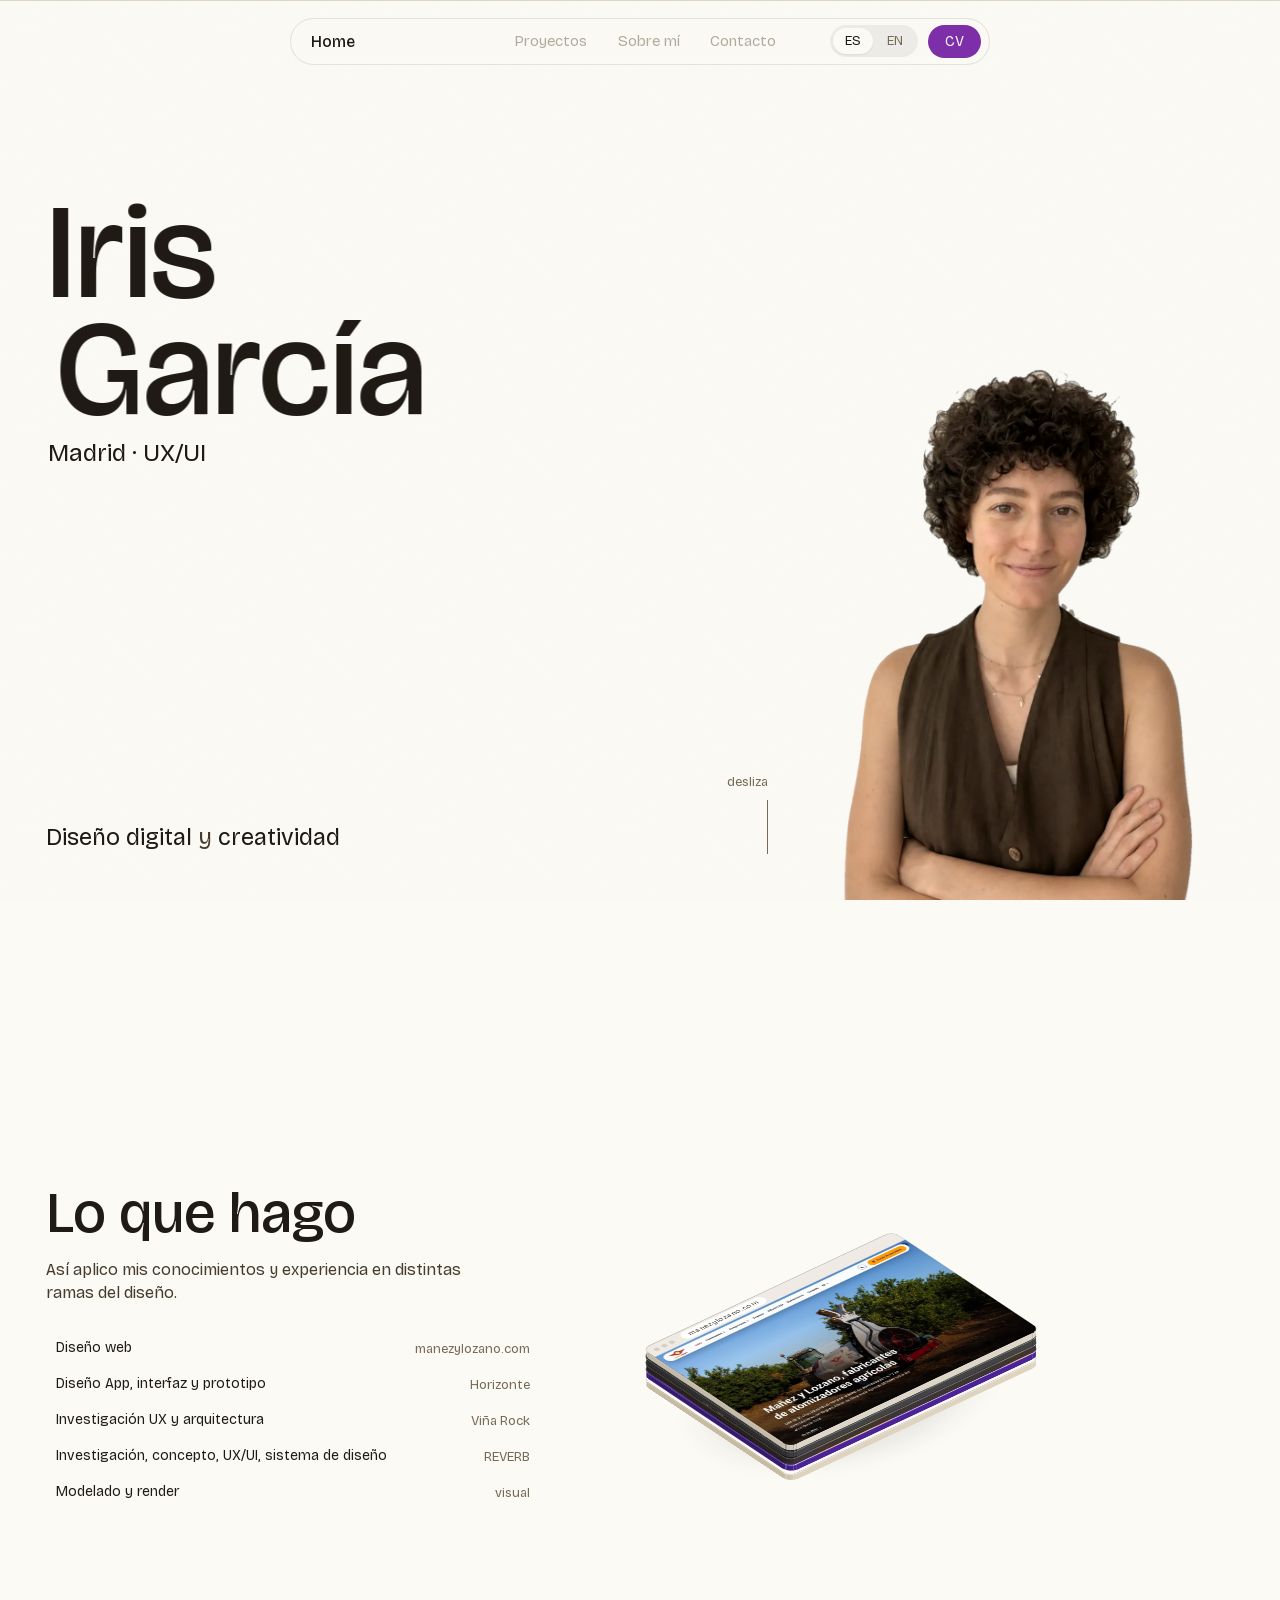
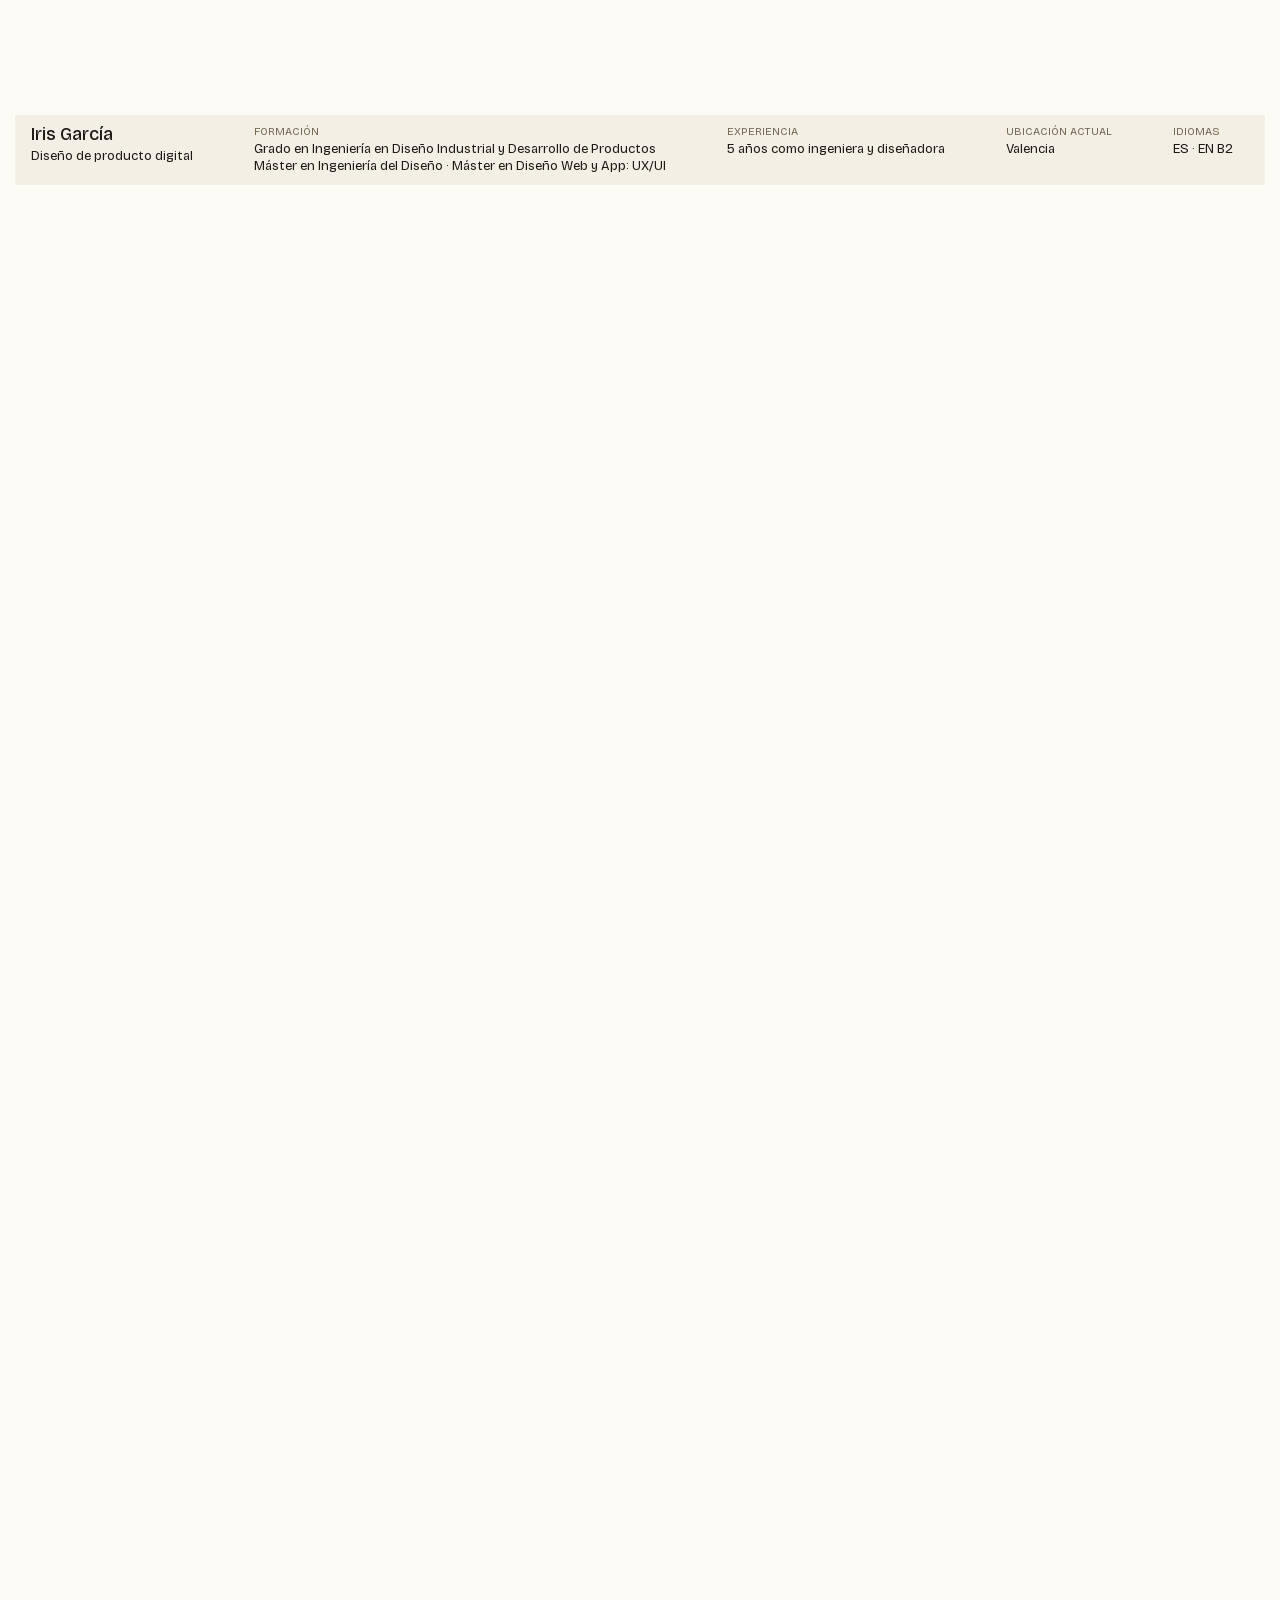
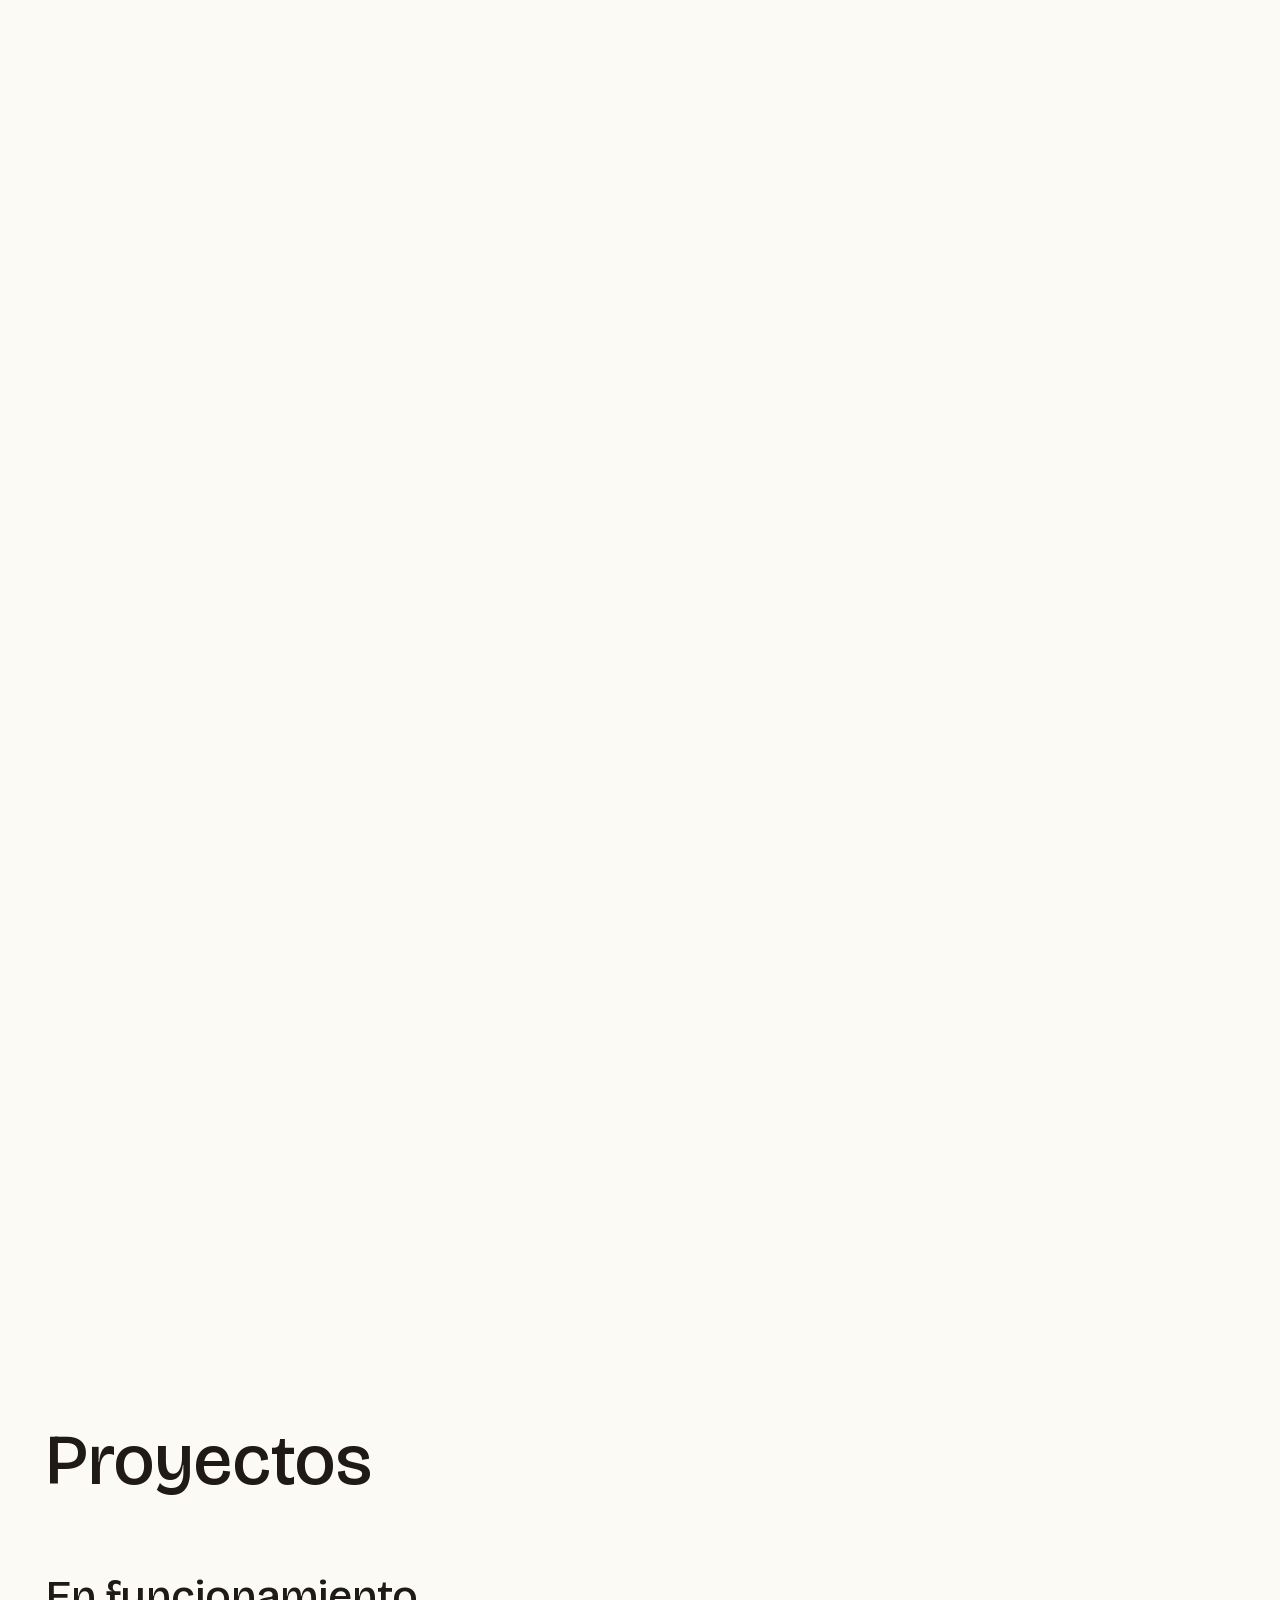
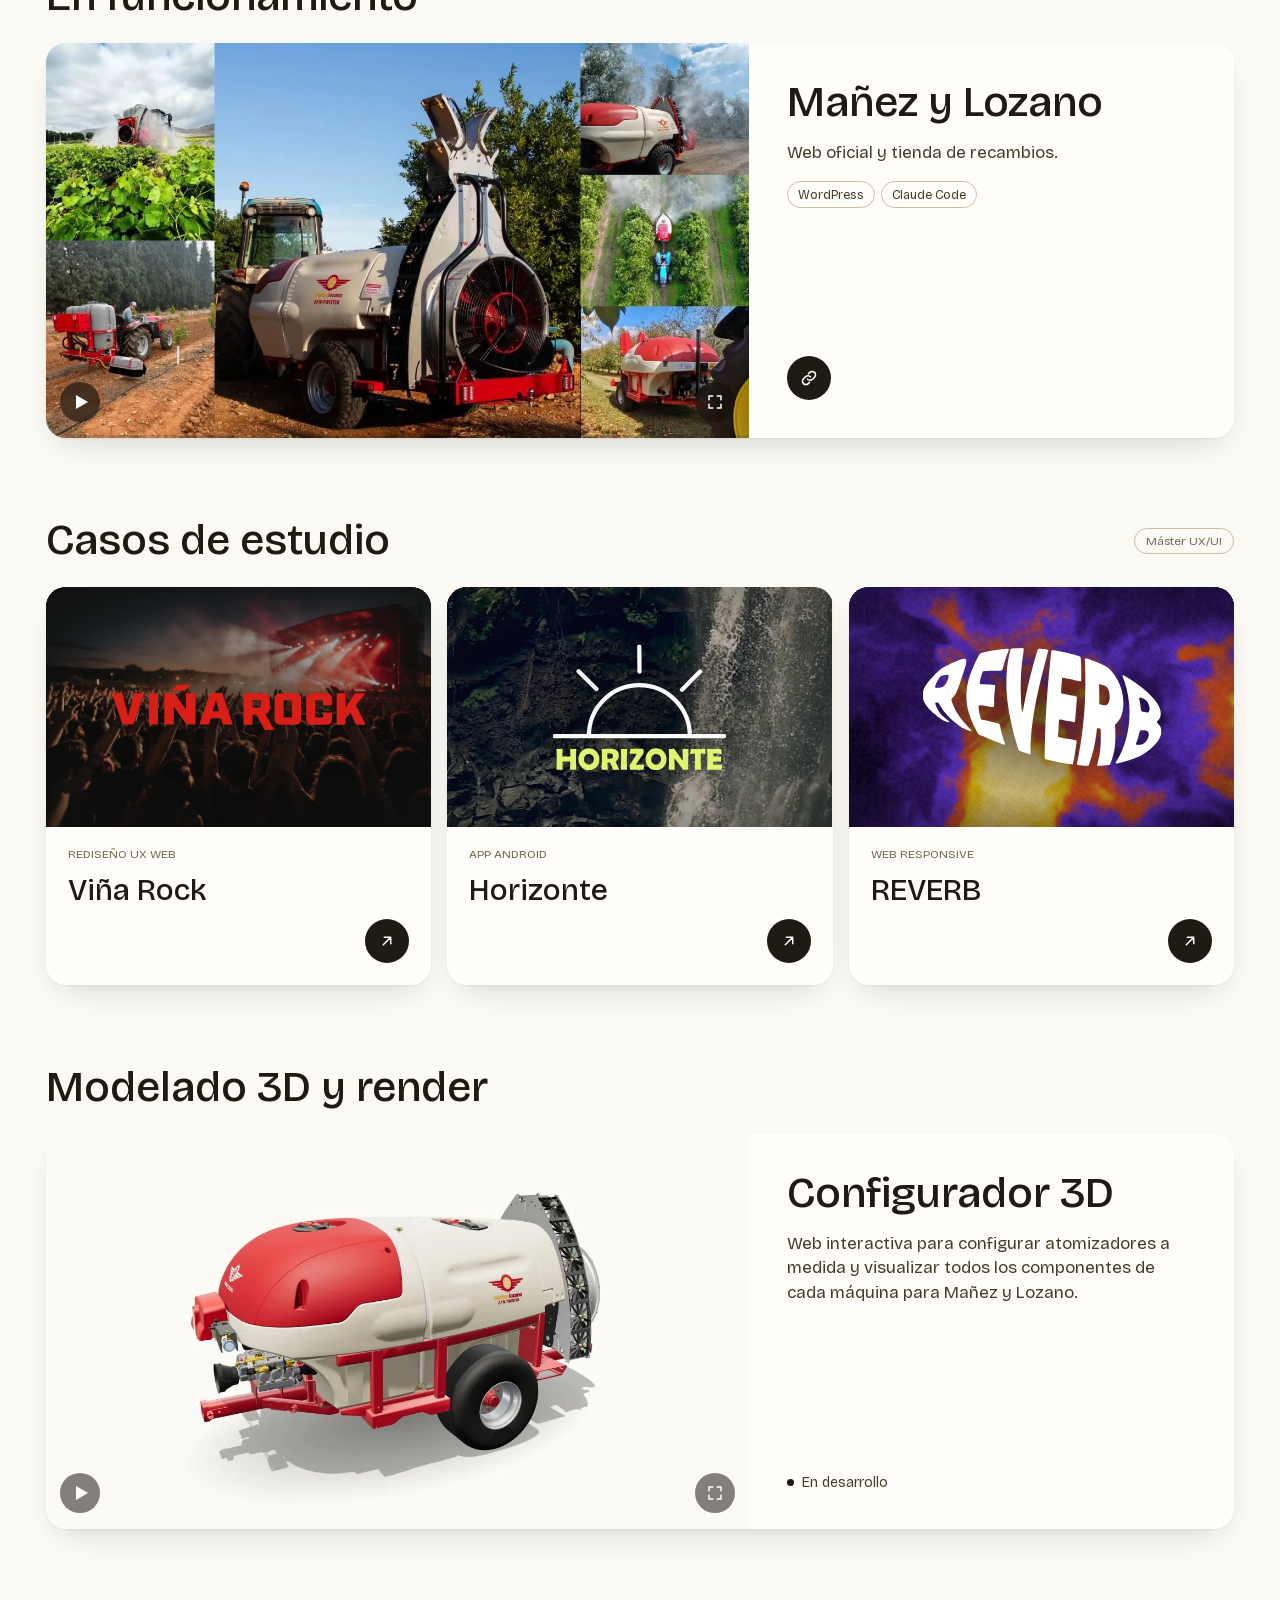
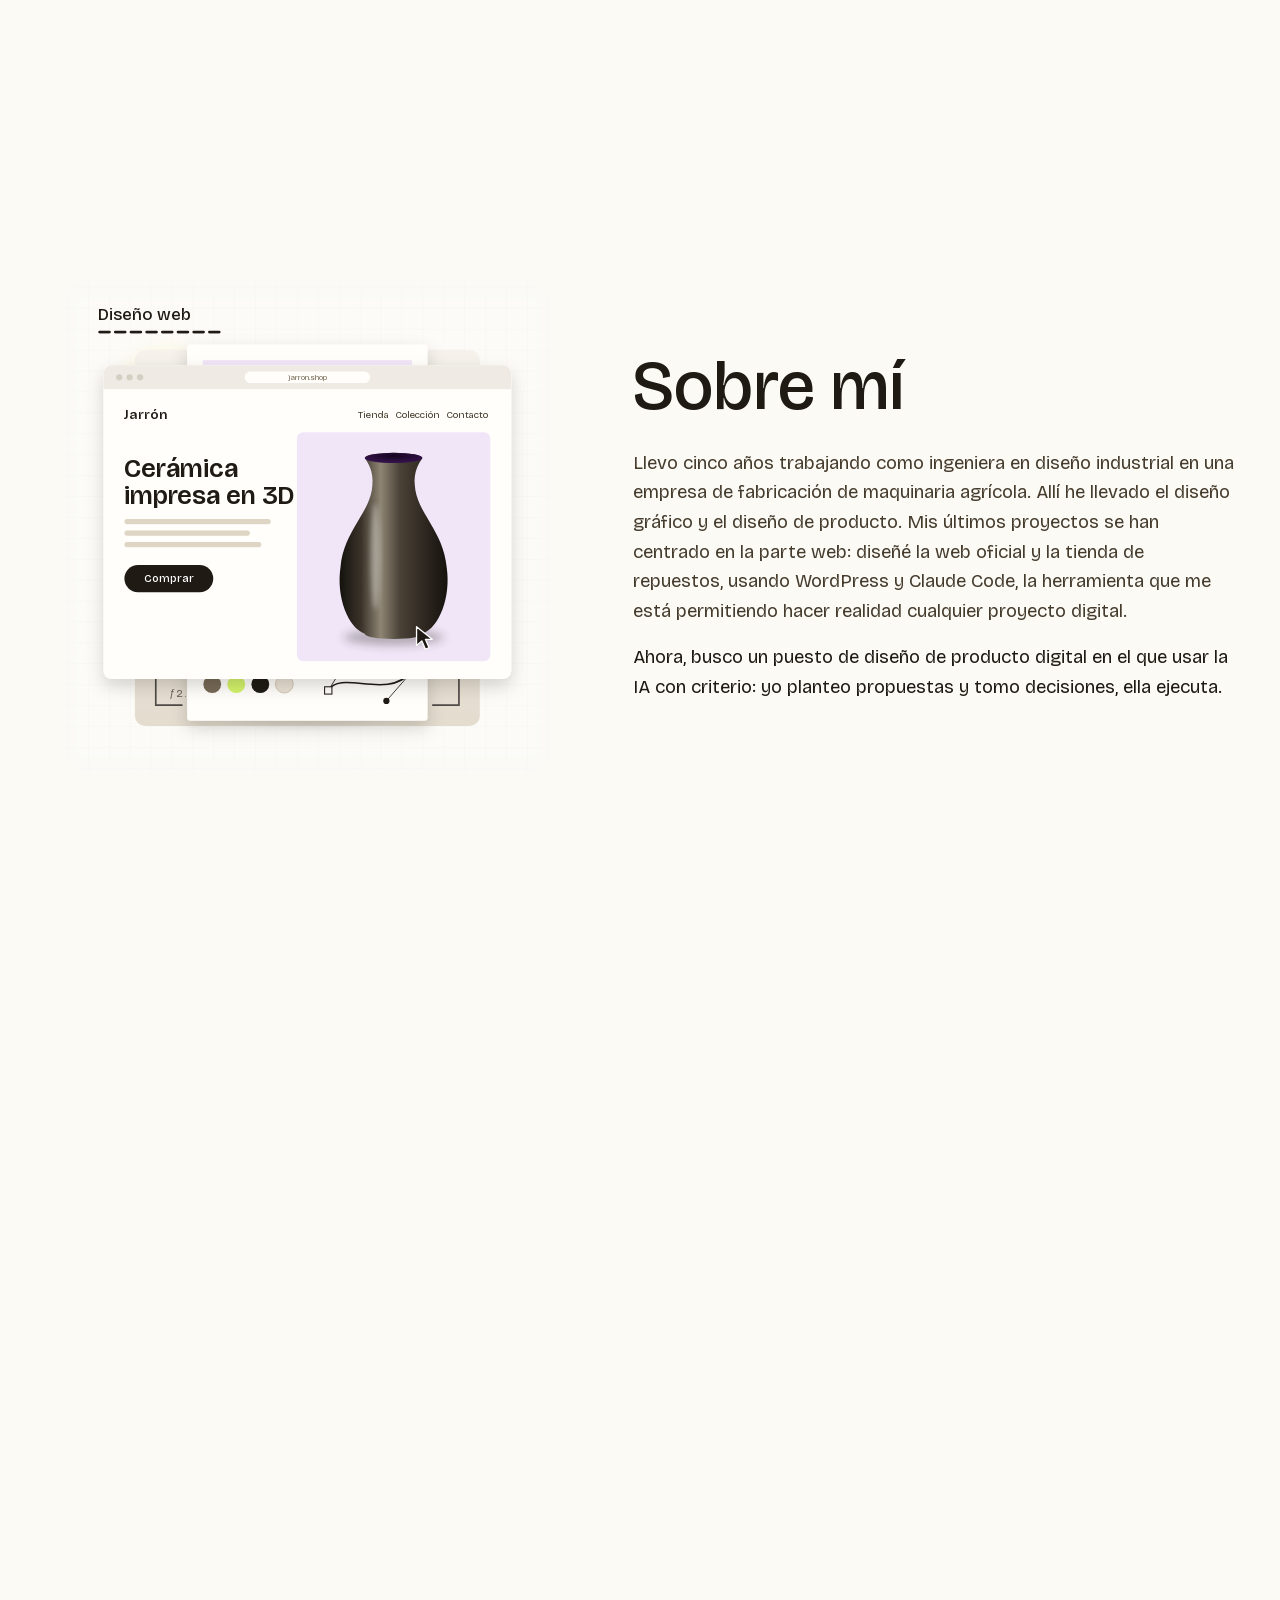
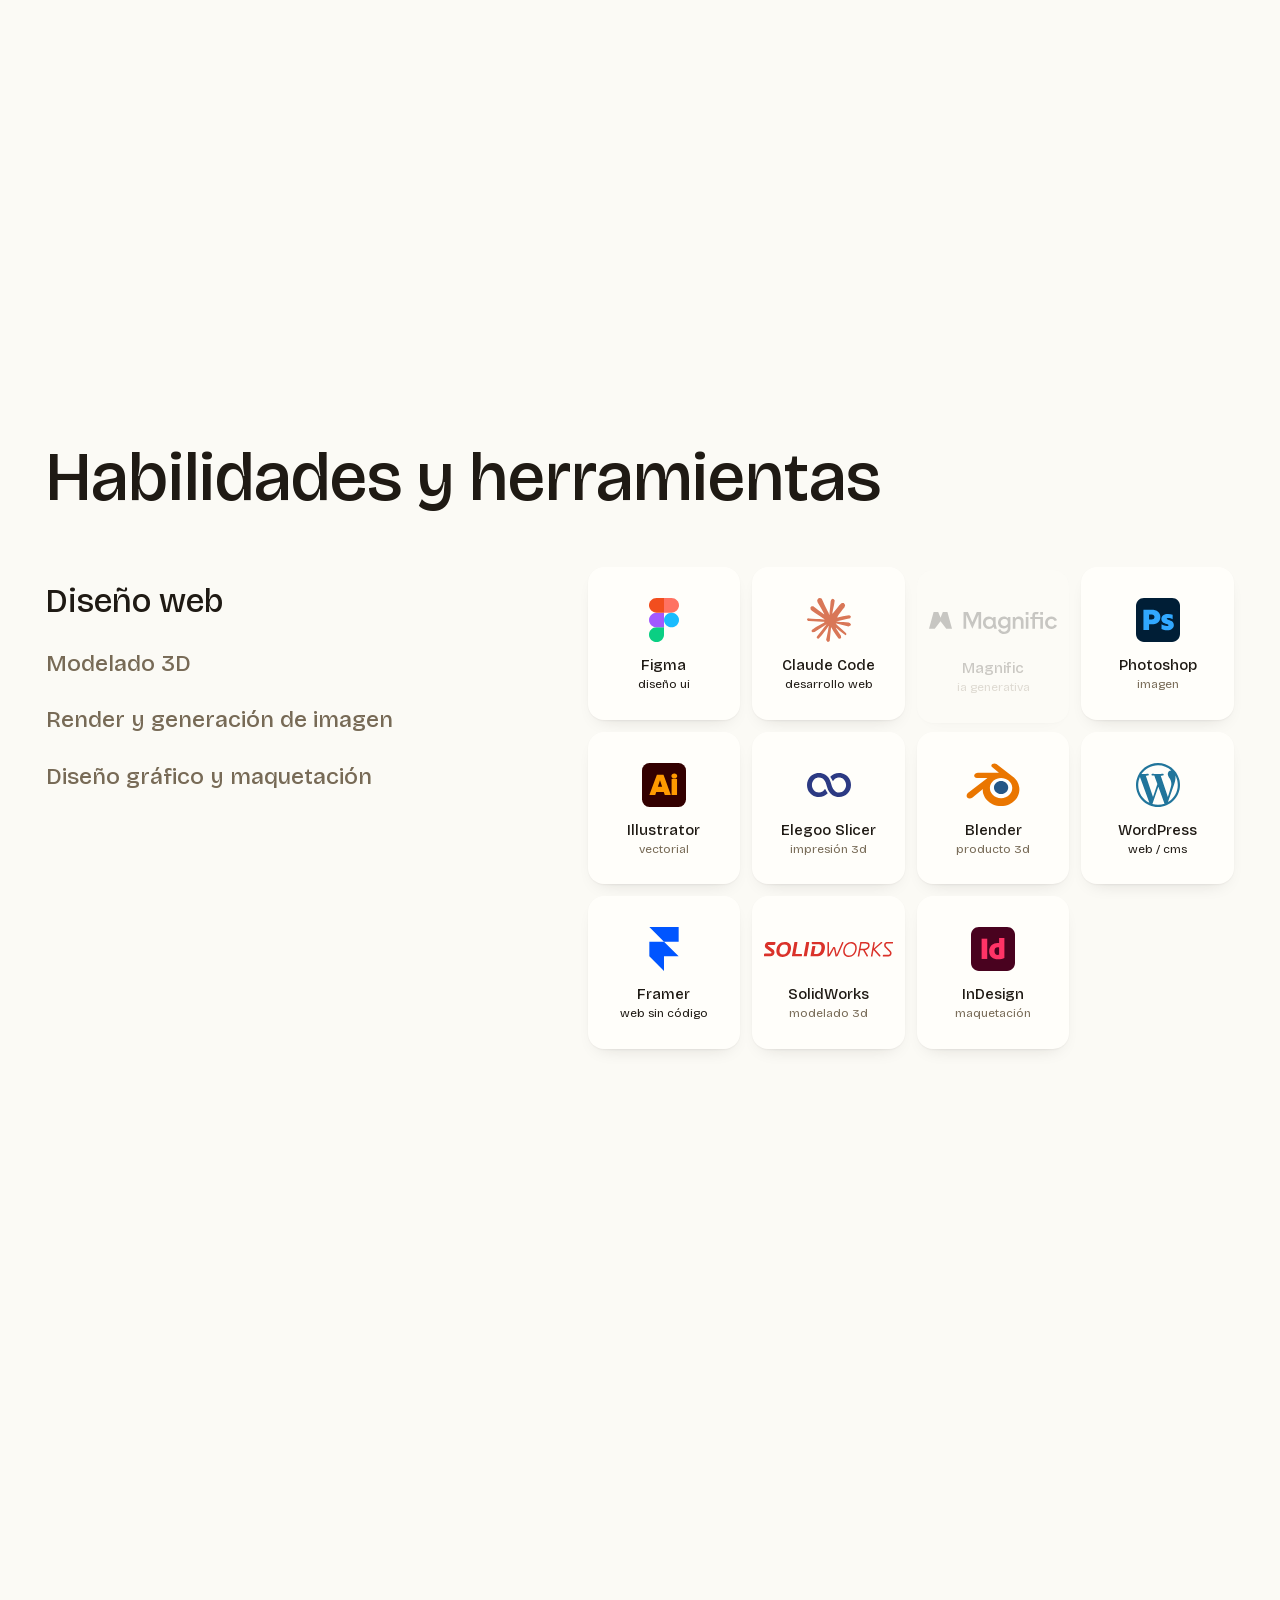
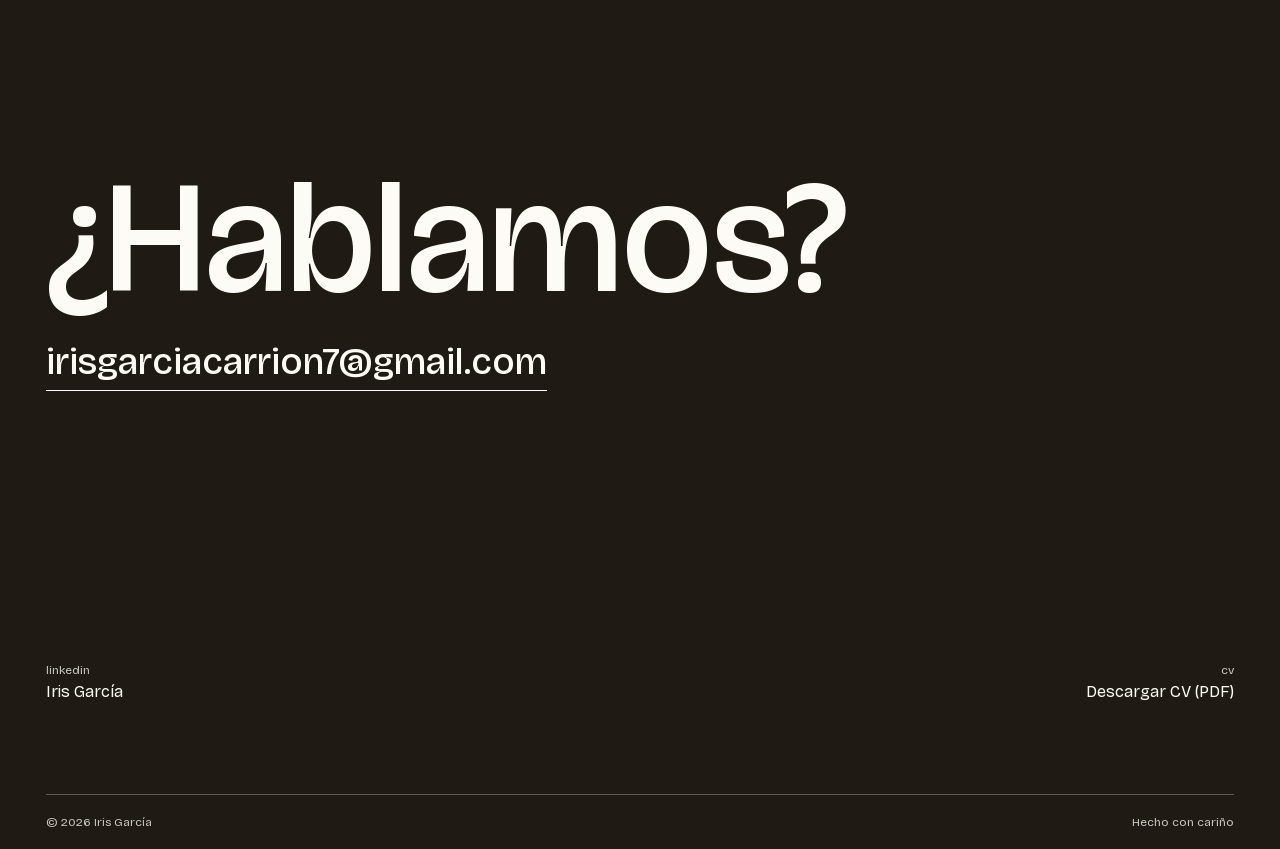
==== index.html @ 0577ed74 "Publicación del 10/11/2026, 10:02" ====
<!doctype html>
<html lang="es">
<head>
<meta charset="utf-8">
<meta name="viewport" content="width=device-width,initial-scale=1">
<title>Iris García · Diseñadora de producto digital</title>
<meta name="description" content="Portfolio UX/UI de Iris García: recorrido narrativo de la ingeniería al producto digital.">
<link rel="preload" as="image" href="assets/iris-frame-1.webp" fetchpriority="high">
<link rel="icon" href="favicon.ico">
<link rel="apple-touch-icon" href="apple-touch-icon.png">
<!-- Vista previa al pegar el enlace en LinkedIn, WhatsApp, el correo… Las redes no
     ejecutan JavaScript: leen estas etiquetas tal cual, y la URL de la imagen tiene
     que ir completa. Las imágenes las genera `npm run compartir`. -->
<meta property="og:type" content="website">
<meta property="og:site_name" content="Iris García">
<meta property="og:locale" content="es_ES">
<meta property="og:url" content="https://irisgarciac.com/">
<meta property="og:title" content="Iris García · Diseñadora de producto digital">
<meta property="og:description" content="Portfolio UX/UI de Iris García: recorrido narrativo de la ingeniería al producto digital.">
<meta property="og:image" content="https://irisgarciac.com/compartir/portfolio.jpg">
<meta property="og:image:width" content="1200">
<meta property="og:image:height" content="630">
<meta property="og:image:alt" content="Iris García, diseñadora de producto digital enfocada en inteligencia artificial.">
<meta name="twitter:card" content="summary_large_image">
<link rel="preload" href="fonts/bricolage-latin.woff2" as="font" type="font/woff2" crossorigin>
<link rel="stylesheet" href="fonts/bricolage.css?v=450d416f">
<link rel="stylesheet" href="fonts/horizonte.css?v=09079bbf">
<link rel="stylesheet" href="fonts/vinarock.css?v=8ef9364d">
<link rel="stylesheet" href="fonts/reverb.css?v=b0b2b3d1">
<link rel="stylesheet" href="scrolly/scrolly.css?v=1255bd5c">
<link rel="stylesheet" href="scrolly/sc-hz-loop.css?v=e90f4ad9">
<link rel="stylesheet" href="scrolly/sc-vr-loop.css?v=3dd1a551">
<link rel="stylesheet" href="scrolly/sc-rv-loop.css?v=cf334dea">
<link rel="stylesheet" href="scrolly/sc-home.css?v=92ef914c">
<script src="vendor/react.production.min.js?v=aa77ae4c"></script>
<script src="vendor/react-dom.production.min.js?v=feb8ddc9"></script>
</head>
<body>
<div class="grain"></div>
<div id="root"></div>
<script src="i18n.js?v=18b9bbee"></script>
<script src="scrolly/sc-copy.js?v=6dd47ee6"></script>
<script src="scrolly/sc-cursor.js?v=ead1e28a"></script>
<script src="scrolly/sc-engine.js?v=8627090c"></script>
<script src="scrolly/sc-hero.js?v=15b36e3f"></script>
<script src="scrolly/sc-about-anim.js?v=4d7d8f2f"></script>
<script src="scrolly/sc-about.js?v=8eeee85a"></script>
<script src="scrolly/sc-hz-loop.js?v=885d43f3"></script>
<script src="scrolly/sc-vr-loop.js?v=a07dc167"></script>
<script src="scrolly/sc-rv-shader.js?v=501cf379"></script>
<script src="scrolly/sc-rv-loop.js?v=7179fdf2"></script>
<script src="scrolly/sc-enfoque.js?v=565095ff"></script>
<script src="scrolly/sc-proyectos.js?v=16ad4a81"></script>
<script src="scrolly/sc-close.js?v=5d335d4a"></script>
<script src="scrolly/sc-cv.js?v=c30c279d"></script>
<script src="scrolly/sc-app.js?v=039a269d"></script>
</body>
</html>
---- fonts/bricolage.css ----
/* Bricolage Grotesque — fuente variable (SIL Open Font License), alojada aquí.
 *
 * Sustituye al CDN de Google Fonts: un viaje de red menos en el arranque y, sobre
 * todo, deja de enviar la IP de cada visitante a un tercero, que es lo que han
 * tumbado varias sentencias de RGPD en la UE.
 *
 * Al ser variable, un solo archivo por subconjunto cubre todos los pesos: por eso
 * `font-weight` es un rango (200 700) en vez de seis declaraciones separadas. Se
 * omite el subconjunto vietnamita que servía Google; el sitio es solo ES/EN.
 */

@font-face {
  font-family: "Bricolage Grotesque";
  font-style: normal;
  font-weight: 200 700;
  font-stretch: 100%;
  font-display: swap;
  src: url("bricolage-latin.woff2") format("woff2");
  unicode-range: U+0000-00FF, U+0131, U+0152-0153, U+02BB-02BC, U+02C6, U+02DA,
    U+02DC, U+0304, U+0308, U+0329, U+2000-206F, U+20AC, U+2122, U+2191, U+2193,
    U+2212, U+2215, U+FEFF, U+FFFD;
}

@font-face {
  font-family: "Bricolage Grotesque";
  font-style: normal;
  font-weight: 200 700;
  font-stretch: 100%;
  font-display: swap;
  src: url("bricolage-latin-ext.woff2") format("woff2");
  unicode-range: U+0100-02BA, U+02BD-02C5, U+02C7-02CC, U+02CE-02D7, U+02DD-02FF,
    U+0304, U+0308, U+0329, U+1D00-1DBF, U+1E00-1E9F, U+1EF2-1EFF, U+2020,
    U+20A0-20AB, U+20AD-20C0, U+2113, U+2C60-2C7F, U+A720-A7FF;
}
---- fonts/horizonte.css ----
/* Tipografía de marca de Horizonte, alojada aquí como Bricolage.
 *
 * Lora (SIL Open Font License) para el logotipo y los titulares de la app, y Roboto
 * (Apache 2.0) para los textos de interfaz que se reproducen tal cual: la pegatina
 * de tokens y las etiquetas de la portada. Solo se usan esos dos pesos, así que van
 * como instancias estáticas, no como fuentes variables.
 */

@font-face {
  font-family: "Lora";
  font-style: normal;
  font-weight: 600;
  font-display: swap;
  src: url("lora-latin.woff2") format("woff2");
  unicode-range: U+0000-00FF, U+0131, U+0152-0153, U+02BB-02BC, U+02C6, U+02DA,
    U+02DC, U+0304, U+0308, U+0329, U+2000-206F, U+20AC, U+2122, U+2191, U+2193,
    U+2212, U+2215, U+FEFF, U+FFFD;
}

@font-face {
  font-family: "Lora";
  font-style: normal;
  font-weight: 600;
  font-display: swap;
  src: url("lora-latin-ext.woff2") format("woff2");
  unicode-range: U+0100-02BA, U+02BD-02C5, U+02C7-02CC, U+02CE-02D7, U+02DD-02FF,
    U+0304, U+0308, U+0329, U+1D00-1DBF, U+1E00-1E9F, U+1EF2-1EFF, U+2020,
    U+20A0-20AB, U+20AD-20C0, U+2113, U+2C60-2C7F, U+A720-A7FF;
}

@font-face {
  font-family: "Roboto";
  font-style: normal;
  font-weight: 500;
  font-stretch: 100%;
  font-display: swap;
  src: url("roboto-latin.woff2") format("woff2");
  unicode-range: U+0000-00FF, U+0131, U+0152-0153, U+02BB-02BC, U+02C6, U+02DA,
    U+02DC, U+0304, U+0308, U+0329, U+2000-206F, U+20AC, U+2122, U+2191, U+2193,
    U+2212, U+2215, U+FEFF, U+FFFD;
}

@font-face {
  font-family: "Roboto";
  font-style: normal;
  font-weight: 500;
  font-stretch: 100%;
  font-display: swap;
  src: url("roboto-latin-ext.woff2") format("woff2");
  unicode-range: U+0100-02BA, U+02BD-02C5, U+02C7-02CC, U+02CE-02D7, U+02DD-02FF,
    U+0304, U+0308, U+0329, U+1D00-1DBF, U+1E00-1E9F, U+1EF2-1EFF, U+2020,
    U+20A0-20AB, U+20AD-20C0, U+2113, U+2C60-2C7F, U+A720-A7FF;
}
---- fonts/vinarock.css ----
/* Tipografía de Viña Rock, alojada aquí como Bricolage y Horizonte.
 *
 * La web del festival y el prototipo usan Industry (Adobe Fonts), que no se puede
 * servir desde aquí sin un proyecto web de Adobe. Saira (SIL Open Font License) es
 * la que hacía de sustituta en Figma: geométrica, cuadrada y con anchos estrechos.
 * Es variable en peso (500–900) y en ancho (75–100), así que basta un archivo.
 */

@font-face {
  font-family: "Saira";
  font-style: normal;
  font-weight: 500 900;
  font-stretch: 75% 100%;
  font-display: swap;
  src: url("saira-latin.woff2") format("woff2");
  unicode-range: U+0000-00FF, U+0131, U+0152-0153, U+02BB-02BC, U+02C6, U+02DA,
    U+02DC, U+0304, U+0308, U+0329, U+2000-206F, U+20AC, U+2122, U+2191, U+2193,
    U+2212, U+2215, U+FEFF, U+FFFD;
}

@font-face {
  font-family: "Saira";
  font-style: normal;
  font-weight: 500 900;
  font-stretch: 75% 100%;
  font-display: swap;
  src: url("saira-latin-ext.woff2") format("woff2");
  unicode-range: U+0100-02BA, U+02BD-02C5, U+02C7-02CC, U+02CE-02D7, U+02DD-02FF,
    U+0304, U+0308, U+0329, U+1D00-1DBF, U+1E00-1E9F, U+1EF2-1EFF, U+2020,
    U+20A0-20AB, U+20AD-20C0, U+2113, U+2C60-2C7F, U+A720-A7FF;
}
---- fonts/reverb.css ----
/* Tipografía de REVERB, alojada aquí como Bricolage, Horizonte y Viña Rock.
 *
 * Las dos voces del sistema del prototipo (UI kit v2 · fundamentos): Unbounded pone
 * la voz alta —titulares, cifras y antetítulos— y Sora lleva la lectura. Las dos son
 * SIL Open Font License y variables en peso, así que basta un archivo por subconjunto.
 */

@font-face {
  font-family: "Unbounded";
  font-style: normal;
  font-weight: 500 800;
  font-display: swap;
  src: url("unbounded-latin.woff2") format("woff2");
  unicode-range: U+0000-00FF, U+0131, U+0152-0153, U+02BB-02BC, U+02C6, U+02DA,
    U+02DC, U+0304, U+0308, U+0329, U+2000-206F, U+20AC, U+2122, U+2191, U+2193,
    U+2212, U+2215, U+FEFF, U+FFFD;
}

@font-face {
  font-family: "Unbounded";
  font-style: normal;
  font-weight: 500 800;
  font-display: swap;
  src: url("unbounded-latin-ext.woff2") format("woff2");
  unicode-range: U+0100-02BA, U+02BD-02C5, U+02C7-02CC, U+02CE-02D7, U+02DD-02FF,
    U+0304, U+0308, U+0329, U+1D00-1DBF, U+1E00-1E9F, U+1EF2-1EFF, U+2020,
    U+20A0-20AB, U+20AD-20C0, U+2113, U+2C60-2C7F, U+A720-A7FF;
}

@font-face {
  font-family: "Sora";
  font-style: normal;
  font-weight: 300 600;
  font-display: swap;
  src: url("sora-latin.woff2") format("woff2");
  unicode-range: U+0000-00FF, U+0131, U+0152-0153, U+02BB-02BC, U+02C6, U+02DA,
    U+02DC, U+0304, U+0308, U+0329, U+2000-206F, U+20AC, U+2122, U+2191, U+2193,
    U+2212, U+2215, U+FEFF, U+FFFD;
}

@font-face {
  font-family: "Sora";
  font-style: normal;
  font-weight: 300 600;
  font-display: swap;
  src: url("sora-latin-ext.woff2") format("woff2");
  unicode-range: U+0100-02BA, U+02BD-02C5, U+02C7-02CC, U+02CE-02D7, U+02DD-02FF,
    U+0304, U+0308, U+0329, U+1D00-1DBF, U+1E00-1E9F, U+1EF2-1EFF, U+2020,
    U+20A0-20AB, U+20AD-20C0, U+2113, U+2C60-2C7F, U+A720-A7FF;
}
---- scrolly/scrolly.css ----
/* Iris García — portfolio scrollytelling */
:root{--t:0;--m1:0%;--m2:0%;--m2c:0%;--nav-bg:color-mix(in oklab,color-mix(in oklab,rgba(251,250,245,.68),rgba(238,238,238,.72) var(--m1)),rgba(224,224,224,.74) var(--m2));--nav-line:color-mix(in oklab,rgba(31,26,20,.1),rgba(31,26,20,.16) var(--m2));--bg:color-mix(in oklab,color-mix(in oklab,#FBFAF5,#EEEEEE var(--m1)),#E0E0E0 var(--m2));--bg-2:color-mix(in oklab,color-mix(in oklab,#F3EFE4,#E6E6E6 var(--m1)),#D5D5D5 var(--m2c));--ink:#1F1A14;--ink-soft:#463C2E;--ink-mute:color-mix(in oklab,#776A56,#665941 var(--m2));--line:color-mix(in oklab,color-mix(in oklab,#DED5C4,#C8C8C8 var(--m1)),#BABABA var(--m2));--accent:#1F1A14;--accent-fixed:#1F1A14;--cv:#7C2FA8;--tone-1:color-mix(in oklab,color-mix(in oklab,#EDE7DA,#DCDCDC var(--m1)),#CECECE var(--m2c));--tone-2:color-mix(in oklab,color-mix(in oklab,#E3DBCB,#D0D0D0 var(--m1)),#C2C2C2 var(--m2c));--tone-3:color-mix(in oklab,color-mix(in oklab,#D2C9B5,#BDBDBD var(--m1)),#B0B0B0 var(--m2c));--font:"Bricolage Grotesque","Helvetica Neue",Helvetica,sans-serif;--font-display:var(--font);--font-mono:var(--font);--ease:cubic-bezier(.22,.61,.36,1);--pad:clamp(20px,3.6vw,64px)}
*{box-sizing:border-box;margin:0;padding:0}
html{scroll-behavior:smooth;-webkit-text-size-adjust:100%;text-size-adjust:100%}
html,body{background:var(--bg);color:var(--ink);font-family:var(--font);font-feature-settings:"ss01","ss02";-webkit-font-smoothing:antialiased;overflow-x:clip}
body{position:relative;cursor:none;transition:background-color .25s linear,color .5s var(--ease)}
img{max-width:100%;display:block}
button{font:inherit;background:transparent;border:0;color:inherit;cursor:none;text-align:left}
a{color:inherit;text-decoration:none}
@media (hover:hover){a:hover{color:var(--accent)}}
em{font-style:normal}
:where(a,button,[tabindex]):focus-visible{outline:2px solid var(--accent);outline-offset:3px;border-radius:5px}
html.kb body,html.kb button{cursor:auto}
html.kb .cur2{opacity:0}
.sc-skip{position:fixed;top:12px;left:12px;z-index:200;padding:11px 18px;border-radius:999px;background:var(--ink);color:var(--bg);font-size:14px;transform:translateY(-180%);transition:transform .3s var(--ease)}
.sc-skip:focus-visible,.sc-skip:hover{color:var(--bg)}
.sc-skip:focus-visible{transform:none}
.num,.tnum{font-variant-numeric:tabular-nums}
.grain{position:fixed;inset:0;pointer-events:none;opacity:.05;z-index:1;mix-blend-mode:multiply;background-image:url("data:image/svg+xml;utf8,<svg xmlns='http://www.w3.org/2000/svg' width='200' height='200'><filter id='n'><feTurbulence type='fractalNoise' baseFrequency='0.9' numOctaves='2' stitchTiles='stitch'/></filter><rect width='100%' height='100%' filter='url(%23n)' opacity='0.55'/></svg>")}

/* cursor: anillo fino con retardo, sin etiquetas */
.cur2{position:fixed;top:0;left:0;z-index:100;pointer-events:none;visibility:hidden}
/* no se enseña hasta que se mueve un ratón de verdad: hay móviles que dicen tener hover.
   Clase «is-live» y no «live»: «.live» es la tarjeta de Mañez y Lozano (sc-home.css) y su
   overflow:hidden recortaba el cursor hasta hacerlo desaparecer */
.cur2.is-live{visibility:visible}
/* blanco con mezcla «diferencia»: se invierte sobre lo que tenga debajo, así se ve igual sobre
   crema, negro o vídeo. Antes el punto era morado y no hacía falta; con el acento en negro,
   sobre los botones negros y «Contacto» el cursor desaparecía */
.cur2{mix-blend-mode:difference}
.cur2 .ring{position:absolute;width:28px;height:28px;margin:-14px 0 0 -14px;border:1px solid #fff;border-radius:50%;opacity:.8;transition:width .32s var(--ease),height .32s var(--ease),margin .32s var(--ease),opacity .3s,background .3s}
.cur2 .dot{position:absolute;width:5px;height:5px;margin:-2.5px 0 0 -2.5px;border-radius:50%;background:#fff;transition:opacity .25s}
.cur2.on .ring{width:58px;height:58px;margin:-29px 0 0 -29px;opacity:1;background:#fff}
.cur2.on .dot{opacity:0}
.cur2.tx .ring{width:2px;height:26px;margin:-13px 0 0 -1px;border-radius:2px;background:#fff;opacity:.9}
.cur2 .sy-g{position:absolute;inset:0;display:grid;place-items:center;font-style:normal;font-size:16px;line-height:1;color:#fff;opacity:0;transition:opacity .2s var(--ease)}
.cur2 .sy-g::before{content:"\2195"}
.cur2.sy .ring{width:46px;height:46px;margin:-23px 0 0 -23px;opacity:1}
.cur2.sy .sy-g{opacity:.9}
.cur2.sy .dot{opacity:0}

/* chrome */
.sc-progress{position:fixed;top:0;left:0;right:0;height:1px;z-index:60;pointer-events:none;background:var(--line)}
.sc-progress i{display:block;height:100%;background:var(--accent);transform-origin:left;transform:scaleX(0)}
.sc-nav{position:fixed;top:clamp(10px,1.4vw,18px);left:50%;transform:translateX(-50%);width:min(calc(100% - clamp(20px,2.8vw,36px)),700px);z-index:55;display:grid;grid-template-columns:1fr auto 1fr;align-items:center;gap:14px;padding:6px 8px 6px 18px;border-radius:999px;background:var(--nav-bg);border:1px solid var(--nav-line);backdrop-filter:blur(4px) saturate(1.15);-webkit-backdrop-filter:blur(4px) saturate(1.15);transition:background .6s var(--ease),border-color .6s var(--ease)}
.sc-nav-home{justify-self:start;font-size:16px;font-weight:500;padding:6px 2px;transition:color .25s}
.sc-nav-links{justify-self:center;display:flex;align-items:center;gap:clamp(14px,2.4vw,34px);font-size:15px}
.sc-nav-links button{position:relative;color:var(--ink-mute);opacity:.55;font-weight:400;padding:6px 0;transition:color .25s,opacity .25s,font-weight .25s}
/* Etiqueta central: en móvil es el botón que despliega las secciones */
.sc-nav-now{display:none;position:relative;justify-self:center;min-width:0}
.sc-nav-now-btn{display:flex;align-items:center;gap:8px;max-width:100%;padding:10px 4px;font-size:12px;text-transform:uppercase;color:var(--ink-mute);transition:color .25s}
.sc-nav-now-btn>span{overflow:hidden;text-overflow:ellipsis;white-space:nowrap}
.sc-nav-now-btn i{flex:0 0 auto;width:6px;height:6px;margin-top:-3px;border-right:1.5px solid currentColor;border-bottom:1.5px solid currentColor;transform:rotate(45deg);transition:transform .25s var(--ease),margin-top .25s var(--ease)}
.sc-nav-now-btn.open{color:var(--ink)}
.sc-nav-now-btn.open i{margin-top:2px;transform:rotate(-135deg)}
.sc-nav-sheet{position:absolute;top:calc(100% + 14px);left:50%;transform:translateX(-50%);min-width:200px;display:flex;flex-direction:column;gap:2px;padding:8px;border-radius:20px;background:var(--bg);border:1px solid var(--nav-line);box-shadow:0 14px 36px -20px rgba(31,26,20,.5);animation:sc-sheet .24s var(--ease) both}
.sc-nav-sheet button{padding:12px 16px;border-radius:14px;font-size:16px;color:var(--ink-soft);white-space:nowrap;transition:color .25s}
.sc-nav-sheet button.on{color:var(--accent);font-weight:600}
@keyframes sc-sheet{from{opacity:0;transform:translate(-50%,-8px)}to{opacity:1;transform:translate(-50%,0)}}
.sc-nav-links button::first-letter{text-transform:uppercase}
@media (hover:hover){.sc-nav-links button:hover{color:var(--ink);opacity:1}}
.sc-nav-links button.on{color:var(--accent);opacity:1;font-weight:600}
.sc-nav-right{display:flex;align-items:center;gap:10px;justify-self:end}
.sc-lang{display:flex;gap:2px;padding:3px;border-radius:999px;background:rgba(31,26,20,.06);font-size:13px}
.sc-lang button{padding:5px 12px;border-radius:999px;color:var(--ink-mute);transition:color .25s,background .25s}
.sc-lang button.on{background:var(--bg);color:var(--ink);box-shadow:0 1px 2px rgba(31,26,20,.08)}
.sc-nav-cv{padding:8px 17px;border-radius:999px;background:var(--cv);color:#FBFAF5;font-size:14px;transition:background .3s,color .3s}
@media (hover:hover){.sc-nav-cv:hover{background:var(--ink);color:var(--bg)}}

/* cabecera de sección */
.sc-kick{display:grid;grid-template-columns:1fr auto;align-items:baseline;gap:14px;padding-bottom:4px;font-size:13px;color:var(--ink-mute);font-variant-numeric:tabular-nums}
.sc-kick .lbl{color:var(--ink)}
.sc-kick .note{text-align:right;max-width:46ch}
.sc-h2{font-size:clamp(34px,5.4vw,84px);line-height:1;font-weight:500;text-wrap:balance}
.sc-h2 em{color:var(--ink-mute)}
.sc-lead{font-size:clamp(16px,1.5vw,20px);line-height:1.55;color:var(--ink-soft);max-width:46ch}
.sc-rev{opacity:0;transform:translateY(26px);transition:opacity .95s var(--ease),transform .95s var(--ease)}
.sc-rev.in{opacity:1;transform:none}

/* hero */
/* Hero en pantallas grandes: cada medida es max(la de antes, una que sigue creciendo
   con la pantalla). Antes todo tenia un tope fijo (foto 584 px, nombre 176 px) y a
   partir de ~1700 px de ancho el centro se vaciaba. La parte que escala se limita
   tambien por el alto (svh), para que la composicion quepa en vertical. En
   portatil no cambia nada: ahi manda siempre la medida de antes. */
.sc-hero{--figw:clamp(270px,max(min(35vw,584px),min(35vw,68svh)),980px);min-height:100svh;padding:calc(clamp(10px,1.4vw,18px) + 54px + clamp(12px,1.7vh,26px)) calc(var(--figw) + var(--pad) * 1.4) var(--pad) var(--pad);display:flex;flex-direction:column;justify-content:space-between;position:relative;overflow:hidden}

.sc-hero-title{display:flex;flex-direction:column;margin:clamp(30px,12vh,140px) 0 clamp(10px,1.4vh,18px);font-size:clamp(60px,max(min(10.6vw,176px),min(10.6vw,19.5svh)),300px);line-height:.86;font-weight:500;position:relative;z-index:3;color:var(--ink)}
.sc-hero-title span{display:block;will-change:transform}
.sc-hero-title .l2{align-self:flex-start;padding-left:.07em}
.sc-hero-origin{margin:0 0 auto;padding-left:.09em;font-size:clamp(18px,max(min(1.9vw,29px),min(1.9vw,3.5svh)),54px);line-height:1;font-weight:400;color:var(--accent);position:relative;z-index:3;will-change:transform}
.sc-hero-figure{position:absolute;right:calc(var(--pad) * .55);bottom:0;width:var(--figw);max-height:min(92svh,1190px);z-index:1;animation:figIn 1.2s var(--ease) both}
.sc-hero-figure .stage{display:block;perspective:1500px;perspective-origin:50% 42%}
.sc-hero-figure .body{position:relative;display:block;transform-origin:50% 46%;transform-style:preserve-3d;animation:jitter .62s linear infinite;animation-play-state:paused}
.sc-hero-figure img{width:100%;height:auto;display:block;will-change:transform}
.sc-hero-figure .f1{position:relative}
.sc-hero-figure .f2,.sc-hero-figure .f3{position:absolute;top:0;left:0}
.sc-hero-figure .f1{animation:stopA 1.24s steps(1,end) infinite;animation-play-state:paused}
.sc-hero-figure .f2{animation:stopB 1.24s steps(1,end) infinite;animation-play-state:paused}
.sc-hero-figure .f3{animation:stopC 1.24s steps(1,end) infinite;animation-play-state:paused}
.sc-hero-figure .f2,.sc-hero-figure .f3{opacity:0}
@keyframes stopA{0%,43.9%{opacity:1}44%,100%{opacity:0}}
@keyframes stopB{0%,43.9%{opacity:0}44%,71.9%{opacity:1}72%,100%{opacity:0}}
@keyframes stopC{0%,71.9%{opacity:0}72%,100%{opacity:1}}
@media (hover:hover){.sc-hero-figure:hover .body,.sc-hero-figure:hover .fr{animation-play-state:running}}
@media (hover:none),(pointer:coarse){.sc-hero-figure .body,.sc-hero-figure .fr{animation-play-state:running}}
/* fuera de pantalla no gasta batería */
.sc-hero.is-off .body,.sc-hero.is-off .fr,.sc-hero.is-off .sc-hero-scroll i{animation-play-state:paused!important}
@media (prefers-reduced-motion:reduce){.sc-hero-figure .fr{animation:none}.sc-hero-figure .f2,.sc-hero-figure .f3{opacity:0}}
@keyframes figIn{from{opacity:0;clip-path:inset(0 0 14% 0)}to{opacity:1;clip-path:inset(0 0 0 0)}}
@keyframes jitter{0%,37.9%{transform:none}38%,71.9%{transform:rotateY(-2.2deg) translateX(-.35%) scale(1.006)}72%,100%{transform:rotateY(2.6deg) translateX(.3%) scale(1.009)}}
.sc-hero-bottom{display:flex;align-items:flex-end;justify-content:space-between;gap:clamp(24px,4vw,64px);position:relative;z-index:3}
.sc-hero-tag{font-size:clamp(17px,max(min(1.85vw,25px),min(1.4vw,2.8svh)),38px);font-weight:400;line-height:1.34;max-width:56ch;color:var(--ink-soft);text-wrap:balance}
.sc-hero-tag mark{background:none;color:var(--accent);padding:0}
.sc-hero-scroll{display:flex;flex-direction:column;align-items:flex-end;gap:10px;font-size:13px;color:var(--ink-mute)}
.sc-hero-scroll i{width:1px;height:54px;background:currentColor;transform-origin:top;animation:drip 2.4s var(--ease) infinite}
@keyframes drip{0%,100%{transform:scaleY(.25);opacity:.4}50%{transform:scaleY(1);opacity:1}}

/* base, idiomas y modalidad en una sola fila: en dos, la ficha no cabía en móviles cortos */
.sc-facts{display:grid;grid-template-columns:2.1fr .8fr .6fr .7fr}
.sc-fact{transition:opacity .35s var(--ease)}
.sc-fact{padding:clamp(20px,2.4vw,32px) clamp(12px,1.4vw,24px) clamp(20px,2.4vw,32px) 0;display:flex;flex-direction:column;gap:7px;min-width:0}
.sc-fact+.sc-fact{padding-left:clamp(12px,1.4vw,24px)}
.sc-fact:first-child{padding-left:var(--pad)}
.sc-fact .k{font-size:12px;color:var(--ink-mute)}
.sc-fact .v{white-space:pre-line;font-size:16px;line-height:1.4;text-wrap:pretty}

/* sobre mí: render y quién soy a dos columnas */
.sc-about{padding:18vh var(--pad) 4vh;display:flex;flex-direction:column;gap:clamp(48px,9vh,96px)}
.sc-about-main{display:grid;grid-template-columns:minmax(240px,1fr) minmax(0,1.15fr);gap:clamp(32px,5vw,88px);align-items:center;max-width:1320px}
.sc-about-main.solo{grid-template-columns:minmax(0,1fr)}
/* el render va suelto sobre el fondo de la sección, sin marco */
.sc-about-media{aspect-ratio:1}
/* el vídeo trae de fondo el mismo gris que la sección; los bordes se funden por
   si el navegador lo pinta un tono distinto */
.sc-about-media video{display:block;width:100%;height:100%;object-fit:cover;-webkit-mask-image:linear-gradient(90deg,transparent,#000 7%,#000 93%,transparent),linear-gradient(transparent,#000 7%,#000 93%,transparent);-webkit-mask-composite:source-in;mask-image:linear-gradient(90deg,transparent,#000 7%,#000 93%,transparent),linear-gradient(transparent,#000 7%,#000 93%,transparent);mask-composite:intersect}
.sc-about-text{display:flex;flex-direction:column;gap:clamp(20px,3vh,32px);min-width:0}
.sc-about-text p{max-width:56ch;font-size:clamp(17px,1.45vw,22px);line-height:1.6;color:var(--ink-soft);text-wrap:pretty}
.sc-about-text p.close{margin-top:calc(clamp(20px,3vh,32px) * -.4);color:var(--ink)}


/* herramientas */
.sc-toolkit{padding:18vh var(--pad);display:flex;flex-direction:column;gap:18px;overflow:clip}
/* habilidades y herramientas: las disciplinas a la izquierda encienden sus herramientas a la
   derecha. Sin recuadros: la elegida se distingue por la tinta, el icono morado y su
   frase, que se abre debajo; las demás quedan en gris y sus herramientas se apagan. */
.sc-skills{display:grid;grid-template-columns:minmax(300px,.85fr) minmax(0,1.15fr);gap:clamp(32px,5vw,88px);align-items:start;max-width:1320px;margin-top:clamp(24px,4.5vh,52px)}
.sc-skills-groups{display:flex;flex-direction:column;gap:6px}
.sc-skill{display:grid;grid-template-columns:auto minmax(0,1fr);column-gap:16px;align-items:center;padding:12px 0;color:var(--ink-mute);transition:color .35s var(--ease)}
.sc-skill:focus-visible{outline:2px solid var(--accent);outline-offset:2px}
.sc-skill .ic{width:28px;height:28px;fill:none;stroke:currentColor;stroke-width:1.5;stroke-linecap:round;stroke-linejoin:round;color:var(--ink-mute);transition:color .35s}
.sc-skill .n{font-size:clamp(20px,1.8vw,28px);line-height:1.15;font-weight:500}
.sc-skill .v{grid-column:2;max-height:0;opacity:0;overflow:hidden;font-size:15px;line-height:1.5;color:var(--ink-soft);text-wrap:pretty;transition:max-height .5s var(--ease),opacity .4s,margin .5s var(--ease)}
.sc-skill.on,.sc-skill.uses{color:var(--ink)}
.sc-skill.on .v{max-height:5em;opacity:1;margin-top:6px}
.sc-skill.on .ic,.sc-skill.uses .ic{color:var(--accent)}
.sc-skills-desc{display:none}
.sc-skills-tools{list-style:none;display:flex;flex-wrap:wrap;align-content:flex-start;column-gap:clamp(22px,2.6vw,40px);row-gap:clamp(16px,2.4vh,26px);padding-top:14px}
.sc-tool{display:flex;flex-direction:column;gap:3px;transition:opacity .45s var(--ease),transform .45s var(--ease)}
.sc-tool .n{font-size:clamp(20px,2vw,30px);white-space:nowrap;color:var(--ink);transition:color .3s}
.sc-tool .c{font-size:12px;color:var(--ink-mute);white-space:nowrap;transition:color .3s}
.sc-skills-tools.filtering .sc-tool{opacity:.22}
.sc-skills-tools.filtering .sc-tool.on{opacity:1;transform:translateY(-3px)}
.sc-tool.on .c{color:var(--accent)}
.sc-skills-tools .sc-tool.here{opacity:1}
.sc-tool.here .n{color:var(--accent)}

/* contacto */
.sc-contact{min-height:100svh;padding:18vh var(--pad) 0;display:flex;flex-direction:column;gap:clamp(20px,3.4vh,36px);background:var(--accent-fixed);color:#FDFBF6;--ink:#FDFBF6;--ink-soft:rgba(253,251,246,.84);--ink-mute:rgba(253,251,246,.76);--line:rgba(253,251,246,.28);--accent:#FDFBF6}
@media (hover:hover){.sc-contact a:hover{color:rgba(253,251,246,.68)}}
.sc-contact-h{font-size:clamp(60px,12.5vw,196px);line-height:.88;font-weight:500;color:var(--ink)}
.sc-contact-h em{color:rgba(253,251,246,.62)}
.sc-contact-mail{align-self:flex-start;font-size:clamp(19px,2.9vw,42px);font-weight:500;border-bottom:1px solid currentColor;padding-bottom:6px}
.sc-contact-grid{display:grid;grid-template-columns:1fr 1fr auto;gap:24px clamp(24px,5vw,72px);margin-top:auto;padding-top:clamp(40px,7vh,80px)}
.sc-contact-grid>:last-child{justify-self:end;align-items:flex-end;text-align:right}
/* «¿Hablamos?» con el espaciado de la tipografía mide 5,25 veces su tamaño: en
   móviles estrechos el tamaño se ajusta al ancho para no cortar la interrogación */
@media (max-width:640px){.sc-contact-h{font-size:min(60px,16vw)}.sc-contact-grid{grid-template-columns:repeat(2,minmax(0,1fr))}.sc-contact-grid>:last-child{justify-self:start;align-items:flex-start;text-align:left}}
.sc-contact-block{display:flex;flex-direction:column;gap:5px}
.sc-contact-block .l{font-size:12px;color:var(--ink-mute)}
.sc-contact-block .v{font-size:16px;overflow-wrap:anywhere}
.sc-footer{display:flex;justify-content:space-between;gap:16px;margin-top:clamp(40px,7vh,72px);padding:20px 0;border-top:1px solid var(--line);font-size:12px;color:var(--ink-mute)}
@media (hover:hover){.sc-contact button.sc-contact-block:hover{color:rgba(253,251,246,.68)}}

/* ventana del CV (scrolly/sc-cv.jsx). Va en <body>, fuera de #root: queda por
   encima de todo salvo el cursor propio, que tiene z-index 100. */
.sc-cv-veil{position:fixed;inset:0;z-index:90;display:grid;place-items:center;padding:16px;background:rgba(31,26,20,.34);-webkit-backdrop-filter:blur(3px);backdrop-filter:blur(3px);animation:sc-cv-veil .3s var(--ease) both}
.sc-cv-veil.out{pointer-events:none;animation:sc-cv-veil-out .22s var(--ease) both}
.sc-cv{width:min(100%,600px);max-height:calc(100dvh - 32px);overflow:auto;overscroll-behavior:contain;padding:clamp(20px,2.6vw,30px);border-radius:28px;background:var(--bg);color:var(--ink);box-shadow:0 40px 90px -40px rgba(31,26,20,.7);animation:sc-cv-in .45s var(--ease) both}
.sc-cv-veil.out .sc-cv{animation:sc-cv-out .22s var(--ease) both}
.sc-cv-head{display:flex;align-items:center;justify-content:space-between;gap:16px}
.sc-cv-t{font-size:clamp(26px,3vw,34px);line-height:1.05;font-weight:500}
.sc-cv-x{flex:0 0 auto;display:grid;place-items:center;width:42px;height:42px;border-radius:50%;background:rgba(31,26,20,.06);color:var(--ink-soft);transition:background .25s,color .25s}
@media (hover:hover){.sc-cv-x:hover{background:var(--ink);color:var(--bg)}}
.sc-cv-ic{width:16px;height:16px;flex:0 0 auto;fill:none;stroke:currentColor;stroke-width:1.6;stroke-linecap:round;stroke-linejoin:round}
/* las dos maquetas, como tarjetas; la miniatura es la primera página del PDF */
.sc-cv-kinds{display:grid;grid-template-columns:1fr 1fr;gap:12px;margin-top:clamp(18px,2.4vw,26px)}
.sc-cv-kind{position:relative;display:flex;flex-direction:column;border-radius:20px;background:var(--bg-2);transition:background .3s,box-shadow .3s}
.sc-cv-kind input,.sc-cv-langs input{position:absolute;top:0;left:0;width:1px;height:1px;margin:0;opacity:0;pointer-events:none}
.sc-cv-kind:has(input:focus-visible),.sc-cv-langs label:has(input:focus-visible){outline:2px solid var(--accent);outline-offset:3px}
/* elegida: contorno de la propia tarjeta, no un filete */
.sc-cv-kind.on{background:color-mix(in oklab,var(--accent) 8%,var(--bg-2));box-shadow:inset 0 0 0 1.5px var(--accent)}
.sc-cv-sheet{display:block;height:clamp(120px,19vw,172px);padding:18px 13% 0;overflow:hidden}
.sc-cv-sheet img{width:100%;height:auto;border-radius:3px 3px 0 0;box-shadow:0 10px 26px -12px rgba(31,26,20,.42);transform:translateY(10px);transition:transform .5s var(--ease)}
.sc-cv-kind:hover .sc-cv-sheet img,.sc-cv-kind.on .sc-cv-sheet img{transform:none}
.sc-cv-kn{display:flex;align-items:center;justify-content:space-between;gap:10px;padding:14px 16px 0;font-size:17px;font-weight:500}
.sc-cv-kn i{flex:0 0 auto;width:18px;height:18px;border-radius:50%;box-shadow:inset 0 0 0 1.5px var(--ink-mute);transition:box-shadow .25s,background .25s}
.sc-cv-kind.on .sc-cv-kn i{background:var(--bg);box-shadow:inset 0 0 0 5.5px var(--accent)}
.sc-cv-kd{padding:4px 16px 16px;font-size:13px;line-height:1.4;color:var(--ink-mute);text-wrap:pretty}
/* idioma y acciones */
.sc-cv-foot{display:flex;flex-wrap:wrap;align-items:center;justify-content:space-between;gap:14px;margin-top:clamp(18px,2.4vw,24px)}
.sc-cv-langs{display:flex;gap:2px;padding:4px;border-radius:999px;background:rgba(31,26,20,.06);font-size:14px}
.sc-cv-langs label{position:relative;padding:8px 16px;border-radius:999px;color:var(--ink-mute);transition:color .25s,background .25s}
.sc-cv-langs label.on{background:var(--bg);color:var(--ink);box-shadow:0 1px 2px rgba(31,26,20,.08)}
.sc-cv-acts{display:flex;gap:8px}
.sc-cv-acts a{display:inline-flex;align-items:center;justify-content:center;gap:8px;padding:12px 20px;border-radius:999px;font-size:15px;white-space:nowrap;transition:background .3s,color .3s}
.sc-cv-open{background:rgba(31,26,20,.06);color:var(--ink)}
@media (hover:hover){.sc-cv-open:hover{background:rgba(31,26,20,.12);color:var(--ink)}}
.sc-cv-go{background:var(--accent);color:#FBFAF5}
@media (hover:hover){.sc-cv-go:hover{background:var(--ink);color:var(--bg)}}
@keyframes sc-cv-veil{from{opacity:0}}
@keyframes sc-cv-veil-out{to{opacity:0}}
@keyframes sc-cv-in{from{opacity:0;transform:translateY(22px) scale(.98)}}
@keyframes sc-cv-out{to{opacity:0;transform:translateY(12px) scale(.99)}}
@keyframes sc-cv-up{from{transform:translateY(100%)}}
@keyframes sc-cv-down{to{transform:translateY(100%)}}
/* en el móvil, hoja que sube desde abajo */
@media (max-width:640px){
.sc-cv-veil{place-items:end stretch;padding:0}
.sc-cv{width:100%;max-height:calc(100dvh - 20px);border-radius:26px 26px 0 0;padding:20px 16px calc(16px + env(safe-area-inset-bottom));animation-name:sc-cv-up}
.sc-cv-veil.out .sc-cv{animation-name:sc-cv-down}
.sc-cv-kinds{gap:10px}
.sc-cv-kn{padding:12px 12px 0;font-size:16px}
.sc-cv-kd{padding:3px 12px 14px}
.sc-cv-foot{flex-direction:column;align-items:stretch}
.sc-cv-langs label{flex:1;text-align:center}
.sc-cv-acts a{flex:1}
}

@media (max-width:1100px){
.sc-facts{grid-template-columns:repeat(2,minmax(0,1fr))}
.sc-fact:nth-child(2n+1){padding-left:var(--pad)}
}
@media (max-width:880px){
/* Abajo se reserva el alto exacto de la foto (980 × 1188 px, de ahí el 1,2122)
   más un respiro: así el texto nunca queda debajo de ella, ni en pantallas
   cortas. Si no cabe todo, el hero crece y la foto se acaba de ver al deslizar.
   En tablet vertical sobra alto: la foto crece hasta llenar lo que deja libre el
   texto (unos 460 px), sin bajar nunca de 360 px, así que en móvil no cambia. */
.sc-hero{--figw:min(72vw,max(360px,calc((100svh - 460px) / 1.2122)));padding-right:var(--pad);padding-bottom:calc(var(--figw) * 1.2122 + 14px)}
.sc-hero-figure{width:var(--figw);right:calc(var(--pad) * .5)}
/* El texto va todo junto arriba y deja aire sobre la foto. En escritorio la
   frase se ancla abajo; aquí eso la dejaba tocando el pelo. */
.sc-hero{justify-content:flex-start}
.sc-hero-title{font-size:clamp(56px,19vw,140px);margin-top:clamp(4px,1.2vh,24px)}
.sc-hero-origin{margin-bottom:0}
.sc-hero-bottom{margin-top:clamp(14px,2.4vh,22px)}
.sc-hero-bottom{flex-direction:column;align-items:flex-start;gap:20px}
/* «desliza» a la derecha, a la altura de la frase: debajo de ella empujaba la
   foto 80 px hacia abajo */
.sc-hero-scroll{position:absolute;right:0;bottom:0}
.sc-hero-tag{padding-right:56px}
.sc-facts{grid-template-columns:repeat(2,minmax(0,1fr))}
.sc-fact:nth-child(2n+1){padding-left:var(--pad);border-left:0}
/* sobre mí en móvil: el render encima, a todo el ancho */
.sc-about{padding-top:14vh}
.sc-about-main{grid-template-columns:1fr}
.sc-about-media{width:min(100%,440px)}
.sc-about-text p{font-size:16px}
/* habilidades y herramientas en móvil: las disciplinas en rejilla de 2×2, solo icono y
   nombre; la frase de la elegida va debajo, antes de las herramientas */
.sc-skills{grid-template-columns:1fr;gap:20px}
.sc-skills-groups{display:grid;grid-template-columns:1fr 1fr;gap:8px}
.sc-skill{grid-template-columns:1fr;row-gap:10px;align-items:start;align-content:start;padding:10px 0}
.sc-skill .n{font-size:16px}
.sc-skill .v{display:none}
.sc-skills-desc{display:block;min-height:3em;font-size:15px;line-height:1.5;color:var(--ink-soft)}
.sc-skills-tools{column-gap:22px;row-gap:16px;padding-top:0}
.sc-tool .n{font-size:20px}
.sc-nav{grid-template-columns:auto minmax(0,1fr) auto;padding-left:16px}
.sc-nav-links{display:none}
.sc-nav-now{display:block}
.sc-kick{grid-template-columns:1fr;gap:12px}
.sc-kick .note{display:none}
}
@media (prefers-reduced-motion:reduce){
*{animation-duration:.01ms!important;transition-duration:.05ms!important}
html{scroll-behavior:auto}
body,button{cursor:auto}
.cur2{display:none}
.sc-rev,.sc-chip,.sc-chip-group .l,.sc-hero-bottom,.sc-hero-origin{opacity:1!important;transform:none!important}
}


/* =====================================================================
   Pantallas grandes (desde 1500 px de ancho)
   El diseño está pensado para portátil (~1440 × 800) y casi todo tenía un
   tope fijo en px: en un monitor de 2560 la página se quedaba pequeña en el
   centro y con mucho vacío alrededor. Aquí sigue creciendo en proporción.

   --u es «un 1 % del portátil»: vale 14,4 px en 1440 × 800 y crece con la
   pantalla, pero limitado también por el alto (1,8svh), para que lo que crece
   siga cabiendo en vertical. Cada medida es max(la de antes, N × --u): en
   portátil manda siempre la de antes y nada cambia.
   --fz es el factor para los textos pequeños y las tarjetas; va a saltos,
   y más suave, porque un texto de lectura no necesita crecer tanto.
   El hero va aparte, en sus propias reglas, arriba del todo.
   ===================================================================== */
@media (min-width:1500px){
:root{--u:min(1vw,1.8svh,25px);--fz:1}
/* --pad: en pantallas ultrapanorámicas (más de 2,1 veces más anchas que
   altas) el margen lateral crece para que la composición no se estire de lado
   a lado; en 16:9 y 16:10 sigue siendo el de siempre. Solo en las secciones de
   la home, que lo usan en horizontal: las páginas de caso lo usan también en
   vertical y ahí crecería el espacio entre bloques. */
.sc-hero,.pa,.pp,.sc-about,.sc-toolkit,.sc-contact{--pad:max(clamp(20px,3.6vw,64px),calc((100vw - 210svh) / 2 + 64px))}
.sc-hero{padding-bottom:clamp(20px,3.6vw,64px)}
.sc-h2{font-size:max(clamp(34px,5.4vw,84px),calc(5.4 * var(--u)))}
.sc-lead{font-size:max(clamp(16px,1.5vw,20px),calc(1.39 * var(--u)))}
.sc-kick{font-size:calc(13px * var(--fz))}
.sc-fact .k{font-size:calc(12px * var(--fz))}
.sc-fact .v{font-size:calc(16px * var(--fz))}
/* sobre mí */
.sc-about{gap:max(clamp(48px,9vh,96px),calc(6 * var(--u)))}
.sc-about-main{max-width:max(1320px,calc(92 * var(--u)));gap:max(clamp(32px,5vw,88px),calc(5 * var(--u)))}
.sc-about-text{gap:max(clamp(20px,3vh,32px),calc(2.2 * var(--u)))}
.sc-about-text p{font-size:max(clamp(17px,1.45vw,22px),calc(1.45 * var(--u)))}
/* habilidades y herramientas */
.sc-skills{max-width:max(1320px,calc(92 * var(--u)));gap:max(clamp(32px,5vw,88px),calc(5 * var(--u)))}
.sc-skill{padding:calc(12px * var(--fz)) 0;column-gap:calc(16px * var(--fz))}
.sc-skill .ic{width:calc(28px * var(--fz));height:calc(28px * var(--fz))}
.sc-skill .n{font-size:max(clamp(20px,1.8vw,28px),calc(1.8 * var(--u)))}
.sc-skill .v{font-size:calc(15px * var(--fz))}
.sc-skills-tools{column-gap:max(clamp(22px,2.6vw,40px),calc(2.6 * var(--u)));row-gap:max(clamp(16px,2.4vh,26px),calc(1.8 * var(--u)))}
.sc-tool .n{font-size:max(clamp(20px,2vw,30px),calc(2 * var(--u)))}
.sc-tool .c{font-size:calc(12px * var(--fz))}
/* contacto */
.sc-contact-h{font-size:max(clamp(60px,12.5vw,196px),calc(12.5 * var(--u)))}
.sc-contact-mail{font-size:max(clamp(19px,2.9vw,42px),calc(2.9 * var(--u)))}
.sc-contact-block .l{font-size:calc(12px * var(--fz))}
.sc-contact-block .v{font-size:calc(16px * var(--fz))}
.sc-footer{font-size:calc(12px * var(--fz))}
}
@media (min-width:1800px) and (min-height:1000px){:root{--fz:1.2}}
@media (min-width:2200px) and (min-height:1150px){:root{--fz:1.4}}

/* =====================================================================
   Táctil y móvil
   Va al final para mandar sobre lo anterior. Las páginas de caso también
   cargan este archivo, así que aquí solo entra lo que comparten.
   ===================================================================== */
@media (hover:none),(pointer:coarse){
body,button{cursor:auto}
.cur2{display:none}
/* el grano fijo con mix-blend-mode obliga a repintar toda la pantalla en cada fotograma de scroll */
.grain{display:none}
/* zonas de toque de 44 px sin cambiar el tamaño que se ve */
.sc-nav-home,.sc-lang button,.sc-nav-cv{position:relative}
.sc-nav-home::after,.sc-lang button::after,.sc-nav-cv::after{content:"";position:absolute;inset:-7px -3px}
.sc-contact-mail{padding-top:10px}
.sc-contact-block{min-height:44px;justify-content:center}
.sc-cv-langs label{padding:11px 16px}
}
@media (max-width:880px){
/* sobre fotos y fondos oscuros la barra translúcida no se leía: más opaca y sin desenfoque */
.sc-nav{background:color-mix(in oklab,var(--nav-bg),var(--bg) 78%);-webkit-backdrop-filter:none;backdrop-filter:none}
}
@media (max-width:560px){
/* Si la pantalla es alta, la foto crece para llenar el hueco bajo el texto (unos 330 px).
   En móviles bajos sigue en el 72 % de siempre */
.sc-hero{--figw:min(84vw,max(72vw,calc((100svh - 330px) / 1.2122)))}
}
/* barra compacta: en 320-375 px el nombre de la sección se cortaba o se pegaba a «Home» */
@media (max-width:420px){
.sc-nav{gap:8px;padding:5px 6px 5px 14px}
.sc-nav-home{font-size:15px}
.sc-nav-right{gap:6px}
.sc-lang button{padding:5px 9px}
.sc-nav-cv{padding:8px 13px}
.sc-nav-now-btn{gap:6px;padding:10px 2px;font-size:11px}
}
@media (max-width:340px){
.sc-lang button{padding:5px 7px}
.sc-nav-cv{padding:8px 11px}
}
/* móvil en horizontal: el nombre y la foto, uno al lado del otro */
@media (max-width:980px) and (max-height:500px){
.sc-hero{--figw:min(38vw,calc(88svh / 1.2122));justify-content:center;padding:64px calc(var(--figw) + var(--pad)) 16px var(--pad)}
.sc-hero-title{font-size:min(11vw,25svh);margin-top:0}
.sc-hero-origin{font-size:16px}
.sc-hero-bottom{margin-top:10px}
.sc-hero-tag{padding-right:0;font-size:16px}
.sc-hero-scroll{display:none}
}
---- scrolly/sc-hz-loop.css ----
/* Horizonte · portada en bucle (tarjeta de la home y portada del caso).
   Medidas en unidades de diseño de Figma × --u; tiempos y curvas, los de la línea de tiempo. */

/* tarjeta: composición 1920×1080 que cubre su caja (como object-fit: cover) */
.hz-loop{position:absolute;inset:0;overflow:hidden;background:#262626;container-type:size;--ax:.15;--ay:.5}
.hz-stage{--u:max(100cqw / 1920,100cqh / 1080);position:absolute;width:calc(1920 * var(--u));height:calc(1080 * var(--u));left:calc((100cqw - 1920 * var(--u)) * var(--ax));top:calc((100cqh - 1080 * var(--u)) * var(--ay))}
.hz-stage>*{position:absolute}
/* dentro de la tarjeta, las imágenes del bucle no heredan el relleno ni el contain de .sc-work-media img */
.hz-loop img{max-width:none;min-height:0;padding:0;object-fit:cover;object-position:center;transition:none}
.hz-stage .hz-photo{left:0;top:0;width:100%;height:100%;object-fit:cover}
.hz-veil-band{inset:0;background:linear-gradient(180deg,rgba(38,38,38,0) 0%,rgba(38,38,38,0) 46%,rgba(38,38,38,.89) 64.8%,#262626 100%)}
.hz-veil-sky{inset:0;background:linear-gradient(180deg,rgba(38,38,38,.35) 0%,rgba(38,38,38,0) 22%)}
.hz-stage .hz-sun{left:calc(131 * var(--u));top:calc(630.8 * var(--u));width:calc(96 * var(--u));height:calc(71.287 * var(--u));color:#FAFAFA}
.hz-stage .hz-title{left:calc(112 * var(--u));top:calc(714 * var(--u));font:600 calc(140 * var(--u))/calc(168 * var(--u)) Lora,Georgia,serif;color:#FAFAFA;white-space:nowrap}
.hz-stage .hz-sub{left:calc(120 * var(--u));top:calc(883 * var(--u));font:500 calc(38 * var(--u))/calc(48 * var(--u)) Roboto,"Helvetica Neue",Arial,sans-serif;color:#FAFAFA;white-space:nowrap}
.hz-stage .hz-chips{left:calc(120 * var(--u));top:calc(961 * var(--u));display:flex;gap:calc(12 * var(--u))}
.hz-stage .hz-chips span{display:flex;align-items:center;height:calc(48 * var(--u));padding:0 calc(20 * var(--u));border-radius:calc(24 * var(--u));background:#333;font:500 calc(24 * var(--u))/calc(32 * var(--u)) Roboto,"Helvetica Neue",Arial,sans-serif;color:#FAFAFA;white-space:nowrap}
.hz-stage .hz-line{left:0;top:calc(698 * var(--u));width:100%;height:calc(4 * var(--u));background:#CAEE11}
.hz-stage-cl{left:calc(978 * var(--u));top:0}

/* grupo de teléfonos: 761×985 con el trasero; 448 de ancho sin él. Los dos van uno al
   lado del otro, a 16 de distancia: el delantero no se mete dentro del trasero */
.hz-cl{position:absolute;width:calc(761 * var(--u));height:calc(985 * var(--u))}
.hz-cl.no-back{width:calc(448 * var(--u))}
.hz-cl-in{position:absolute;left:0;top:0;width:calc(761 * var(--u));height:calc(985 * var(--u))}
.hz-cl.no-back .hz-cl-in{left:calc(-313 * var(--u))}
.hz-cl-in>*{position:absolute}
.hz-ph{display:block;overflow:hidden;background:#262626;border-radius:calc(var(--pw) * .0674);box-shadow:0 calc(12 * var(--u)) calc(12 * var(--u)) rgba(0,0,0,.25),calc(-28 * var(--u)) calc(48 * var(--u)) calc(48 * var(--u)) rgba(0,0,0,.5)}
.hz-ph::after{content:"";position:absolute;inset:0;z-index:3;border:calc(var(--pw) * .019) solid #B2B2B2;border-radius:inherit;pointer-events:none}
.hz-ph img{position:absolute;inset:0;width:100%;height:100%;object-fit:cover}
.hz-ph-back{--pw:calc(297 * var(--u));left:0;top:calc(318 * var(--u));width:var(--pw);height:calc(660 * var(--u))}
.hz-ph-front{--pw:calc(371 * var(--u));left:calc(313 * var(--u));top:calc(160 * var(--u));width:var(--pw);height:calc(825 * var(--u))}
.hz-ph .hz-done{opacity:0}
.hz-tap{position:absolute;z-index:2;left:calc(243 * var(--u));top:calc(522 * var(--u));width:calc(91.8 * var(--u));height:calc(43.2 * var(--u));border-radius:calc(21.6 * var(--u));overflow:hidden}
.hz-tap i{position:absolute;left:calc(-.1 * var(--u));top:calc(-24.4 * var(--u));width:calc(92 * var(--u));height:calc(92 * var(--u));border-radius:50%;background:#515F07;opacity:0;scale:.2}
.hz-stk{z-index:4;left:calc(322.1 * var(--u));top:calc(68.1 * var(--u));width:calc(349.9 * var(--u));height:calc(119.8 * var(--u));display:flex;align-items:center;justify-content:center}
.hz-stk-pill{display:block;rotate:-4deg;padding:calc(16 * var(--u)) calc(32 * var(--u));border:calc(4 * var(--u)) solid #CAEE11;border-radius:calc(32 * var(--u));background:#CAEE11;box-shadow:calc(-8 * var(--u)) calc(18 * var(--u)) calc(36 * var(--u)) rgba(0,0,0,.4);font:500 calc(56 * var(--u))/calc(64 * var(--u)) Roboto,"Helvetica Neue",Arial,sans-serif;color:#262626;white-space:nowrap}
.hz-conf{z-index:4;left:calc(651 * var(--u));top:0;width:calc(110 * var(--u));height:calc(110 * var(--u))}
.hz-conf i{position:absolute;display:flex;align-items:center;justify-content:center}
.hz-conf b{display:block;flex:none}
.hz-conf b.pt{width:100%;height:100%;border-radius:50%}
.hz-conf b.ry{width:calc(24 * var(--u));height:calc(8 * var(--u));border-radius:calc(4 * var(--u))}

/* modo pasos: pantallas con eje compartido y pegatina que entra con rebote */
.hz-ph .hz-scr{opacity:0;translate:7% 0;transition:opacity .3s cubic-bezier(.2,0,0,1),translate .3s cubic-bezier(.2,0,0,1)}
.hz-ph .hz-scr.is-prev{translate:-7% 0}
.hz-ph .hz-scr.is-on{opacity:1;translate:0 0}
.hz-cl .hz-stk{transition:opacity .2s ease-out,scale .5s cubic-bezier(.45,1.45,.8,1),translate .5s cubic-bezier(.45,1.45,.8,1)}
.hz-cl:not(.is-pop) .hz-stk{opacity:0;scale:.6;translate:0 calc(32 * var(--u))}
.hz-cl .hz-conf i{transition:scale .3s cubic-bezier(.45,1.45,.8,1)}
.hz-cl:not(.is-pop) .hz-conf i{scale:0;transition-duration:.15s}
.hz-cl.is-pop .hz-conf i:nth-child(1){transition-delay:.2s}
.hz-cl.is-pop .hz-conf i:nth-child(2){transition-delay:.26s}
.hz-cl.is-pop .hz-conf i:nth-child(3){transition-delay:.32s}
.hz-cl.is-pop .hz-conf i:nth-child(4){transition-delay:.38s}
.hz-cl.is-pop .hz-conf i:nth-child(5){transition-delay:.44s}
.hz-cl.is-pop .hz-conf i:nth-child(6){transition-delay:.5s}

/* bucle de 6 s: solo lo de dentro del móvil. La foto y los teléfonos no se mueven */
.hz-anim .hz-done{animation:hzDone 6s linear infinite}
.hz-anim .hz-tap i{animation:hzTapO 6s linear infinite,hzTapS 6s linear infinite}
.hz-anim .hz-stk{animation:hzStkT 6s linear infinite,hzStkS 6s linear infinite,hzStkO 6s linear infinite}
.hz-anim .hz-stk-pill{animation:hzStkR 6s linear infinite}
.hz-anim .hz-conf{animation:hzConfO 6s linear infinite,hzConfS 6s linear infinite}
.hz-anim .hz-conf i:nth-child(1){animation:hzC1 6s linear infinite}
.hz-anim .hz-conf i:nth-child(2){animation:hzC2 6s linear infinite}
.hz-anim .hz-conf i:nth-child(3){animation:hzC3 6s linear infinite}
.hz-anim .hz-conf i:nth-child(4){animation:hzC4 6s linear infinite}
.hz-anim .hz-conf i:nth-child(5){animation:hzC5 6s linear infinite}
.hz-anim .hz-conf i:nth-child(6){animation:hzC6 6s linear infinite}
.hz-anim.is-paused,.hz-anim.is-paused *{animation-play-state:paused!important}
@media (prefers-reduced-motion:reduce){.hz-anim,.hz-anim *{animation:none!important}}

@keyframes hzDone{0%,20.83%{opacity:0;animation-timing-function:cubic-bezier(.05,.7,.1,1)}27.5%,60%{opacity:1;animation-timing-function:cubic-bezier(.3,0,.8,.15)}65%,100%{opacity:0}}
@keyframes hzTapO{0%,19.17%{opacity:0;animation-timing-function:cubic-bezier(0,0,.58,1)}20%{opacity:.16;animation-timing-function:cubic-bezier(0,0,.58,1)}24.17%,100%{opacity:0}}
@keyframes hzTapS{0%,19.17%{scale:.2;animation-timing-function:cubic-bezier(0,0,.58,1)}24.17%,100%{scale:1}}
@keyframes hzStkT{0%,10%{translate:0 0;animation-timing-function:cubic-bezier(.3,0,.8,.15)}19.17%,67.49%{translate:calc(105 * var(--u)) calc(576 * var(--u))}67.5%{translate:0 calc(32 * var(--u));animation-timing-function:cubic-bezier(.45,1.45,.8,1)}75.83%,100%{translate:0 0}}
@keyframes hzStkS{0%,10%{scale:1;animation-timing-function:cubic-bezier(.3,0,.8,.15)}19.17%,67.49%{scale:.4}67.5%{scale:.6;animation-timing-function:cubic-bezier(.45,1.45,.8,1)}75.83%,100%{scale:1}}
@keyframes hzStkO{0%,18.33%{opacity:1;animation-timing-function:cubic-bezier(0,0,.58,1)}20.83%,67.5%{opacity:0;animation-timing-function:cubic-bezier(0,0,.58,1)}70%,100%{opacity:1}}
@keyframes hzStkR{0%,10%{rotate:-4deg;animation-timing-function:cubic-bezier(.3,0,.8,.15)}19.17%,67.5%{rotate:0deg;animation-timing-function:cubic-bezier(.45,1.45,.8,1)}75.83%,100%{rotate:-4deg}}
@keyframes hzConfO{0%,10%{opacity:1;animation-timing-function:cubic-bezier(.3,0,.8,.15)}15%,70.82%{opacity:0}70.83%,100%{opacity:1}}
@keyframes hzConfS{0%,10%{scale:1;animation-timing-function:cubic-bezier(.3,0,.8,.15)}15%,67.49%{scale:.5}67.5%,100%{scale:1}}
@keyframes hzC1{0%,67.49%{scale:1}67.5%,70.83%{scale:0;animation-timing-function:cubic-bezier(.45,1.45,.8,1)}75.83%,100%{scale:1}}
@keyframes hzC2{0%,67.49%{scale:1}67.5%,71.83%{scale:0;animation-timing-function:cubic-bezier(.45,1.45,.8,1)}76.83%,100%{scale:1}}
@keyframes hzC3{0%,67.49%{scale:1}67.5%,72.83%{scale:0;animation-timing-function:cubic-bezier(.45,1.45,.8,1)}77.83%,100%{scale:1}}
@keyframes hzC4{0%,67.49%{scale:1}67.5%,73.83%{scale:0;animation-timing-function:cubic-bezier(.45,1.45,.8,1)}78.83%,100%{scale:1}}
@keyframes hzC5{0%,67.49%{scale:1}67.5%,74.83%{scale:0;animation-timing-function:cubic-bezier(.45,1.45,.8,1)}79.83%,100%{scale:1}}
@keyframes hzC6{0%,67.49%{scale:1}67.5%,75.83%{scale:0;animation-timing-function:cubic-bezier(.45,1.45,.8,1)}80.83%,100%{scale:1}}

/* ── Portada simplificada de la tarjeta: vídeo de la cascada + logo fijo ── */
.hz-cover{position:absolute;inset:0;overflow:hidden;background:#141a17;container-type:size}
.hz-cover-video{position:absolute;inset:0;width:100%;height:100%;object-fit:cover;object-position:50% 42%;display:block}
/* oscurece el centro para que el logo se lea */
.hz-cover-veil{position:absolute;inset:0;background:radial-gradient(ellipse 70% 62% at 50% 50%,rgba(12,16,14,.58) 0%,rgba(12,16,14,.34) 55%,rgba(12,16,14,.55) 100%)}
.hz-loop .hz-cover-logo{position:absolute;left:50%;top:50%;width:auto;height:min(52%,200px);max-width:none;min-height:0;padding:0;translate:-50% -50%;transition:none;filter:drop-shadow(0 4px 18px rgba(0,0,0,.45))}
@container (aspect-ratio < 1.15){.hz-loop .hz-cover-logo{height:auto;width:62%}}
---- scrolly/sc-vr-loop.css ----
/* Viña Rock · portada en bucle (tarjeta de la home) y dispositivos (portada del caso).
   La tarjeta se mide en unidades de una composición de 1920 × 1080 (× --u) que cubre
   su caja; si la caja es vertical, pasa a una de 1080 × 1350. Los dispositivos se
   miden en cqw de su propio contenedor, así que valen igual en la tarjeta y en el caso. */

.vr-loop{position:absolute;inset:0;overflow:hidden;background:#141110;container-type:size;--ax:.5;--ay:.5}
.vr-stage{--u:max(100cqw / 1920,100cqh / 1080);position:absolute;width:calc(1920 * var(--u));height:calc(1080 * var(--u));left:calc((100cqw - 1920 * var(--u)) * var(--ax));top:calc((100cqh - 1080 * var(--u)) * var(--ay))}
.vr-stage>*{position:absolute}
/* dentro de la tarjeta, las imágenes no heredan el relleno ni el contain de .sc-work-media img */
.vr-loop img{max-width:none;min-height:0;padding:0;transition:none;align-self:auto;justify-self:auto}
.vr-loop .vr-stage-photo{inset:0;width:100%;height:100%;object-fit:cover;object-position:70% 40%}
.vr-stage-veil{inset:0;background:linear-gradient(90deg,rgba(20,17,16,.94) 0%,rgba(20,17,16,.82) 30%,rgba(20,17,16,.2) 58%,rgba(20,17,16,.28) 100%),linear-gradient(0deg,rgba(20,17,16,.7) 0%,rgba(20,17,16,0) 34%)}
.vr-stage-copy{left:calc(150 * var(--u));top:calc(330 * var(--u));width:calc(720 * var(--u));display:flex;flex-direction:column;align-items:flex-start}
.vr-loop .vr-stage-logo{width:calc(700 * var(--u));height:auto}
.vr-stage-sub{margin-top:calc(34 * var(--u));font:600 calc(44 * var(--u))/1.18 Saira,"Bricolage Grotesque",sans-serif;color:#F6F5F4}
.vr-stage-chips{display:flex;flex-wrap:wrap;gap:calc(12 * var(--u));margin-top:calc(34 * var(--u))}
.vr-stage-chips span{display:flex;align-items:center;height:calc(52 * var(--u));padding:0 calc(22 * var(--u));border-radius:calc(26 * var(--u));background:rgba(246,245,244,.12);font:600 calc(24 * var(--u))/1 Saira,"Bricolage Grotesque",sans-serif;color:#F6F5F4;white-space:nowrap}
.vr-stage-dev{left:calc(905 * var(--u));top:calc(128 * var(--u));width:calc(880 * var(--u))}
.vr-stage .vr-stage-ticker{left:calc(-60 * var(--u));width:calc(2040 * var(--u));top:calc(938 * var(--u));--th:calc(64 * var(--u));rotate:-2deg}

/* tarjeta vertical (la home en el móvil): logo arriba, dispositivos debajo */
@container (aspect-ratio < 1.15){
.vr-stage{--u:max(100cqw / 1080,100cqh / 1350);width:calc(1080 * var(--u));height:calc(1350 * var(--u));left:calc((100cqw - 1080 * var(--u)) * .5);top:calc((100cqh - 1350 * var(--u)) * .5)}
.vr-loop .vr-stage-photo{object-position:72% 40%}
.vr-stage-veil{background:linear-gradient(180deg,rgba(20,17,16,.9) 0%,rgba(20,17,16,.66) 34%,rgba(20,17,16,.22) 62%,rgba(20,17,16,.5) 100%)}
.vr-stage-copy{left:calc(90 * var(--u));top:calc(110 * var(--u));width:calc(900 * var(--u))}
.vr-loop .vr-stage-logo{width:calc(760 * var(--u))}
.vr-stage-sub{font-size:calc(50 * var(--u))}
.vr-stage-chips span{height:calc(60 * var(--u));padding:0 calc(26 * var(--u));border-radius:calc(30 * var(--u));font-size:calc(28 * var(--u))}
.vr-stage-dev{left:calc(80 * var(--u));top:calc(560 * var(--u));width:calc(920 * var(--u))}
.vr-stage .vr-stage-ticker{top:calc(486 * var(--u));--th:calc(72 * var(--u))}
}

/* cinta: fondo rojo de la marca, texto en Saira como Industry en la web del festival */
.vr-ticker{--th:48px;height:var(--th);overflow:hidden;display:flex;align-items:center;background:#D71E17;color:#F6F5F4;box-shadow:0 calc(var(--th) * .25) calc(var(--th) * .6) rgba(0,0,0,.35)}
.vr-ticker-in{display:flex;width:max-content;animation:vrTick 46s linear infinite}
.vr-ticker-run{display:flex;align-items:center}
.vr-ticker-run>span{display:flex;align-items:center;gap:calc(var(--th) * .42);padding-right:calc(var(--th) * .42);font:800 calc(var(--th) * .46)/1 Saira,"Bricolage Grotesque",sans-serif;font-stretch:88%;white-space:nowrap;text-transform:uppercase}
.vr-ticker-run i{display:block;width:calc(var(--th) * .14);height:calc(var(--th) * .14);border-radius:50%;background:#F6F5F4}
@keyframes vrTick{to{transform:translateX(-50%)}}

/* dispositivos: 1000 × 880 de diseño, en cqw */
.vr-dev{position:relative;width:100%;aspect-ratio:1000/880;container-type:inline-size}
.vr-dev>span{position:absolute;display:block}
.vr-win{left:12cqw;top:0;width:88cqw;border-radius:1.4cqw;overflow:hidden;background:#EDEBE8;box-shadow:0 3.2cqw 6cqw -1cqw rgba(0,0,0,.55),0 .4cqw 1.2cqw rgba(0,0,0,.25)}
.vr-win-bar{display:flex;align-items:center;gap:.8cqw;height:3.6cqw;padding:0 1.6cqw}
.vr-win-bar i{width:1.1cqw;height:1.1cqw;border-radius:50%;background:#C9C5C0}
.vr-win-bar b{flex:0 0 34%;height:1.9cqw;margin-left:auto;margin-right:auto;border-radius:1cqw;background:#FAF9F7;transform:translateX(-2cqw)}
.vr-win-scr{position:relative;display:block;height:55cqw;overflow:hidden;background:#F6F5F4}
.vr-dev .vr-win-scr img{position:absolute;left:0;top:0;width:100%;height:auto;max-width:none}
.vr-dev.is-on .vr-win-scr img{animation:vrDesk 26s ease-in-out infinite}
@keyframes vrDesk{0%,10%{transform:translateY(0)}36%,48%{transform:translateY(-24%)}70%,80%{transform:translateY(-46%)}100%{transform:translateY(0)}}
.vr-ph{left:0;top:25.5cqw;width:28cqw;padding:.9cqw;border-radius:4.4cqw;background:#121212;box-shadow:0 3.4cqw 5.4cqw -1cqw rgba(0,0,0,.6),0 0 0 .25cqw #3A3A3A inset}
.vr-ph-scr{position:relative;display:block;aspect-ratio:393/852;overflow:hidden;border-radius:3.5cqw;background:#F6F5F4}
.vr-ph-scr img{position:absolute;left:0;top:0;width:100%;height:auto;max-width:none;opacity:0;translate:16% 0;transition:opacity .32s cubic-bezier(.2,0,0,1),translate .48s cubic-bezier(.2,0,0,1)}
.vr-ph-scr img.is-prev{translate:-16% 0}
.vr-ph-scr img.is-on{opacity:1;translate:0 0}
.vr-tap{position:absolute;z-index:2;width:24%;aspect-ratio:1;margin:-12% 0 0 -12%;border-radius:50%;background:rgba(246,245,244,.55);box-shadow:0 0 0 .3cqw rgba(215,30,23,.8);opacity:0;animation:vrTap .62s cubic-bezier(0,0,.4,1) forwards}
@keyframes vrTap{0%{opacity:.95;scale:.25}100%{opacity:0;scale:1.25}}

.vr-loop.is-paused *,.vr-loop.is-paused{animation-play-state:paused!important}
@media (prefers-reduced-motion:reduce){
.vr-ticker-in,.vr-dev.is-on .vr-win-scr img,.vr-tap{animation:none!important}
.vr-ph-scr img{transition:none!important}
}

/* ── Portada simplificada de la tarjeta: vídeo del público + logo fijo ── */
.vr-cover-video{position:absolute;inset:0;width:100%;height:100%;object-fit:cover;object-position:62% 40%;display:block}
/* oscurece el centro para que el logo se lea */
.vr-cover-veil{position:absolute;inset:0;background:radial-gradient(ellipse 70% 60% at 50% 50%,rgba(20,17,16,.6) 0%,rgba(20,17,16,.32) 55%,rgba(20,17,16,.62) 100%)}
.vr-loop .vr-cover-logo{position:absolute;left:50%;top:50%;width:min(66%,520px);height:auto;translate:-50% -50%;filter:drop-shadow(0 6px 22px rgba(0,0,0,.55))}
@container (aspect-ratio < 1.15){.vr-loop .vr-cover-logo{width:78%}}
---- scrolly/sc-rv-loop.css ----
/* REVERB · portada en bucle (tarjeta de la home) y piezas que comparte con el caso:
   el relleno térmico, el collage de componentes y sus bucles. Colores y tipografía,
   los del UI kit v2 del prototipo (primitivas violeta, naranja y amarillo; Unbounded
   y Sora). Las medidas del collage van en unidades de diseño × --u. */

.rv-loop,.rv,.rv-modal{--rv-950:#120826;--rv-900:#201042;--rv-800:#2B1659;--rv-700:#361A6F;--rv-600:#4B2396;--rv-500:#6A3BE0;--rv-400:#9270F0;--rv-300:#BBA6F7;--rv-200:#DCD1FB;--rv-or:#EB5A16;--rv-or4:#FF7D3B;--rv-y:#F7CF0B;--rv-y4:#FFDD45;--rv-glass:rgba(18,8,38,.66);--rv-edge:rgba(255,255,255,.16);--rv-disp:Unbounded,"Bricolage Grotesque","Helvetica Neue",sans-serif;--rv-text:Sora,"Bricolage Grotesque","Helvetica Neue",sans-serif;--rv-ease:cubic-bezier(.2,.7,.2,1)}

/* relleno térmico: el degradado de respaldo se ve si no hay WebGL */
.rv-th{position:absolute;inset:0;display:block;overflow:hidden;background:radial-gradient(60% 70% at 32% 40%,#F7CF0B 0%,#EB5A16 22%,#6A3BE0 52%,#361A6F 78%,#120826 100%)}
.rv-th canvas{display:block;width:100%;height:100%}

/* tarjeta: composición 1920 × 1080 que cubre su caja (como object-fit: cover) */
.rv-loop{position:absolute;inset:0;overflow:hidden;background:var(--rv-950);container-type:size}
.rv-loop-veil{position:absolute;inset:0;pointer-events:none;background:linear-gradient(90deg,rgba(18,8,38,.62) 0%,rgba(18,8,38,.18) 46%,rgba(18,8,38,0) 70%),linear-gradient(0deg,rgba(18,8,38,.9) 0%,rgba(18,8,38,0) 26%),linear-gradient(180deg,rgba(18,8,38,.55) 0%,rgba(18,8,38,0) 18%)}
.rv-stage{--u:max(100cqw / 1920,100cqh / 1080);position:absolute;width:calc(1920 * var(--u));height:calc(1080 * var(--u));left:calc((100cqw - 1920 * var(--u)) * .5);top:calc((100cqh - 1080 * var(--u)) * .5)}
.rv-stage>*{position:absolute}
/* dentro de la tarjeta, las imágenes no heredan el relleno ni el contain de .sc-work-media img */
.rv-loop img{max-width:none;min-height:0;padding:0;transition:none;align-self:auto;justify-self:auto;object-fit:cover}
.rv-loop .rv-stage-logo{left:calc(130 * var(--u));top:calc(338 * var(--u));width:calc(820 * var(--u));height:auto;object-fit:contain;filter:drop-shadow(0 calc(10 * var(--u)) calc(40 * var(--u)) rgba(18,8,38,.45))}
.rv-stage-col{left:calc(1060 * var(--u));top:calc(150 * var(--u))}
/* portada simplificada de la tarjeta: shader + logo centrado. El velo oscurece el centro para que
   el logo blanco se lea sobre el amarillo del relleno */
.rv-cover-veil{position:absolute;inset:0;pointer-events:none;background:radial-gradient(ellipse 70% 60% at 50% 50%,rgba(18,8,38,.5) 0%,rgba(18,8,38,.22) 60%,rgba(18,8,38,.5) 100%)}
.rv-loop .rv-cover-logo{position:absolute;left:50%;top:50%;width:min(62%,480px);height:auto;translate:-50% -50%;object-fit:contain;filter:drop-shadow(0 6px 26px rgba(18,8,38,.5))}
@container (aspect-ratio < 1.15){.rv-loop .rv-cover-logo{width:76%}}
@container (aspect-ratio < 1.15){
.rv-stage{--u:max(100cqw / 1080,100cqh / 1350);width:calc(1080 * var(--u));height:calc(1350 * var(--u));left:calc((100cqw - 1080 * var(--u)) * .5);top:calc((100cqh - 1350 * var(--u)) * .5)}
.rv-loop .rv-stage-logo{left:calc(150 * var(--u));top:calc(90 * var(--u));width:calc(780 * var(--u))}
.rv-stage-col{left:calc(160 * var(--u));top:calc(560 * var(--u))}
}

/* collage: caja de 760 × 800 */
.rv-col{position:relative;width:calc(760 * var(--u));height:calc(800 * var(--u));font-family:var(--rv-text);color:#fff}
.rv-col>*{position:absolute}
.rv-glassy,.rv-col-count,.rv-col-quiz,.rv-col-tag,.rv-player{background:var(--rv-glass);box-shadow:inset 0 0 0 calc(1.5 * var(--u)) var(--rv-edge),0 calc(24 * var(--u)) calc(60 * var(--u)) calc(-20 * var(--u)) rgba(18,8,38,.8);-webkit-backdrop-filter:blur(16px) saturate(1.2);backdrop-filter:blur(16px) saturate(1.2)}

/* burbuja de Laura: aro amarillo y ondas de eco */
.rv-col-bub{left:calc(380 * var(--u));top:calc(20 * var(--u));width:calc(300 * var(--u));height:calc(300 * var(--u))}
.rv-col-bub img{position:absolute;inset:0;width:100%;height:100%;border-radius:50%;object-fit:cover;box-shadow:0 0 0 calc(4 * var(--u)) var(--rv-y),0 0 calc(70 * var(--u)) calc(6 * var(--u)) rgba(247,207,11,.35)}
.rv-col-bub .w{position:absolute;inset:0;border-radius:50%;box-shadow:inset 0 0 0 calc(2 * var(--u)) rgba(255,255,255,.34);scale:1.18;opacity:.5}
.rv-col-bub .w:nth-child(2){scale:1.38;opacity:.3}
.rv-col-bub .w:nth-child(3){scale:1.6;opacity:.16}
.rv-col-tag{left:calc(520 * var(--u));top:calc(290 * var(--u));display:flex;flex-direction:column;align-items:flex-start;gap:calc(10 * var(--u));padding:calc(18 * var(--u)) calc(24 * var(--u)) calc(20 * var(--u));border-radius:calc(24 * var(--u))}
.rv-col-tag b{font:700 calc(44 * var(--u))/1 var(--rv-disp)}
.rv-pill{display:inline-flex;align-items:center;height:calc(34 * var(--u));padding:0 calc(14 * var(--u));border-radius:999px;background:var(--rv-y);color:var(--rv-950);font:600 calc(15 * var(--u))/1 var(--rv-disp);text-transform:uppercase;white-space:nowrap}

/* cuenta atrás del eco festival */
.rv-count{display:flex;flex-direction:column;gap:calc(10 * var(--u))}
.rv-count .k{font:500 calc(15 * var(--u))/1 var(--rv-disp);text-transform:uppercase;color:rgba(255,255,255,.82)}
.rv-count .v{font:800 calc(58 * var(--u))/1 var(--rv-disp);font-variant-numeric:tabular-nums;white-space:nowrap}
.rv-count .v i{font-style:normal;padding:0 .12em;opacity:.8}
.rv-col-count{left:0;top:calc(110 * var(--u));padding:calc(24 * var(--u)) calc(28 * var(--u));border-radius:calc(28 * var(--u))}

/* dato del quiz: 20 % y las diez barras */
.rv-col-quiz{left:calc(0 * var(--u));top:calc(440 * var(--u));width:calc(680 * var(--u));height:calc(230 * var(--u));padding:calc(30 * var(--u)) calc(34 * var(--u));border-radius:calc(32 * var(--u));overflow:hidden;background:linear-gradient(120deg,rgba(32,16,66,.86),rgba(54,26,111,.72) 60%,rgba(235,90,22,.32))}
.rv-col-quiz .k{display:block;font:600 calc(15 * var(--u))/1 var(--rv-disp);text-transform:uppercase;color:var(--rv-y)}
.rv-col-quiz .n{display:block;margin-top:calc(18 * var(--u));font:800 calc(104 * var(--u))/.9 var(--rv-disp);color:var(--rv-y);white-space:nowrap}
.rv-col-quiz .n span{font-size:.62em}
.rv-col-quiz .rv-bars{position:absolute;right:calc(34 * var(--u));top:calc(34 * var(--u));bottom:calc(34 * var(--u));--bw:calc(14 * var(--u));--bg:calc(9 * var(--u))}
.rv-bars{display:flex;gap:var(--bg,8px);height:100%}
.rv-bars i{display:block;width:var(--bw,14px);height:100%;border-radius:999px;background:rgba(255,255,255,.16);transition:background-color .5s var(--rv-ease),box-shadow .5s var(--rv-ease)}
.rv-bars i.on{background:var(--rv-y);box-shadow:0 0 calc(var(--bw,14px) * 1.2) rgba(247,207,11,.55)}
.rv-bars i.gs{background:rgba(255,255,255,.1);box-shadow:inset 0 0 0 1.5px rgba(255,255,255,.7);outline:0}

/* reproductor mini */
.rv-player{display:flex;align-items:center;gap:calc(16 * var(--u));border-radius:999px;font-family:var(--rv-text);color:#fff}
.rv-player img{flex:none;border-radius:50%;object-fit:cover}
.rv-player .t{display:flex;flex-wrap:wrap;align-items:baseline;gap:0 .5em;flex:1;min-width:0}
.rv-player .t b{font-weight:600}
.rv-player .t>span:not(.bar){color:var(--rv-300)}
.rv-player .bar{position:relative;flex-basis:100%;height:3px;margin-top:.55em;border-radius:3px;background:rgba(255,255,255,.18);overflow:hidden}
.rv-player .bar i{position:absolute;left:0;top:0;bottom:0;width:42%;border-radius:3px;background:var(--rv-y)}
.rv-player .eco{flex:none;color:var(--rv-y)}
.rv-player .pause{flex:none;display:flex;align-items:center;justify-content:center;gap:16%;border-radius:50%;background:var(--rv-y)}
.rv-player .pause i{display:block;width:12%;height:34%;border-radius:2px;background:var(--rv-950)}
.rv-col-player{left:calc(120 * var(--u));top:calc(712 * var(--u));width:calc(620 * var(--u));height:calc(88 * var(--u));padding:0 calc(14 * var(--u))}
.rv-col-player img{width:calc(60 * var(--u));height:calc(60 * var(--u))}
.rv-col-player .t{font-size:calc(22 * var(--u))}
.rv-col-player .eco{width:calc(30 * var(--u));height:calc(30 * var(--u))}
.rv-col-player .pause{width:calc(60 * var(--u));height:calc(60 * var(--u))}

/* bucles: las ondas de la burbuja, las barras de las mujeres, la canción y el vaivén */
.rv-col-bub .w{animation:rvWave 3.6s cubic-bezier(.2,.6,.35,1) infinite}
.rv-col-bub .w:nth-child(2){animation-delay:1.2s}
.rv-col-bub .w:nth-child(3){animation-delay:2.4s}
.rv-col-quiz .rv-bars i.on{animation:rvBar 6s var(--rv-ease) infinite;animation-delay:calc(var(--i) * .25s)}
.rv-col-player .bar i{animation:rvSong 14s linear infinite}
.rv-col-count{animation:rvBob 7s ease-in-out infinite}
.rv-col-quiz{animation:rvBob 8s ease-in-out -2.5s infinite}
.rv-col-player{animation:rvBob 6.5s ease-in-out -4s infinite}
.rv-col-tag{animation:rvBob 7.5s ease-in-out -1s infinite}
.rv-loop.is-paused *,.rv-hero.is-paused .rv-col *,.rv-hero.is-paused .rv-col{animation-play-state:paused!important}
html.rv-calm .rv-col,html.rv-calm .rv-col *{animation:none!important}
.rv-col.is-still,.rv-col.is-still *{animation:none!important}
@media (prefers-reduced-motion:reduce){.rv-col,.rv-col *{animation:none!important}}

@keyframes rvWave{0%{scale:1;opacity:.6}100%{scale:1.75;opacity:0}}
@keyframes rvBar{0%,8%{background:rgba(255,255,255,.16);box-shadow:none}18%,82%{background:var(--rv-y);box-shadow:0 0 calc(var(--bw,14px) * 1.2) rgba(247,207,11,.55)}94%,100%{background:rgba(255,255,255,.16);box-shadow:none}}
@keyframes rvSong{from{width:6%}to{width:96%}}
@keyframes rvBob{0%,100%{translate:0 0}50%{translate:0 calc(-10 * var(--u,1px))}}
---- scrolly/sc-home.css ----
/* Home · «Enfoque» como vista explosionada (sc-enfoque.jsx) y «Proyectos» en tres bloques
   (sc-proyectos.jsx). Los dos capítulos se quedan en crema: la rampa a gris de
   sc-engine.jsx empieza después, al llegar a «Sobre mí».
   Respecto al prototipo, sin filetes entre filas ni celdas (la tabla y el cajetín se
   separan con espacio y color), sin letter-spacing y sin subrayado al pasar el ratón. */
.pa,.pp{--paper:#FFFEFA;--line-2:#C9BDA6;--accent-soft:#EFEADF;--night:#1D1A23}

/* ============ Enfoque · vista explosionada ============ */
.pa{position:relative;height:400vh}
.pa .sticky{position:sticky;top:0;height:100vh;height:100svh;overflow:hidden;background:var(--bg)}
.sheet{position:absolute;inset:0;z-index:0;pointer-events:none}
/* sin marco visible: el div se queda porque sc-enfoque.jsx mide su borde para colocar las etiquetas */
.sheet .frame{position:absolute;inset:14px}
.pa-grid{position:relative;z-index:2;height:100%;max-width:1440px;margin:0 auto;display:grid;grid-template-columns:minmax(0,.86fr) minmax(0,1.14fr);gap:clamp(20px,3vw,44px);padding:78px var(--pad) 98px;align-items:center}
.pa-title{margin-top:14px;font-size:clamp(34px,min(4.5vw,8vh),70px);line-height:1;font-weight:500}
.pa-sub{margin-top:16px;font-size:clamp(15px,min(1.25vw,2.3vh),19px);line-height:1.45;color:var(--ink-soft);max-width:42ch}
.bom{list-style:none;display:flex;flex-direction:column;gap:2px;margin-top:clamp(16px,3vh,30px);max-width:560px}
.bom li{display:grid;grid-template-columns:minmax(0,1fr) auto;gap:10px;align-items:start;padding:clamp(5px,.9vh,8px) 10px;border-radius:10px;font-size:clamp(14px,1.1vw,16px);transition:color .35s var(--ease),background-color .35s var(--ease)}
.bom .t small{display:block;max-height:0;opacity:0;overflow:hidden;font-size:13px;line-height:1.35;color:var(--ink-soft);transition:max-height .45s var(--ease),opacity .35s,margin .45s var(--ease)}
.bom li.on .t small{max-height:3em;margin-top:3px;opacity:1}
.bom .p{padding-top:2px;font-size:13px;color:var(--ink-mute);transition:color .25s}
.bom .p:hover,.bom li.on .p{color:var(--accent)}
.bom li.on{background:var(--accent-soft);color:var(--accent)}
.pa-stage{position:relative;align-self:stretch;min-height:0}
.iso-wrap{position:absolute;left:40%;top:52%;width:0;height:0}
.iso{position:absolute;left:-200px;top:-140px;width:400px;height:280px;transform-style:preserve-3d}
.layer{--r:12px;position:absolute;inset:0;transform-style:preserve-3d}
/* cada capa es una lámina con grosor: cara + canto inferior + canto izquierdo (los dos que se ven) */
/* translateZ(0) es imprescindible: en Safari, sin una capa propia, lo que se mueve dentro de la cara
   (el shader de REVERB, la pegatina de Horizonte) se dibuja por encima de las capas superiores */
.layer .face{position:absolute;inset:0;border-radius:var(--r);overflow:hidden;background:var(--paper);transform:translateZ(0)}
.layer .face::after{content:"";position:absolute;inset:0;z-index:5;border-radius:inherit;box-shadow:inset 0 0 0 1px var(--rim,rgba(31,26,20,.24));pointer-events:none}
.layer .eb,.layer .el{position:absolute;display:block}
.layer .eb{left:var(--r);right:var(--r);top:100%;height:var(--th,8px);transform-origin:50% 0;transform:rotateX(-90deg);background:var(--e1,#DCD5C8);box-shadow:inset 0 1px 0 rgba(255,255,255,.32)}
.layer .el{top:var(--r);bottom:var(--r);right:100%;width:var(--th,8px);transform-origin:100% 50%;transform:rotateY(-90deg);background:var(--e2,#C3BAA9);box-shadow:inset -1px 0 0 rgba(255,255,255,.22)}
/* esquinas: el canto curvo se aproxima con tramos que se crean al cargar; los que quedan de espaldas no se pintan */
.layer .rc{position:absolute;display:block;height:var(--th,8px);transform-origin:50% 0;backface-visibility:hidden;box-shadow:inset 0 1px 0 rgba(255,255,255,.28)}
/* sombra de contacto entre capas: separa una lámina de la de debajo */
.layer .lsh{position:absolute;inset:5% 4%;border-radius:var(--r);background:rgba(20,16,12,.55);filter:blur(14px);opacity:var(--sho,0);transform:translateZ(var(--shz,-6px));pointer-events:none}
.layer .c{position:absolute;width:0;height:0}
.layer .c0{left:0;top:0}.layer .c1{left:100%;top:0}.layer .c2{left:100%;top:100%}.layer .c3{left:0;top:100%}
.iso .ground{position:absolute;inset:-6% -4%;transform:translateZ(-34px);background:radial-gradient(closest-side,rgba(31,26,20,.26),rgba(31,26,20,0));filter:blur(10px)}
.f-hz{background:#262626}
.f-hz,.f-shot,.f-rv{--rim:rgba(255,255,255,.26)}
.f-web{display:flex;flex-direction:column;background:#fff}
.wb-bar{flex:none;display:flex;align-items:center;gap:5px;height:24px;padding:0 10px;background:#EFEBE4}
.wb-bar i{width:7px;height:7px;border-radius:50%;background:#D5CEC2}
.wb-bar span{margin-left:8px;padding:2px 10px;border-radius:999px;background:#fff;font-size:11px;color:var(--ink-soft)}
.f-web img{flex:1;min-height:0;width:100%;object-fit:cover;object-position:top}
/* captura a sangre: se recorta más por la derecha para no perder el logo */
.f-shot{background:#141110}
.f-shot img{width:100%;height:100%;object-fit:cover;object-position:30% 50%}
/* REVERB: el relleno térmico (RvThermal) y el logo centrado */
.f-rv{background:radial-gradient(60% 70% at 32% 40%,#F7CF0B 0%,#EB5A16 22%,#6A3BE0 52%,#361A6F 78%,#120826 100%)}
.f-rv .rv-logo{position:absolute;left:50%;top:50%;width:58%;height:auto;transform:translate(-50%,-50%);filter:drop-shadow(0 2px 12px rgba(18,8,38,.6))}
/* Modelado y render: fotograma del vídeo del configurador, sobre su crema */
.f-3d{background:#FBFAF5}
.f-3d img{width:100%;height:100%;object-fit:cover}
.pa-svg{position:absolute;inset:0;width:100%;height:100%;pointer-events:none;overflow:visible}
.pa-svg.front{z-index:3}
.pa-svg .ld{stroke:var(--ink-soft);stroke-width:1;fill:none}
.pa-svg .ld.on{stroke:var(--accent)}
.pa-svg .dt{fill:var(--ink-soft)}.pa-svg .dt.on{fill:var(--accent)}
.pa-bals{position:absolute;inset:0;z-index:4;pointer-events:none}
/* globos: punto + nombre; el activo, en píldora morada */
.bal{position:absolute;left:0;top:0;display:flex;align-items:center;gap:8px;min-height:28px;padding:5px 10px 5px 2px;border-radius:15px;font-size:13px;line-height:1.15;color:var(--ink-soft);white-space:nowrap;opacity:0;transition:background-color .3s,color .3s,padding .3s var(--ease)}
.bal b{flex:none;width:9px;height:9px;border-radius:50%;border:1.5px solid currentColor;background:var(--bg)}
.bal.on{padding:5px 13px 5px 9px;background:var(--accent);color:#fff}
.bal.on b{background:#fff;border-color:#fff}
/* cajetín: un bloque de color al pie de la lámina; cada celda toma el ancho de su texto
   y lo que sobra se reparte a partes iguales */
.cajetin{position:absolute;left:15px;right:15px;bottom:15px;z-index:5;display:grid;grid-auto-flow:column;grid-auto-columns:auto;column-gap:clamp(12px,1.6vw,28px);padding:0 4px;background:var(--bg-2)}
.cajetin>div{display:flex;flex-direction:column;justify-content:flex-start;gap:3px;padding:10px 12px;min-width:0}
.cajetin .l{font-size:11px;text-transform:uppercase;color:var(--ink-mute);white-space:nowrap}
.cajetin .v{font-size:13px;line-height:1.3;white-space:pre-line}
.cajetin .cj-name{font-size:18px;font-weight:500;line-height:1.1}
.cajetin .cj-m{display:none}
@media (max-width:880px){
  .pa-grid{grid-template-columns:1fr;grid-template-rows:38svh auto;align-items:start;gap:6px;padding:70px 20px 84px}
  .pa-stage{order:-1}
  .iso-wrap{left:50%}
  .pa-title{font-size:30px;margin-top:8px}
  .pa-sub{display:none}
  .bom{margin-top:12px}
  .bom li{padding:4px 8px;font-size:14px}
  .bom .t small{font-size:12px}
  .pa-svg.front,.pa-bals{display:none}
  .cajetin{grid-auto-flow:row;grid-template-columns:1fr 1.3fr}
  .cajetin>div{padding:8px 10px}
  .cajetin>div:nth-child(n+2){display:none}
  .cajetin>div.cj-m{display:flex}
}
/* móvil: la descripción de la fila activa va debajo, a todo el ancho; antes iba en la columna
   estrecha y se cortaba. El tamaño de la pila baja en pantallas cortas para que nada quede
   detrás del cajetín, y en las muy cortas el cajetín se quita */
@media (max-width:880px){
  /* al esconderse la barra del navegador la lámina llega hasta abajo */
  .pa .sticky{height:100dvh}
  .bom li{row-gap:0}
  .bom .t{display:contents}
  .bom .t small{grid-column:1 / -1;grid-row:2}
  .bom li.on .t small{max-height:6em}
  .bom .p{margin:-10px 0;padding:12px 0 10px 12px}
}
@media (max-width:880px) and (max-height:759px){
  .pa-grid{grid-template-rows:30svh auto}
}
@media (max-width:880px) and (max-height:639px){
  .cajetin{display:none}
  .pa-grid{padding-bottom:16px}
}
/* móvil en horizontal: la lista a un lado y la pila al otro */
@media (max-width:980px) and (max-height:500px){
  .pa-sub,.cajetin,.pa-svg.front,.pa-bals{display:none}
  .pa-grid{grid-template-columns:minmax(0,1.2fr) minmax(0,.8fr);grid-template-rows:none;align-items:center;gap:12px;padding:62px var(--pad) 20px}
  .pa-stage{order:0}
  .iso-wrap{left:50%}
  .pa-title{font-size:24px;margin-top:0}
  .bom{margin-top:6px}
  .bom li{padding:2px 8px;font-size:13px}
}

/* ============ Proyectos ============ */
.pp-in{max-width:1440px;margin:0 auto;padding:clamp(90px,14vh,140px) var(--pad) 120px;display:flex;flex-direction:column;gap:clamp(64px,9vh,110px)}
.pp-title{font-size:clamp(40px,5.6vw,88px);line-height:.95;font-weight:500}
/* cabecera: título y, a la derecha, la etiqueta */
.pp-head{display:flex;flex-wrap:wrap;align-items:baseline;column-gap:16px;row-gap:8px;margin-bottom:24px}
.pp-head h3{font-size:clamp(30px,3.4vw,52px);line-height:1;font-weight:500}
.pp-tag{margin-left:auto;align-self:center;font-size:12px;padding:5px 11px;border-radius:999px;border:1px solid var(--line-2);color:var(--ink-mute)}
.pp .pieces{display:flex;flex-wrap:wrap;gap:6px}
.pp .pieces span{display:inline-flex;align-items:center;padding:5px 10px;border-radius:999px;border:1px solid var(--line-2);font-size:12.5px;color:var(--ink-soft)}
.pp [id^="p-"]{scroll-margin-top:96px}
/* al llegar desde la tabla de «Enfoque», la tarjeta se resalta un momento */
.live:target,.case:target,.phys:target{animation:pp-hl 2s var(--ease)}
@keyframes pp-hl{0%,45%{box-shadow:0 0 0 3px var(--accent),var(--card-sh)}100%{box-shadow:0 0 0 0 rgba(31,26,20,0),var(--card-sh)}}
/* las tres clases de tarjeta (en producción, casos de estudio y 3D) tienen el mismo aspecto:
   fondo de papel sin borde, una sombra suave detrás y esquinas de 20 px; el vídeo o la imagen
   llena su hueco. La sombra va en --card-sh para que el resaltado al llegar desde la tabla la mantenga */
.live,.case,.phys{--card-sh:0 1px 2px rgba(31,26,20,.06),0 14px 34px -14px rgba(31,26,20,.2);border-radius:20px;overflow:hidden;background:var(--paper);box-shadow:var(--card-sh);color:var(--ink)}
.live,.phys{display:grid;grid-template-columns:minmax(0,1.45fr) minmax(0,1fr)}
.live-media,.phys-media{display:flex;flex-direction:column;min-width:0;background:var(--bg-2)}
/* reproductor: ocupa todo el lado izquierdo (las esquinas las redondea la tarjeta); si la
   tarjeta es más alta que 16:9, el vídeo la cubre recortando los lados */
.lv-player{position:relative;flex:1;aspect-ratio:16/9;overflow:hidden;background:var(--bg-2)}
.lv-video{position:absolute;inset:0;display:block;width:100%;height:100%;object-fit:cover}
.lv-toggle{position:absolute;left:14px;bottom:16px;z-index:2;display:grid;place-items:center;width:40px;height:40px;border-radius:50%;background:rgba(20,16,12,.62);-webkit-backdrop-filter:blur(6px);backdrop-filter:blur(6px)}
.lv-toggle i{display:block;width:0;height:0;margin-left:3px;border-left:12px solid #fff;border-top:7px solid transparent;border-bottom:7px solid transparent}
.lv-player.is-playing .lv-toggle i{width:12px;height:14px;margin:0;border:0;background:linear-gradient(90deg,#fff 0 4px,transparent 4px 8px,#fff 8px 12px)}
/* pantalla completa: el mismo botón redondo que el de pausa, en la esquina contraria. Al ampliar,
   el vídeo lleva los controles del navegador (pausa y barra para adelantar o volver atrás) */
.lv-full{position:absolute;right:14px;bottom:16px;z-index:2;display:grid;place-items:center;width:40px;height:40px;border:0;border-radius:50%;background:rgba(20,16,12,.62);color:#fff;-webkit-backdrop-filter:blur(6px);backdrop-filter:blur(6px);cursor:pointer}
.lv-full svg{width:18px;height:18px;fill:none;stroke:currentColor;stroke-width:2;stroke-linecap:round;stroke-linejoin:round}
.lv-video:fullscreen{object-fit:contain}
.lv-video:-webkit-full-screen{object-fit:contain}
.lv-bar{position:absolute;left:0;right:0;bottom:0;height:3px;background:rgba(31,26,20,.14)}
.lv-bar i{display:block;width:100%;height:100%;background:var(--accent);transform-origin:0 50%;transform:scaleX(0)}
.live-info,.phys-info{display:flex;flex-direction:column;gap:16px;padding:clamp(24px,3vw,44px)}
.live h4,.phys-info h4{font-size:clamp(32px,3.4vw,52px);line-height:1;font-weight:500}
.live-sub,.phys-info p{font-size:17px;line-height:1.45;color:var(--ink-soft);max-width:36ch}
/* enlace a la web real, en el sitio del antiguo botón: círculo con el icono de enlace que, al pasar
   por la tarjeta, se abre en una píldora con «Visitar web». En táctil va siempre abierta */
.live-link{margin-top:auto;align-self:flex-start;display:flex;align-items:center;gap:0;height:44px;padding:0 13px;border-radius:999px;background:var(--ink);color:#fff;font-size:15px;line-height:1;white-space:nowrap;transition:gap .45s var(--ease),padding .45s var(--ease),background-color .3s}
.live-link-t{display:block;max-width:0;overflow:hidden;opacity:0;transition:max-width .45s var(--ease),opacity .3s}
.live-link svg{flex:none;width:18px;height:18px;fill:none;stroke:currentColor;stroke-width:2;stroke-linecap:round;stroke-linejoin:round}
.live:hover .live-link,.live-link:focus-visible{gap:8px;padding:0 16px 0 18px}
.live:hover .live-link-t,.live-link:focus-visible .live-link-t{max-width:12em;opacity:1}
@media (hover:hover){.live-link:hover{background:var(--accent)}}
@media (hover:none),(pointer:coarse){.live-link{gap:8px;padding:0 16px 0 18px}.live-link-t{max-width:none;opacity:1}}
.cases{display:grid;grid-template-columns:repeat(3,minmax(0,1fr));gap:16px}
.case{display:flex;flex-direction:column;transition:opacity .9s var(--ease),transform .5s var(--ease),box-shadow .5s var(--ease)}
@media (hover:hover){.case:hover{color:inherit}}
@media (hover:hover){.case.in:hover{transform:translateY(-6px);box-shadow:0 2px 4px rgba(31,26,20,.06),0 30px 50px -26px rgba(31,26,20,.32)}}
.case-media{position:relative;aspect-ratio:16/10;overflow:hidden;background:var(--bg-2)}
.case-media .bg{width:100%;height:100%;object-fit:cover;transition:transform 1.2s var(--ease)}
@media (hover:hover){.case:hover .case-media .bg{transform:scale(1.04)}}
/* portadas en bucle de los casos: el mismo acercamiento al pasar el ratón */
.case-media .hz-loop,.case-media .vr-loop,.case-media .rv-loop{transition:transform 1.2s var(--ease)}
@media (hover:hover){.case:hover .case-media .hz-loop,.case:hover .case-media .vr-loop,.case:hover .case-media .rv-loop{transform:scale(1.04)}}
.case-body{flex:1;display:flex;flex-direction:column;gap:14px;padding:20px 22px 22px}
.case-k{font-size:12px;text-transform:uppercase;color:var(--ink-mute)}
.case h4{font-size:30px;line-height:1;font-weight:500}
/* «Ver proyecto»: círculo con una flecha en diagonal que, al pasar por la tarjeta, se abre en una
   píldora con el texto y la flecha se endereza. En táctil va siempre abierta */
.case-cta{margin-top:auto;align-self:flex-end;display:flex;align-items:center;gap:0;height:44px;padding:0 13px;border-radius:999px;background:var(--ink);color:#fff;font-size:14px;line-height:1;white-space:nowrap;transition:gap .45s var(--ease),padding .45s var(--ease),background-color .3s}
.case-cta-t{display:block;max-width:0;overflow:hidden;opacity:0;transition:max-width .45s var(--ease),opacity .3s}
.case-cta svg{flex:none;width:18px;height:18px;fill:none;stroke:currentColor;stroke-width:2;stroke-linecap:round;stroke-linejoin:round;transform:rotate(-45deg);transition:transform .45s var(--ease)}
.case:hover .case-cta,.case:focus-visible .case-cta{gap:8px;padding:0 14px 0 18px;background:var(--accent)}
.case:hover .case-cta-t,.case:focus-visible .case-cta-t{max-width:12em;opacity:1}
.case:hover .case-cta svg,.case:focus-visible .case-cta svg{transform:none}
@media (hover:none),(pointer:coarse){.case-cta{gap:8px;padding:0 14px 0 18px}.case-cta-t{max-width:none;opacity:1}.case-cta svg{transform:none}}
/* 3D: el fondo del vídeo del configurador es el crema liso de la página */
/* estado del proyecto («En desarrollo»): texto con punto morado, al pie de la tarjeta,
   donde los casos llevan «Ver caso» */
.phys-state{margin-top:auto;align-self:flex-start;display:inline-flex;align-items:center;gap:8px;font-size:14px;color:var(--ink-soft)}
.phys-state::before{content:"";width:7px;height:7px;border-radius:50%;background:var(--accent)}
.phys-player{background:#FBFAF5}
.phys-player .lv-toggle,.phys-player .lv-full{background:rgba(31,26,20,.55)}
@media (max-width:980px){
  .live,.phys{grid-template-columns:1fr}
  .cases{grid-template-columns:1fr}
  .pp-tag{display:none}
}
/* táctil: botones de 44 px y sin desenfoque, que sobre un vídeo se recalcula en cada fotograma */
@media (hover:none),(pointer:coarse){
  .lv-toggle,.lv-full{width:44px;height:44px;-webkit-backdrop-filter:none;backdrop-filter:none}
}

/* ============ «Sobre mí»: el jarrón por los ocho oficios (sc-about-anim.js) ============ */
/* mismo cuadrado y mismo fundido en los bordes que tenía el vídeo; los tamaños de letra van en
   unidades del dibujo (1000 × 1000), así que crecen y menguan con él */
.sc-about-media .sc-about-anim{width:100%;height:100%;-webkit-mask-image:linear-gradient(90deg,transparent,#000 7%,#000 93%,transparent),linear-gradient(transparent,#000 7%,#000 93%,transparent);-webkit-mask-composite:source-in;mask-image:linear-gradient(90deg,transparent,#000 7%,#000 93%,transparent),linear-gradient(transparent,#000 7%,#000 93%,transparent);mask-composite:intersect}
.sc-about-anim svg{display:block;width:100%;height:100%}
.sc-about-anim text{font-family:var(--font);fill:#1F1A14}
.sc-about-anim .st{opacity:0;transition:opacity .5s var(--ease)}
.sc-about-anim [data-s="0"] .st0,.sc-about-anim [data-s="1"] .st1,.sc-about-anim [data-s="2"] .st2,.sc-about-anim [data-s="3"] .st3,
.sc-about-anim [data-s="4"] .st4,.sc-about-anim [data-s="5"] .st5,.sc-about-anim [data-s="6"] .st6,.sc-about-anim [data-s="7"] .st7{opacity:1}
.sc-about-anim .cap-t{font-size:32px;font-weight:500}
.sc-about-anim .tick{fill:#C9BDA6;transition:fill .3s}
.sc-about-anim .tick.on{fill:#1F1A14}
.sc-about-anim .back{opacity:.25}
.sc-about-anim .dimt{font-size:23px;fill:#776A56}
.sc-about-anim .cj text{font-size:15px;fill:#463C2E;letter-spacing:.04em}
.sc-about-anim .exif{font-size:21px;letter-spacing:.06em;fill:#463C2E;white-space:pre}
.sc-about-anim .stit{font-size:26px;font-weight:500}
.sc-about-anim .slbl{font-size:20px;fill:#463C2E}
.sc-about-anim .big{font-size:96px;font-weight:600;letter-spacing:-.02em}
.sc-about-anim .sub{font-size:22px;fill:#776A56}
.sc-about-anim .url{font-size:15px;fill:#776A56}
.sc-about-anim .logo{font-size:26px;font-weight:600}
.sc-about-anim .nav{font-size:19px;fill:#463C2E;white-space:pre}
.sc-about-anim .h{font-size:50px;font-weight:600;letter-spacing:-.01em}
.sc-about-anim .btn{font-size:21px;font-weight:500;fill:#fff}
/* fija mientras el jarrón pasa por los ocho oficios: cada uno tiene 35svh de scroll */
.sc-about.pinned{height:calc(100svh + 8 * 35svh);padding-top:0;padding-bottom:0}
.sc-about.pinned .sc-about-in{position:sticky;top:0;height:100svh;display:flex;flex-direction:column;justify-content:center;padding-top:56px}
/* En el móvil no cabe la sección entera fija y el jarrón pasaba los ocho oficios en unos 800 px,
   menos que un gesto con el dedo: se fija solo el dibujo, 26svh por oficio, y el texto llega
   después. En escritorio la caja no existe (display:contents). Horizontal: sin fijar, no cabe */
.sc-about-pin{display:contents}
@media (max-width:880px) and (min-height:520px){
  .sc-about{--ab-w:min(100vw - 2 * var(--pad),440px)}
  .sc-about-pin{display:block;height:calc(var(--ab-w) + 8 * 26svh)}
  .sc-about-media{position:sticky;top:max(68px,calc((100svh - var(--ab-w)) / 2 + 16px))}
}

/* ============ «Habilidades y herramientas»: bloques sin icono y al ritmo del scroll (sc-close.js) ============ */
.sc-skill{grid-template-columns:minmax(0,1fr);text-align:left}
.sc-skill .v{grid-column:1}
/* bloque activo: el título crece y pasa a morado, con transición para que se vea el paso de uno a otro */
.sc-skill .n{transition:font-size .55s var(--ease),color .4s var(--ease)}
.sc-skill.on .n{font-size:clamp(28px,2.6vw,40px)}
/* en el móvil el bloque activo cambia solo de color: si creciera, una fila más alta movería
   toda la página a mitad de scroll */
@media (max-width:880px){.sc-skill.on .n{font-size:16px}}
@media (min-width:1500px){.sc-skill.on .n{font-size:max(clamp(28px,2.6vw,40px),calc(2.6 * var(--u)))}}
@media (prefers-reduced-motion:reduce){.sc-skill .n{transition:none}}
.sc-toolkit-box{display:flex;flex-direction:column;gap:18px}
/* fija mientras se recorren los bloques: cada uno tiene 55svh de scroll */
.sc-toolkit.pinned{height:calc(100svh + var(--n) * 55svh);padding-top:0;padding-bottom:0}
/* el título del bloque activo, en morado */
.sc-skill.on .n{color:var(--accent)}
/* programas: cuadrícula de casillas cuadradas iguales; en cada una, logo, nombre y categoría centrados.
   Las del bloque activo se ven enteras (y suben un poco); las demás, atenuadas */
.sc-skills-tools{display:grid;grid-template-columns:repeat(4,minmax(0,1fr));gap:12px;padding-top:0;width:100%;max-width:var(--tk-w,none)}
.sc-tool{aspect-ratio:1;justify-content:center;align-items:center;gap:3px;padding:10px 12px;text-align:center;border-radius:16px;background:#FFFEFA;box-shadow:0 1px 2px rgba(31,26,20,.05),0 8px 20px -12px rgba(31,26,20,.2)}
.sc-tool .lgb{display:flex;align-items:center;justify-content:center;width:100%;height:50px;margin-bottom:8px}
.sc-tool .lg{display:block;height:44px;width:auto;max-width:100%}
/* los logotipos alargados (Magnific, SolidWorks) ocupan el ancho útil de la casilla */
.sc-tool .lg.wide{height:auto;width:100%}
.sc-tool .n{font-size:15px;line-height:1.2;font-weight:500;white-space:normal}
.sc-tool .c{line-height:1.25;white-space:normal}
@media (max-width:880px){
  .sc-skills-tools{grid-template-columns:repeat(3,minmax(0,1fr));gap:10px}
  .sc-tool{padding:8px 6px}
  .sc-tool .lgb{height:32px;margin-bottom:4px}
  .sc-tool .lg{height:28px}
  .sc-tool .n{font-size:13px}
  .sc-tool .c{font-size:11px}
}
/* móvil: cuatro columnas de casillas más pequeñas y sin la categoría, para que todo el apartado
   quepa en la pantalla y se fije mientras se recorren los bloques */
@media (max-width:560px){
  .sc-skills-tools{grid-template-columns:repeat(4,minmax(0,1fr));gap:7px}
  .sc-tool{padding:6px 4px;border-radius:12px}
  .sc-tool .lgb{height:26px;margin-bottom:3px}
  .sc-tool .lg{height:22px}
  .sc-tool .n{font-size:11px}
  .sc-tool .c{display:none}
}
@media (min-width:1500px){
  .sc-skills-tools{gap:calc(12px * var(--fz))}
  .sc-tool .lgb{height:calc(50px * var(--fz))}
  .sc-tool .lg{height:calc(44px * var(--fz))}
  .sc-tool .n{font-size:calc(15px * var(--fz))}
}
.sc-toolkit.pinned .sc-toolkit-in{position:sticky;top:0;height:100svh;display:flex;flex-direction:column;justify-content:center;padding-top:56px}

/* ============ Contacto ============ */
/* sin «Última actualización», el CV pasa a la última columna, alineado a la derecha como estaba la fecha
   (en el móvil, la segunda de dos, igual que antes) */
.sc-contact-grid>button.sc-contact-block{grid-column:-2}

/* Pantallas grandes (desde 1500 px), como el resto de la home: los titulares crecen
   con --u y los textos pequeños, las tarjetas y la pila, con --fz (sc-enfoque.jsx lo lee) */
@media (min-width:1500px){
  .pa-grid,.pp-in{max-width:calc(1440px * var(--fz))}
  .pa-title{font-size:max(clamp(34px,min(4.5vw,8vh),70px),calc(4.2 * var(--u)))}
  .pa-sub{font-size:calc(clamp(15px,min(1.25vw,2.3vh),19px) * var(--fz))}
  .bom{max-width:calc(560px * var(--fz))}
  .bom li{font-size:calc(16px * var(--fz))}
  .bom .t small,.bom .p,.bal,.cajetin .v{font-size:calc(13px * var(--fz))}
  .cajetin .l{font-size:calc(11px * var(--fz))}
  .cajetin .cj-name{font-size:calc(18px * var(--fz))}
  .pp-title{font-size:max(clamp(40px,5.6vw,88px),calc(5.6 * var(--u)))}
  .pp-head h3,.live h4,.phys-info h4{font-size:max(clamp(30px,3.4vw,52px),calc(3.4 * var(--u)))}
  .live-sub,.phys-info p{font-size:calc(17px * var(--fz))}
  .live-link{font-size:calc(15px * var(--fz))}
  .case h4{font-size:calc(30px * var(--fz))}
  .case-cta,.phys-state{font-size:calc(14px * var(--fz))}
  .pp .pieces span{font-size:calc(12.5px * var(--fz))}
  .pp-tag,.case-k{font-size:calc(12px * var(--fz))}
}
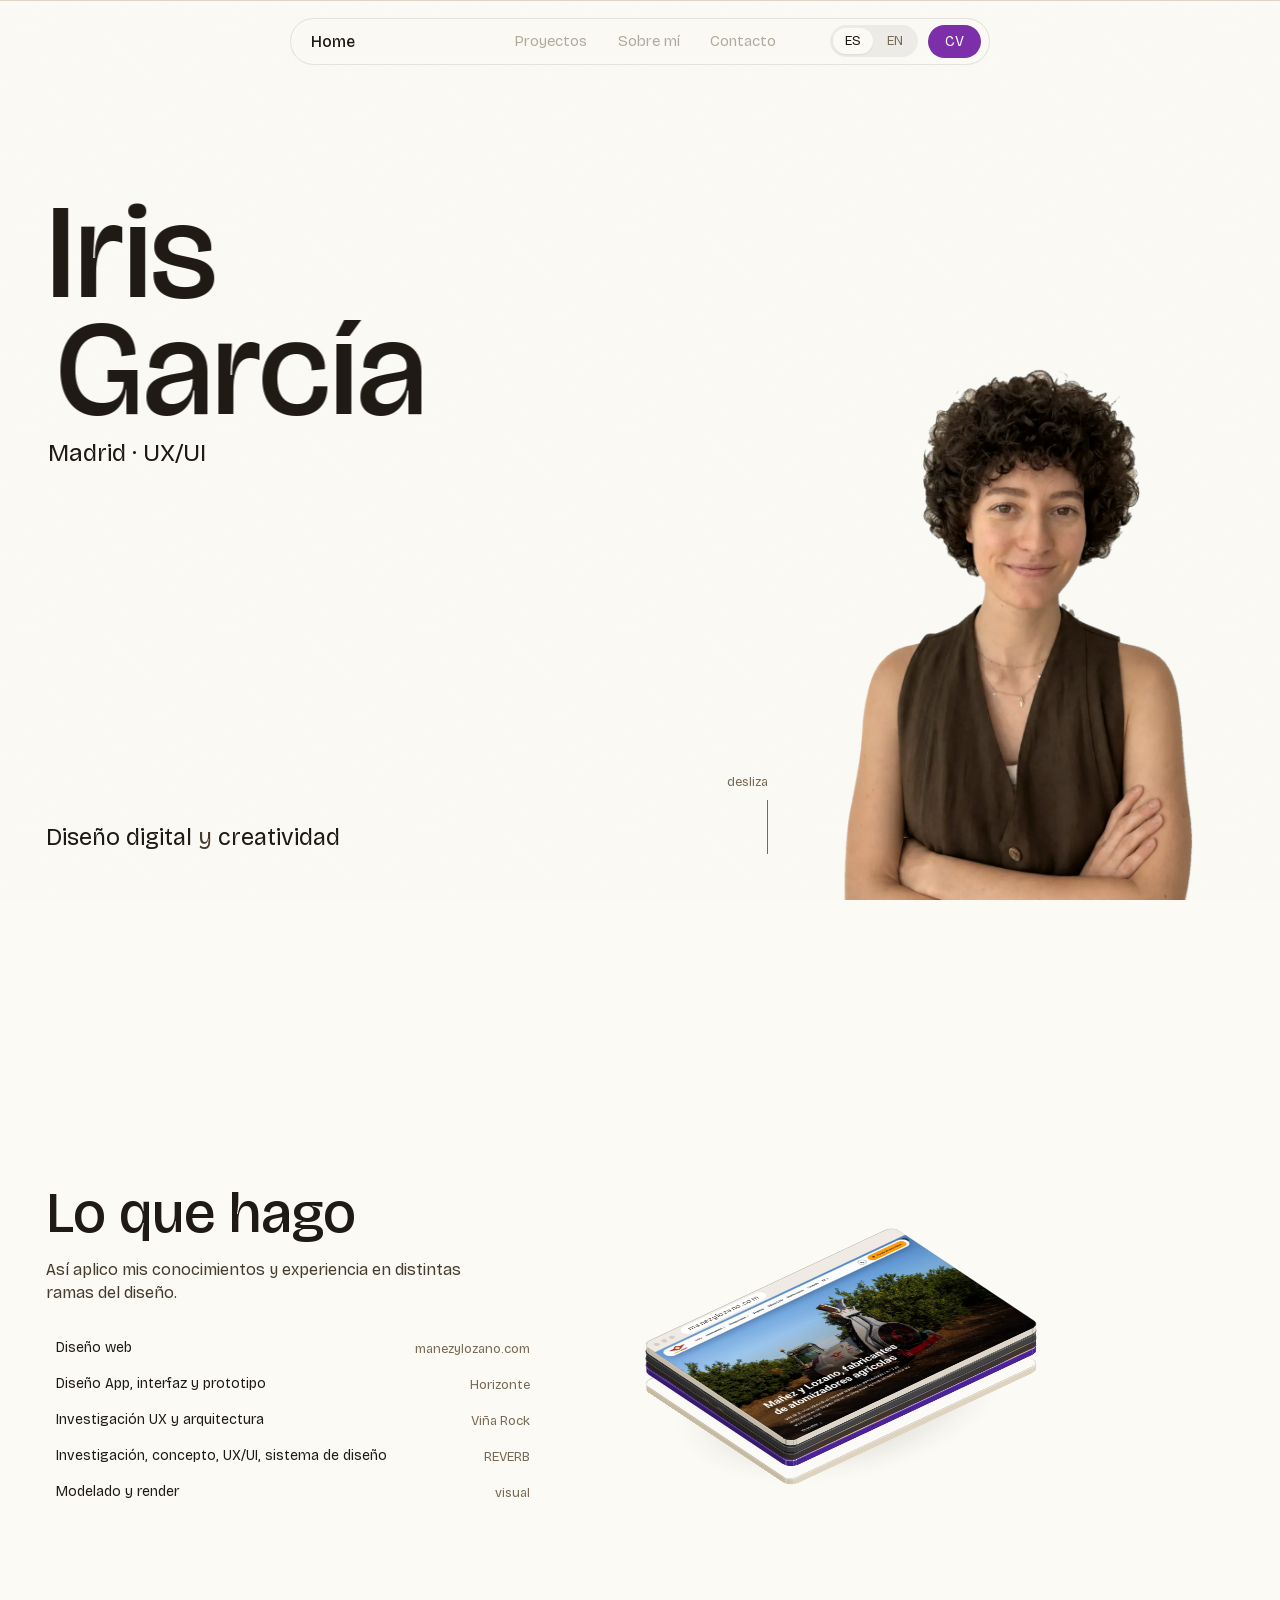
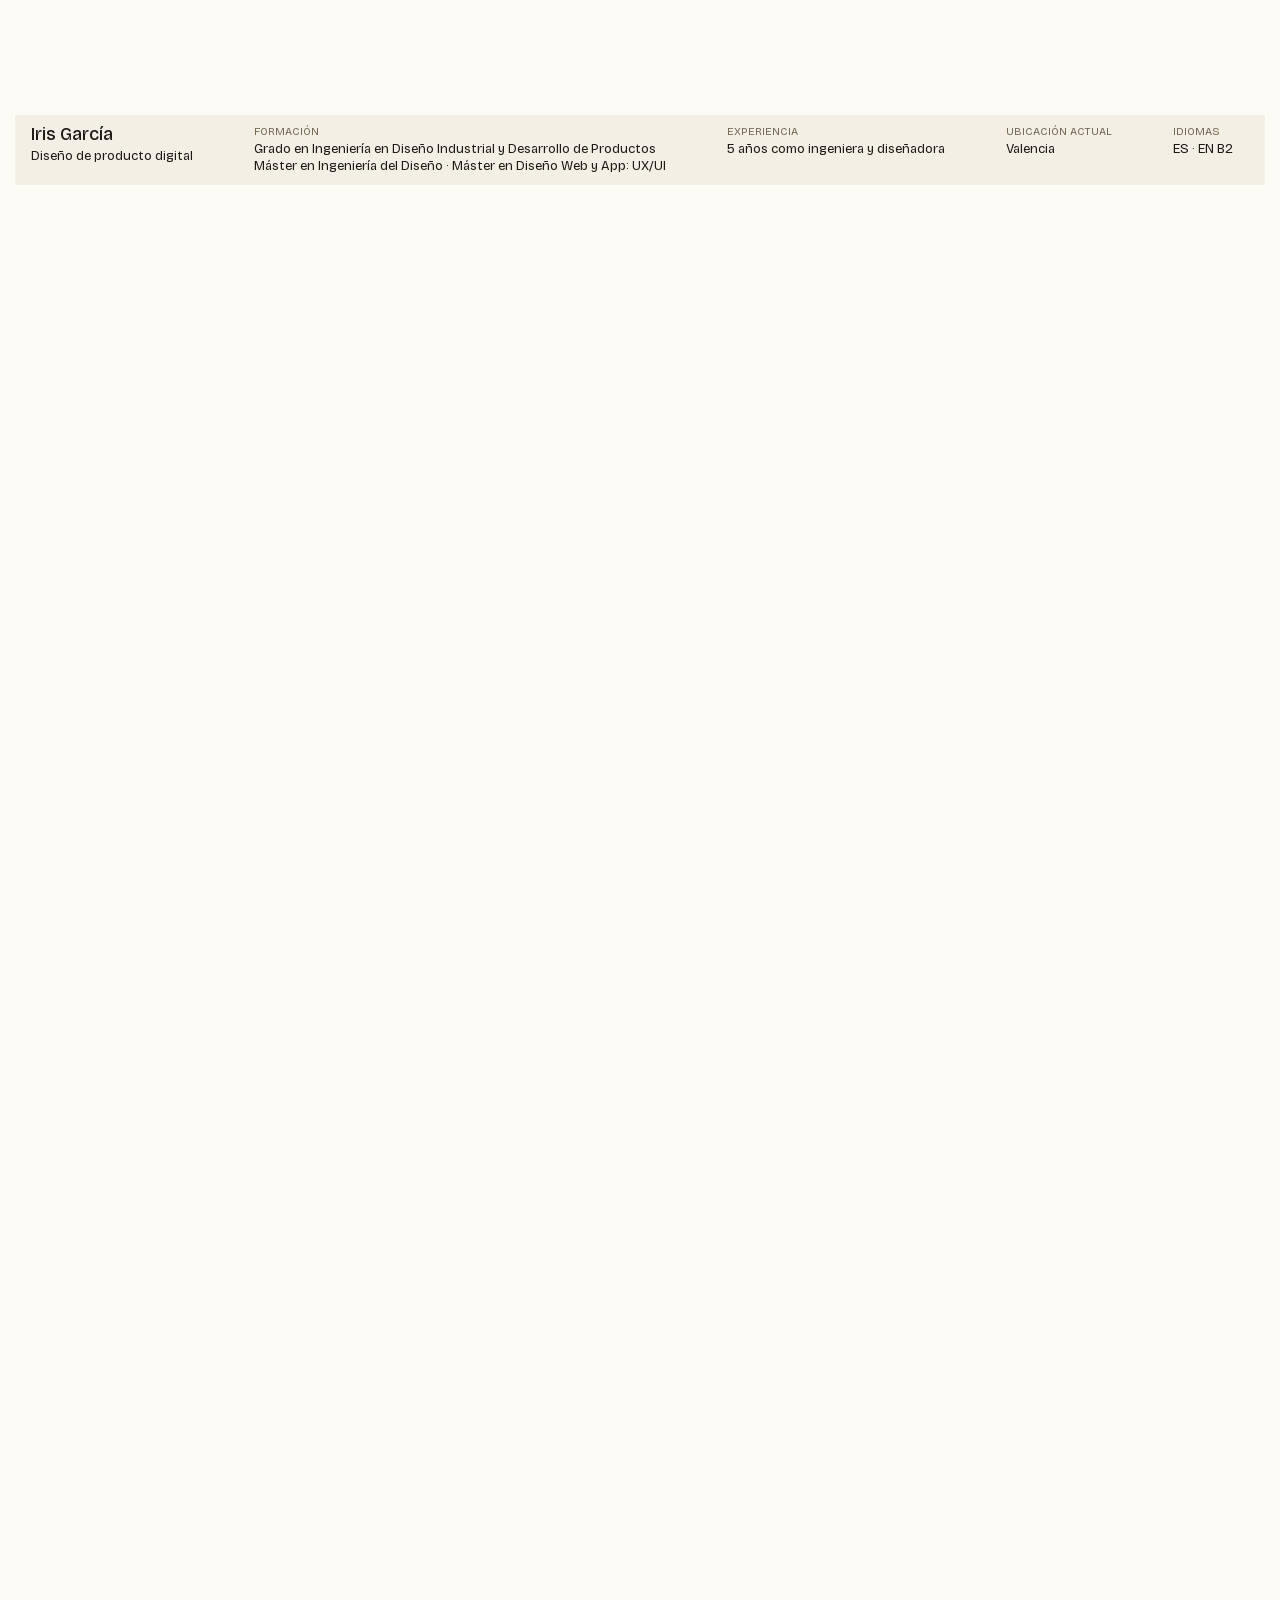
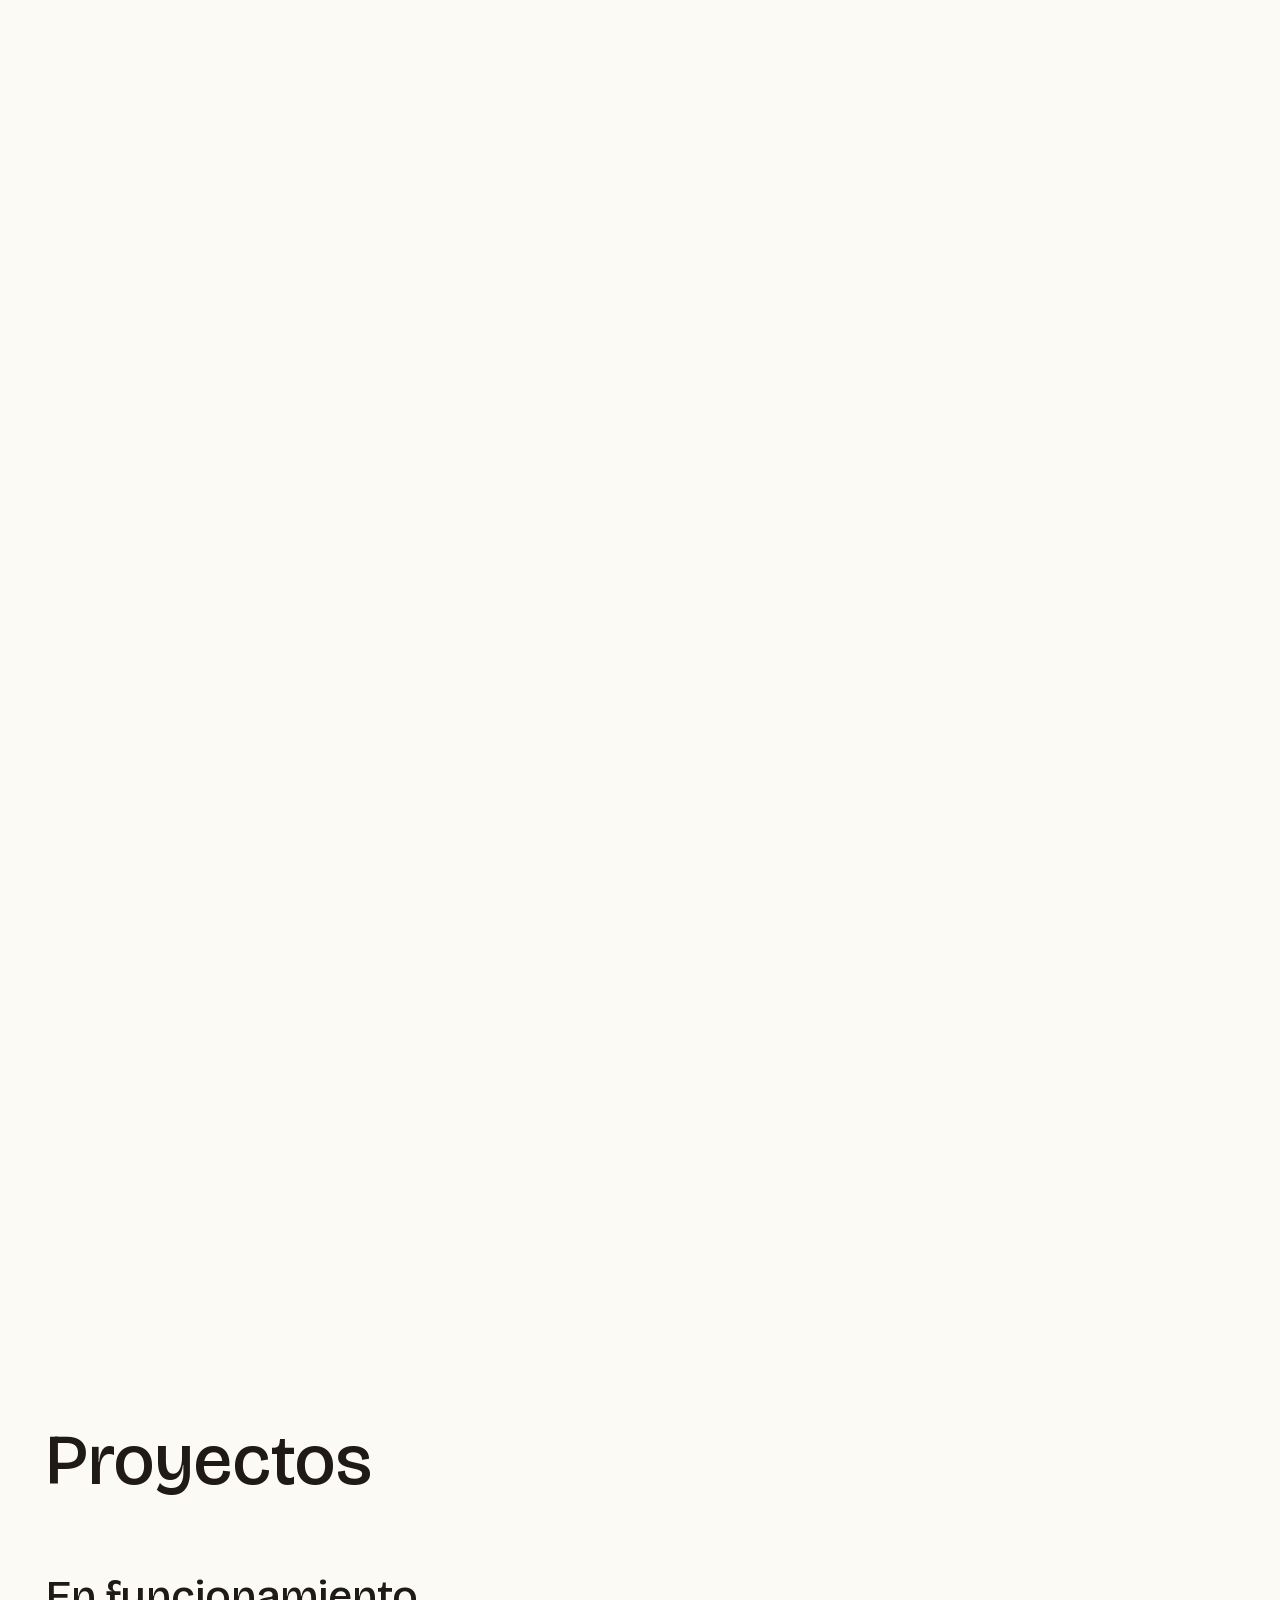
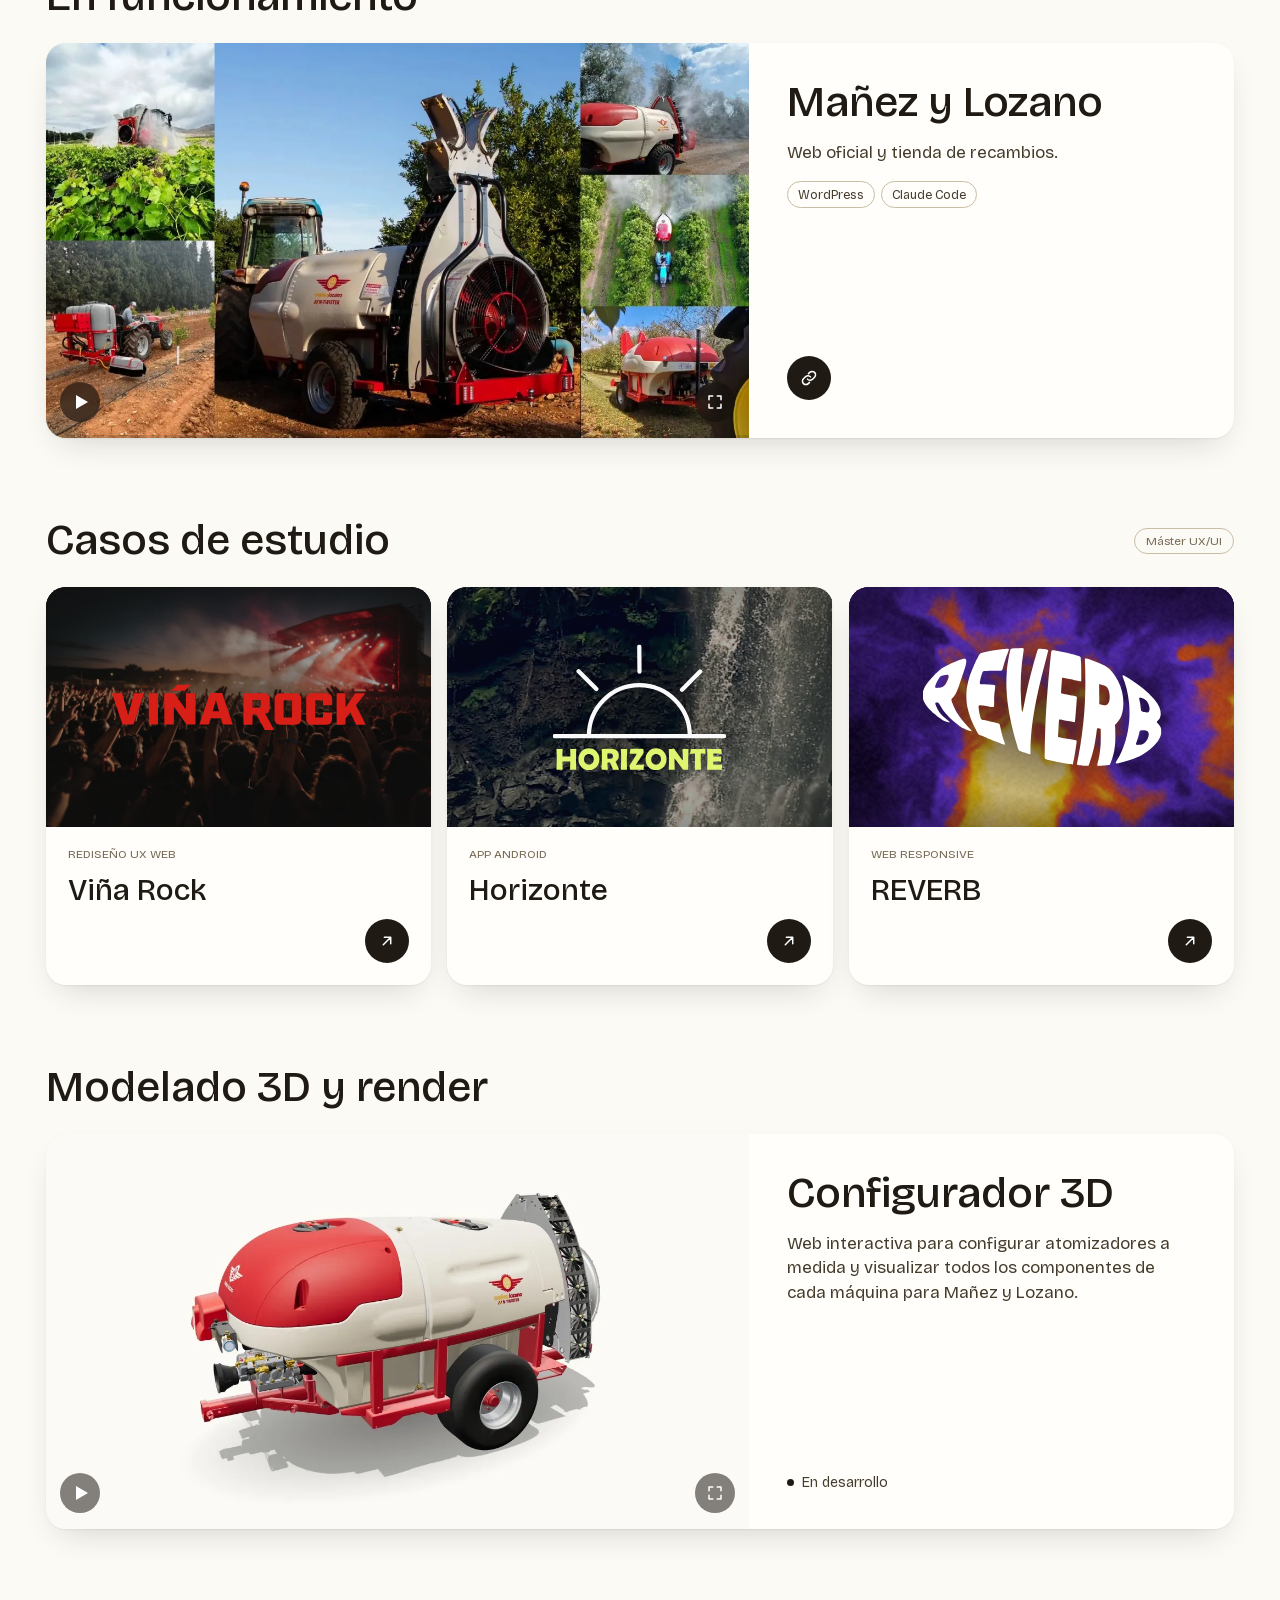
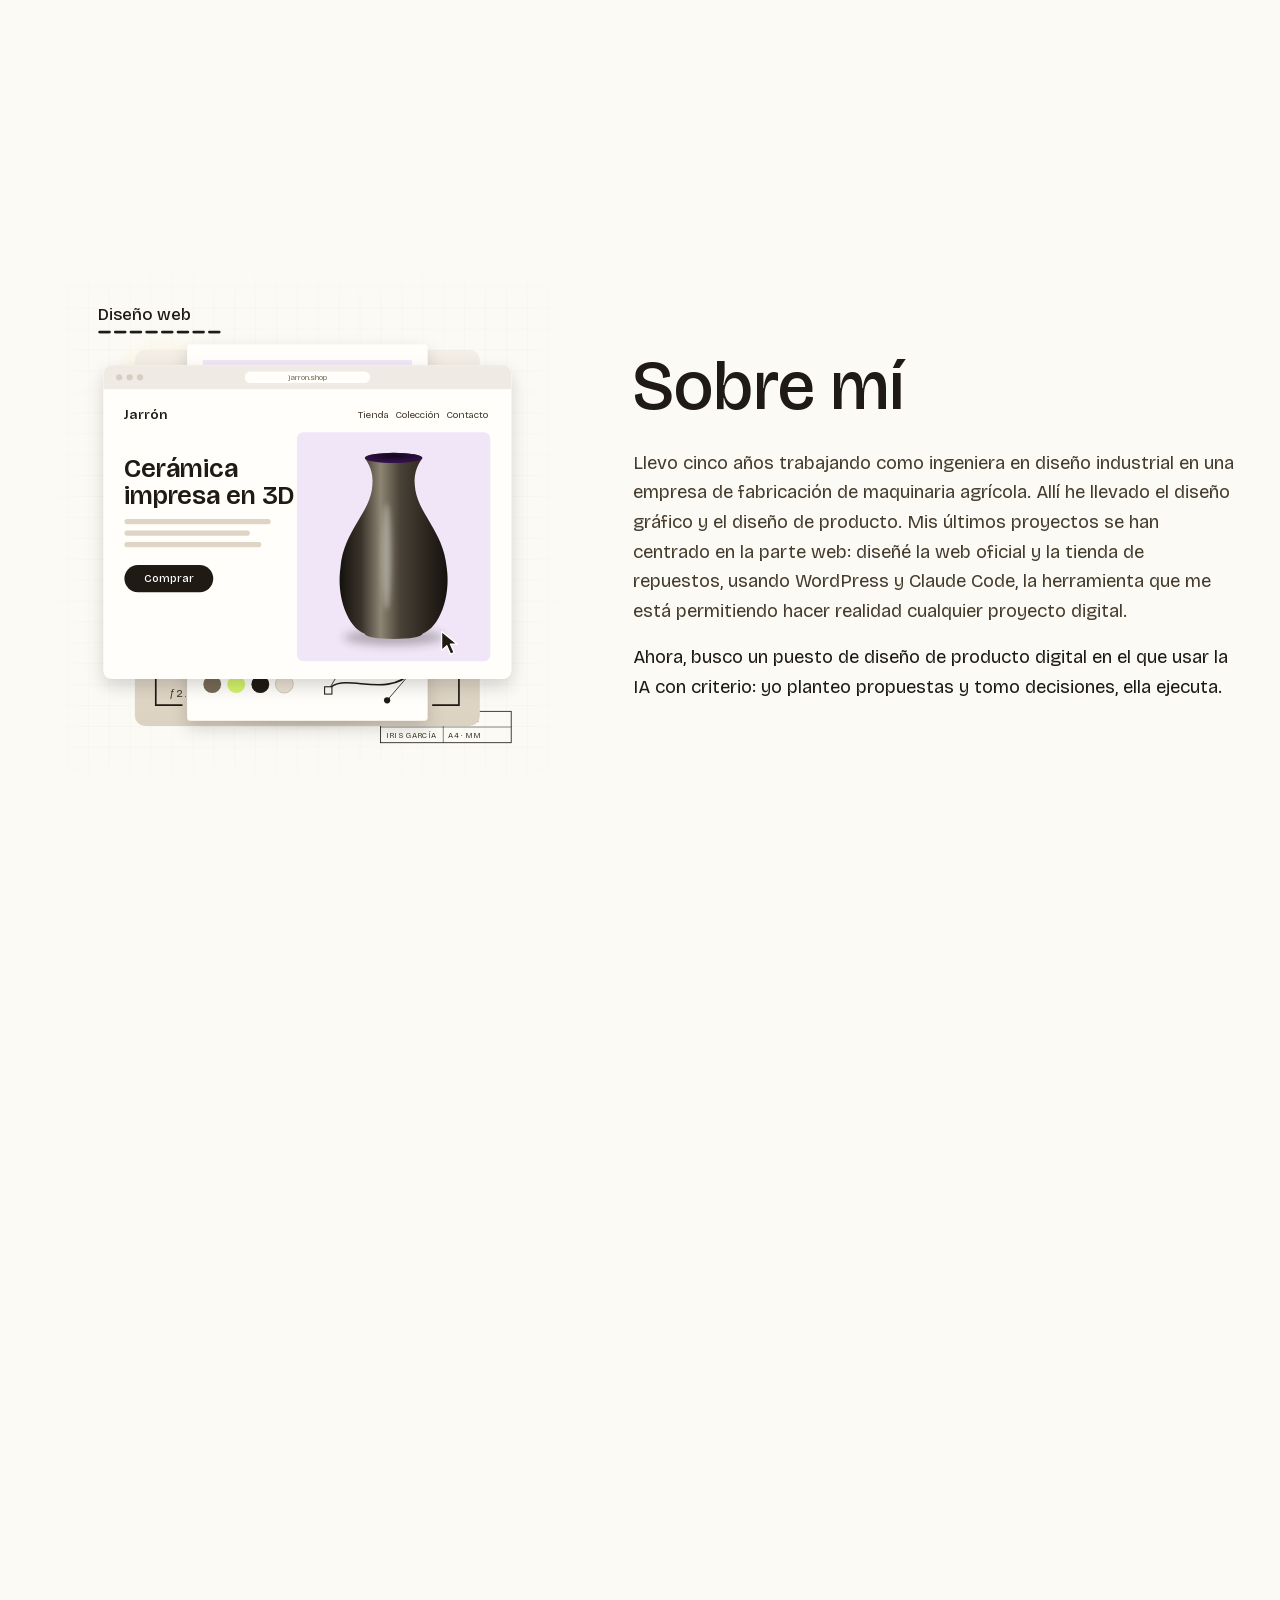
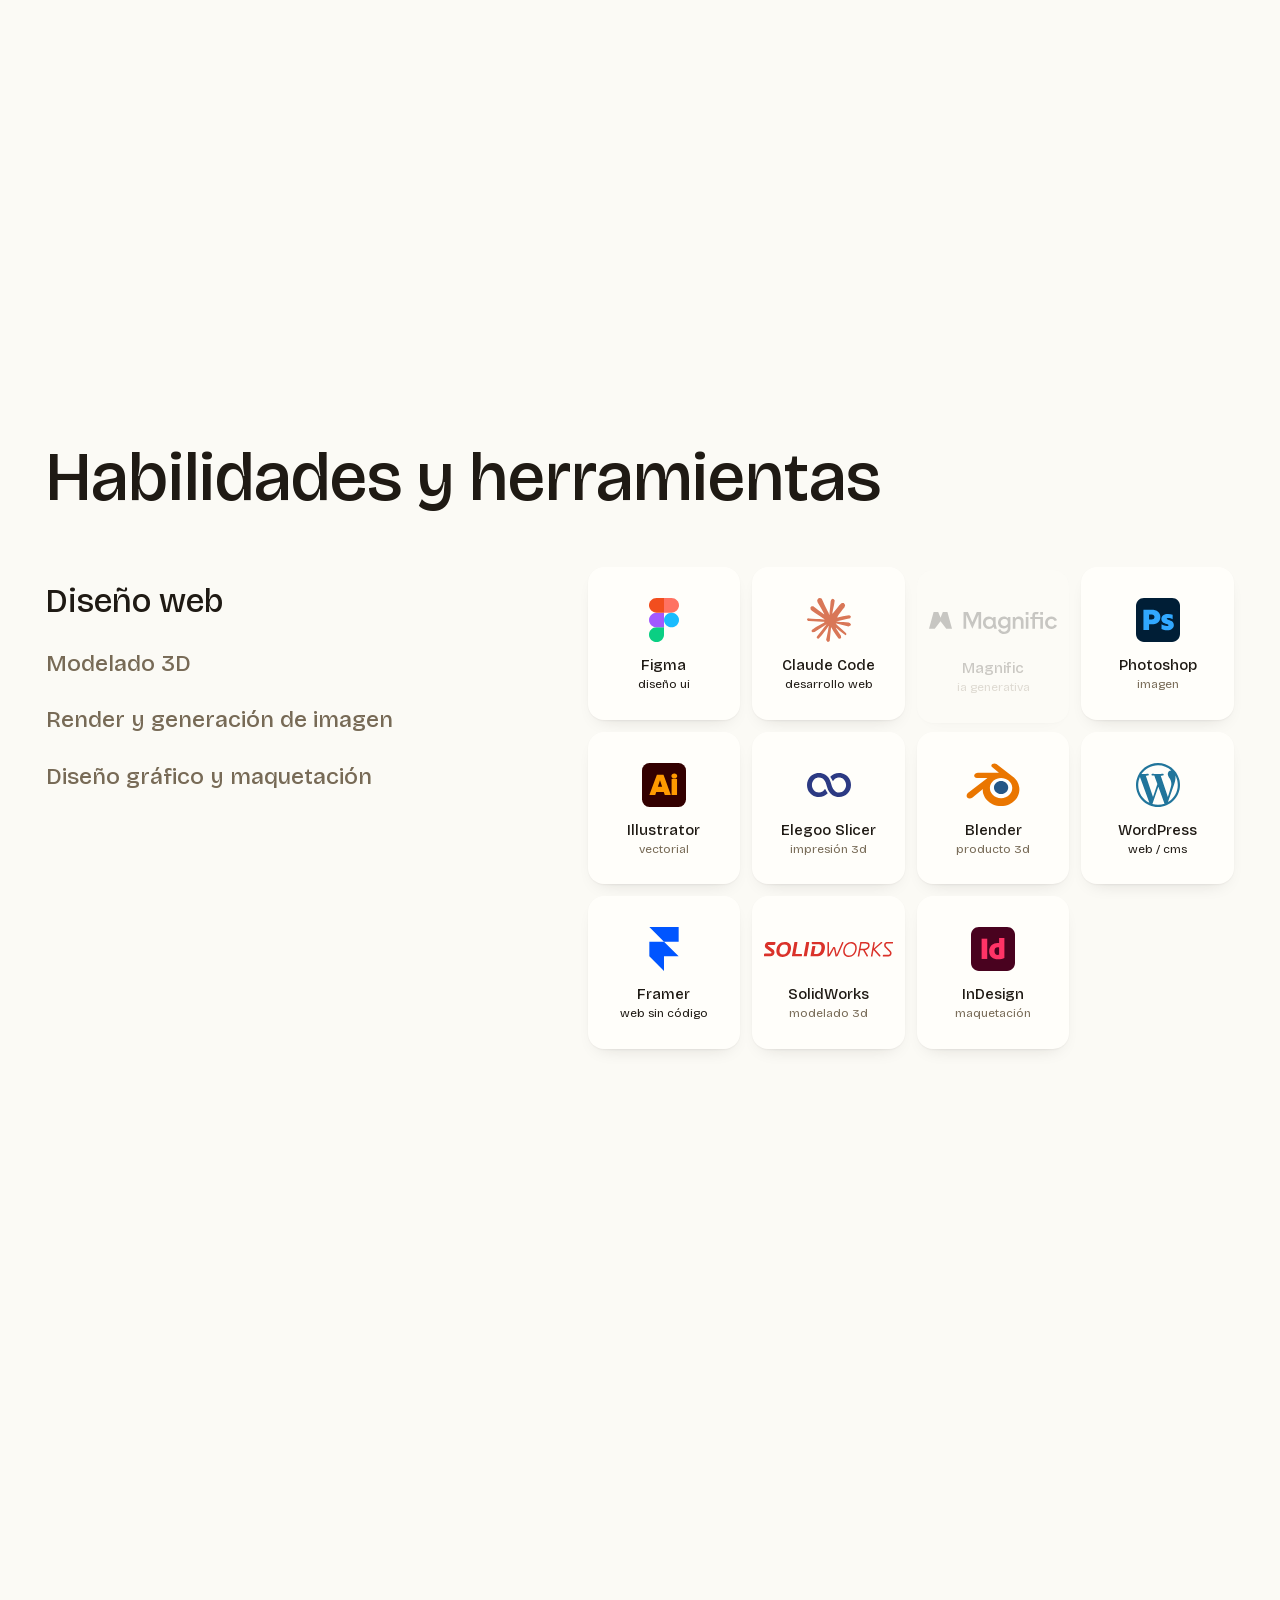
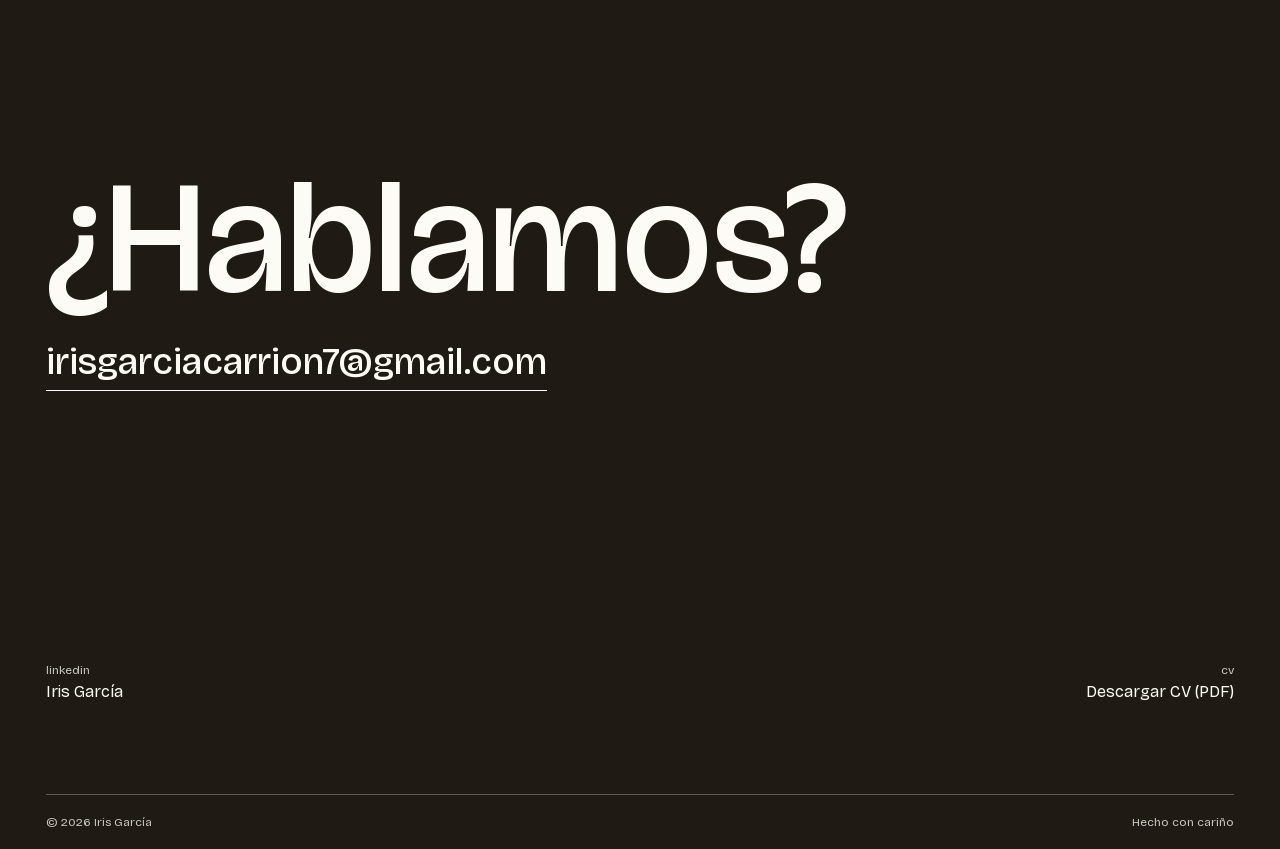
==== commit 15b7e722: "Publicación del 13/11/2026, 13:41" ====
--- a/index.html
+++ b/index.html
@@ -27,7 +27,7 @@
 <link rel="stylesheet" href="fonts/horizonte.css?v=09079bbf">
 <link rel="stylesheet" href="fonts/vinarock.css?v=8ef9364d">
 <link rel="stylesheet" href="fonts/reverb.css?v=b0b2b3d1">
-<link rel="stylesheet" href="scrolly/scrolly.css?v=1255bd5c">
+<link rel="stylesheet" href="scrolly/scrolly.css?v=29291248">
 <link rel="stylesheet" href="scrolly/sc-hz-loop.css?v=e90f4ad9">
 <link rel="stylesheet" href="scrolly/sc-vr-loop.css?v=3dd1a551">
 <link rel="stylesheet" href="scrolly/sc-rv-loop.css?v=cf334dea">
@@ -41,18 +41,18 @@
 <script src="i18n.js?v=18b9bbee"></script>
 <script src="scrolly/sc-copy.js?v=6dd47ee6"></script>
 <script src="scrolly/sc-cursor.js?v=ead1e28a"></script>
-<script src="scrolly/sc-engine.js?v=8627090c"></script>
+<script src="scrolly/sc-engine.js?v=2388ea2f"></script>
 <script src="scrolly/sc-hero.js?v=15b36e3f"></script>
 <script src="scrolly/sc-about-anim.js?v=4d7d8f2f"></script>
 <script src="scrolly/sc-about.js?v=8eeee85a"></script>
-<script src="scrolly/sc-hz-loop.js?v=885d43f3"></script>
-<script src="scrolly/sc-vr-loop.js?v=a07dc167"></script>
+<script src="scrolly/sc-hz-loop.js?v=755897e7"></script>
+<script src="scrolly/sc-vr-loop.js?v=5a9b24b0"></script>
 <script src="scrolly/sc-rv-shader.js?v=501cf379"></script>
 <script src="scrolly/sc-rv-loop.js?v=7179fdf2"></script>
 <script src="scrolly/sc-enfoque.js?v=565095ff"></script>
 <script src="scrolly/sc-proyectos.js?v=16ad4a81"></script>
 <script src="scrolly/sc-close.js?v=5d335d4a"></script>
-<script src="scrolly/sc-cv.js?v=c30c279d"></script>
+<script src="scrolly/sc-cv.js?v=c94c5a9f"></script>
 <script src="scrolly/sc-app.js?v=039a269d"></script>
 </body>
 </html>
--- a/scrolly/scrolly.css
+++ b/scrolly/scrolly.css
@@ -360,6 +360,7 @@
 .sc-contact-mail{padding-top:10px}
 .sc-contact-block{min-height:44px;justify-content:center}
 .sc-cv-langs label{padding:11px 16px}
+.cs-next-row a{display:inline-flex;align-items:center;min-height:44px}
 }
 @media (max-width:880px){
 /* sobre fotos y fondos oscuros la barra translúcida no se leía: más opaca y sin desenfoque */
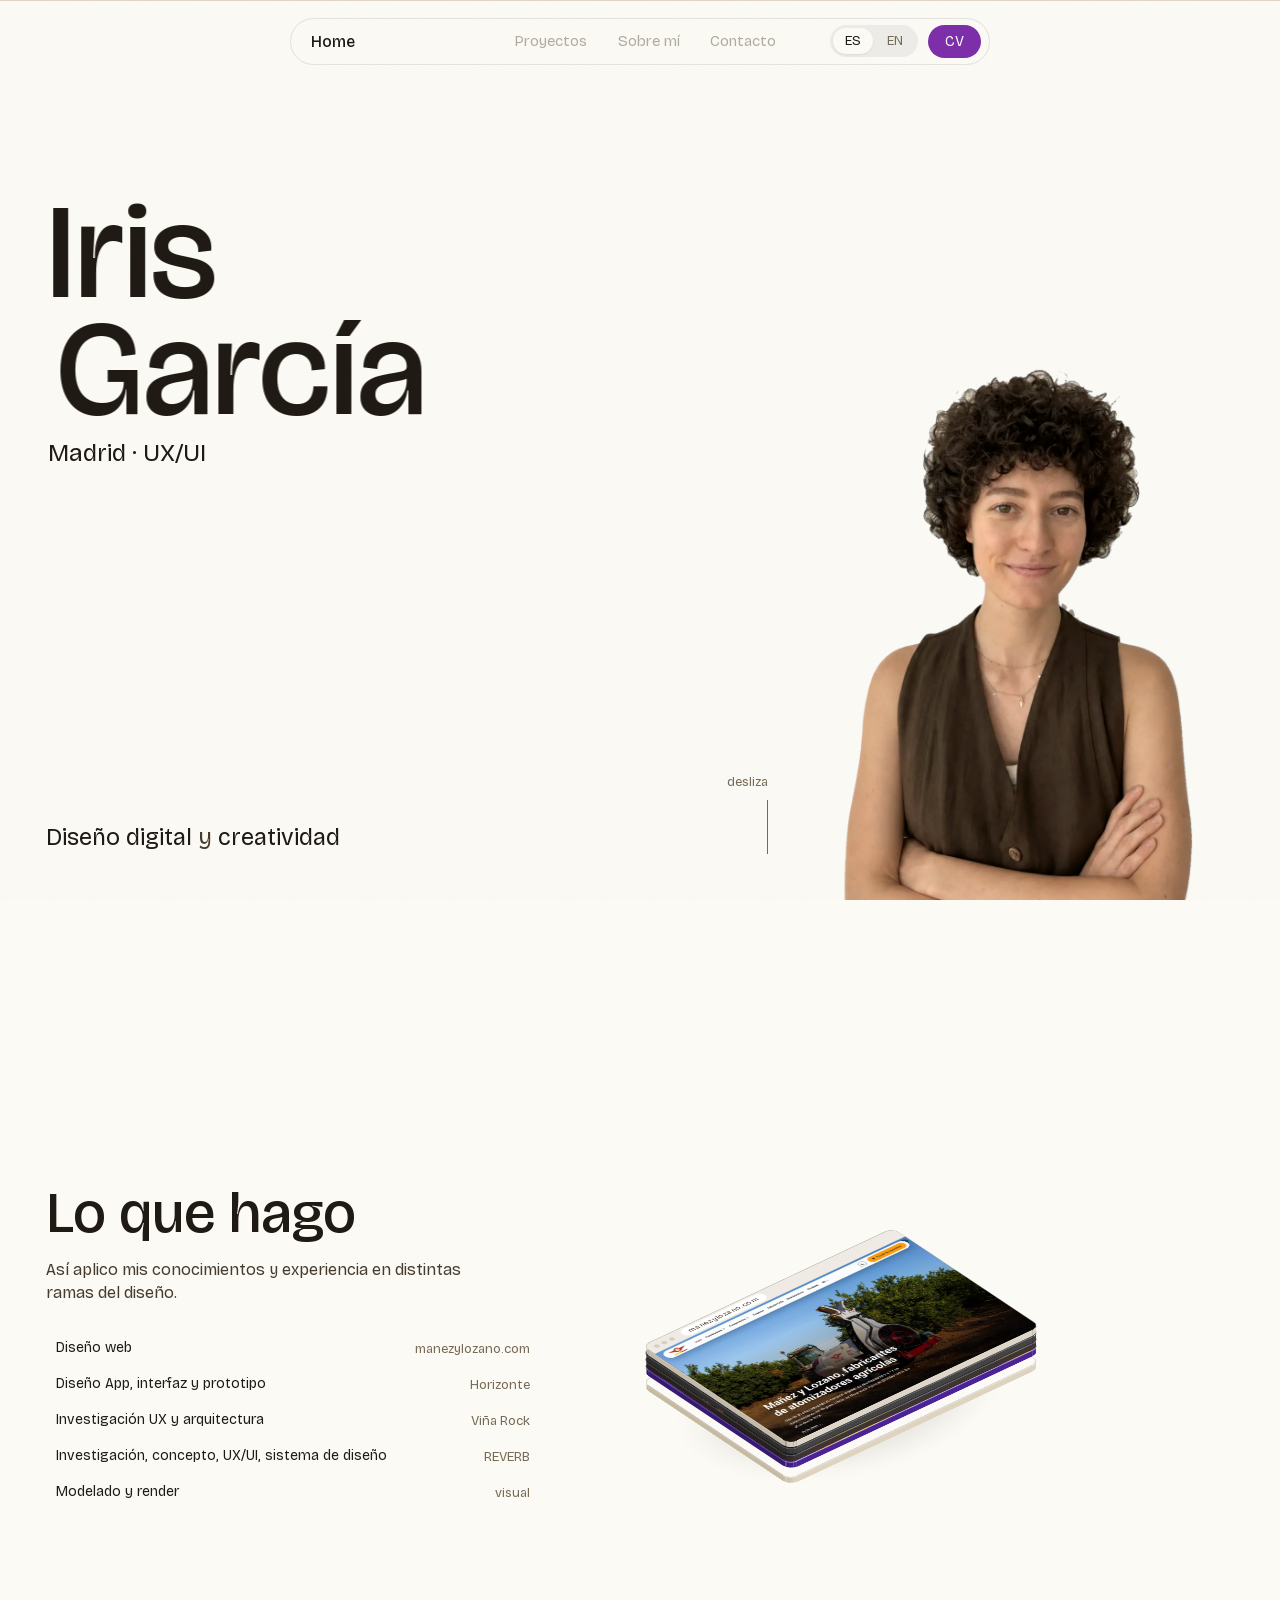
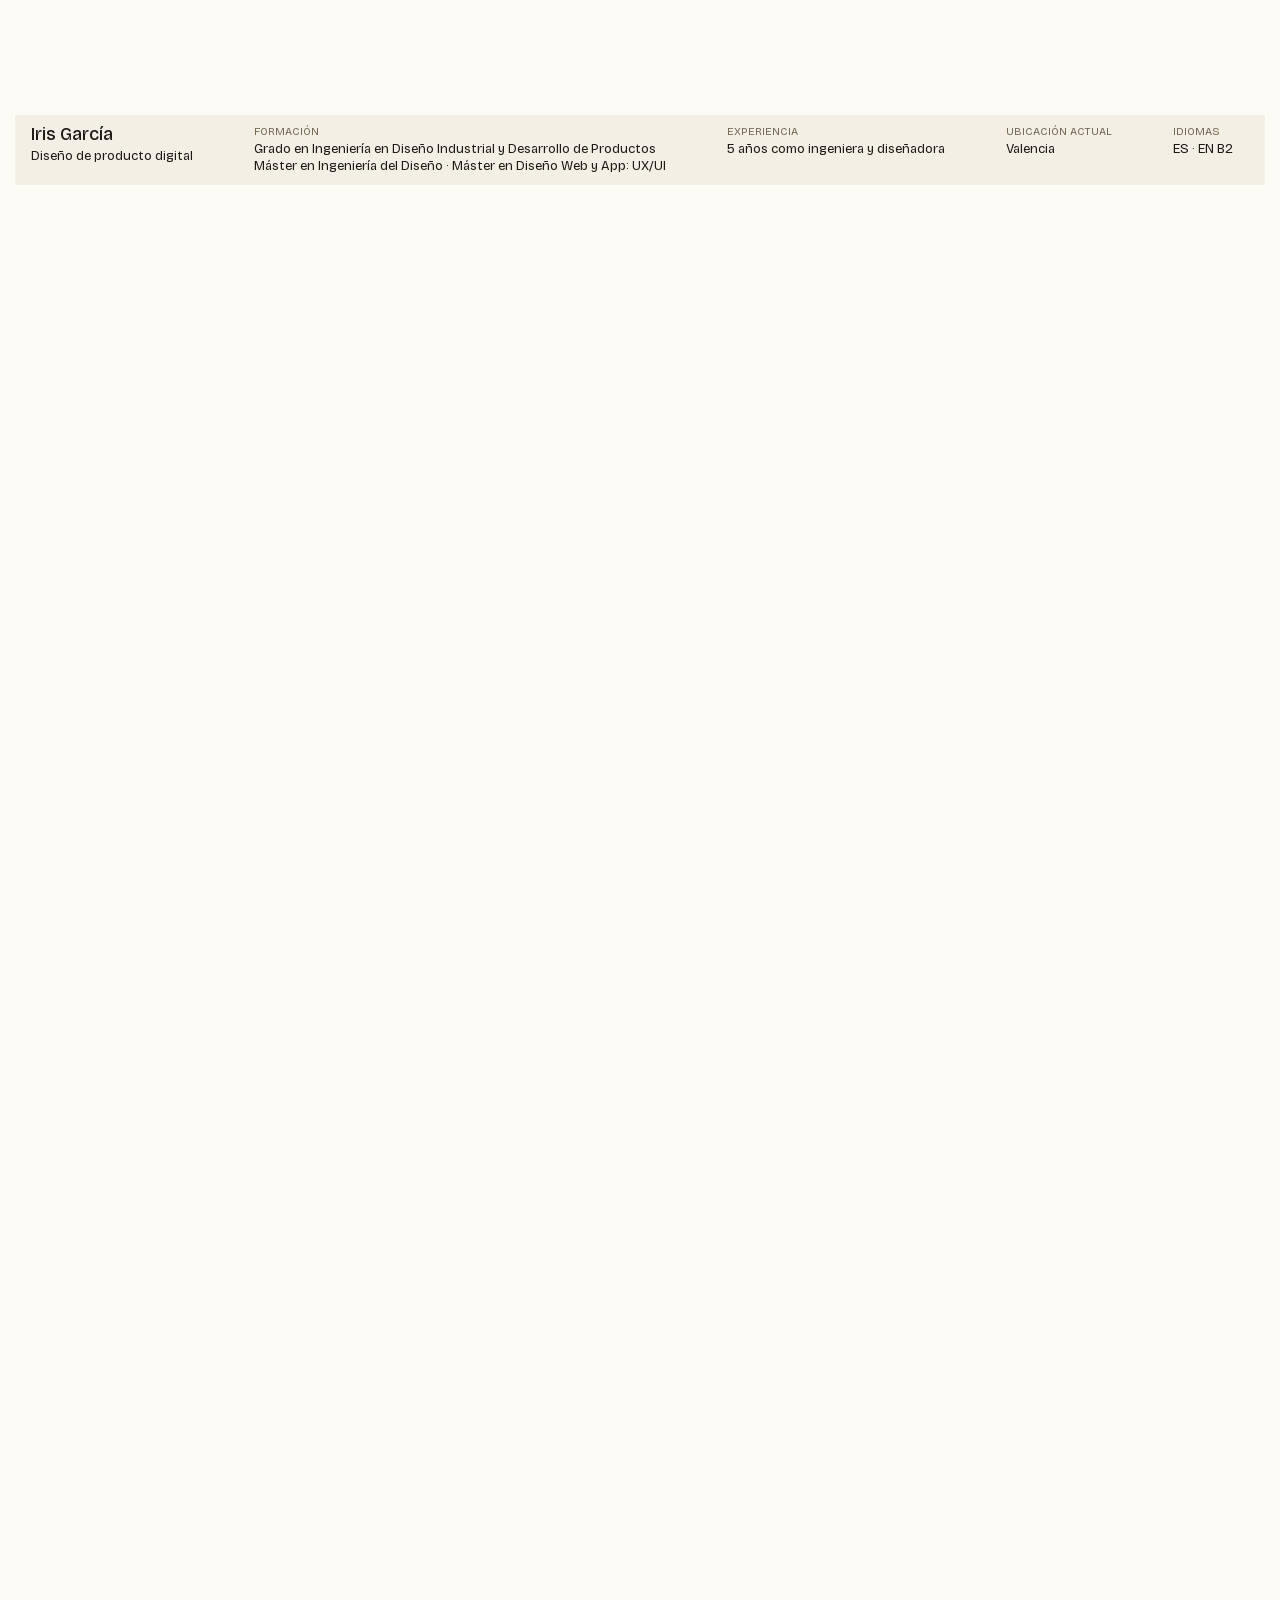
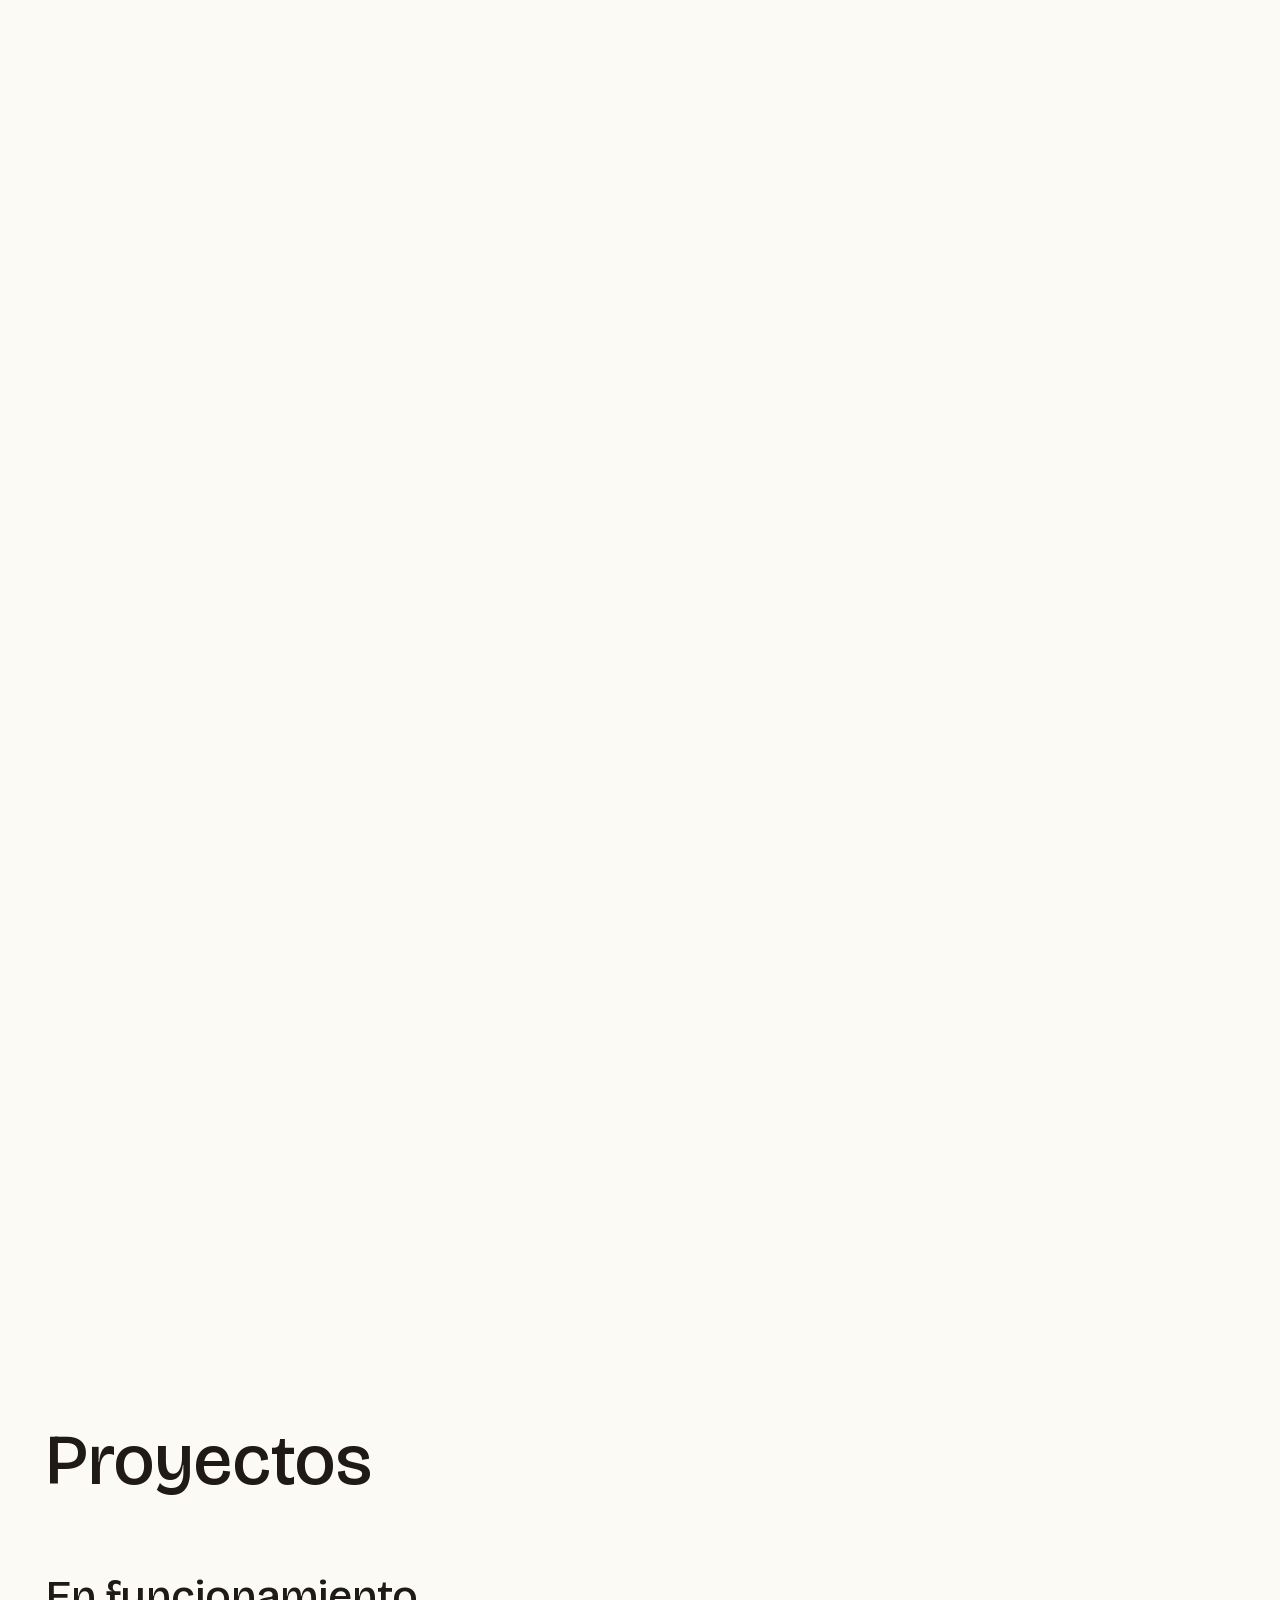
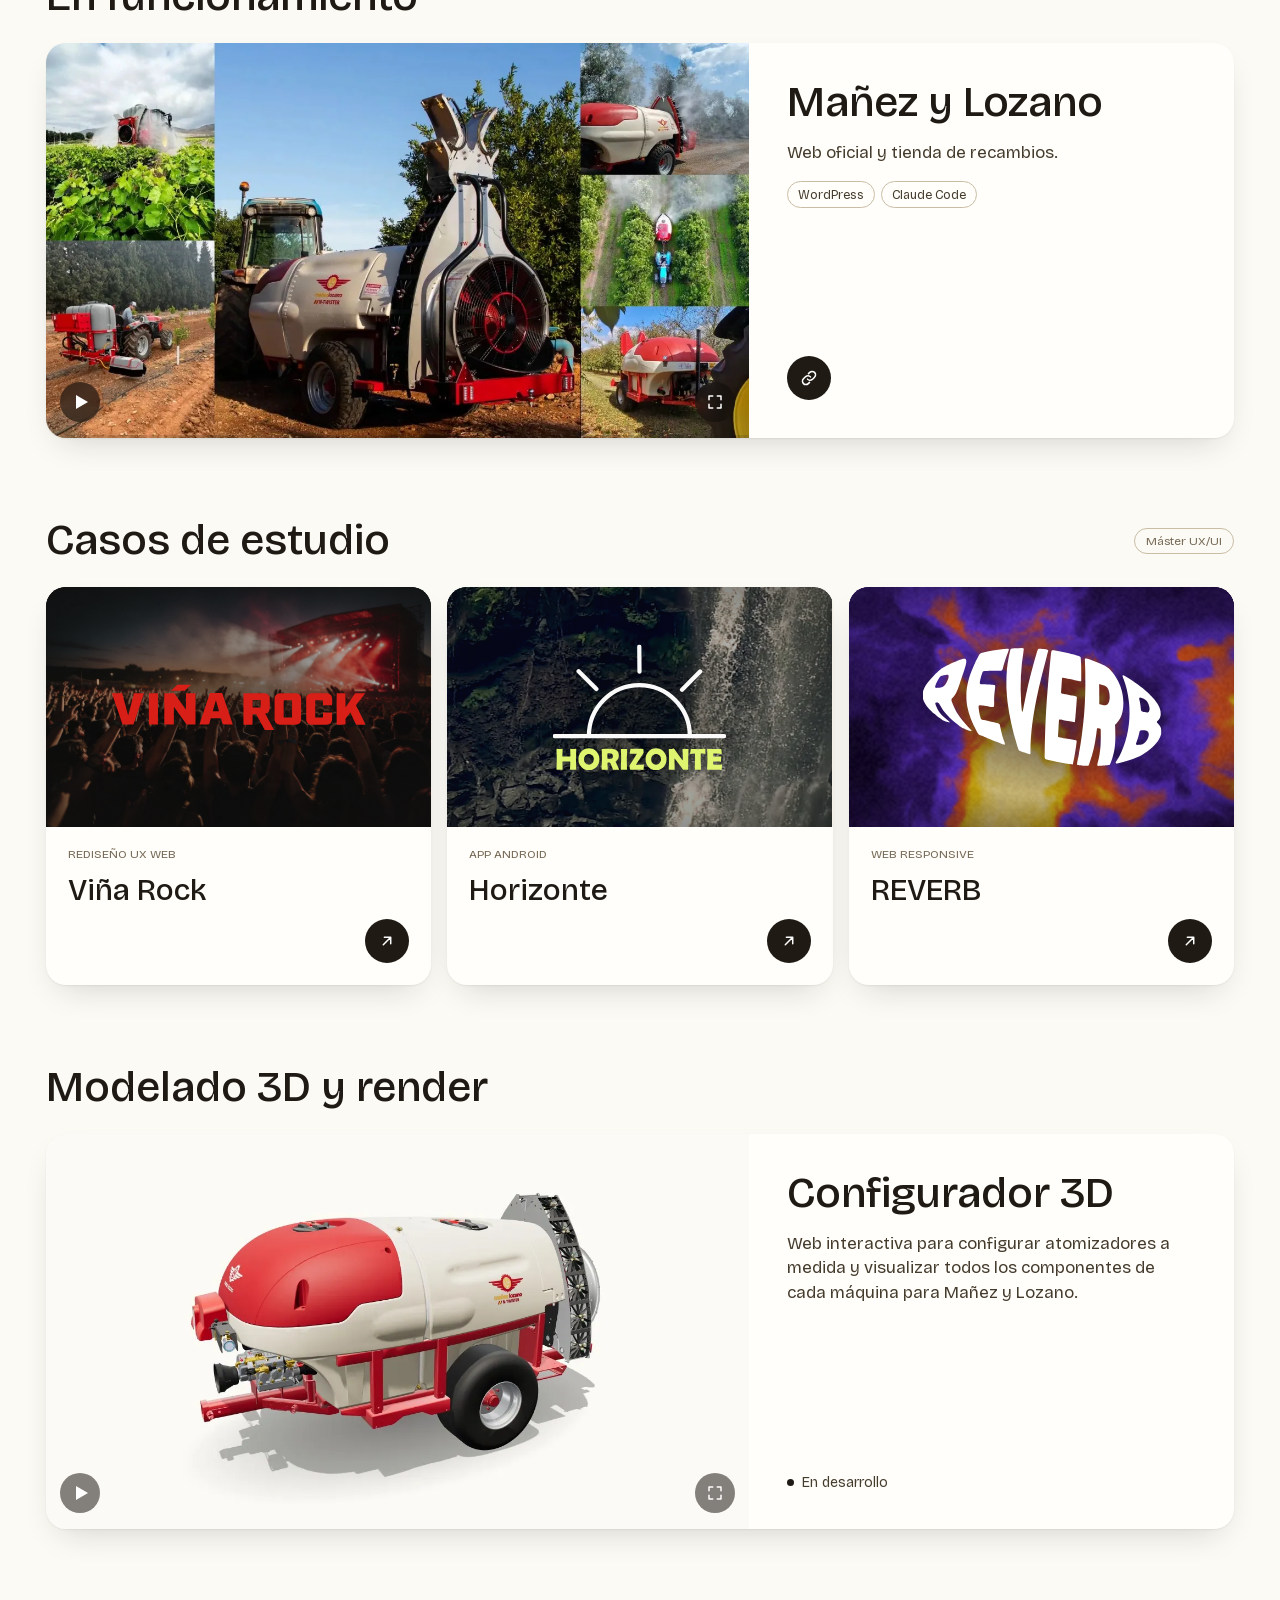
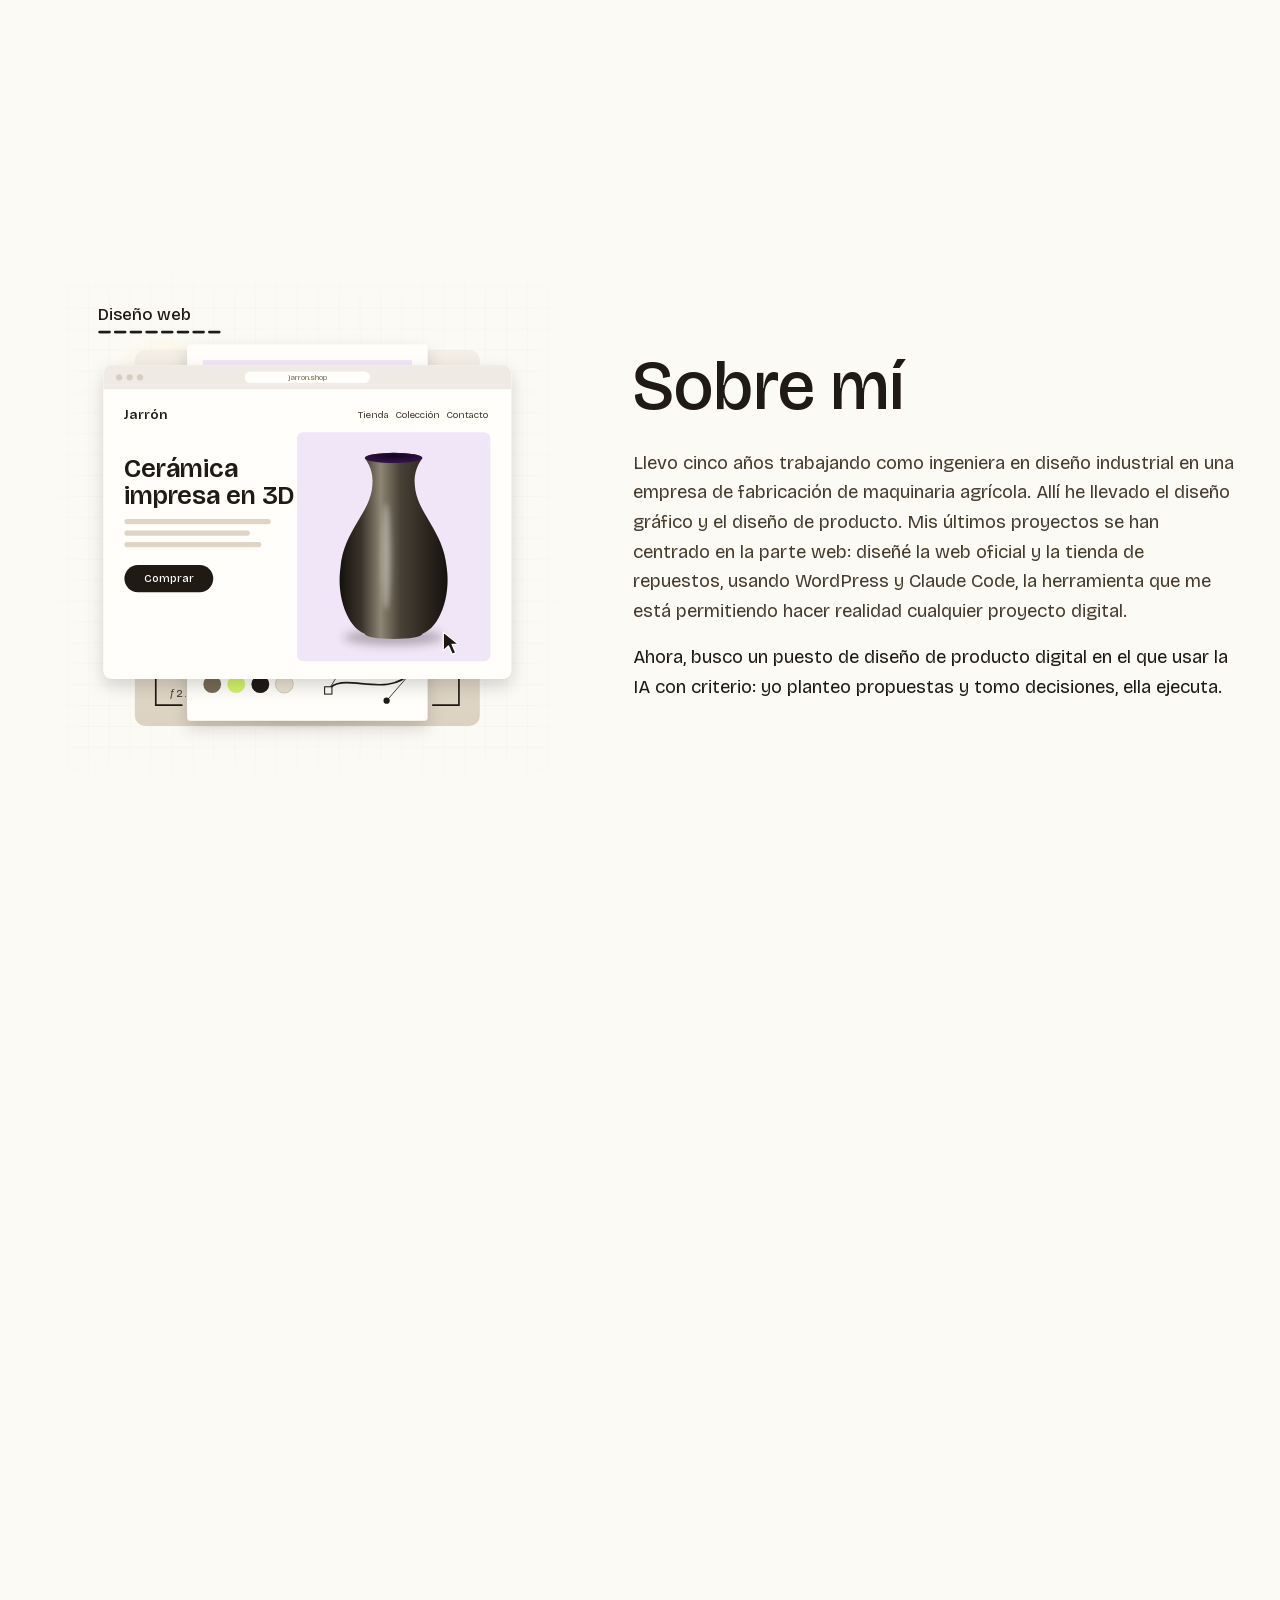
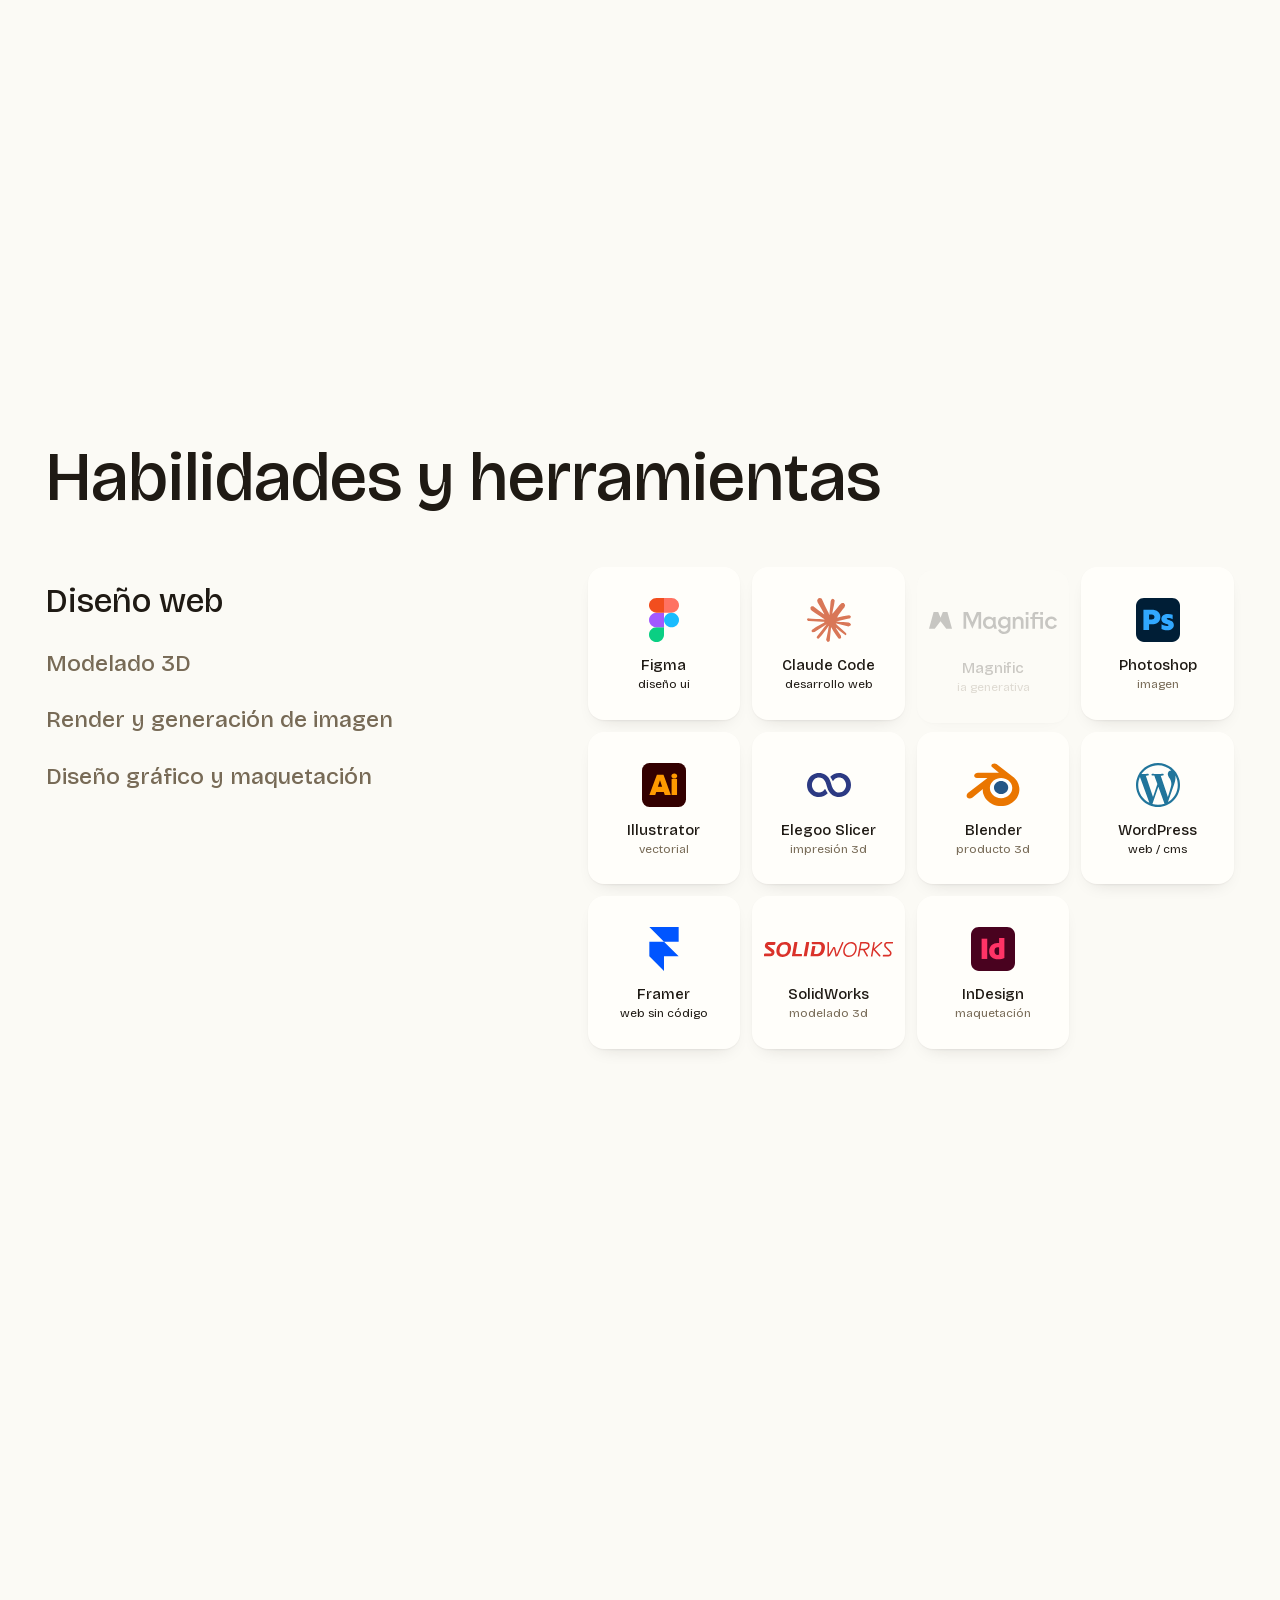
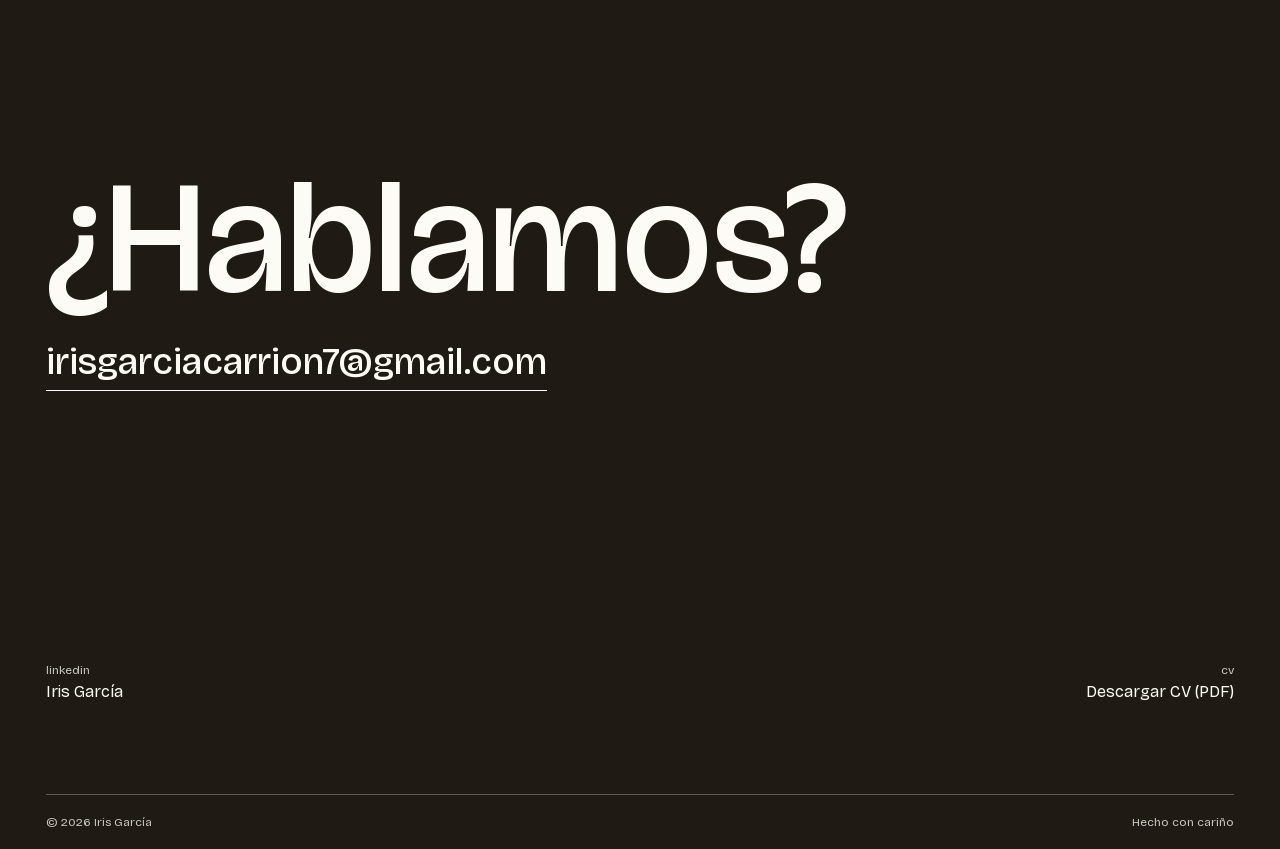
==== commit 50bfe8c5: "Publicación del 19/11/2026, 18:33" ====
--- a/index.html
+++ b/index.html
@@ -30,7 +30,7 @@
 <link rel="stylesheet" href="scrolly/scrolly.css?v=29291248">
 <link rel="stylesheet" href="scrolly/sc-hz-loop.css?v=e90f4ad9">
 <link rel="stylesheet" href="scrolly/sc-vr-loop.css?v=3dd1a551">
-<link rel="stylesheet" href="scrolly/sc-rv-loop.css?v=cf334dea">
+<link rel="stylesheet" href="scrolly/sc-rv-loop.css?v=42aa3afa">
 <link rel="stylesheet" href="scrolly/sc-home.css?v=92ef914c">
 <script src="vendor/react.production.min.js?v=aa77ae4c"></script>
 <script src="vendor/react-dom.production.min.js?v=feb8ddc9"></script>
@@ -38,7 +38,7 @@
 <body>
 <div class="grain"></div>
 <div id="root"></div>
-<script src="i18n.js?v=18b9bbee"></script>
+<script src="i18n.js?v=c9ab1441"></script>
 <script src="scrolly/sc-copy.js?v=6dd47ee6"></script>
 <script src="scrolly/sc-cursor.js?v=ead1e28a"></script>
 <script src="scrolly/sc-engine.js?v=2388ea2f"></script>
@@ -48,7 +48,7 @@
 <script src="scrolly/sc-hz-loop.js?v=755897e7"></script>
 <script src="scrolly/sc-vr-loop.js?v=5a9b24b0"></script>
 <script src="scrolly/sc-rv-shader.js?v=501cf379"></script>
-<script src="scrolly/sc-rv-loop.js?v=7179fdf2"></script>
+<script src="scrolly/sc-rv-loop.js?v=bb8b9fc8"></script>
 <script src="scrolly/sc-enfoque.js?v=565095ff"></script>
 <script src="scrolly/sc-proyectos.js?v=16ad4a81"></script>
 <script src="scrolly/sc-close.js?v=5d335d4a"></script>
--- a/scrolly/sc-rv-loop.css
+++ b/scrolly/sc-rv-loop.css
@@ -1,7 +1,7 @@
-/* REVERB · portada en bucle (tarjeta de la home) y piezas que comparte con el caso:
-   el relleno térmico, el collage de componentes y sus bucles. Colores y tipografía,
+/* REVERB · portada de la tarjeta de la home y piezas que comparte con el caso: el
+   relleno térmico, la píldora, la cuenta atrás y las barras. Colores y tipografía,
    los del UI kit v2 del prototipo (primitivas violeta, naranja y amarillo; Unbounded
-   y Sora). Las medidas del collage van en unidades de diseño × --u. */
+   y Sora). */
 
 .rv-loop,.rv,.rv-modal{--rv-950:#120826;--rv-900:#201042;--rv-800:#2B1659;--rv-700:#361A6F;--rv-600:#4B2396;--rv-500:#6A3BE0;--rv-400:#9270F0;--rv-300:#BBA6F7;--rv-200:#DCD1FB;--rv-or:#EB5A16;--rv-or4:#FF7D3B;--rv-y:#F7CF0B;--rv-y4:#FFDD45;--rv-glass:rgba(18,8,38,.66);--rv-edge:rgba(255,255,255,.16);--rv-disp:Unbounded,"Bricolage Grotesque","Helvetica Neue",sans-serif;--rv-text:Sora,"Bricolage Grotesque","Helvetica Neue",sans-serif;--rv-ease:cubic-bezier(.2,.7,.2,1)}
 
@@ -9,39 +9,17 @@
 .rv-th{position:absolute;inset:0;display:block;overflow:hidden;background:radial-gradient(60% 70% at 32% 40%,#F7CF0B 0%,#EB5A16 22%,#6A3BE0 52%,#361A6F 78%,#120826 100%)}
 .rv-th canvas{display:block;width:100%;height:100%}
 
-/* tarjeta: composición 1920 × 1080 que cubre su caja (como object-fit: cover) */
+/* tarjeta */
 .rv-loop{position:absolute;inset:0;overflow:hidden;background:var(--rv-950);container-type:size}
-.rv-loop-veil{position:absolute;inset:0;pointer-events:none;background:linear-gradient(90deg,rgba(18,8,38,.62) 0%,rgba(18,8,38,.18) 46%,rgba(18,8,38,0) 70%),linear-gradient(0deg,rgba(18,8,38,.9) 0%,rgba(18,8,38,0) 26%),linear-gradient(180deg,rgba(18,8,38,.55) 0%,rgba(18,8,38,0) 18%)}
-.rv-stage{--u:max(100cqw / 1920,100cqh / 1080);position:absolute;width:calc(1920 * var(--u));height:calc(1080 * var(--u));left:calc((100cqw - 1920 * var(--u)) * .5);top:calc((100cqh - 1080 * var(--u)) * .5)}
-.rv-stage>*{position:absolute}
 /* dentro de la tarjeta, las imágenes no heredan el relleno ni el contain de .sc-work-media img */
 .rv-loop img{max-width:none;min-height:0;padding:0;transition:none;align-self:auto;justify-self:auto;object-fit:cover}
-.rv-loop .rv-stage-logo{left:calc(130 * var(--u));top:calc(338 * var(--u));width:calc(820 * var(--u));height:auto;object-fit:contain;filter:drop-shadow(0 calc(10 * var(--u)) calc(40 * var(--u)) rgba(18,8,38,.45))}
-.rv-stage-col{left:calc(1060 * var(--u));top:calc(150 * var(--u))}
 /* portada simplificada de la tarjeta: shader + logo centrado. El velo oscurece el centro para que
    el logo blanco se lea sobre el amarillo del relleno */
 .rv-cover-veil{position:absolute;inset:0;pointer-events:none;background:radial-gradient(ellipse 70% 60% at 50% 50%,rgba(18,8,38,.5) 0%,rgba(18,8,38,.22) 60%,rgba(18,8,38,.5) 100%)}
 .rv-loop .rv-cover-logo{position:absolute;left:50%;top:50%;width:min(62%,480px);height:auto;translate:-50% -50%;object-fit:contain;filter:drop-shadow(0 6px 26px rgba(18,8,38,.5))}
 @container (aspect-ratio < 1.15){.rv-loop .rv-cover-logo{width:76%}}
-@container (aspect-ratio < 1.15){
-.rv-stage{--u:max(100cqw / 1080,100cqh / 1350);width:calc(1080 * var(--u));height:calc(1350 * var(--u));left:calc((100cqw - 1080 * var(--u)) * .5);top:calc((100cqh - 1350 * var(--u)) * .5)}
-.rv-loop .rv-stage-logo{left:calc(150 * var(--u));top:calc(90 * var(--u));width:calc(780 * var(--u))}
-.rv-stage-col{left:calc(160 * var(--u));top:calc(560 * var(--u))}
-}
 
-/* collage: caja de 760 × 800 */
-.rv-col{position:relative;width:calc(760 * var(--u));height:calc(800 * var(--u));font-family:var(--rv-text);color:#fff}
-.rv-col>*{position:absolute}
-.rv-glassy,.rv-col-count,.rv-col-quiz,.rv-col-tag,.rv-player{background:var(--rv-glass);box-shadow:inset 0 0 0 calc(1.5 * var(--u)) var(--rv-edge),0 calc(24 * var(--u)) calc(60 * var(--u)) calc(-20 * var(--u)) rgba(18,8,38,.8);-webkit-backdrop-filter:blur(16px) saturate(1.2);backdrop-filter:blur(16px) saturate(1.2)}
-
-/* burbuja de Laura: aro amarillo y ondas de eco */
-.rv-col-bub{left:calc(380 * var(--u));top:calc(20 * var(--u));width:calc(300 * var(--u));height:calc(300 * var(--u))}
-.rv-col-bub img{position:absolute;inset:0;width:100%;height:100%;border-radius:50%;object-fit:cover;box-shadow:0 0 0 calc(4 * var(--u)) var(--rv-y),0 0 calc(70 * var(--u)) calc(6 * var(--u)) rgba(247,207,11,.35)}
-.rv-col-bub .w{position:absolute;inset:0;border-radius:50%;box-shadow:inset 0 0 0 calc(2 * var(--u)) rgba(255,255,255,.34);scale:1.18;opacity:.5}
-.rv-col-bub .w:nth-child(2){scale:1.38;opacity:.3}
-.rv-col-bub .w:nth-child(3){scale:1.6;opacity:.16}
-.rv-col-tag{left:calc(520 * var(--u));top:calc(290 * var(--u));display:flex;flex-direction:column;align-items:flex-start;gap:calc(10 * var(--u));padding:calc(18 * var(--u)) calc(24 * var(--u)) calc(20 * var(--u));border-radius:calc(24 * var(--u))}
-.rv-col-tag b{font:700 calc(44 * var(--u))/1 var(--rv-disp)}
+/* píldora del UI kit (rol de cada voz en el backstage) */
 .rv-pill{display:inline-flex;align-items:center;height:calc(34 * var(--u));padding:0 calc(14 * var(--u));border-radius:999px;background:var(--rv-y);color:var(--rv-950);font:600 calc(15 * var(--u))/1 var(--rv-disp);text-transform:uppercase;white-space:nowrap}
 
 /* cuenta atrás del eco festival */
@@ -49,52 +27,12 @@
 .rv-count .k{font:500 calc(15 * var(--u))/1 var(--rv-disp);text-transform:uppercase;color:rgba(255,255,255,.82)}
 .rv-count .v{font:800 calc(58 * var(--u))/1 var(--rv-disp);font-variant-numeric:tabular-nums;white-space:nowrap}
 .rv-count .v i{font-style:normal;padding:0 .12em;opacity:.8}
-.rv-col-count{left:0;top:calc(110 * var(--u));padding:calc(24 * var(--u)) calc(28 * var(--u));border-radius:calc(28 * var(--u))}
 
-/* dato del quiz: 20 % y las diez barras */
-.rv-col-quiz{left:calc(0 * var(--u));top:calc(440 * var(--u));width:calc(680 * var(--u));height:calc(230 * var(--u));padding:calc(30 * var(--u)) calc(34 * var(--u));border-radius:calc(32 * var(--u));overflow:hidden;background:linear-gradient(120deg,rgba(32,16,66,.86),rgba(54,26,111,.72) 60%,rgba(235,90,22,.32))}
-.rv-col-quiz .k{display:block;font:600 calc(15 * var(--u))/1 var(--rv-disp);text-transform:uppercase;color:var(--rv-y)}
-.rv-col-quiz .n{display:block;margin-top:calc(18 * var(--u));font:800 calc(104 * var(--u))/.9 var(--rv-disp);color:var(--rv-y);white-space:nowrap}
-.rv-col-quiz .n span{font-size:.62em}
-.rv-col-quiz .rv-bars{position:absolute;right:calc(34 * var(--u));top:calc(34 * var(--u));bottom:calc(34 * var(--u));--bw:calc(14 * var(--u));--bg:calc(9 * var(--u))}
+/* las diez barras del quiz */
 .rv-bars{display:flex;gap:var(--bg,8px);height:100%}
 .rv-bars i{display:block;width:var(--bw,14px);height:100%;border-radius:999px;background:rgba(255,255,255,.16);transition:background-color .5s var(--rv-ease),box-shadow .5s var(--rv-ease)}
 .rv-bars i.on{background:var(--rv-y);box-shadow:0 0 calc(var(--bw,14px) * 1.2) rgba(247,207,11,.55)}
 .rv-bars i.gs{background:rgba(255,255,255,.1);box-shadow:inset 0 0 0 1.5px rgba(255,255,255,.7);outline:0}
 
-/* reproductor mini */
-.rv-player{display:flex;align-items:center;gap:calc(16 * var(--u));border-radius:999px;font-family:var(--rv-text);color:#fff}
-.rv-player img{flex:none;border-radius:50%;object-fit:cover}
-.rv-player .t{display:flex;flex-wrap:wrap;align-items:baseline;gap:0 .5em;flex:1;min-width:0}
-.rv-player .t b{font-weight:600}
-.rv-player .t>span:not(.bar){color:var(--rv-300)}
-.rv-player .bar{position:relative;flex-basis:100%;height:3px;margin-top:.55em;border-radius:3px;background:rgba(255,255,255,.18);overflow:hidden}
-.rv-player .bar i{position:absolute;left:0;top:0;bottom:0;width:42%;border-radius:3px;background:var(--rv-y)}
-.rv-player .eco{flex:none;color:var(--rv-y)}
-.rv-player .pause{flex:none;display:flex;align-items:center;justify-content:center;gap:16%;border-radius:50%;background:var(--rv-y)}
-.rv-player .pause i{display:block;width:12%;height:34%;border-radius:2px;background:var(--rv-950)}
-.rv-col-player{left:calc(120 * var(--u));top:calc(712 * var(--u));width:calc(620 * var(--u));height:calc(88 * var(--u));padding:0 calc(14 * var(--u))}
-.rv-col-player img{width:calc(60 * var(--u));height:calc(60 * var(--u))}
-.rv-col-player .t{font-size:calc(22 * var(--u))}
-.rv-col-player .eco{width:calc(30 * var(--u));height:calc(30 * var(--u))}
-.rv-col-player .pause{width:calc(60 * var(--u));height:calc(60 * var(--u))}
+.rv-loop.is-paused *{animation-play-state:paused!important}
 
-/* bucles: las ondas de la burbuja, las barras de las mujeres, la canción y el vaivén */
-.rv-col-bub .w{animation:rvWave 3.6s cubic-bezier(.2,.6,.35,1) infinite}
-.rv-col-bub .w:nth-child(2){animation-delay:1.2s}
-.rv-col-bub .w:nth-child(3){animation-delay:2.4s}
-.rv-col-quiz .rv-bars i.on{animation:rvBar 6s var(--rv-ease) infinite;animation-delay:calc(var(--i) * .25s)}
-.rv-col-player .bar i{animation:rvSong 14s linear infinite}
-.rv-col-count{animation:rvBob 7s ease-in-out infinite}
-.rv-col-quiz{animation:rvBob 8s ease-in-out -2.5s infinite}
-.rv-col-player{animation:rvBob 6.5s ease-in-out -4s infinite}
-.rv-col-tag{animation:rvBob 7.5s ease-in-out -1s infinite}
-.rv-loop.is-paused *,.rv-hero.is-paused .rv-col *,.rv-hero.is-paused .rv-col{animation-play-state:paused!important}
-html.rv-calm .rv-col,html.rv-calm .rv-col *{animation:none!important}
-.rv-col.is-still,.rv-col.is-still *{animation:none!important}
-@media (prefers-reduced-motion:reduce){.rv-col,.rv-col *{animation:none!important}}
-
-@keyframes rvWave{0%{scale:1;opacity:.6}100%{scale:1.75;opacity:0}}
-@keyframes rvBar{0%,8%{background:rgba(255,255,255,.16);box-shadow:none}18%,82%{background:var(--rv-y);box-shadow:0 0 calc(var(--bw,14px) * 1.2) rgba(247,207,11,.55)}94%,100%{background:rgba(255,255,255,.16);box-shadow:none}}
-@keyframes rvSong{from{width:6%}to{width:96%}}
-@keyframes rvBob{0%,100%{translate:0 0}50%{translate:0 calc(-10 * var(--u,1px))}}
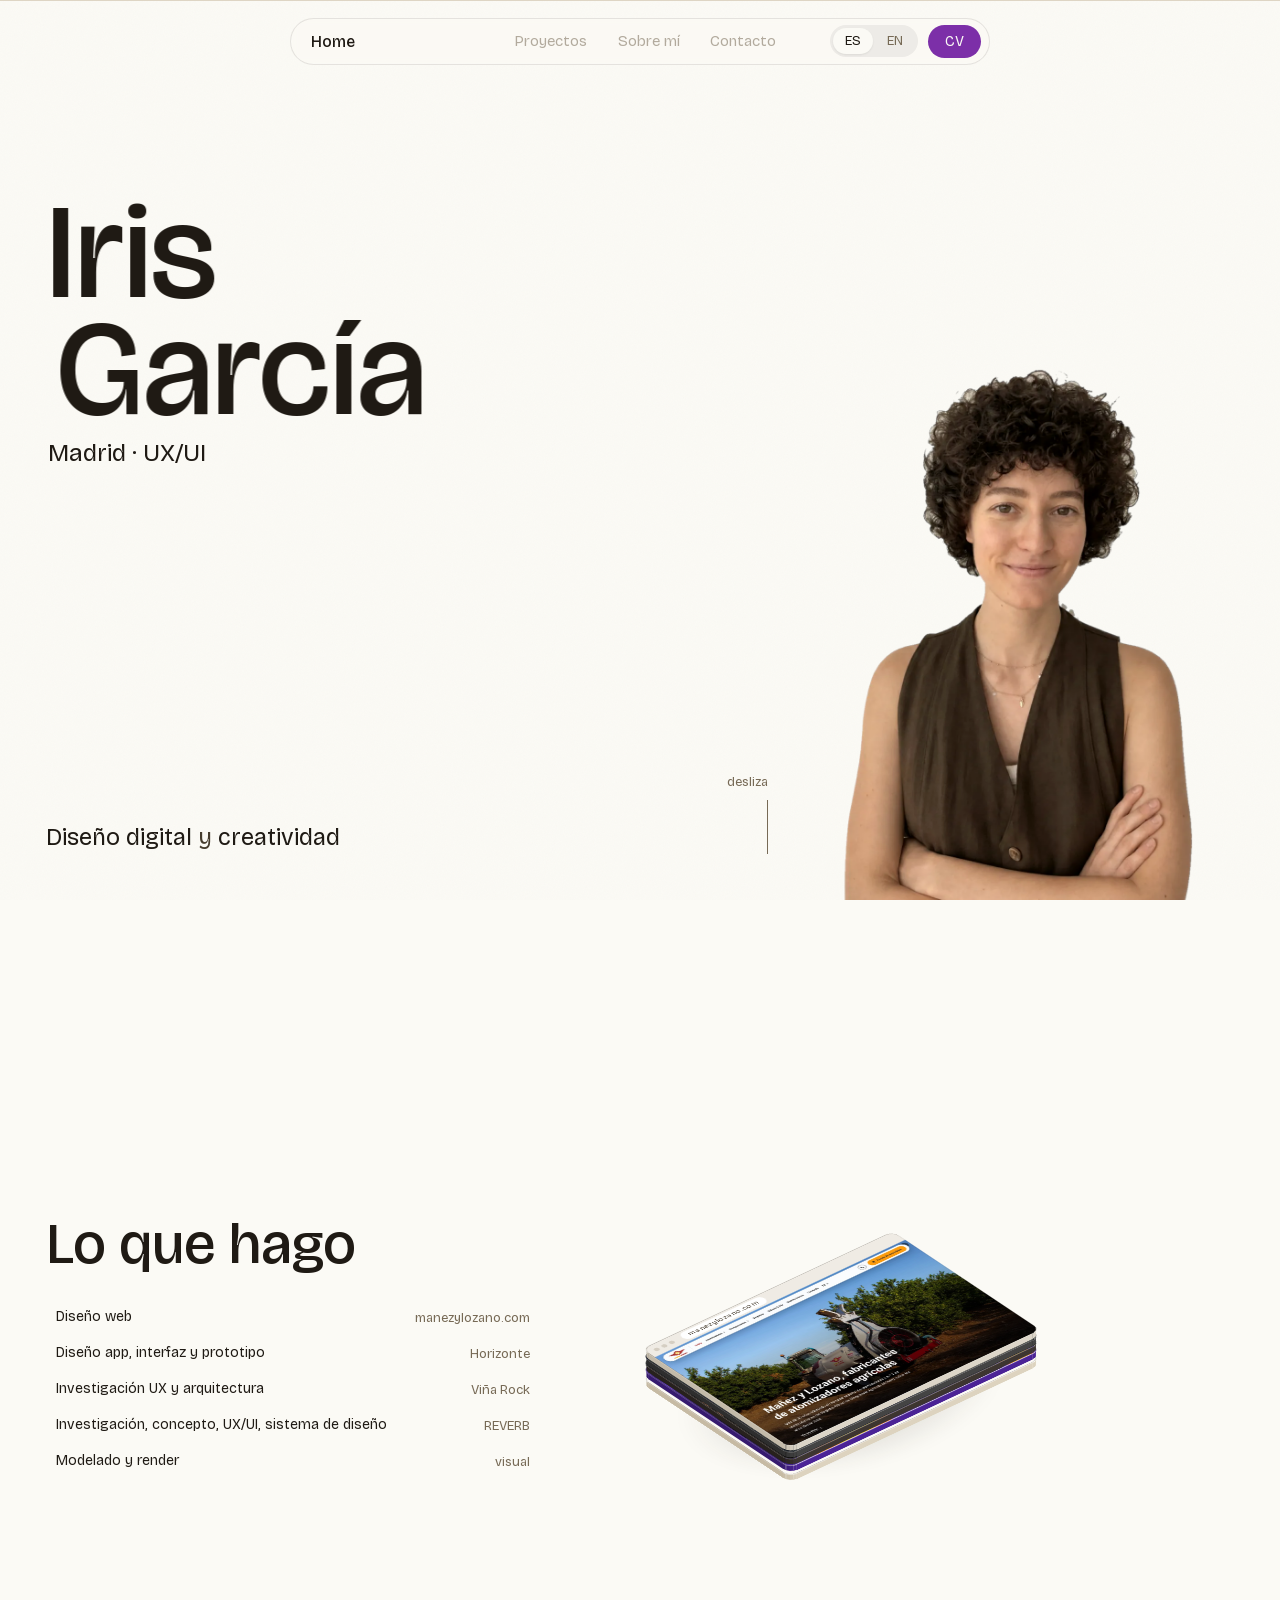
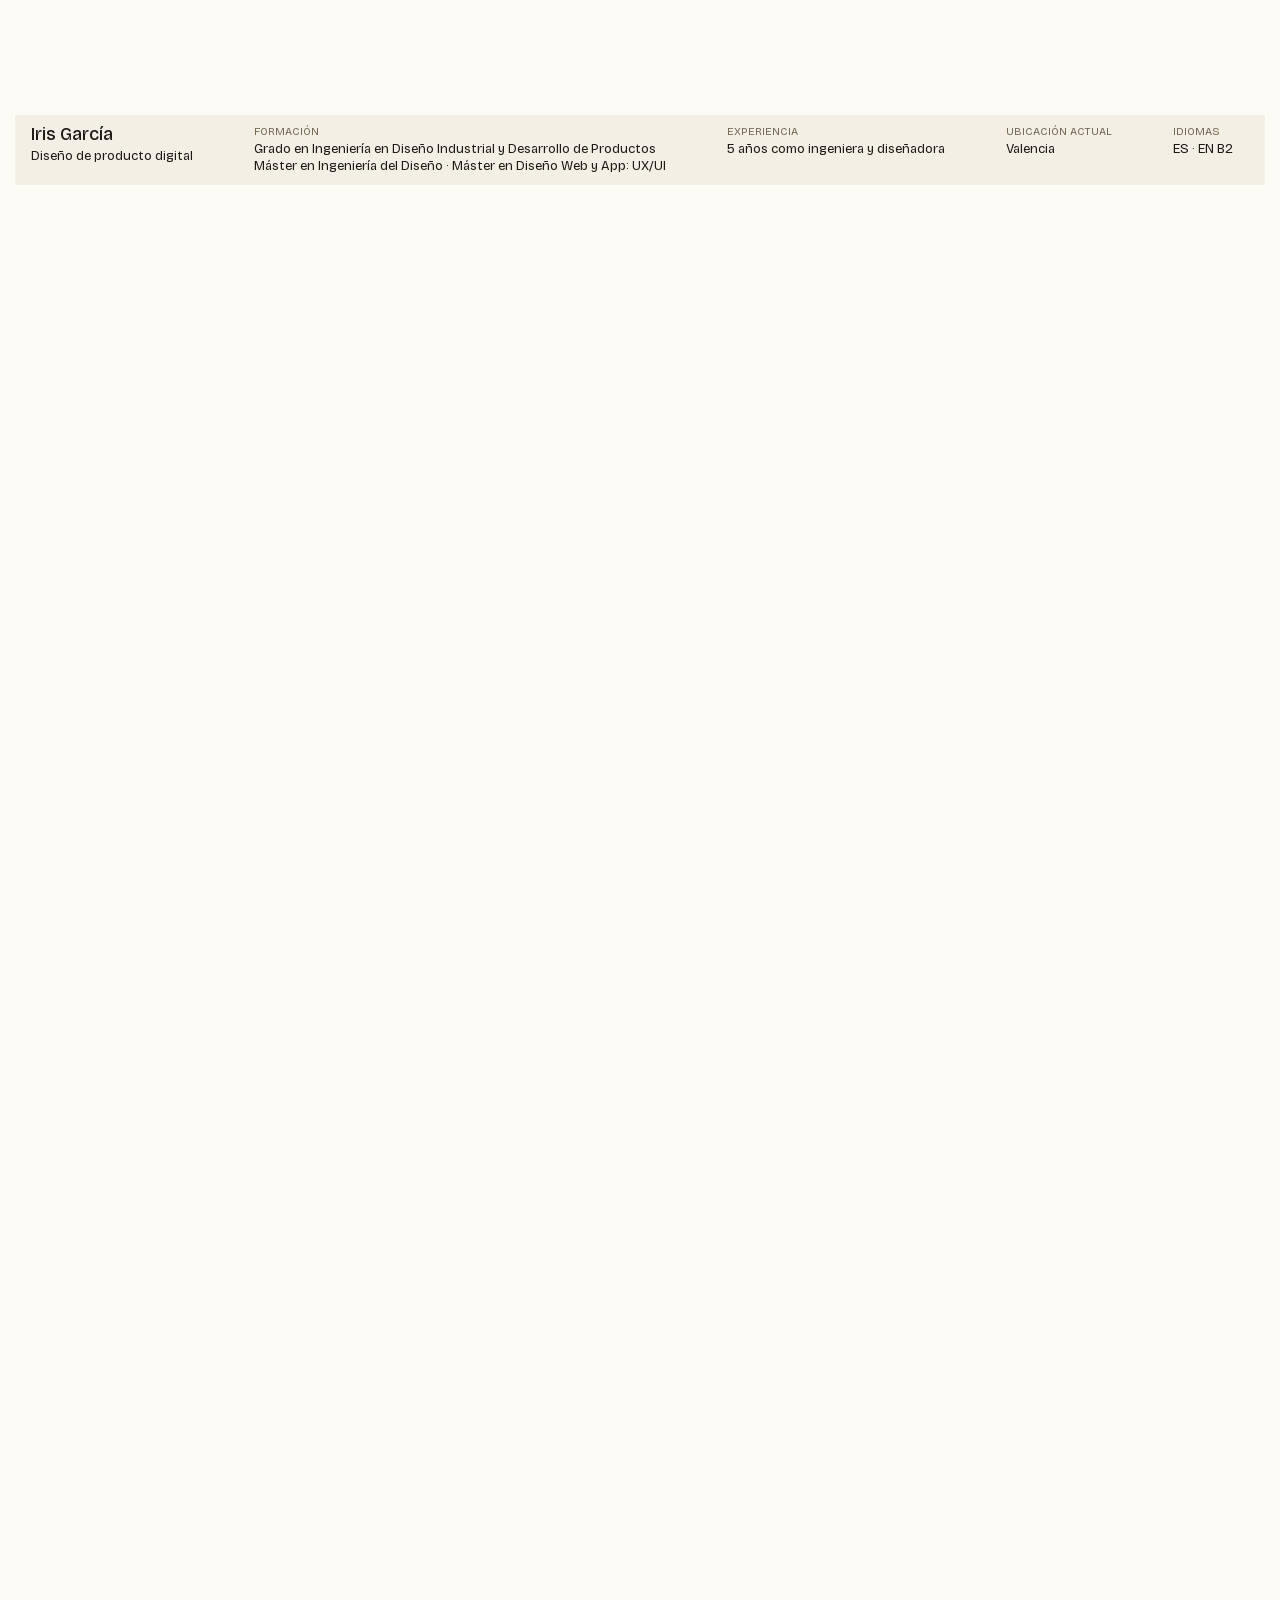
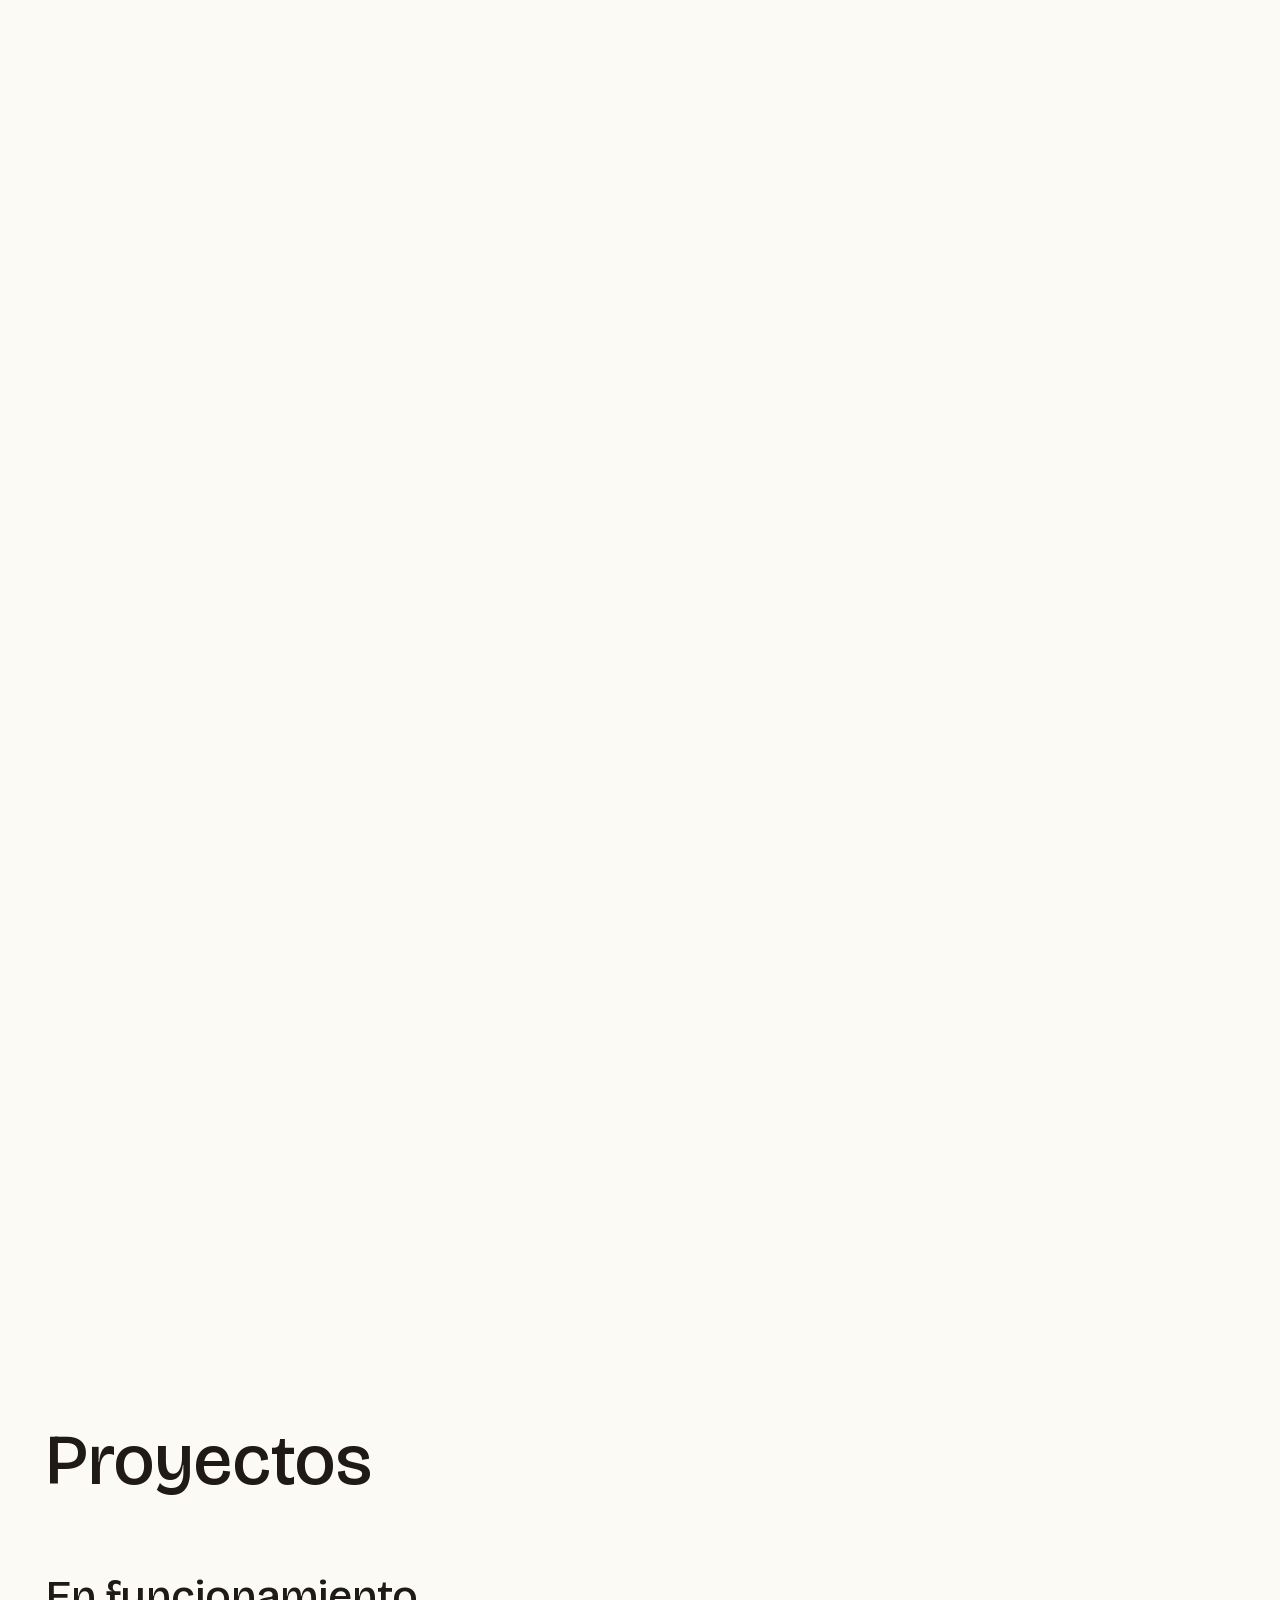
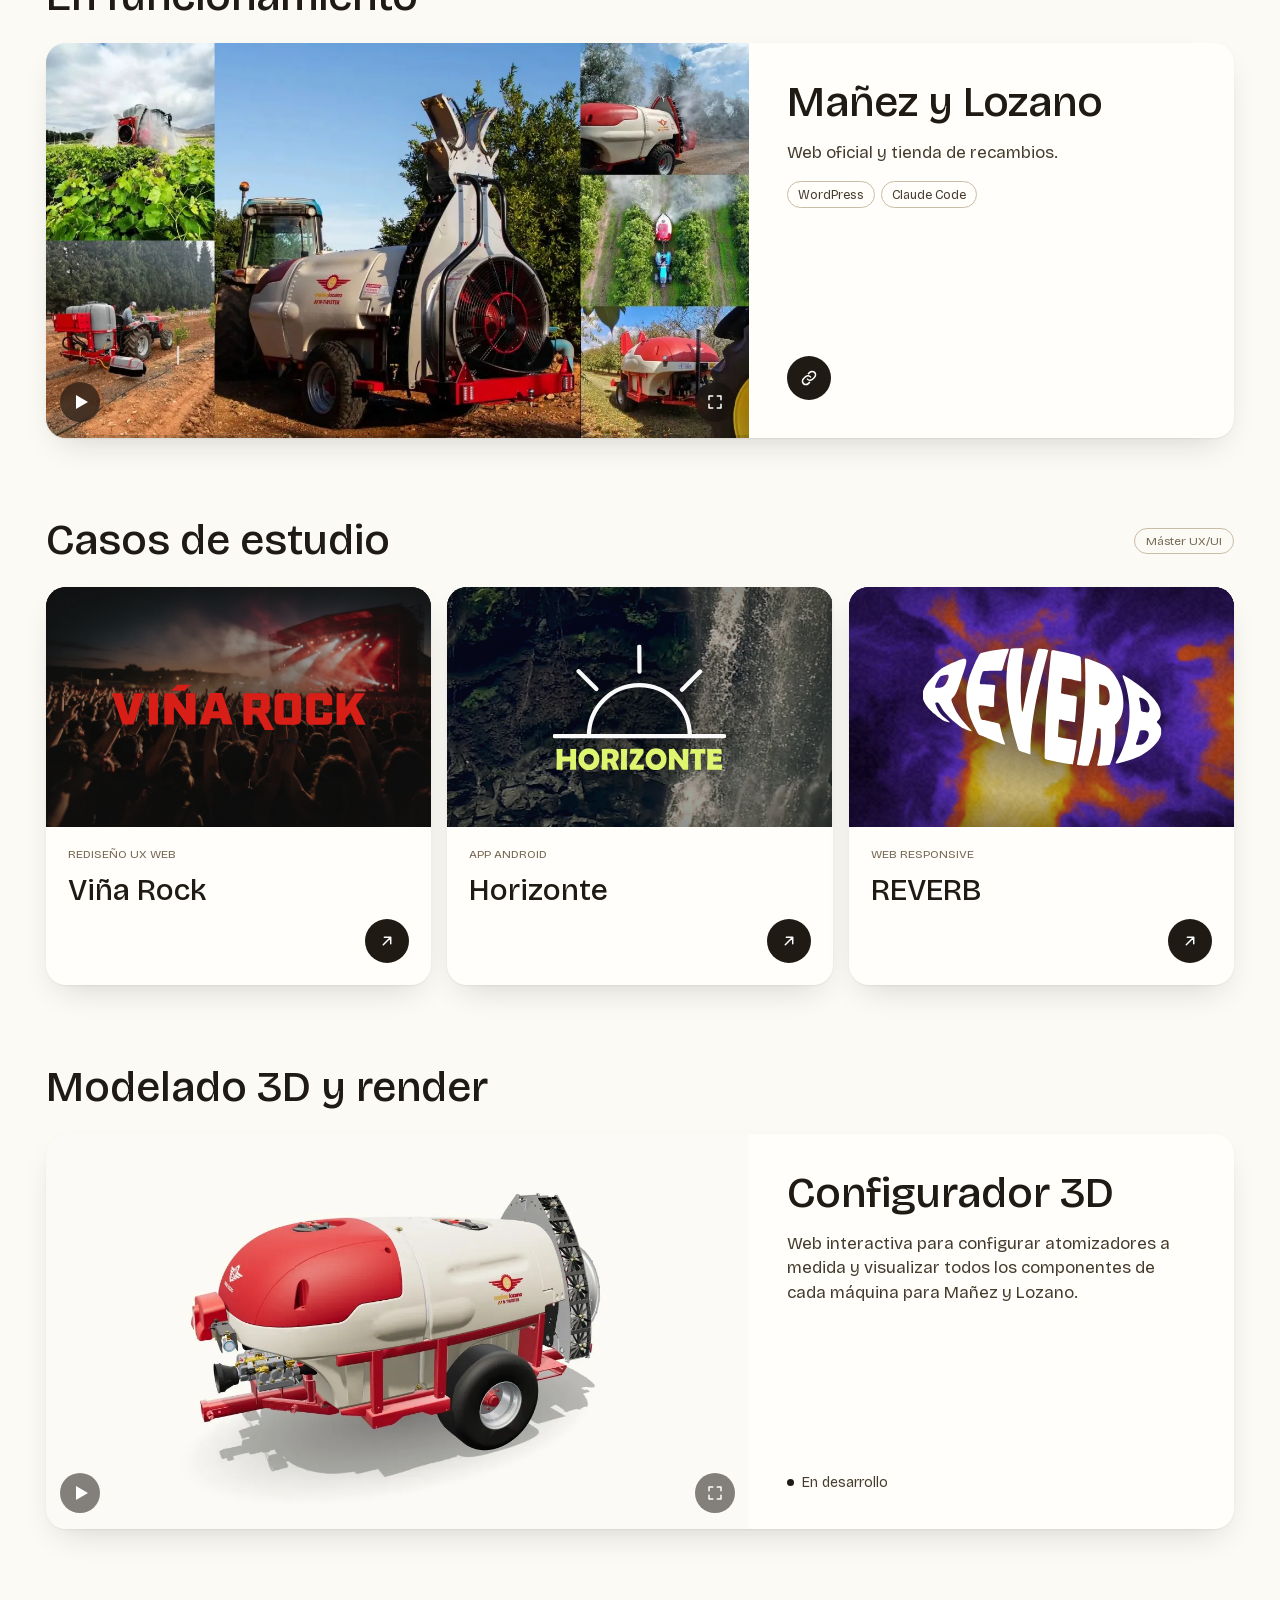
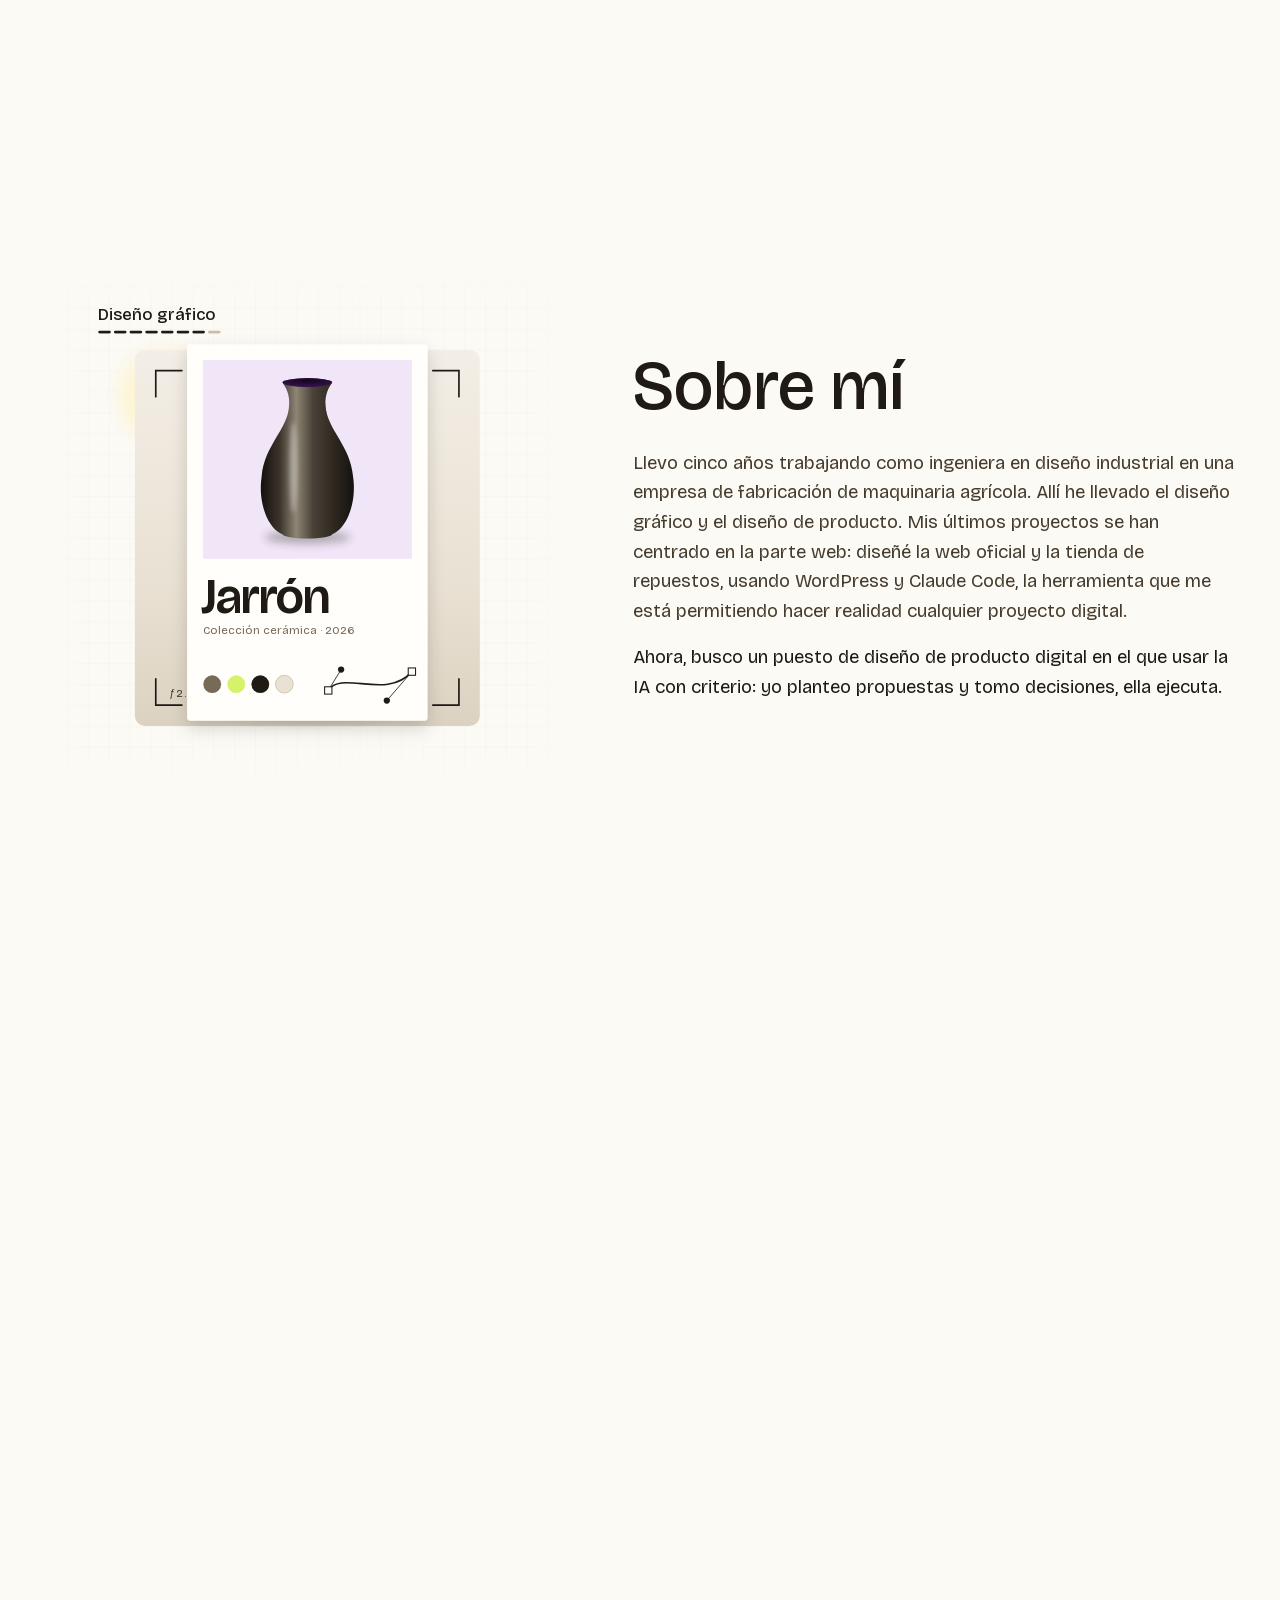
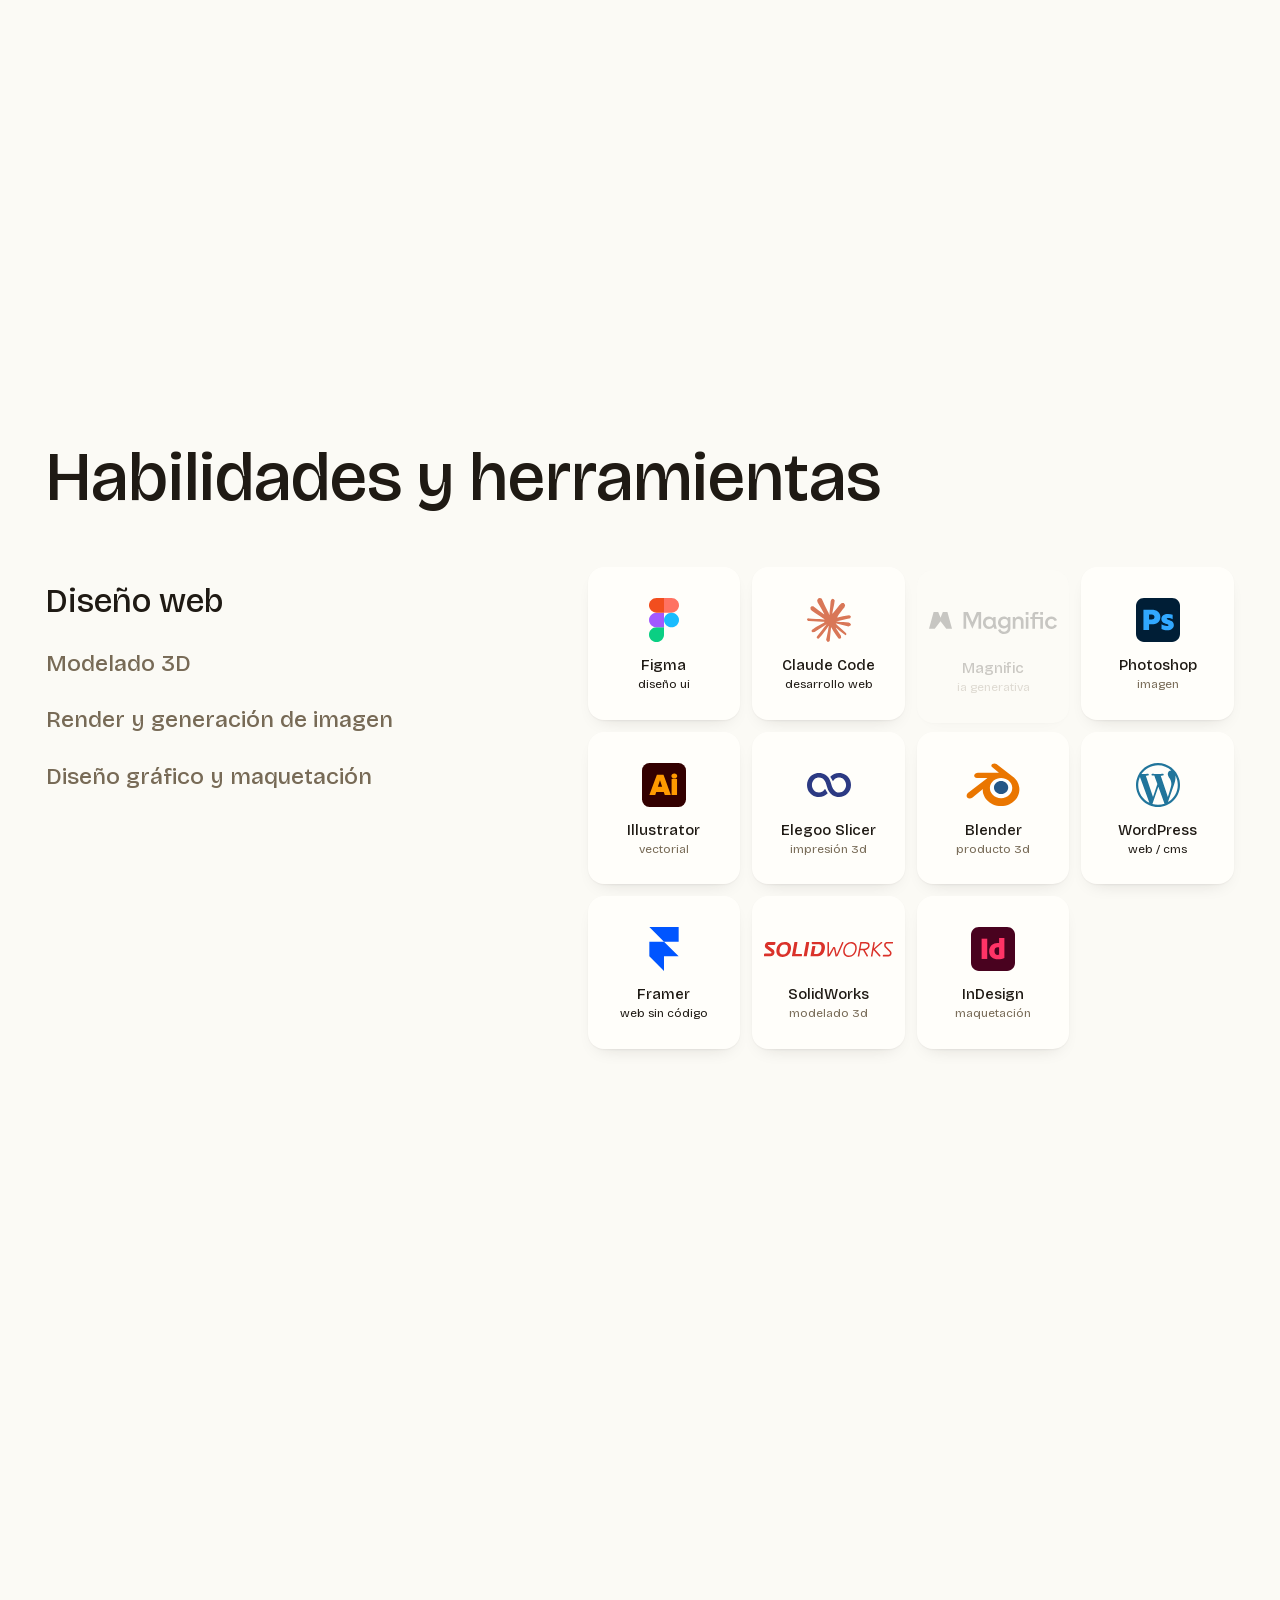
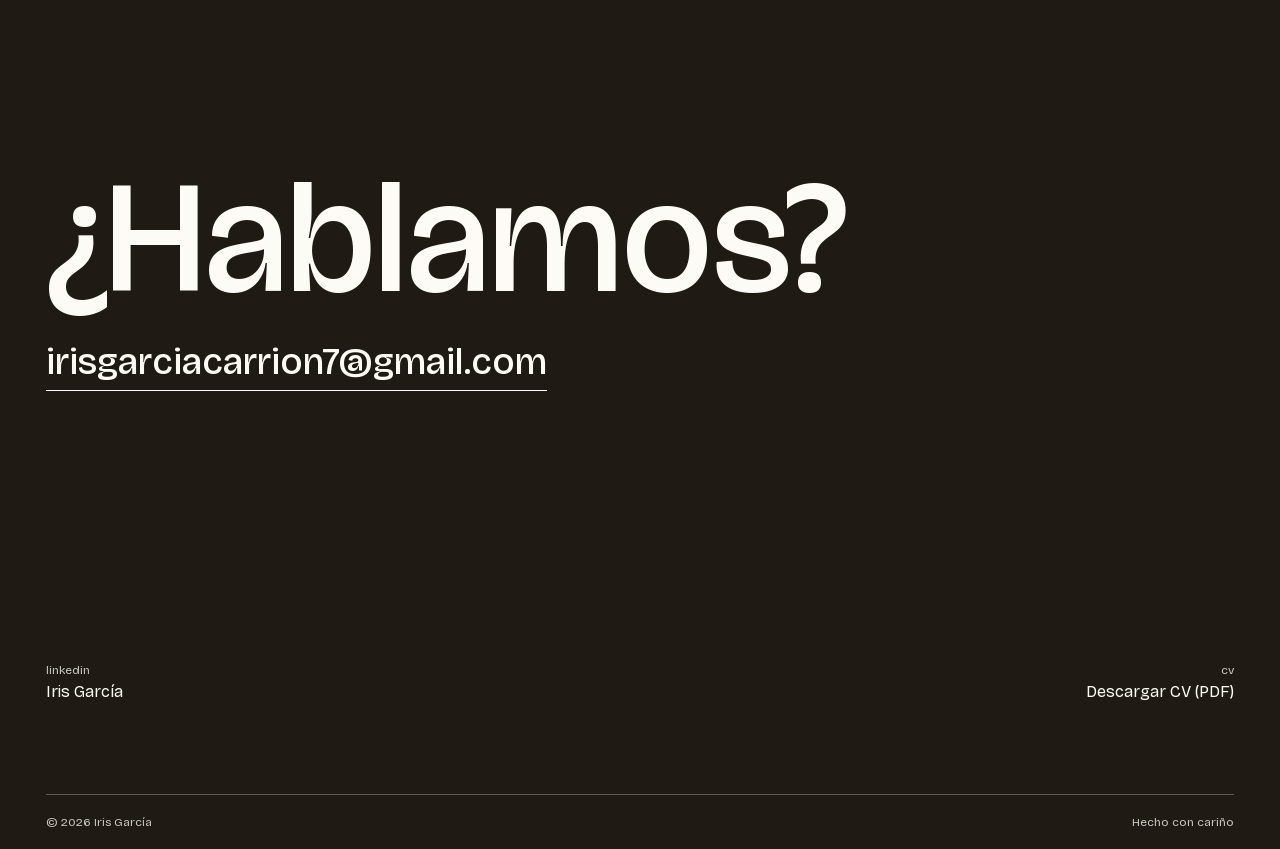
==== commit 457bb375: "Publicación del 25/11/2026, 10:57 Co-Authored-By: Claude Opus 5.5 <noreply@anthropic.com> Claude-Ses" ====
--- a/index.html
+++ b/index.html
@@ -31,7 +31,7 @@
 <link rel="stylesheet" href="scrolly/sc-hz-loop.css?v=e90f4ad9">
 <link rel="stylesheet" href="scrolly/sc-vr-loop.css?v=3dd1a551">
 <link rel="stylesheet" href="scrolly/sc-rv-loop.css?v=42aa3afa">
-<link rel="stylesheet" href="scrolly/sc-home.css?v=92ef914c">
+<link rel="stylesheet" href="scrolly/sc-home.css?v=291b0d80">
 <script src="vendor/react.production.min.js?v=aa77ae4c"></script>
 <script src="vendor/react-dom.production.min.js?v=feb8ddc9"></script>
 </head>
@@ -39,7 +39,7 @@
 <div class="grain"></div>
 <div id="root"></div>
 <script src="i18n.js?v=c9ab1441"></script>
-<script src="scrolly/sc-copy.js?v=6dd47ee6"></script>
+<script src="scrolly/sc-copy.js?v=b6ccd43b"></script>
 <script src="scrolly/sc-cursor.js?v=ead1e28a"></script>
 <script src="scrolly/sc-engine.js?v=2388ea2f"></script>
 <script src="scrolly/sc-hero.js?v=15b36e3f"></script>
@@ -49,7 +49,7 @@
 <script src="scrolly/sc-vr-loop.js?v=5a9b24b0"></script>
 <script src="scrolly/sc-rv-shader.js?v=501cf379"></script>
 <script src="scrolly/sc-rv-loop.js?v=bb8b9fc8"></script>
-<script src="scrolly/sc-enfoque.js?v=565095ff"></script>
+<script src="scrolly/sc-enfoque.js?v=353dda9c"></script>
 <script src="scrolly/sc-proyectos.js?v=16ad4a81"></script>
 <script src="scrolly/sc-close.js?v=5d335d4a"></script>
 <script src="scrolly/sc-cv.js?v=c94c5a9f"></script>
--- a/scrolly/sc-home.css
+++ b/scrolly/sc-home.css
@@ -13,7 +13,6 @@
 .sheet .frame{position:absolute;inset:14px}
 .pa-grid{position:relative;z-index:2;height:100%;max-width:1440px;margin:0 auto;display:grid;grid-template-columns:minmax(0,.86fr) minmax(0,1.14fr);gap:clamp(20px,3vw,44px);padding:78px var(--pad) 98px;align-items:center}
 .pa-title{margin-top:14px;font-size:clamp(34px,min(4.5vw,8vh),70px);line-height:1;font-weight:500}
-.pa-sub{margin-top:16px;font-size:clamp(15px,min(1.25vw,2.3vh),19px);line-height:1.45;color:var(--ink-soft);max-width:42ch}
 .bom{list-style:none;display:flex;flex-direction:column;gap:2px;margin-top:clamp(16px,3vh,30px);max-width:560px}
 .bom li{display:grid;grid-template-columns:minmax(0,1fr) auto;gap:10px;align-items:start;padding:clamp(5px,.9vh,8px) 10px;border-radius:10px;font-size:clamp(14px,1.1vw,16px);transition:color .35s var(--ease),background-color .35s var(--ease)}
 .bom .t small{display:block;max-height:0;opacity:0;overflow:hidden;font-size:13px;line-height:1.35;color:var(--ink-soft);transition:max-height .45s var(--ease),opacity .35s,margin .45s var(--ease)}
@@ -80,7 +79,6 @@
   .pa-stage{order:-1}
   .iso-wrap{left:50%}
   .pa-title{font-size:30px;margin-top:8px}
-  .pa-sub{display:none}
   .bom{margin-top:12px}
   .bom li{padding:4px 8px;font-size:14px}
   .bom .t small{font-size:12px}
@@ -111,7 +109,7 @@
 }
 /* móvil en horizontal: la lista a un lado y la pila al otro */
 @media (max-width:980px) and (max-height:500px){
-  .pa-sub,.cajetin,.pa-svg.front,.pa-bals{display:none}
+  .cajetin,.pa-svg.front,.pa-bals{display:none}
   .pa-grid{grid-template-columns:minmax(0,1.2fr) minmax(0,.8fr);grid-template-rows:none;align-items:center;gap:12px;padding:62px var(--pad) 20px}
   .pa-stage{order:0}
   .iso-wrap{left:50%}
@@ -305,7 +303,6 @@
 @media (min-width:1500px){
   .pa-grid,.pp-in{max-width:calc(1440px * var(--fz))}
   .pa-title{font-size:max(clamp(34px,min(4.5vw,8vh),70px),calc(4.2 * var(--u)))}
-  .pa-sub{font-size:calc(clamp(15px,min(1.25vw,2.3vh),19px) * var(--fz))}
   .bom{max-width:calc(560px * var(--fz))}
   .bom li{font-size:calc(16px * var(--fz))}
   .bom .t small,.bom .p,.bal,.cajetin .v{font-size:calc(13px * var(--fz))}
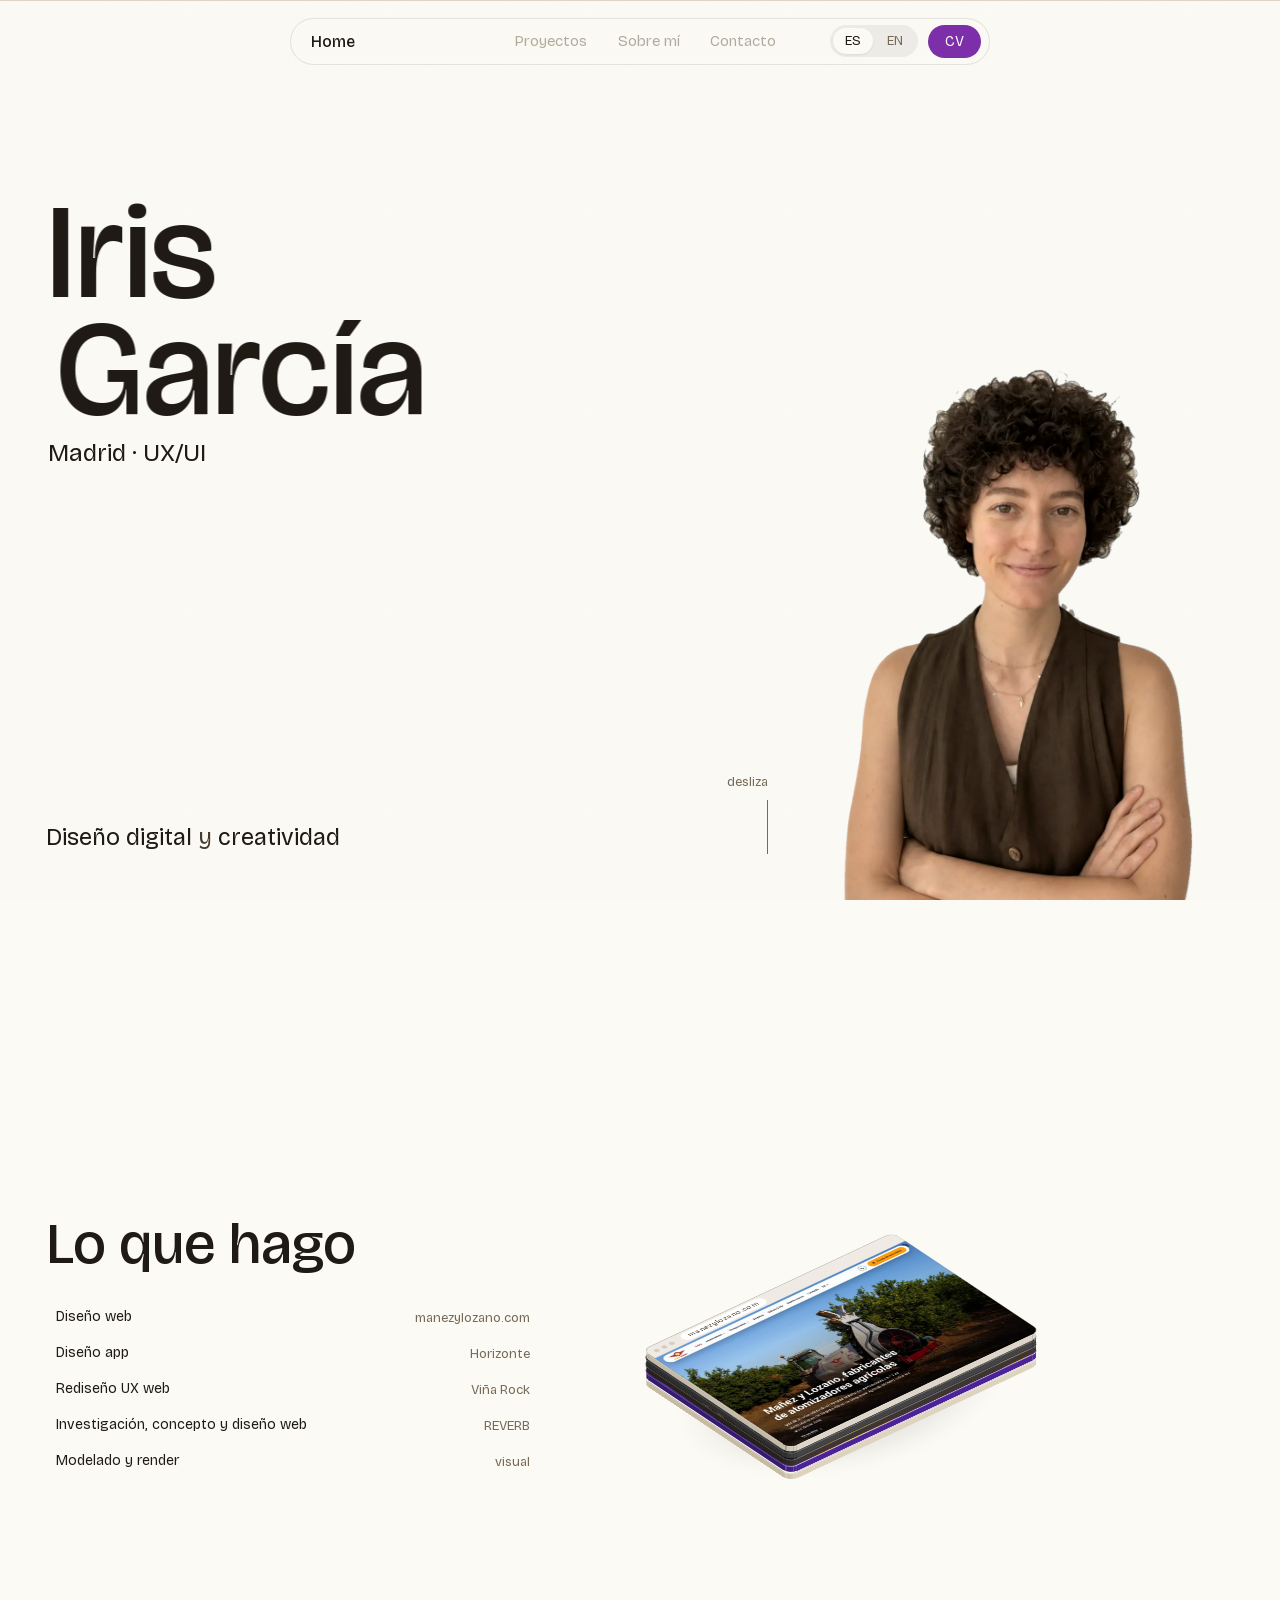
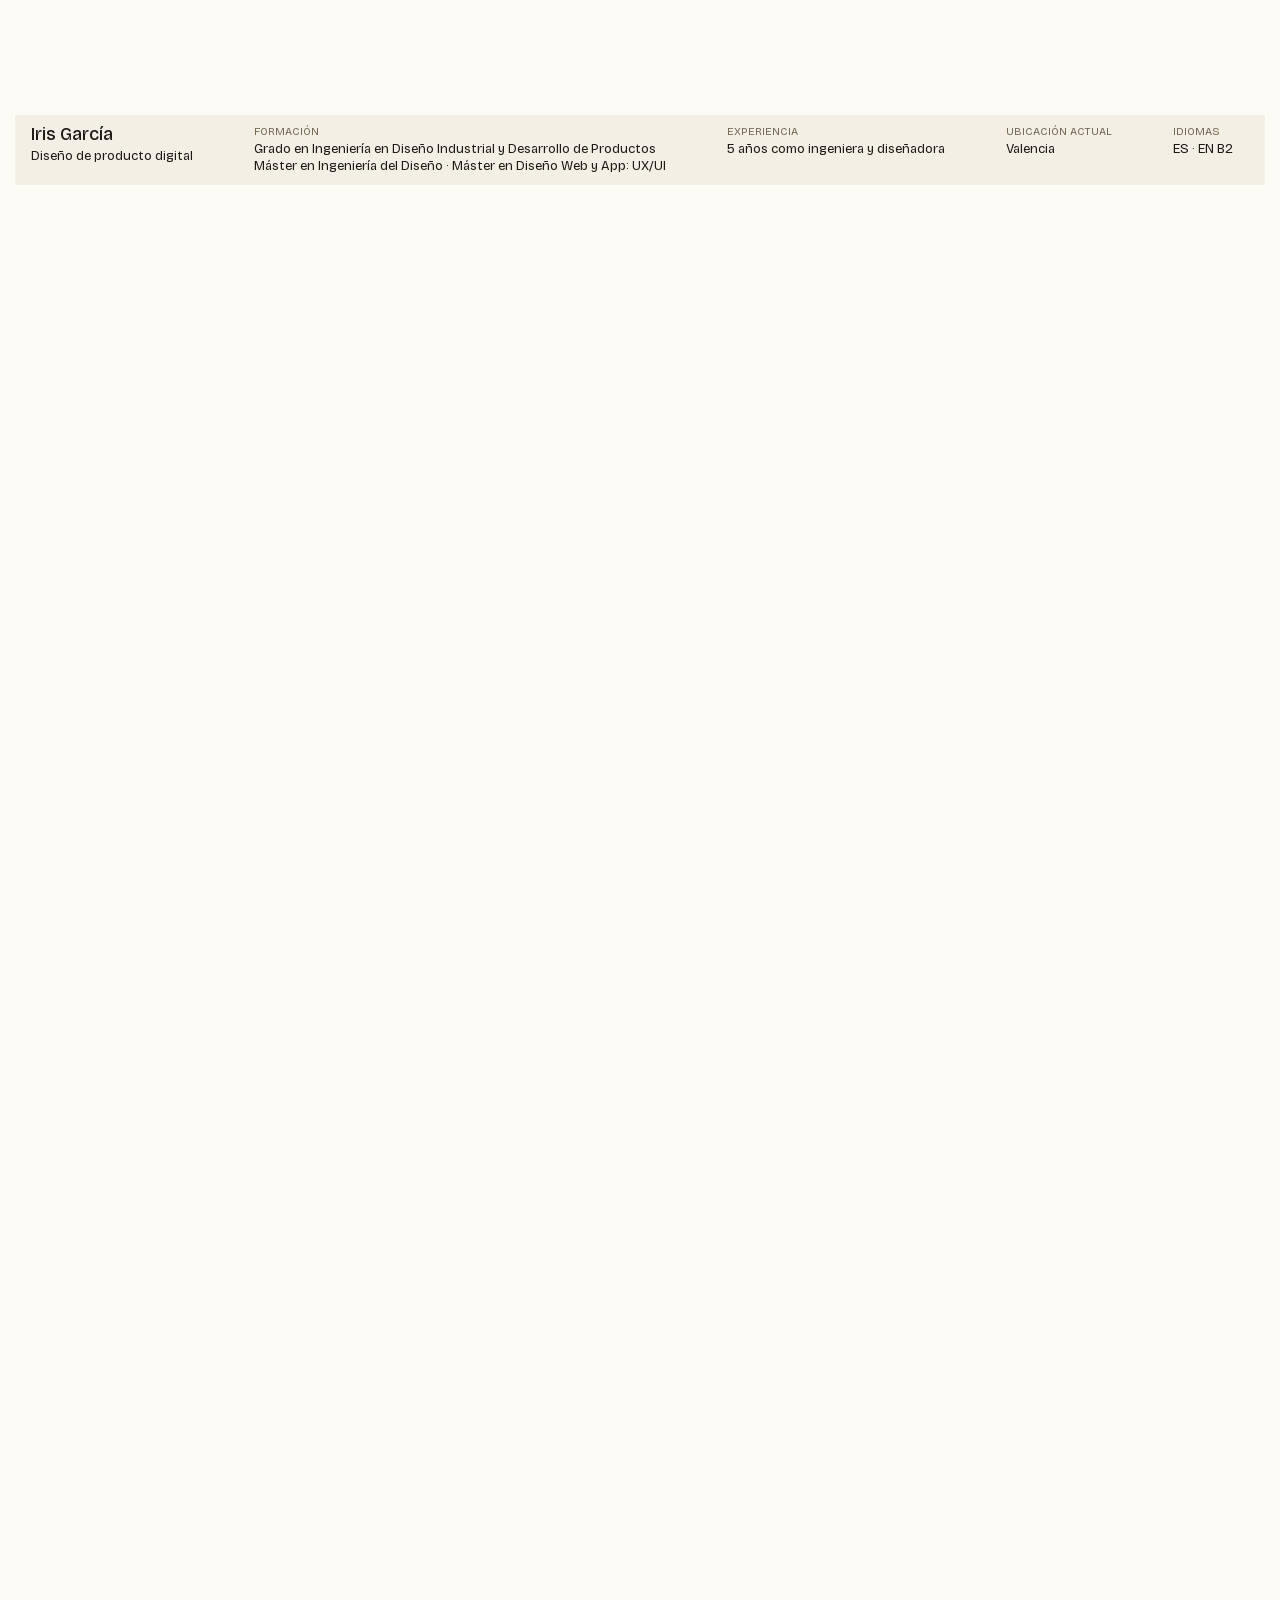
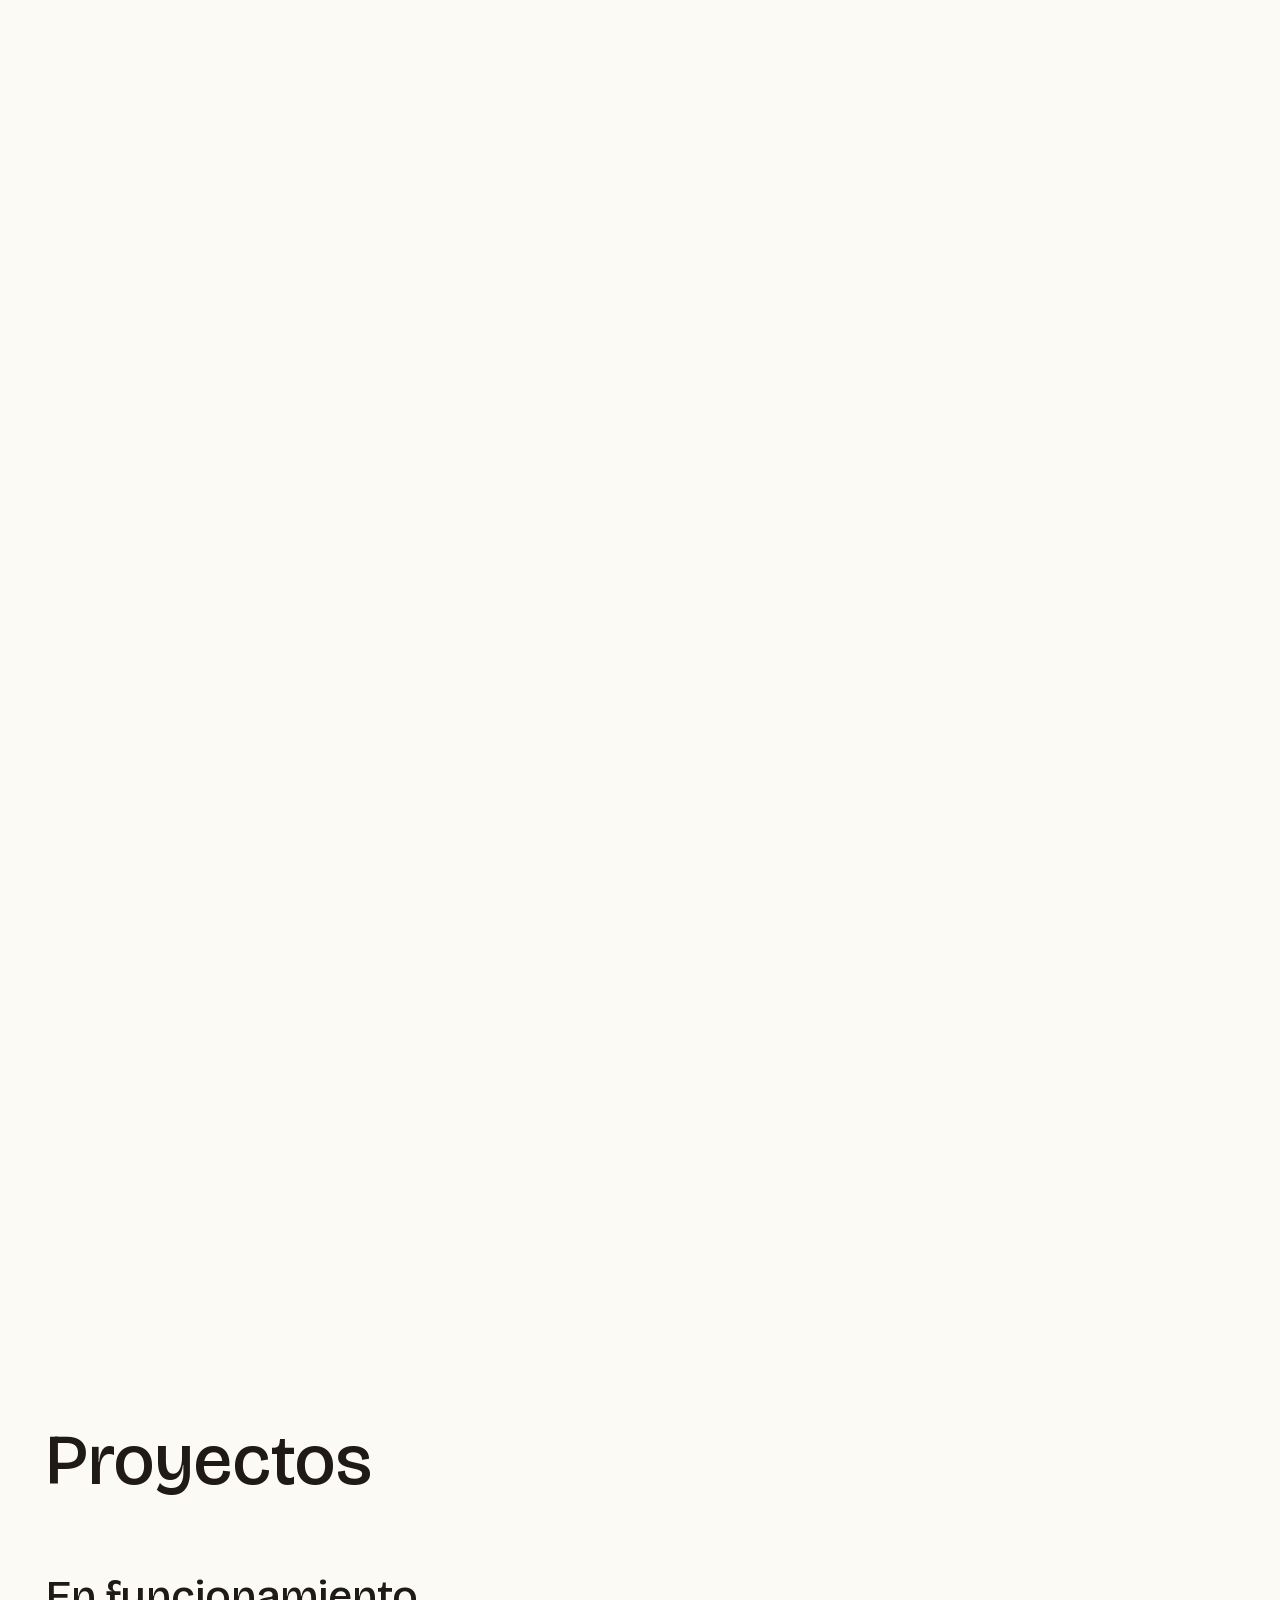
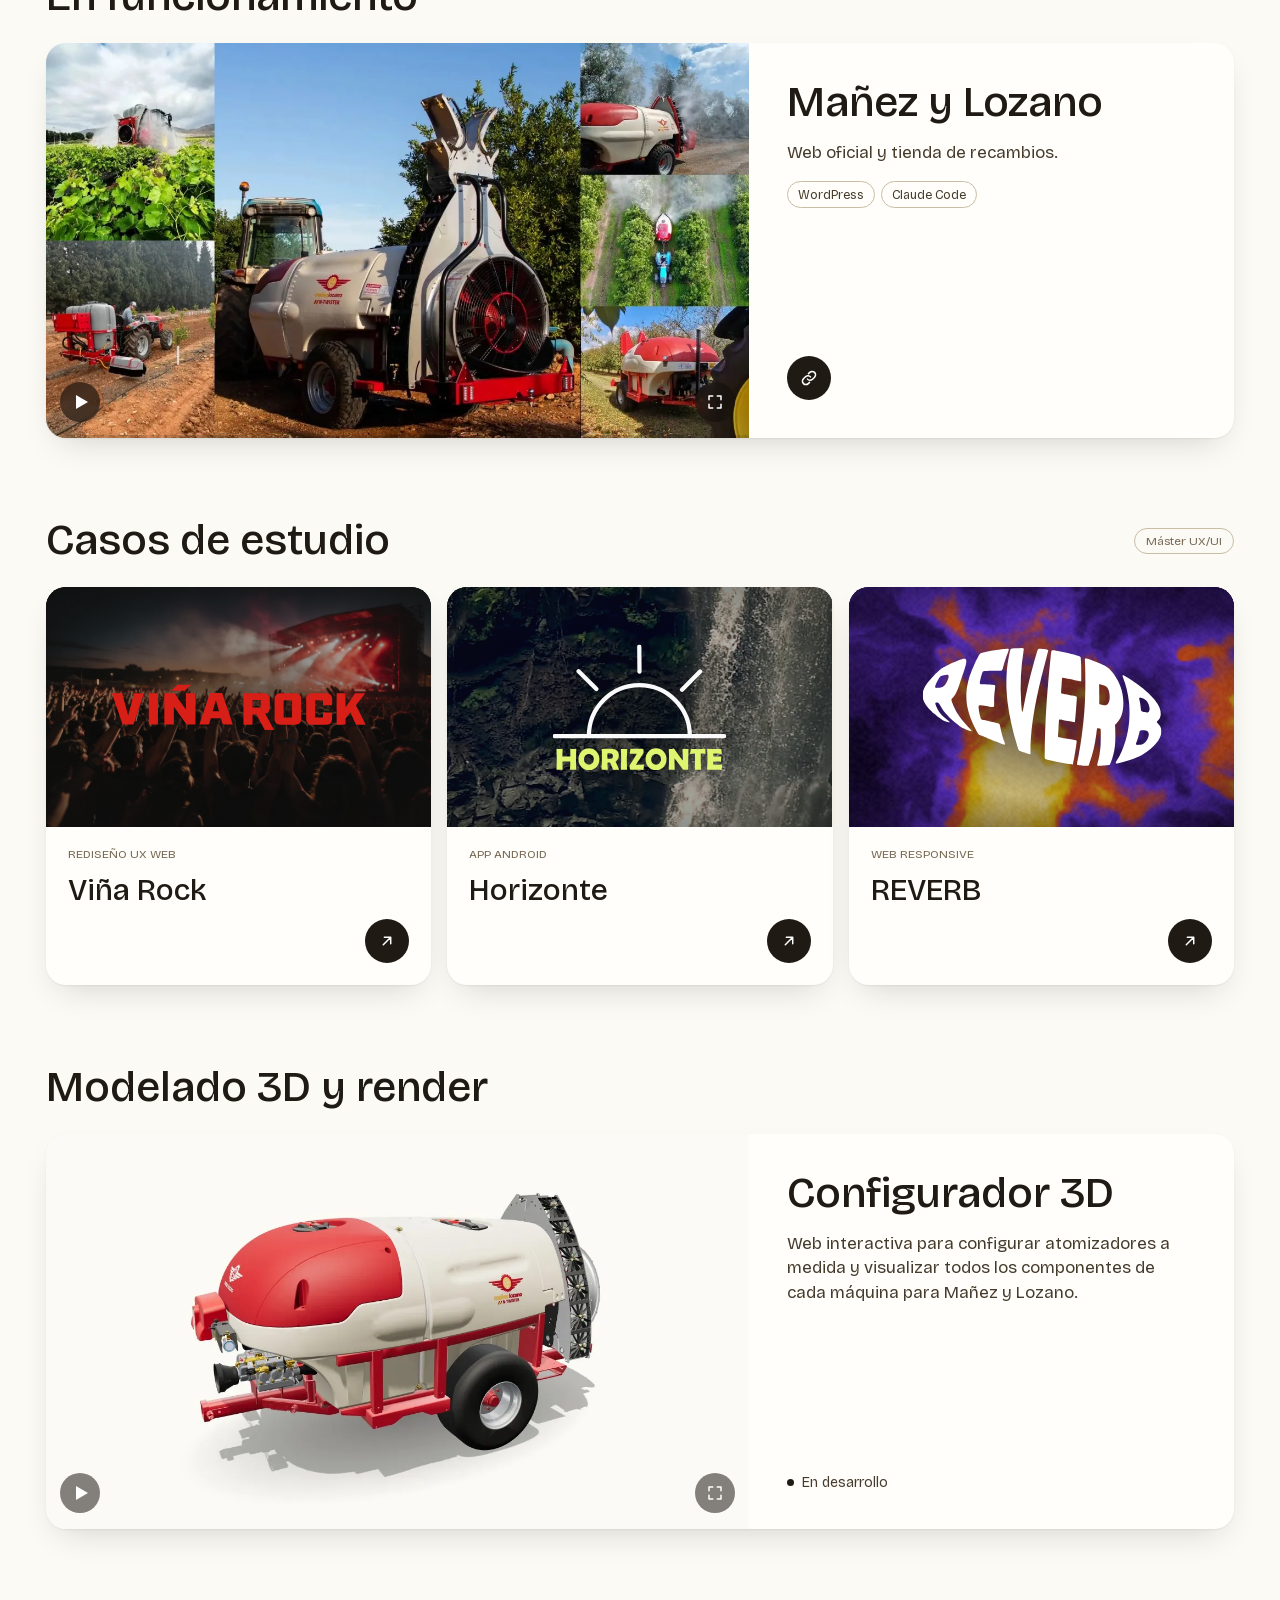
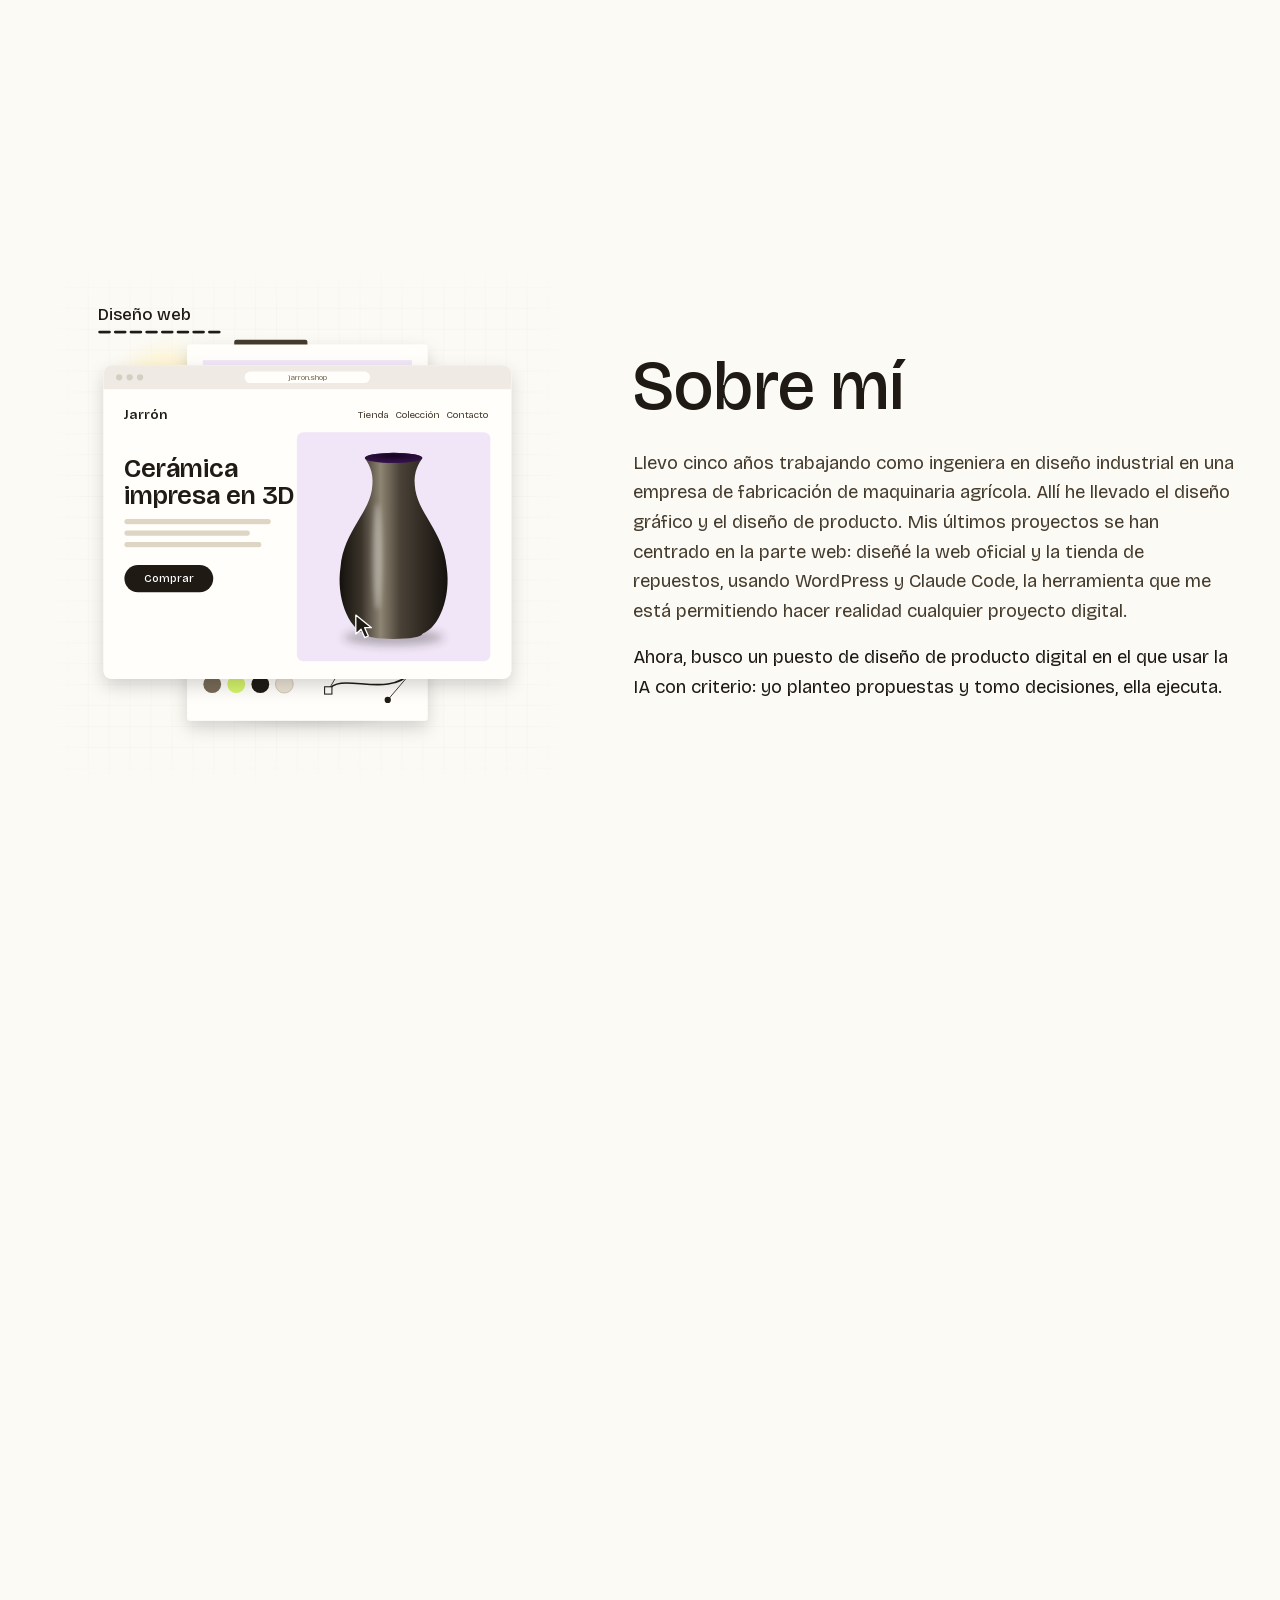
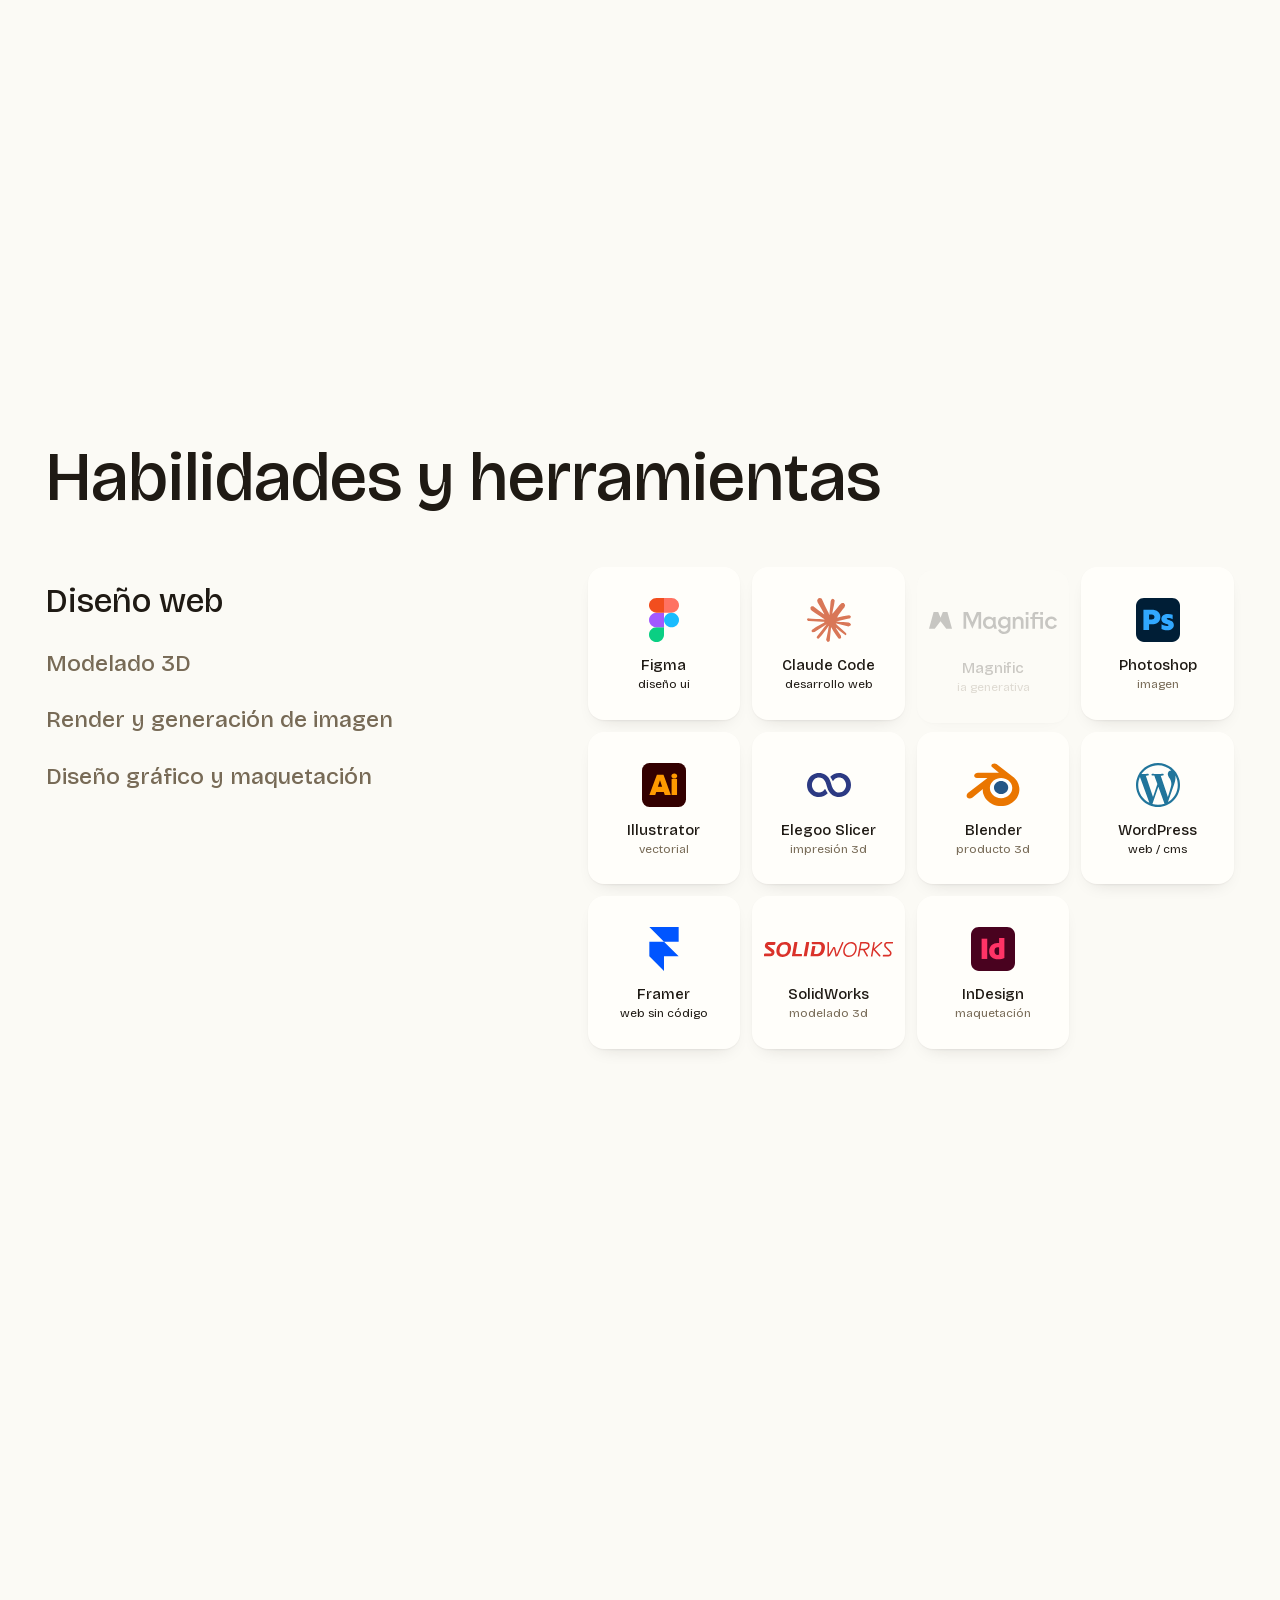
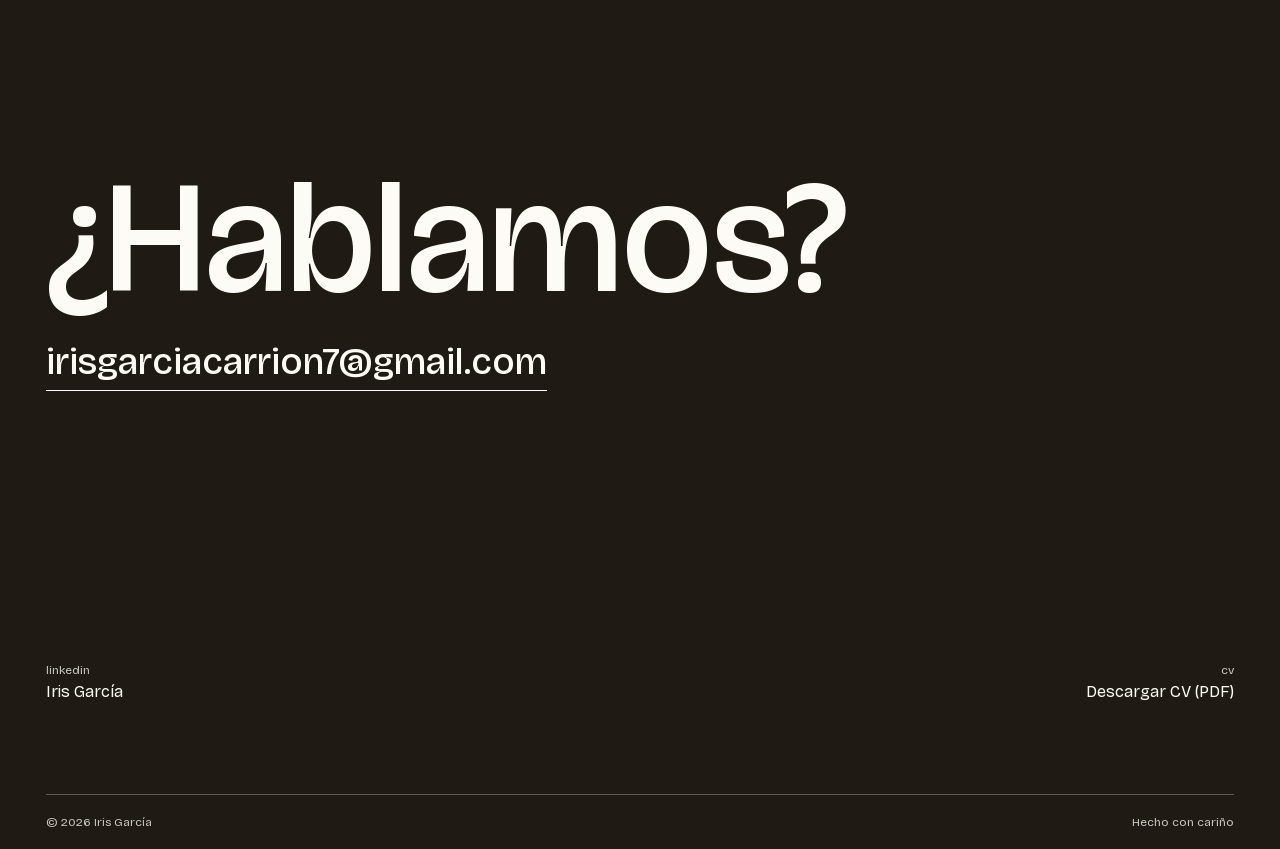
==== commit b8ad7d19: "Publicación del 25/11/2026, 12:12 Co-Authored-By: Claude Opus 5.5 <noreply@anthropic.com> Claude-Ses" ====
--- a/index.html
+++ b/index.html
@@ -31,7 +31,7 @@
 <link rel="stylesheet" href="scrolly/sc-hz-loop.css?v=e90f4ad9">
 <link rel="stylesheet" href="scrolly/sc-vr-loop.css?v=3dd1a551">
 <link rel="stylesheet" href="scrolly/sc-rv-loop.css?v=42aa3afa">
-<link rel="stylesheet" href="scrolly/sc-home.css?v=291b0d80">
+<link rel="stylesheet" href="scrolly/sc-home.css?v=96f9a95f">
 <script src="vendor/react.production.min.js?v=aa77ae4c"></script>
 <script src="vendor/react-dom.production.min.js?v=feb8ddc9"></script>
 </head>
@@ -39,7 +39,7 @@
 <div class="grain"></div>
 <div id="root"></div>
 <script src="i18n.js?v=c9ab1441"></script>
-<script src="scrolly/sc-copy.js?v=b6ccd43b"></script>
+<script src="scrolly/sc-copy.js?v=fe4120e7"></script>
 <script src="scrolly/sc-cursor.js?v=ead1e28a"></script>
 <script src="scrolly/sc-engine.js?v=2388ea2f"></script>
 <script src="scrolly/sc-hero.js?v=15b36e3f"></script>
--- a/scrolly/sc-home.css
+++ b/scrolly/sc-home.css
@@ -88,15 +88,16 @@
   .cajetin>div:nth-child(n+2){display:none}
   .cajetin>div.cj-m{display:flex}
 }
-/* móvil: la descripción de la fila activa va debajo, a todo el ancho; antes iba en la columna
-   estrecha y se cortaba. El tamaño de la pila baja en pantallas cortas para que nada quede
-   detrás del cajetín, y en las muy cortas el cajetín se quita */
+/* móvil: la descripción de la fila activa va debajo del título y en su misma columna, sin
+   meterse bajo el enlace (25/11/2026); el tope de alto es mayor para que quepan tres líneas.
+   El tamaño de la pila baja en pantallas cortas para que nada quede detrás del cajetín, y en
+   las muy cortas el cajetín se quita */
 @media (max-width:880px){
   /* al esconderse la barra del navegador la lámina llega hasta abajo */
   .pa .sticky{height:100dvh}
   .bom li{row-gap:0}
   .bom .t{display:contents}
-  .bom .t small{grid-column:1 / -1;grid-row:2}
+  .bom .t small{grid-column:1;grid-row:2}
   .bom li.on .t small{max-height:6em}
   .bom .p{margin:-10px 0;padding:12px 0 10px 12px}
 }
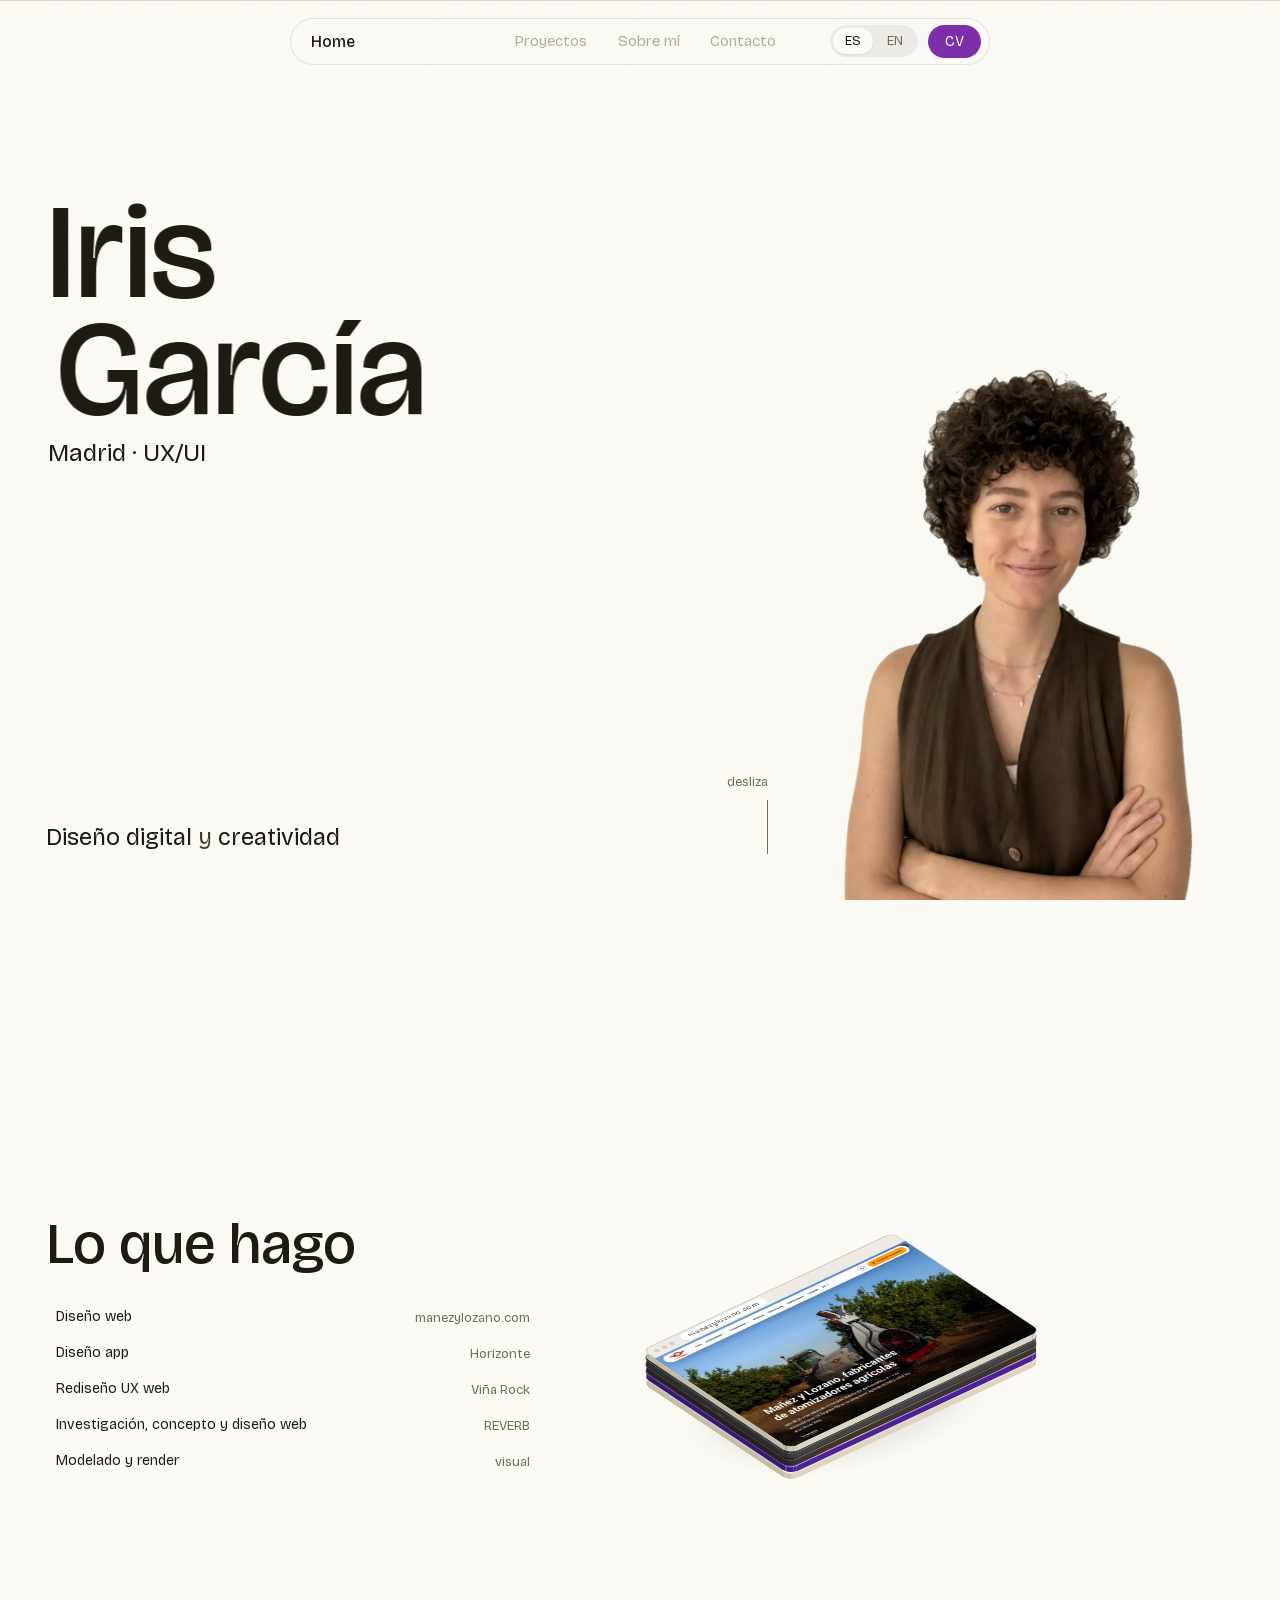
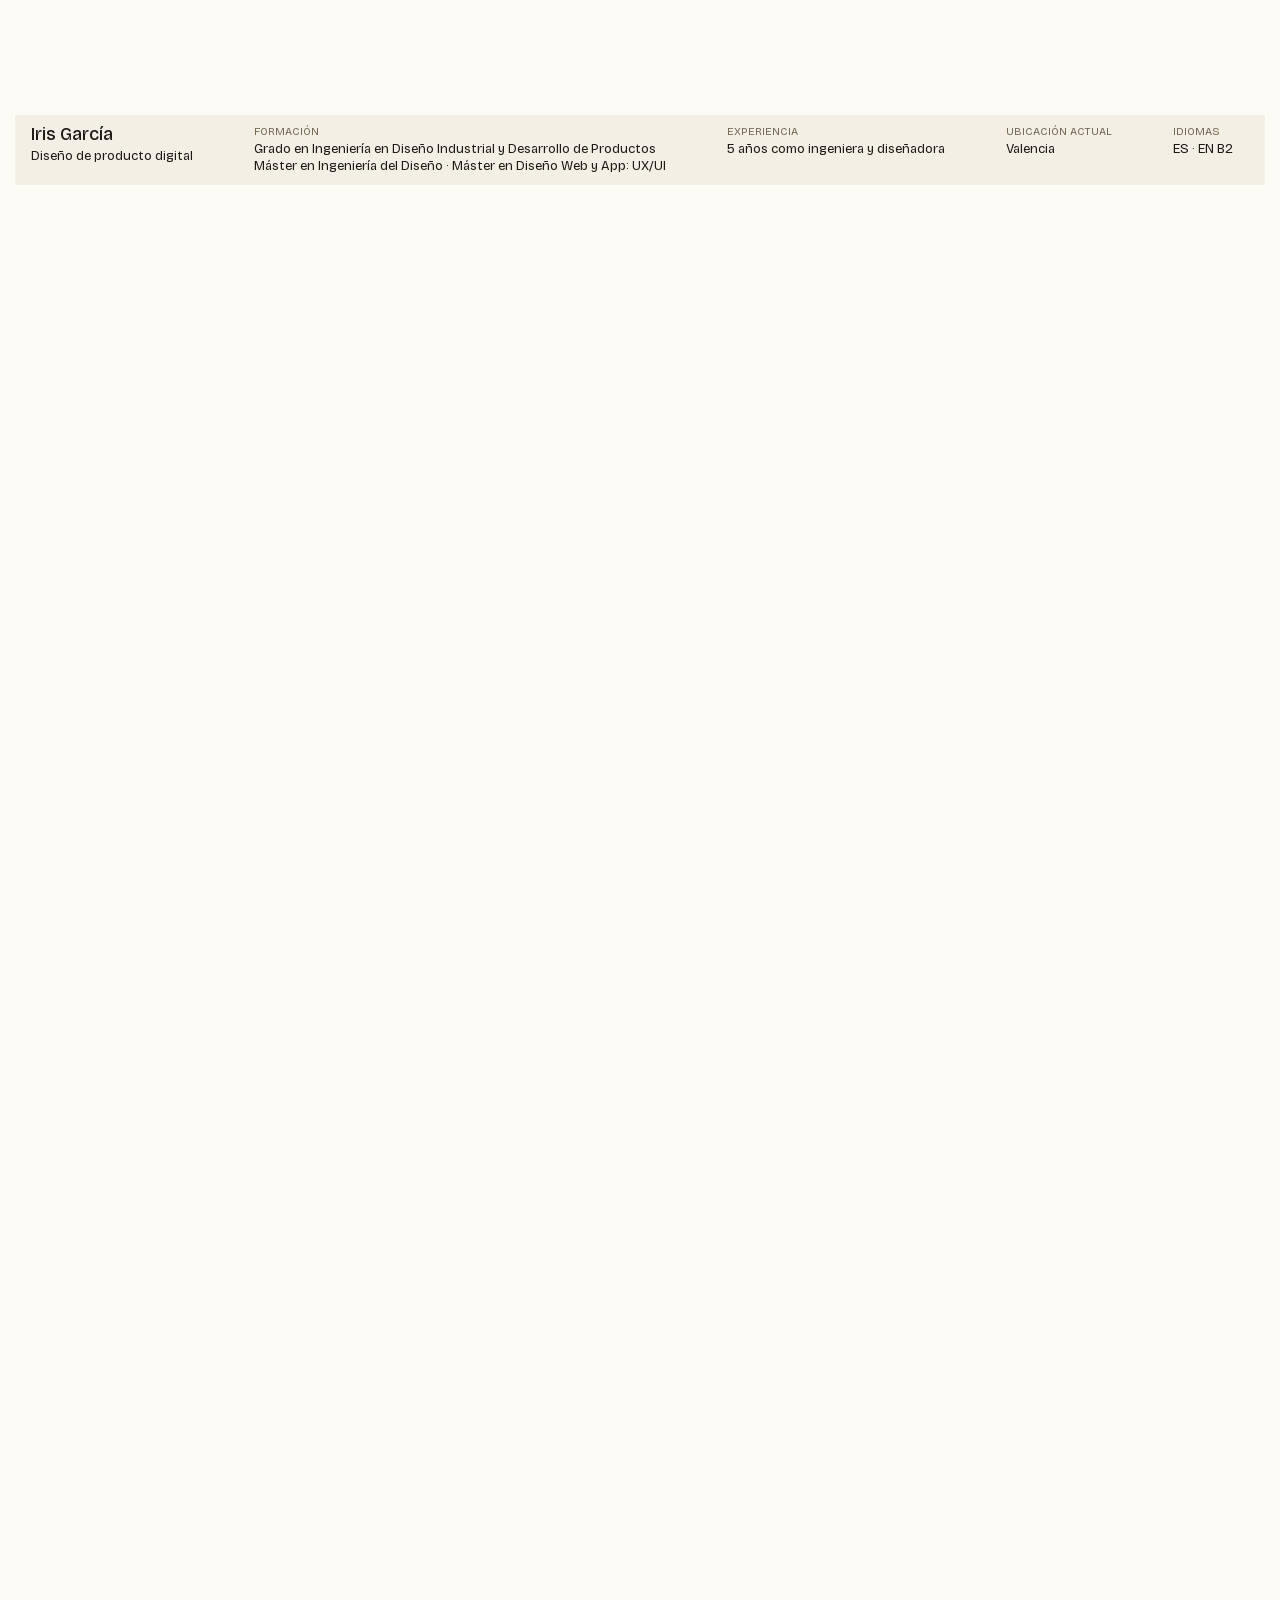
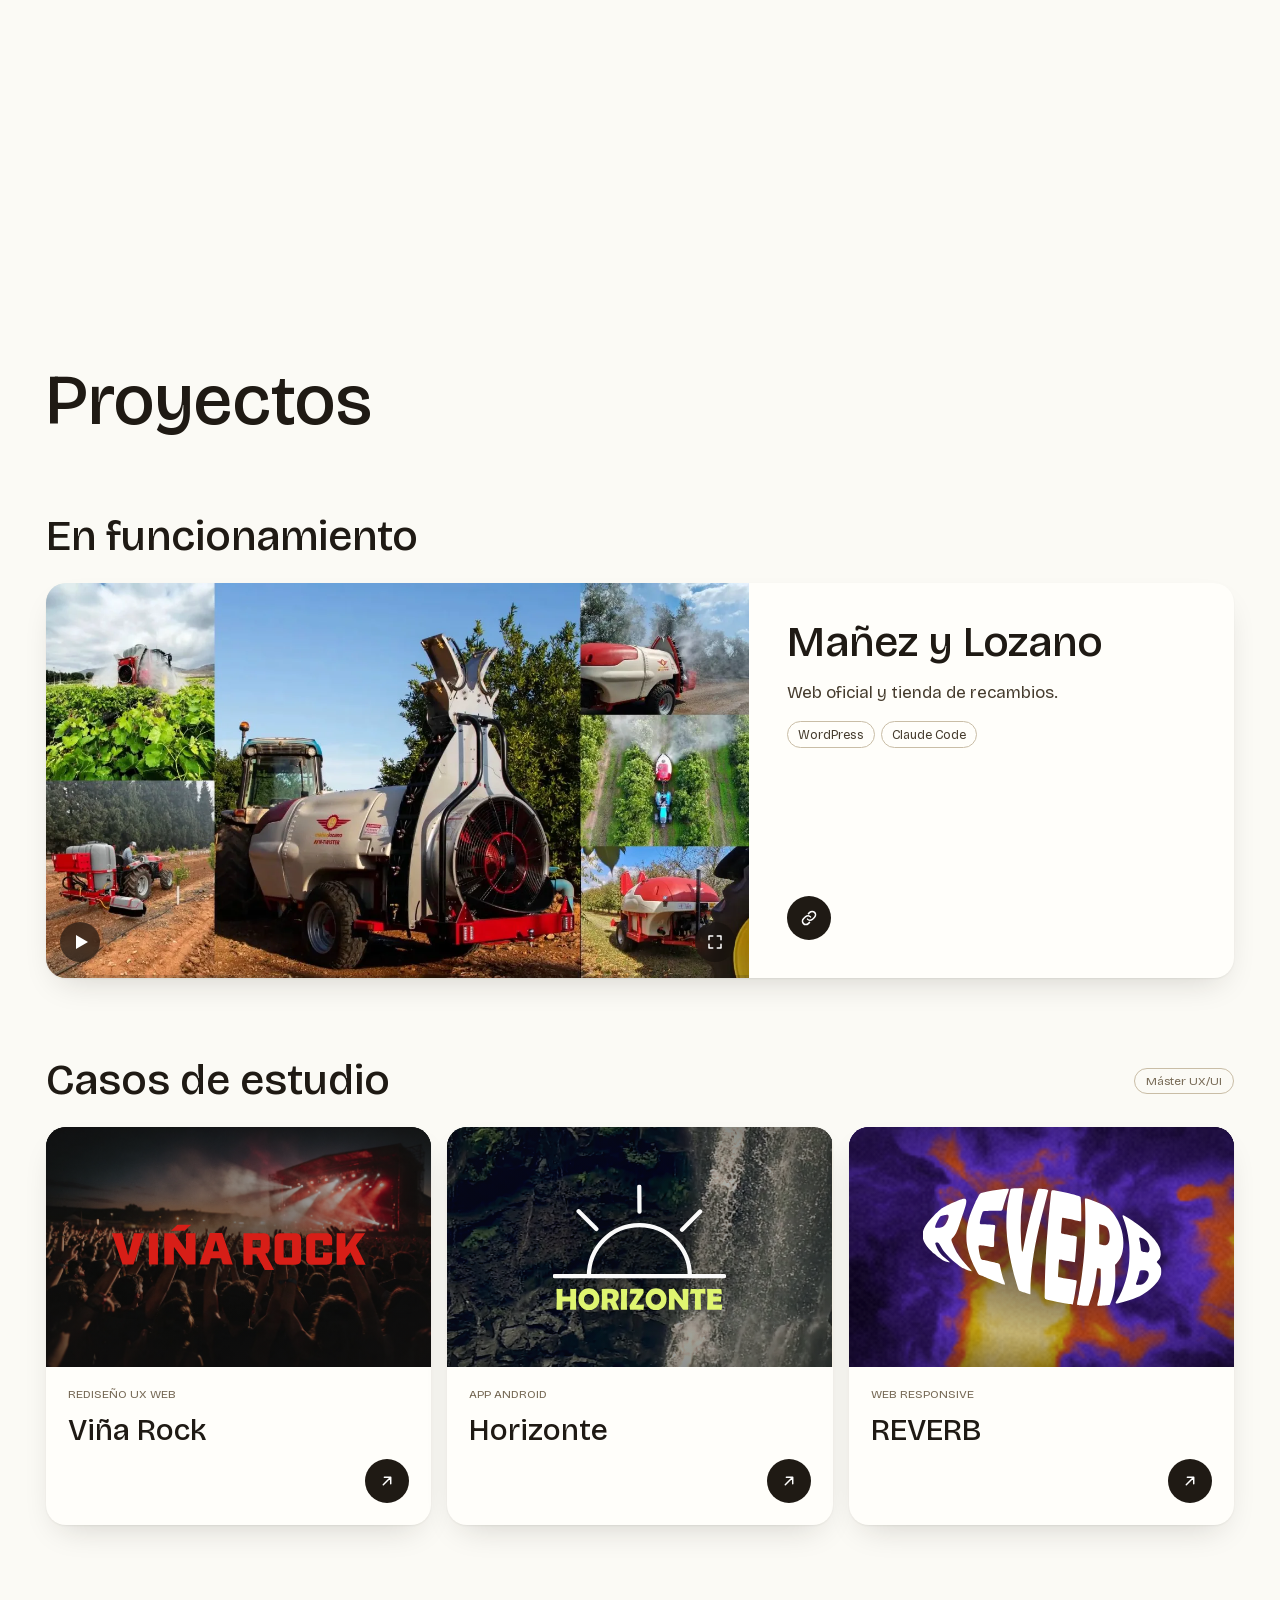
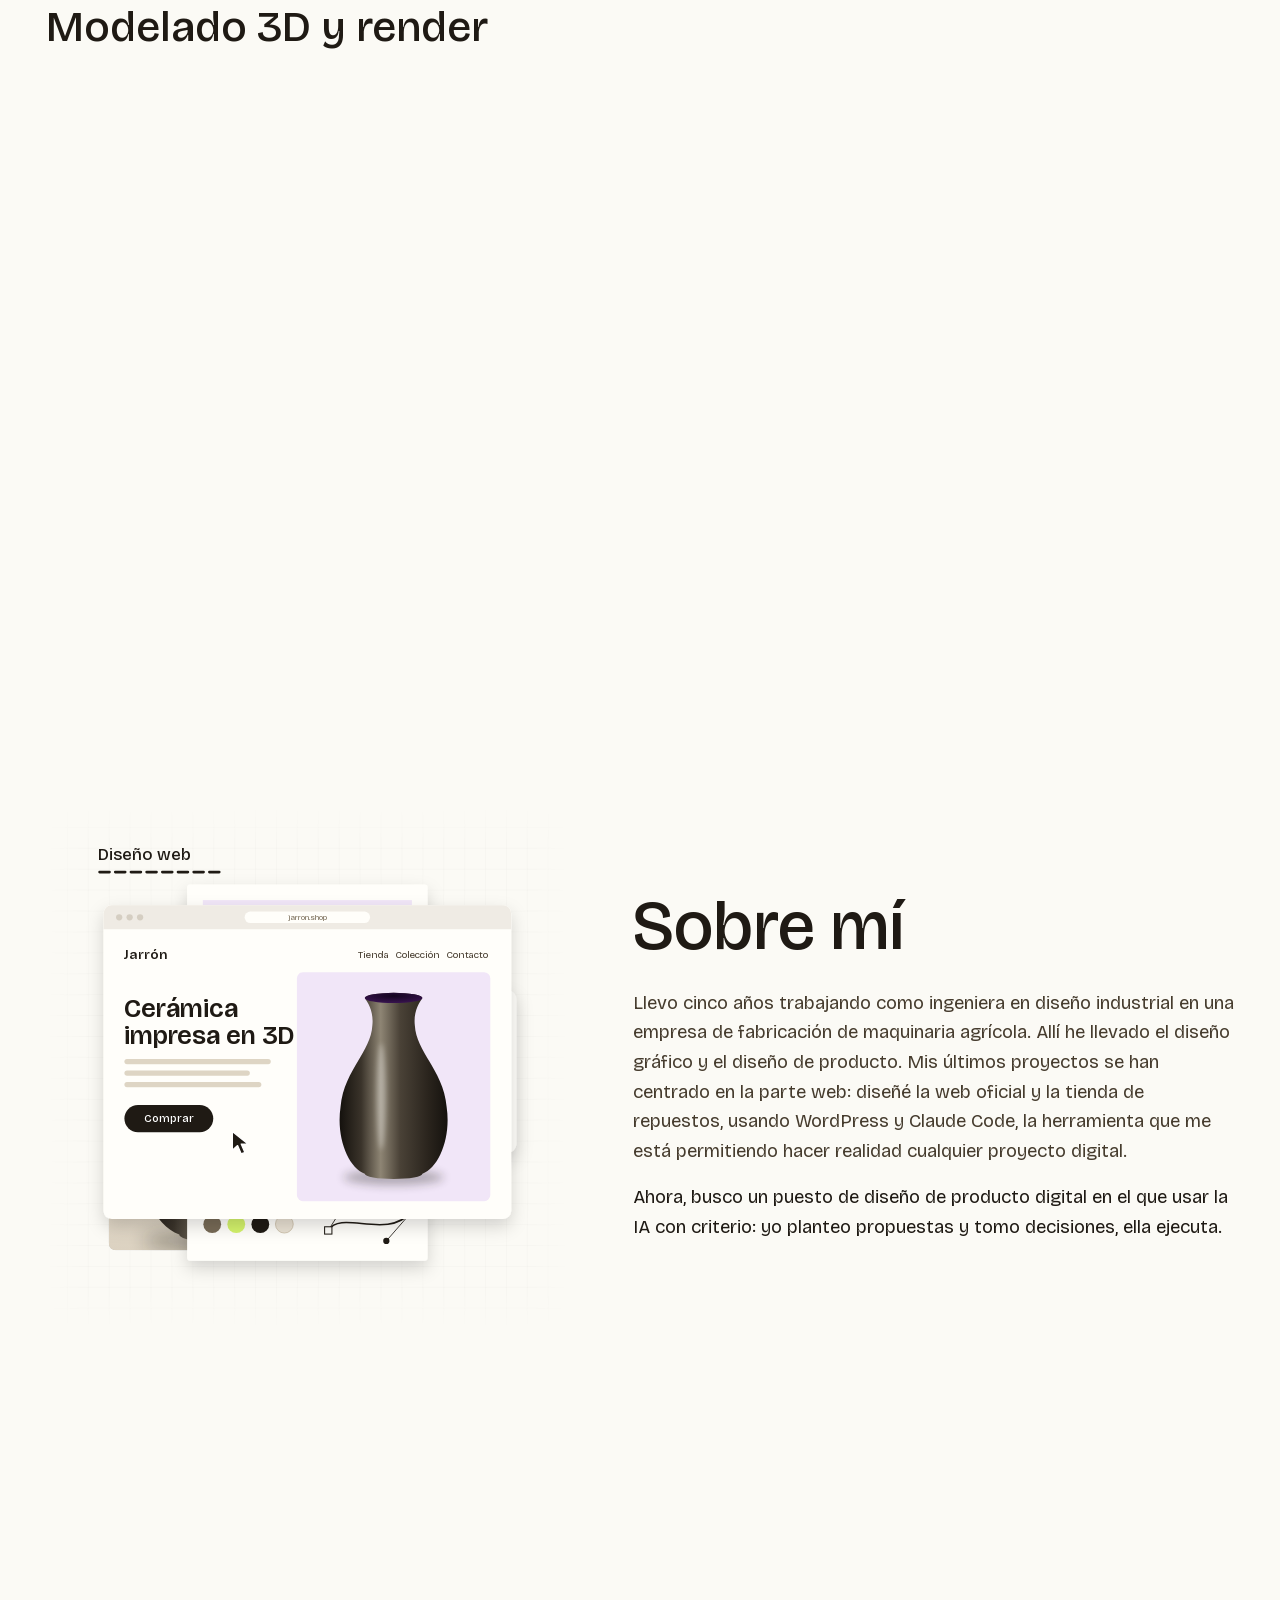
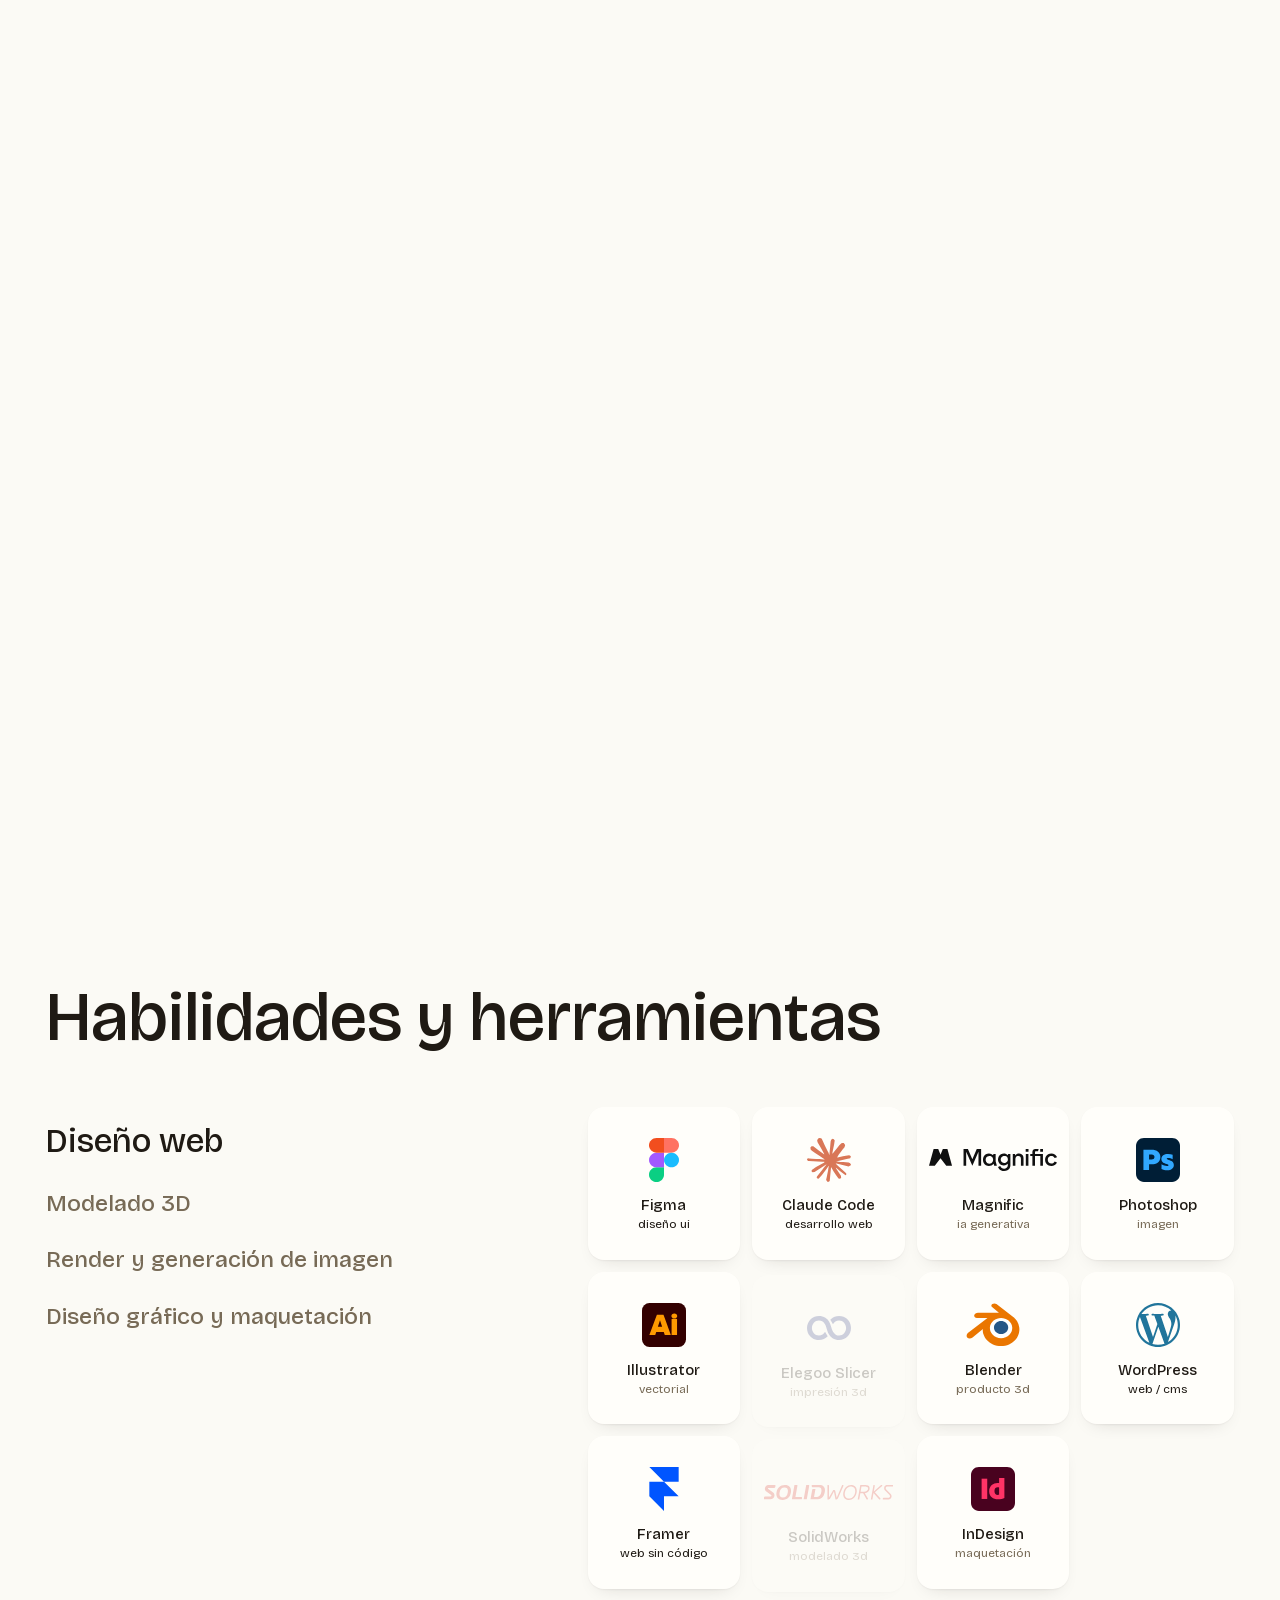
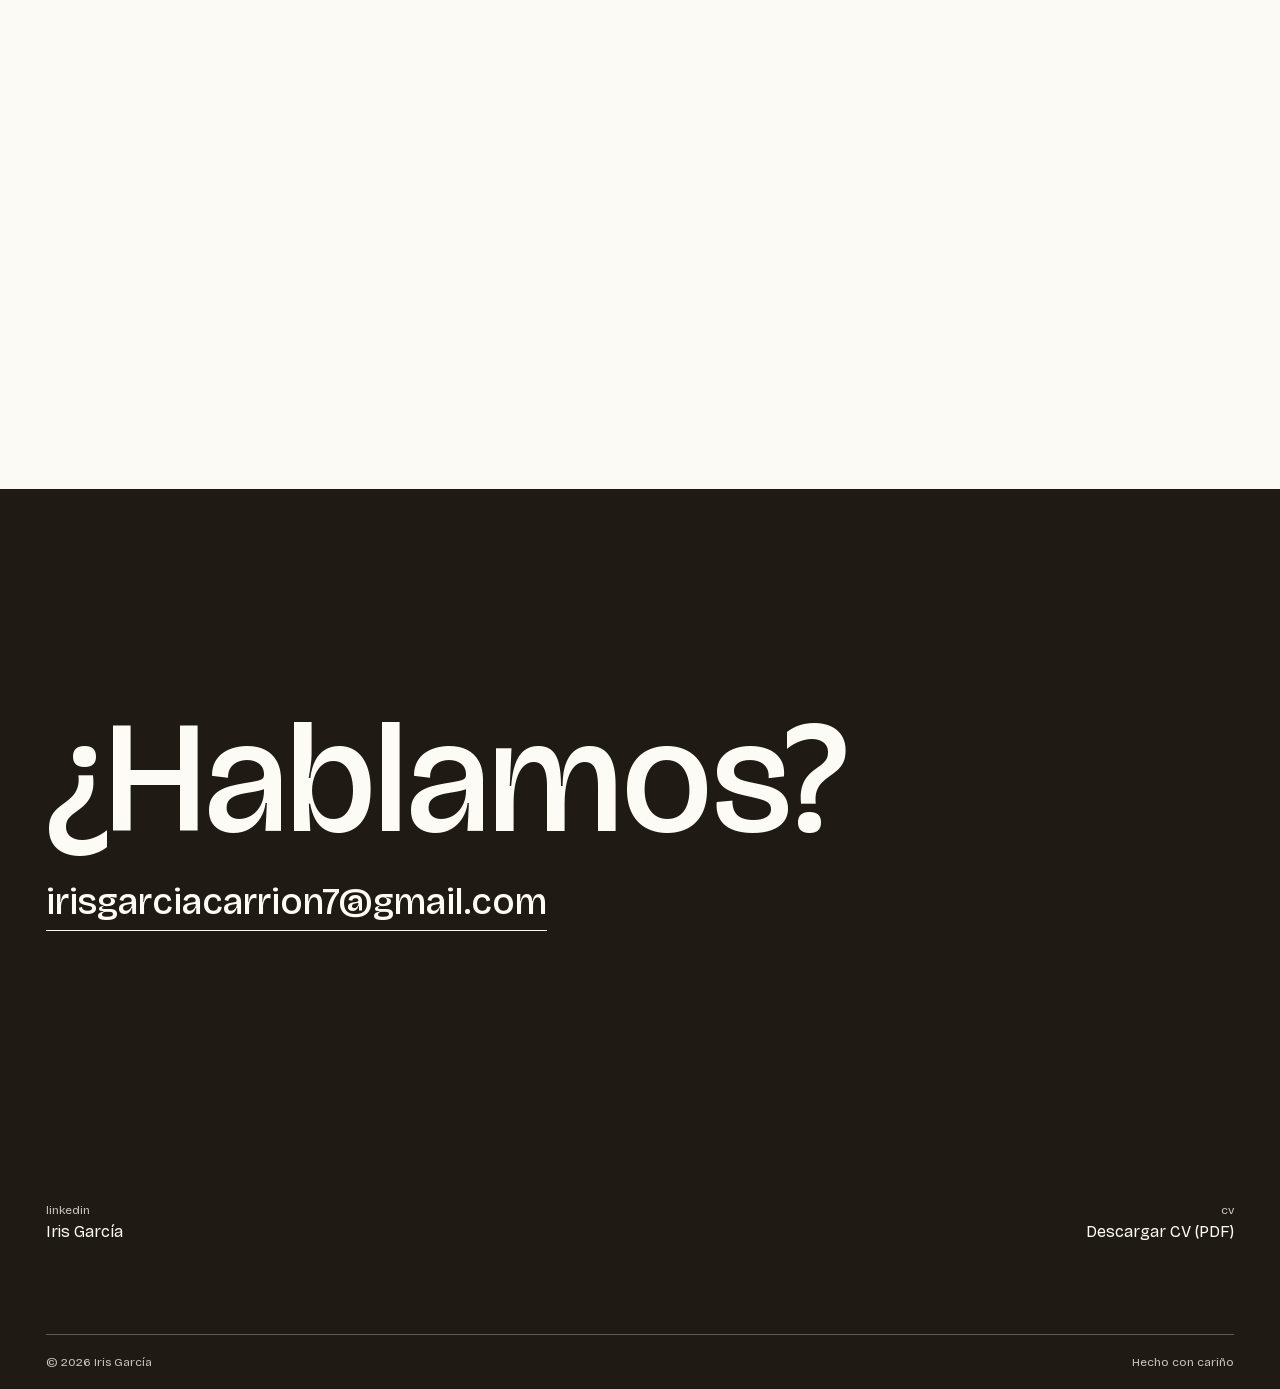
==== commit 7e28f3ff: "Publicación del 25/11/2026, 12:24 Co-Authored-By: Claude Opus 5.5 <noreply@anthropic.com> Claude-Ses" ====
--- a/index.html
+++ b/index.html
@@ -31,7 +31,7 @@
 <link rel="stylesheet" href="scrolly/sc-hz-loop.css?v=e90f4ad9">
 <link rel="stylesheet" href="scrolly/sc-vr-loop.css?v=3dd1a551">
 <link rel="stylesheet" href="scrolly/sc-rv-loop.css?v=42aa3afa">
-<link rel="stylesheet" href="scrolly/sc-home.css?v=96f9a95f">
+<link rel="stylesheet" href="scrolly/sc-home.css?v=2db56ea3">
 <script src="vendor/react.production.min.js?v=aa77ae4c"></script>
 <script src="vendor/react-dom.production.min.js?v=feb8ddc9"></script>
 </head>
@@ -49,7 +49,7 @@
 <script src="scrolly/sc-vr-loop.js?v=5a9b24b0"></script>
 <script src="scrolly/sc-rv-shader.js?v=501cf379"></script>
 <script src="scrolly/sc-rv-loop.js?v=bb8b9fc8"></script>
-<script src="scrolly/sc-enfoque.js?v=353dda9c"></script>
+<script src="scrolly/sc-enfoque.js?v=4cd3b307"></script>
 <script src="scrolly/sc-proyectos.js?v=16ad4a81"></script>
 <script src="scrolly/sc-close.js?v=5d335d4a"></script>
 <script src="scrolly/sc-cv.js?v=c94c5a9f"></script>
--- a/scrolly/sc-home.css
+++ b/scrolly/sc-home.css
@@ -6,7 +6,7 @@
 .pa,.pp{--paper:#FFFEFA;--line-2:#C9BDA6;--accent-soft:#EFEADF;--night:#1D1A23}
 
 /* ============ Enfoque · vista explosionada ============ */
-.pa{position:relative;height:400vh}
+.pa{position:relative;height:460vh}
 .pa .sticky{position:sticky;top:0;height:100vh;height:100svh;overflow:hidden;background:var(--bg)}
 .sheet{position:absolute;inset:0;z-index:0;pointer-events:none}
 /* sin marco visible: el div se queda porque sc-enfoque.jsx mide su borde para colocar las etiquetas */
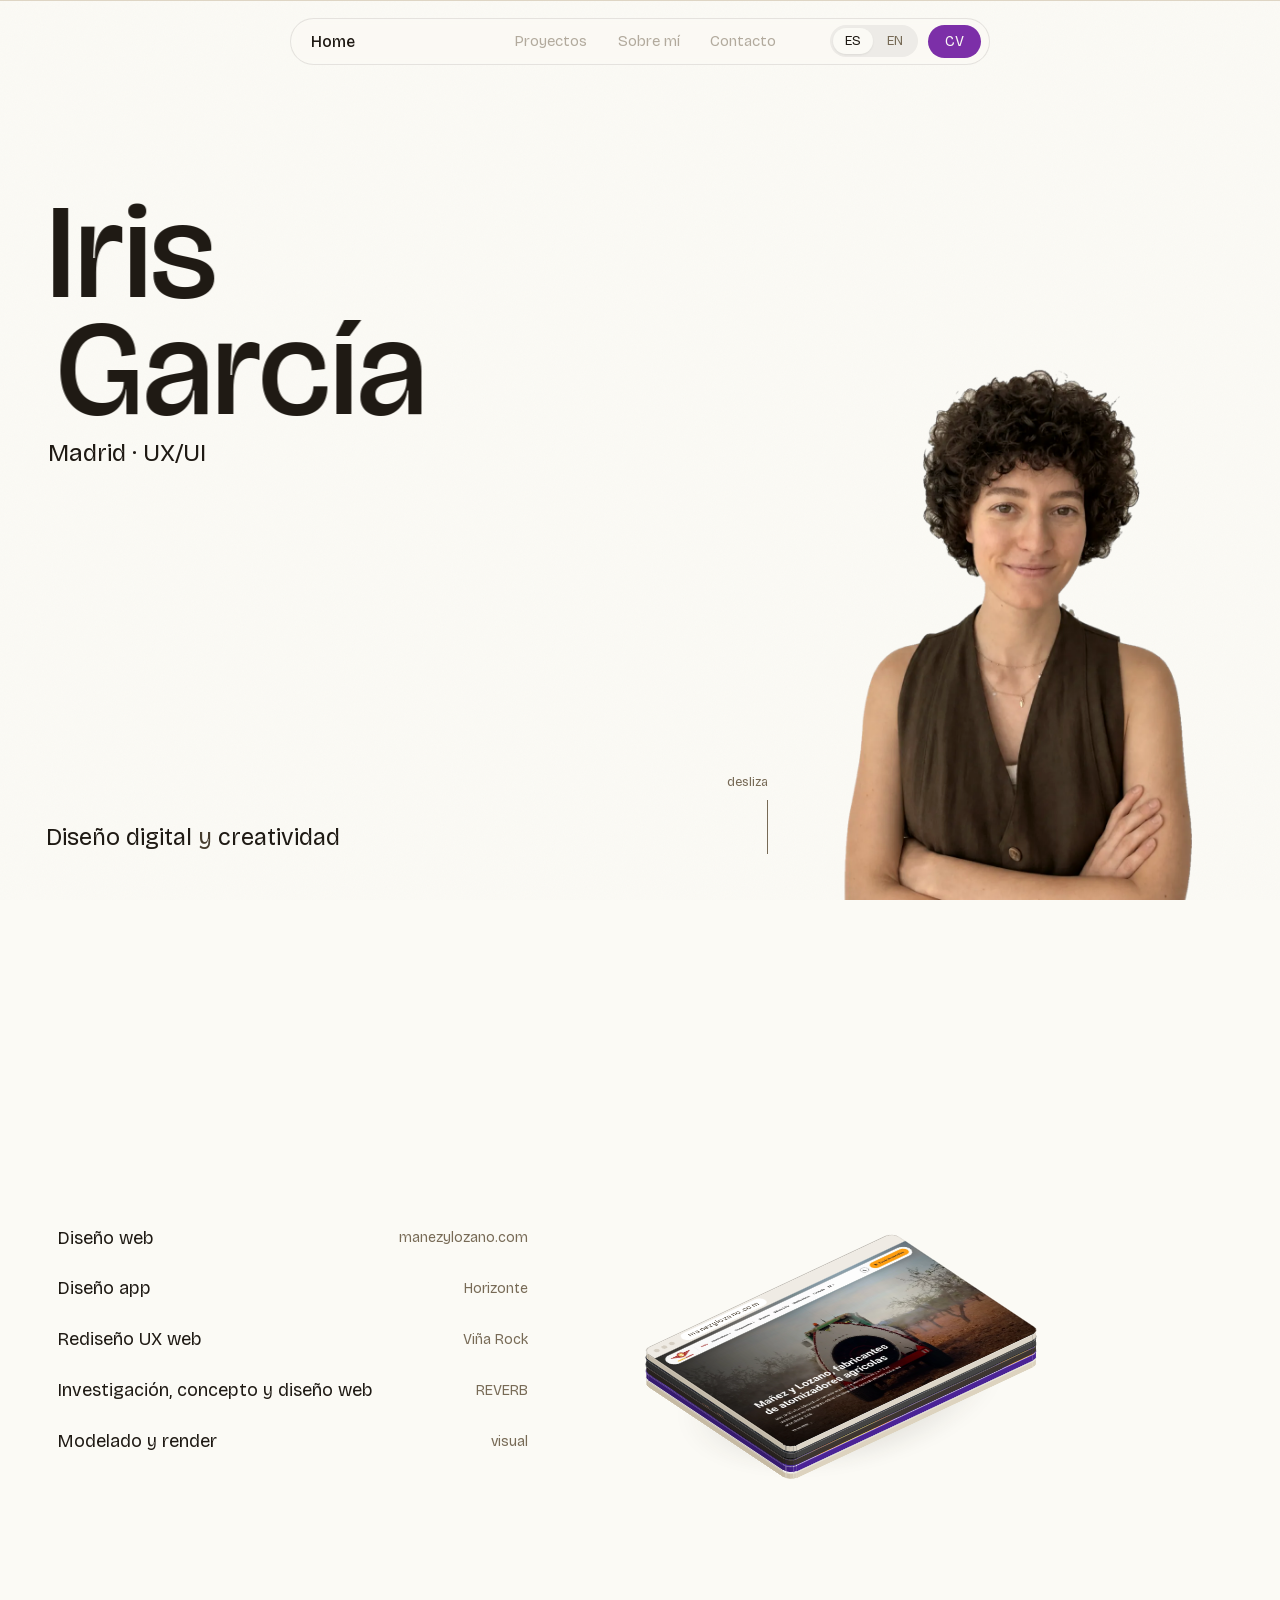
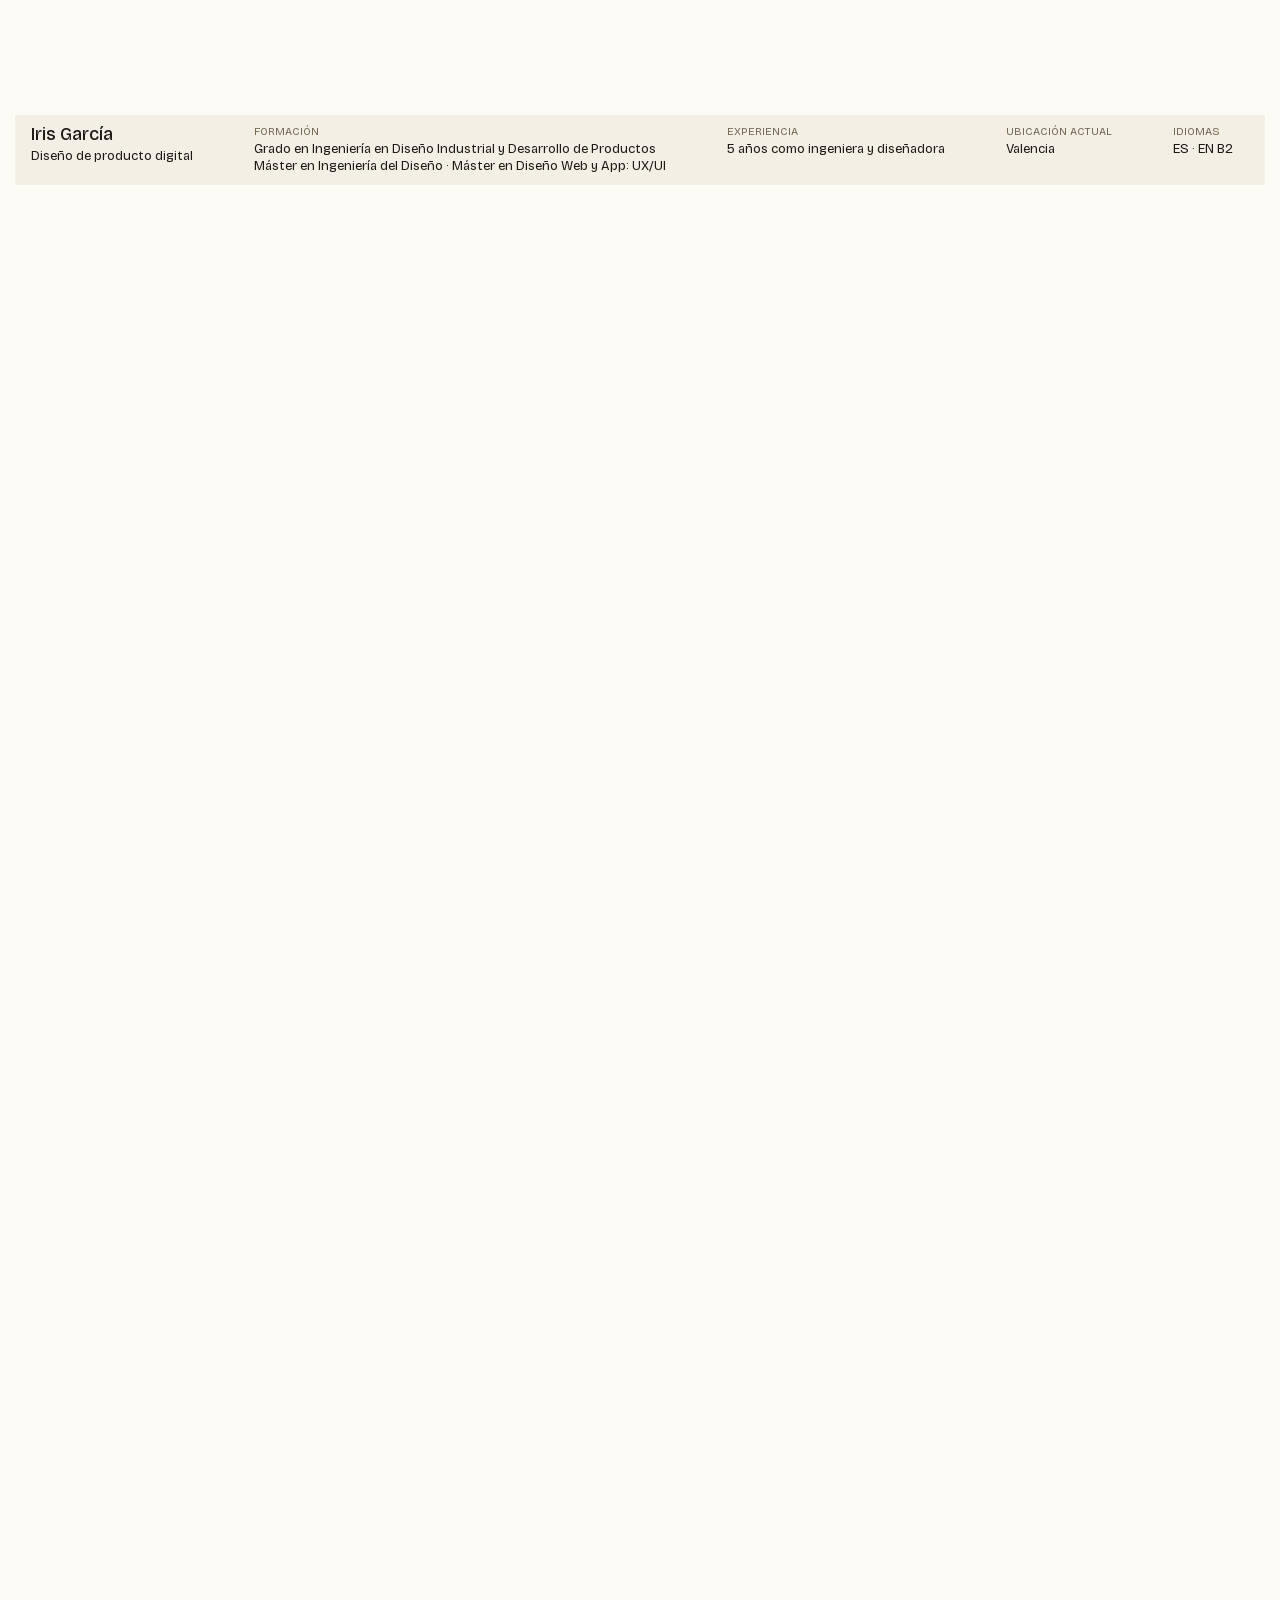
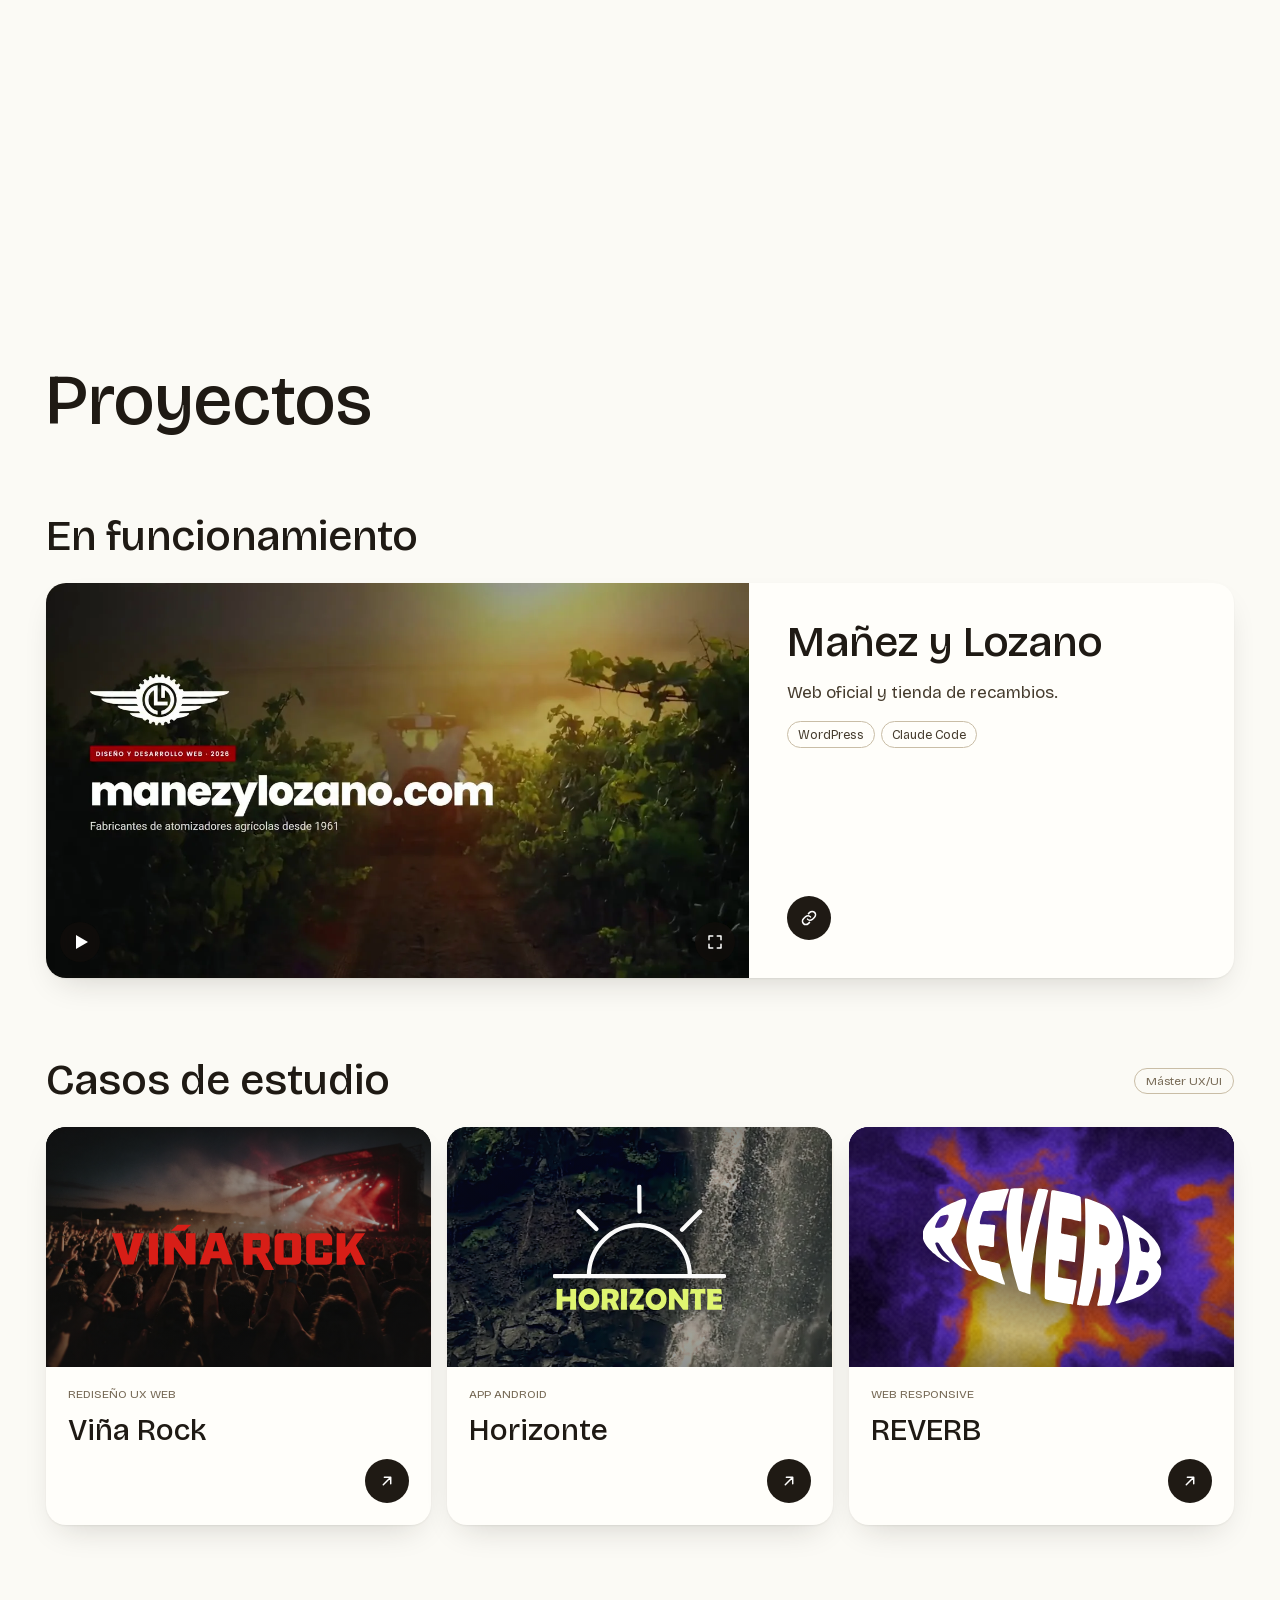
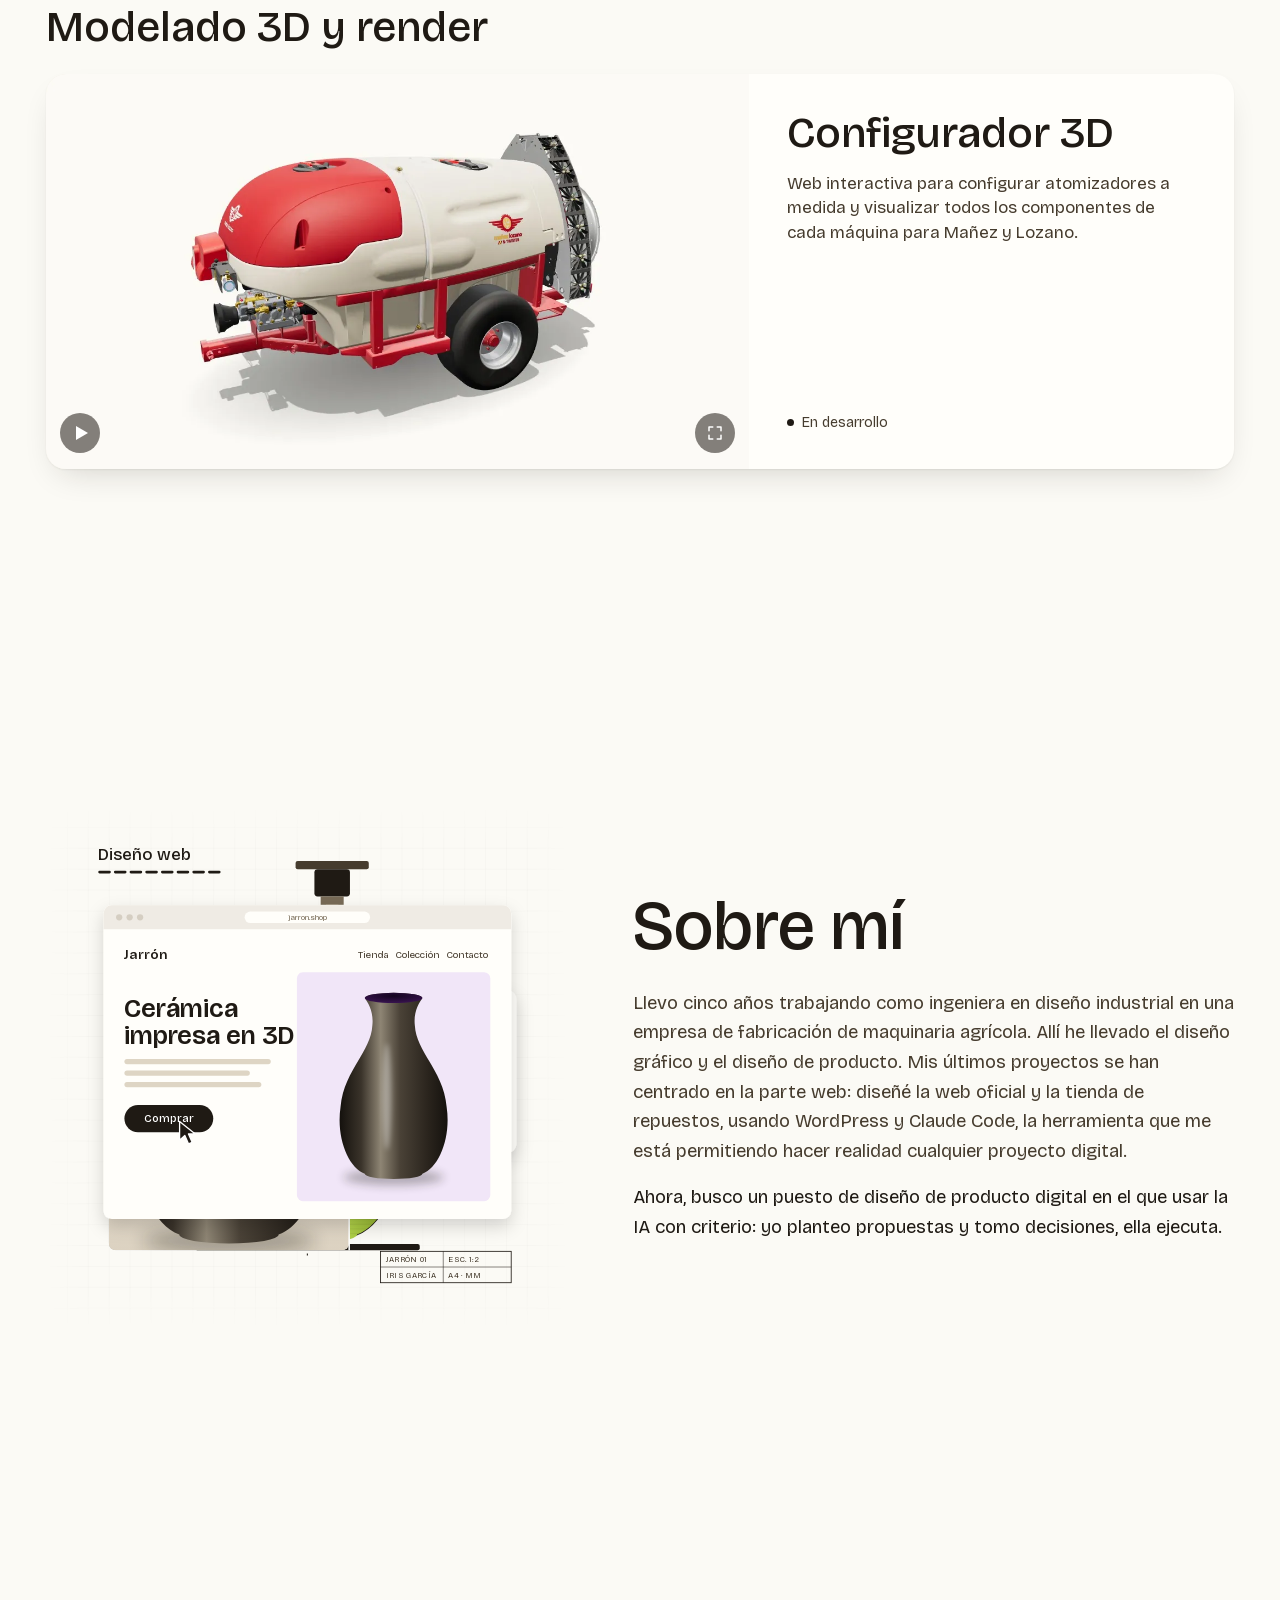
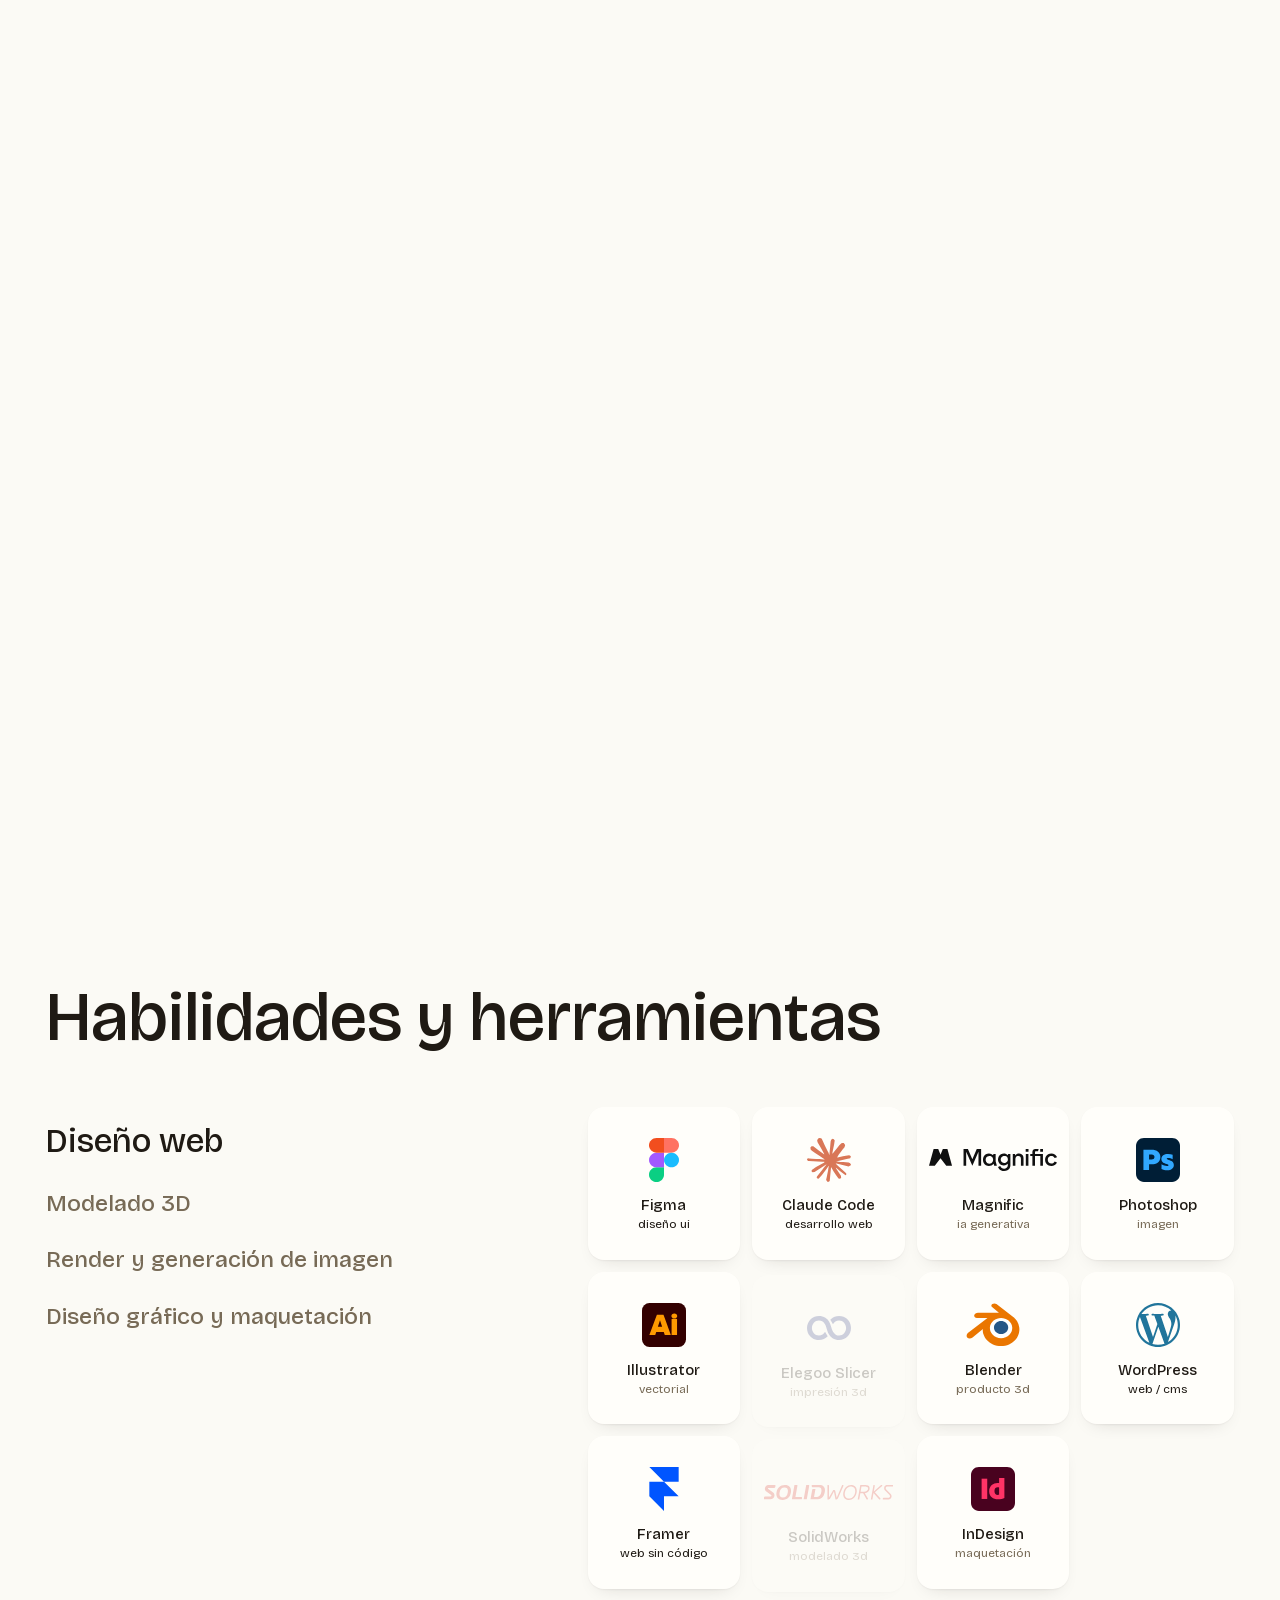
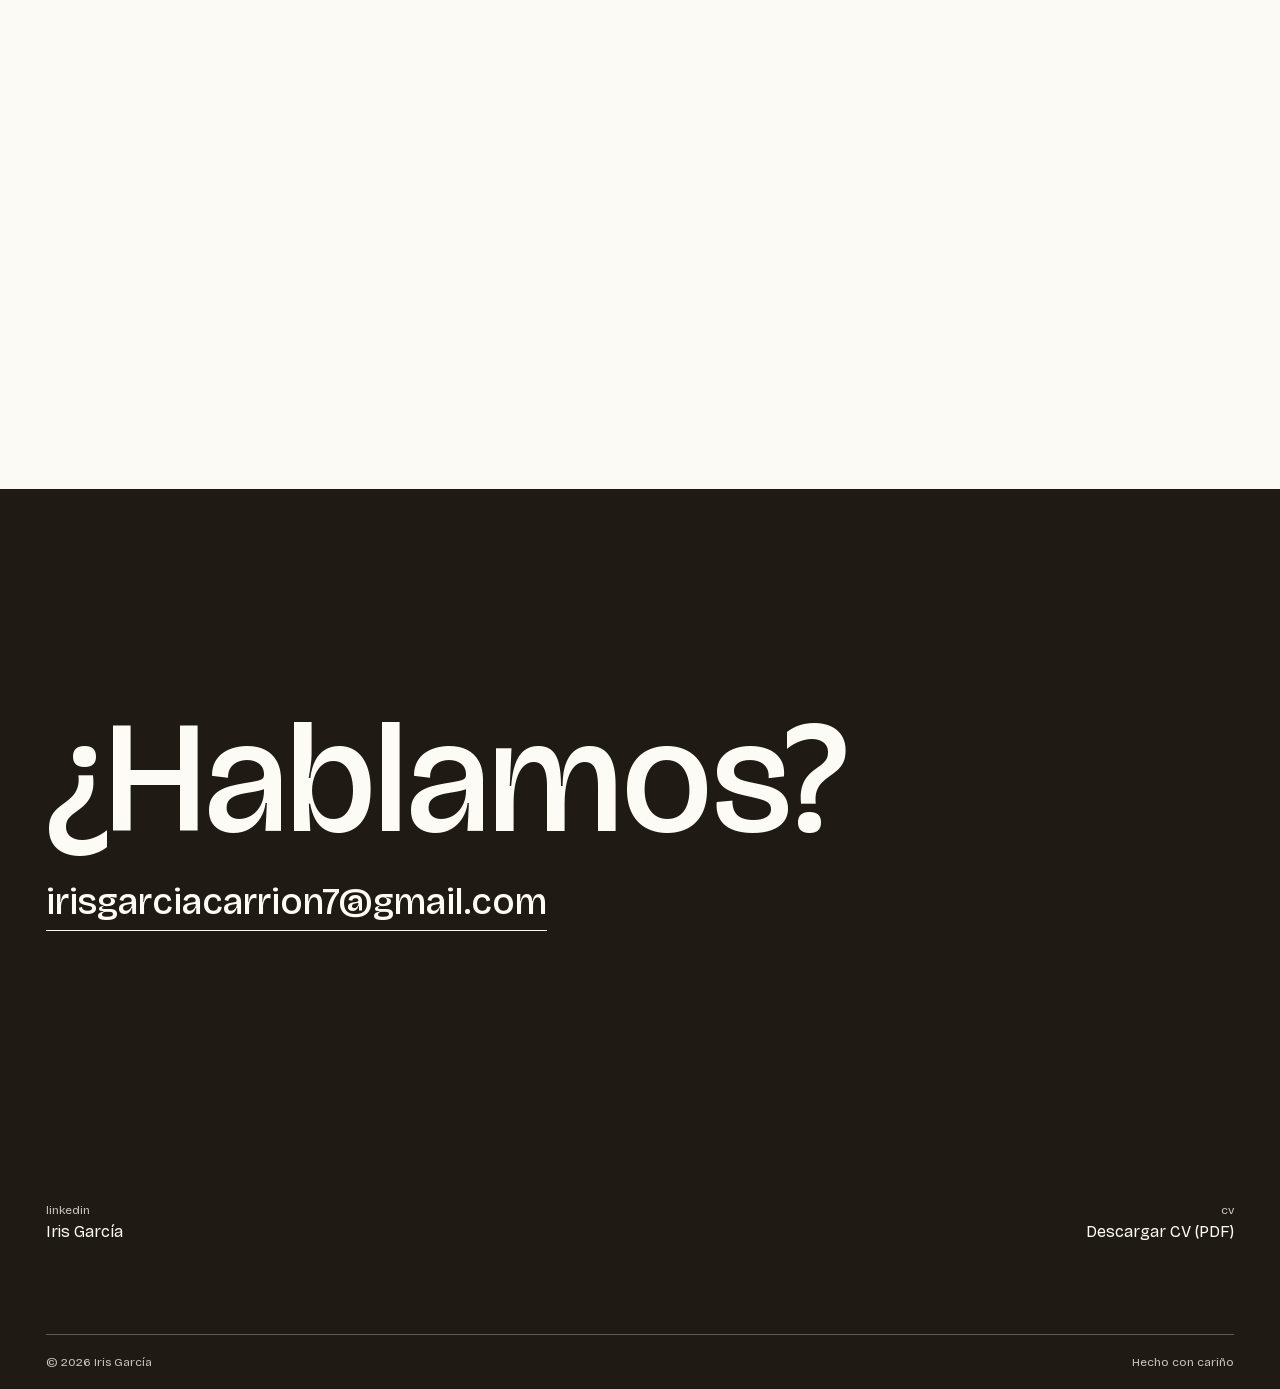
==== commit b320bbe7: "Publicación del 26/11/2026, 05:57" ====
--- a/index.html
+++ b/index.html
@@ -27,11 +27,11 @@
 <link rel="stylesheet" href="fonts/horizonte.css?v=09079bbf">
 <link rel="stylesheet" href="fonts/vinarock.css?v=8ef9364d">
 <link rel="stylesheet" href="fonts/reverb.css?v=b0b2b3d1">
-<link rel="stylesheet" href="scrolly/scrolly.css?v=29291248">
+<link rel="stylesheet" href="scrolly/scrolly.css?v=cb68364f">
 <link rel="stylesheet" href="scrolly/sc-hz-loop.css?v=e90f4ad9">
 <link rel="stylesheet" href="scrolly/sc-vr-loop.css?v=3dd1a551">
 <link rel="stylesheet" href="scrolly/sc-rv-loop.css?v=42aa3afa">
-<link rel="stylesheet" href="scrolly/sc-home.css?v=2db56ea3">
+<link rel="stylesheet" href="scrolly/sc-home.css?v=bf0b41ac">
 <script src="vendor/react.production.min.js?v=aa77ae4c"></script>
 <script src="vendor/react-dom.production.min.js?v=feb8ddc9"></script>
 </head>
@@ -39,17 +39,17 @@
 <div class="grain"></div>
 <div id="root"></div>
 <script src="i18n.js?v=c9ab1441"></script>
-<script src="scrolly/sc-copy.js?v=fe4120e7"></script>
+<script src="scrolly/sc-copy.js?v=dda0f5cb"></script>
 <script src="scrolly/sc-cursor.js?v=ead1e28a"></script>
 <script src="scrolly/sc-engine.js?v=2388ea2f"></script>
-<script src="scrolly/sc-hero.js?v=15b36e3f"></script>
+<script src="scrolly/sc-hero.js?v=f4f00da6"></script>
 <script src="scrolly/sc-about-anim.js?v=4d7d8f2f"></script>
 <script src="scrolly/sc-about.js?v=8eeee85a"></script>
 <script src="scrolly/sc-hz-loop.js?v=755897e7"></script>
 <script src="scrolly/sc-vr-loop.js?v=5a9b24b0"></script>
 <script src="scrolly/sc-rv-shader.js?v=501cf379"></script>
 <script src="scrolly/sc-rv-loop.js?v=bb8b9fc8"></script>
-<script src="scrolly/sc-enfoque.js?v=4cd3b307"></script>
+<script src="scrolly/sc-enfoque.js?v=ec69cc78"></script>
 <script src="scrolly/sc-proyectos.js?v=16ad4a81"></script>
 <script src="scrolly/sc-close.js?v=5d335d4a"></script>
 <script src="scrolly/sc-cv.js?v=c94c5a9f"></script>
--- a/scrolly/scrolly.css
+++ b/scrolly/scrolly.css
@@ -91,6 +91,10 @@
 .sc-hero-origin{margin:0 0 auto;padding-left:.09em;font-size:clamp(18px,max(min(1.9vw,29px),min(1.9vw,3.5svh)),54px);line-height:1;font-weight:400;color:var(--accent);position:relative;z-index:3;will-change:transform}
 .sc-hero-figure{position:absolute;right:calc(var(--pad) * .55);bottom:0;width:var(--figw);max-height:min(92svh,1190px);z-index:1;animation:figIn 1.2s var(--ease) both}
 .sc-hero-figure .stage{display:block;perspective:1500px;perspective-origin:50% 42%}
+/* al deslizar, la base de la foto se funde con el fondo (--fi y --fd, sc-hero.jsx); en reposo --fi
+   es 0 y no hay degradado. La máscara va en cada fotograma y no en un contenedor: con el giro 3D de
+   .body, la imagen asomaba por debajo */
+.sc-hero-figure .fr{-webkit-mask-image:linear-gradient(to top,transparent,#000 calc(max(var(--fd,10%),48px) * var(--fi,0)));mask-image:linear-gradient(to top,transparent,#000 calc(max(var(--fd,10%),48px) * var(--fi,0)))}
 .sc-hero-figure .body{position:relative;display:block;transform-origin:50% 46%;transform-style:preserve-3d;animation:jitter .62s linear infinite;animation-play-state:paused}
 .sc-hero-figure img{width:100%;height:auto;display:block;will-change:transform}
 .sc-hero-figure .f1{position:relative}
@@ -371,6 +375,15 @@
    En móviles bajos sigue en el 72 % de siempre */
 .sc-hero{--figw:min(84vw,max(72vw,calc((100svh - 330px) / 1.2122)))}
 }
+/* iPhone en vertical: la barra de Safari flota sobre la página y 100svh acaba unos 98 px antes del
+   borde de la pantalla, así que el corte de la foto quedaba a la vista encima de la barra. El hero
+   se alarga --bar y la foto sale por abajo; crece un poco para que la cara apenas baje. La consulta
+   @supports solo la cumple WebKit en iOS: Android, tablet y ordenador no cambian. */
+@supports (-webkit-touch-callout:none){
+@media (max-width:560px) and (orientation:portrait){
+.sc-hero{--bar:106px;min-height:calc(100svh + var(--bar));--figw:min(94vw,max(72vw,calc((100svh + var(--bar) * .7 - 330px) / 1.2122)))}
+}
+}
 /* barra compacta: en 320-375 px el nombre de la sección se cortaba o se pegaba a «Home» */
 @media (max-width:420px){
 .sc-nav{gap:8px;padding:5px 6px 5px 14px}
--- a/scrolly/sc-home.css
+++ b/scrolly/sc-home.css
@@ -12,12 +12,12 @@
 /* sin marco visible: el div se queda porque sc-enfoque.jsx mide su borde para colocar las etiquetas */
 .sheet .frame{position:absolute;inset:14px}
 .pa-grid{position:relative;z-index:2;height:100%;max-width:1440px;margin:0 auto;display:grid;grid-template-columns:minmax(0,.86fr) minmax(0,1.14fr);gap:clamp(20px,3vw,44px);padding:78px var(--pad) 98px;align-items:center}
-.pa-title{margin-top:14px;font-size:clamp(34px,min(4.5vw,8vh),70px);line-height:1;font-weight:500}
-.bom{list-style:none;display:flex;flex-direction:column;gap:2px;margin-top:clamp(16px,3vh,30px);max-width:560px}
-.bom li{display:grid;grid-template-columns:minmax(0,1fr) auto;gap:10px;align-items:start;padding:clamp(5px,.9vh,8px) 10px;border-radius:10px;font-size:clamp(14px,1.1vw,16px);transition:color .35s var(--ease),background-color .35s var(--ease)}
+/* sin título (25/11/2026): la lista lleva el peso de la columna */
+.bom{list-style:none;display:flex;flex-direction:column;gap:clamp(2px,.7vh,6px);max-width:560px}
+.bom li{display:grid;grid-template-columns:minmax(0,1fr) auto;gap:10px;align-items:start;padding:clamp(6px,1.2vh,12px) 12px;border-radius:10px;font-size:clamp(16px,min(1.4vw,2.6vh),20px);line-height:1.3;transition:color .35s var(--ease),background-color .35s var(--ease)}
 .bom .t small{display:block;max-height:0;opacity:0;overflow:hidden;font-size:13px;line-height:1.35;color:var(--ink-soft);transition:max-height .45s var(--ease),opacity .35s,margin .45s var(--ease)}
 .bom li.on .t small{max-height:3em;margin-top:3px;opacity:1}
-.bom .p{padding-top:2px;font-size:13px;color:var(--ink-mute);transition:color .25s}
+.bom .p{padding-top:.2em;font-size:14px;color:var(--ink-mute);transition:color .25s}
 .bom .p:hover,.bom li.on .p{color:var(--accent)}
 .bom li.on{background:var(--accent-soft);color:var(--accent)}
 .pa-stage{position:relative;align-self:stretch;min-height:0}
@@ -75,23 +75,28 @@
 .cajetin .cj-name{font-size:18px;font-weight:500;line-height:1.1}
 .cajetin .cj-m{display:none}
 @media (max-width:880px){
-  .pa-grid{grid-template-columns:1fr;grid-template-rows:38svh auto;align-items:start;gap:6px;padding:70px 20px 84px}
+  /* de arriba abajo: pila, lista y cajetín, con los mismos márgenes. La pila se lleva lo que dejan
+     libre los otros dos (--bom-h y --caj-h, medidos en sc-enfoque.jsx) en svh, para que no cambie
+     de tamaño cuando Safari esconde su barra; lo que sobre lo reparten las filas de la lista */
+  .pa{--bom-h:230px;--caj-h:58px}
+  .pa .sticky{display:flex;flex-direction:column}
+  .pa-grid{--air:clamp(10px,2.2svh,24px);flex:1;width:100%;height:auto;min-height:0;grid-template-columns:1fr;grid-template-rows:clamp(28svh,calc(100svh - 66px - var(--bom-h) - var(--caj-h) - 15px - var(--air) * 2),102vw) minmax(0,1fr);align-items:stretch;gap:var(--air);padding:66px 20px var(--air)}
   .pa-stage{order:-1}
-  .iso-wrap{left:50%}
-  .pa-title{font-size:30px;margin-top:8px}
-  .bom{margin-top:12px}
-  .bom li{padding:4px 8px;font-size:14px}
-  .bom .t small{font-size:12px}
+  .iso-wrap{left:50%;top:50%}
+  .pa-copy{display:flex;min-height:0}
+  .bom{flex:1;max-width:none;gap:2px;justify-content:space-between}
+  /* tamaño justo para que «Investigación, concepto y diseño web» quepa en una línea desde 375 px */
+  .bom li{padding:clamp(5px,.9svh,10px) 8px;font-size:clamp(14px,min(calc((100vw - 130px) / 17.7),2.1svh),19px)}
+  .bom .t small,.bom .p{font-size:13px}
   .pa-svg.front,.pa-bals{display:none}
-  .cajetin{grid-auto-flow:row;grid-template-columns:1fr 1.3fr}
-  .cajetin>div{padding:8px 10px}
+  .cajetin{position:relative;left:auto;right:auto;bottom:auto;flex:none;margin:0 20px 15px;padding:0;grid-auto-flow:row;grid-template-columns:auto auto;justify-content:space-between}
+  .cajetin>div{padding:8px}
   .cajetin>div:nth-child(n+2){display:none}
-  .cajetin>div.cj-m{display:flex}
+  .cajetin>div.cj-m{display:flex;justify-content:flex-end;text-align:right}
 }
 /* móvil: la descripción de la fila activa va debajo del título y en su misma columna, sin
    meterse bajo el enlace (25/11/2026); el tope de alto es mayor para que quepan tres líneas.
-   El tamaño de la pila baja en pantallas cortas para que nada quede detrás del cajetín, y en
-   las muy cortas el cajetín se quita */
+   En pantallas muy cortas el cajetín se quita */
 @media (max-width:880px){
   /* al esconderse la barra del navegador la lámina llega hasta abajo */
   .pa .sticky{height:100dvh}
@@ -101,12 +106,8 @@
   .bom li.on .t small{max-height:6em}
   .bom .p{margin:-10px 0;padding:12px 0 10px 12px}
 }
-@media (max-width:880px) and (max-height:759px){
-  .pa-grid{grid-template-rows:30svh auto}
-}
 @media (max-width:880px) and (max-height:639px){
   .cajetin{display:none}
-  .pa-grid{padding-bottom:16px}
 }
 /* móvil en horizontal: la lista a un lado y la pila al otro */
 @media (max-width:980px) and (max-height:500px){
@@ -114,9 +115,9 @@
   .pa-grid{grid-template-columns:minmax(0,1.2fr) minmax(0,.8fr);grid-template-rows:none;align-items:center;gap:12px;padding:62px var(--pad) 20px}
   .pa-stage{order:0}
   .iso-wrap{left:50%}
-  .pa-title{font-size:24px;margin-top:0}
-  .bom{margin-top:6px}
-  .bom li{padding:2px 8px;font-size:13px}
+  .bom{max-width:560px;gap:4px}
+  .bom li{padding:4px 8px;font-size:15px}
+  .bom .t small,.bom .p{font-size:13px}
 }
 
 /* ============ Proyectos ============ */
@@ -303,10 +304,10 @@
    con --u y los textos pequeños, las tarjetas y la pila, con --fz (sc-enfoque.jsx lo lee) */
 @media (min-width:1500px){
   .pa-grid,.pp-in{max-width:calc(1440px * var(--fz))}
-  .pa-title{font-size:max(clamp(34px,min(4.5vw,8vh),70px),calc(4.2 * var(--u)))}
   .bom{max-width:calc(560px * var(--fz))}
-  .bom li{font-size:calc(16px * var(--fz))}
-  .bom .t small,.bom .p,.bal,.cajetin .v{font-size:calc(13px * var(--fz))}
+  .bom li{font-size:calc(20px * var(--fz))}
+  .bom .p{font-size:calc(14px * var(--fz))}
+  .bom .t small,.bal,.cajetin .v{font-size:calc(13px * var(--fz))}
   .cajetin .l{font-size:calc(11px * var(--fz))}
   .cajetin .cj-name{font-size:calc(18px * var(--fz))}
   .pp-title{font-size:max(clamp(40px,5.6vw,88px),calc(5.6 * var(--u)))}
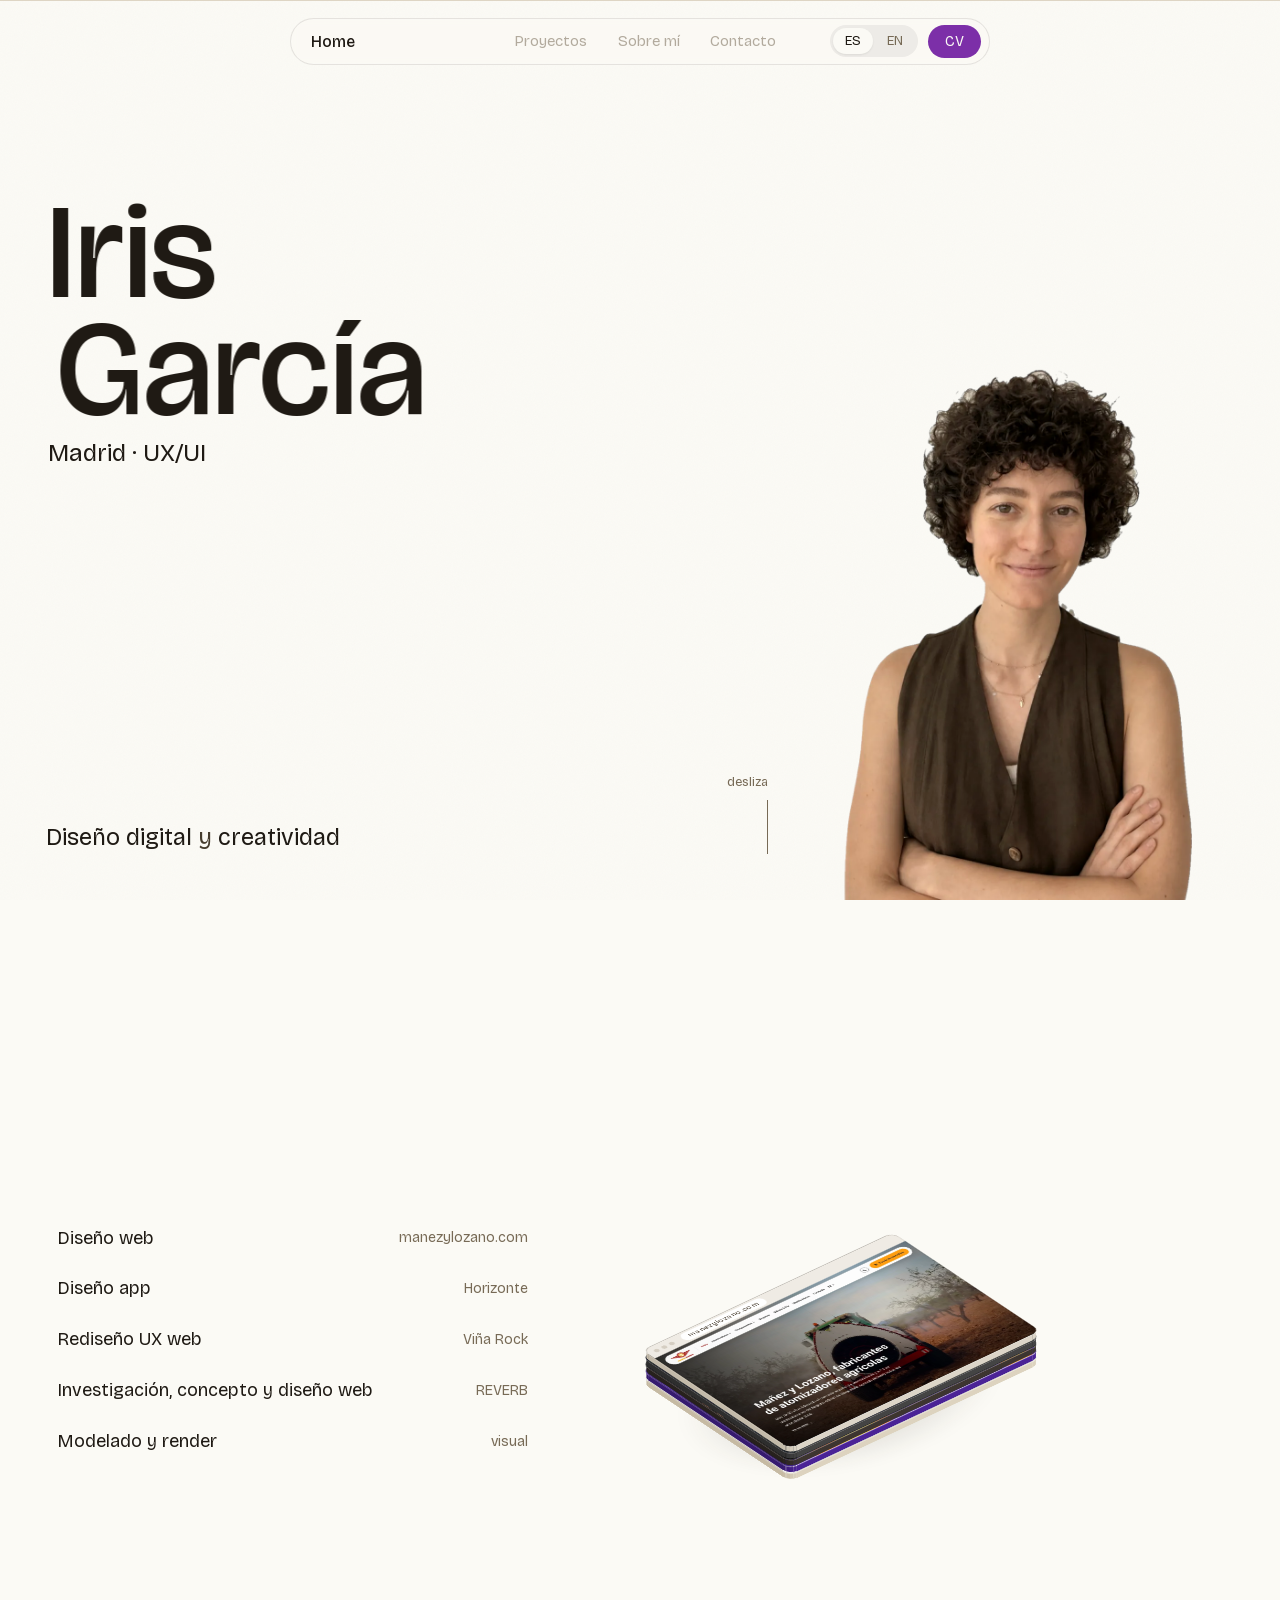
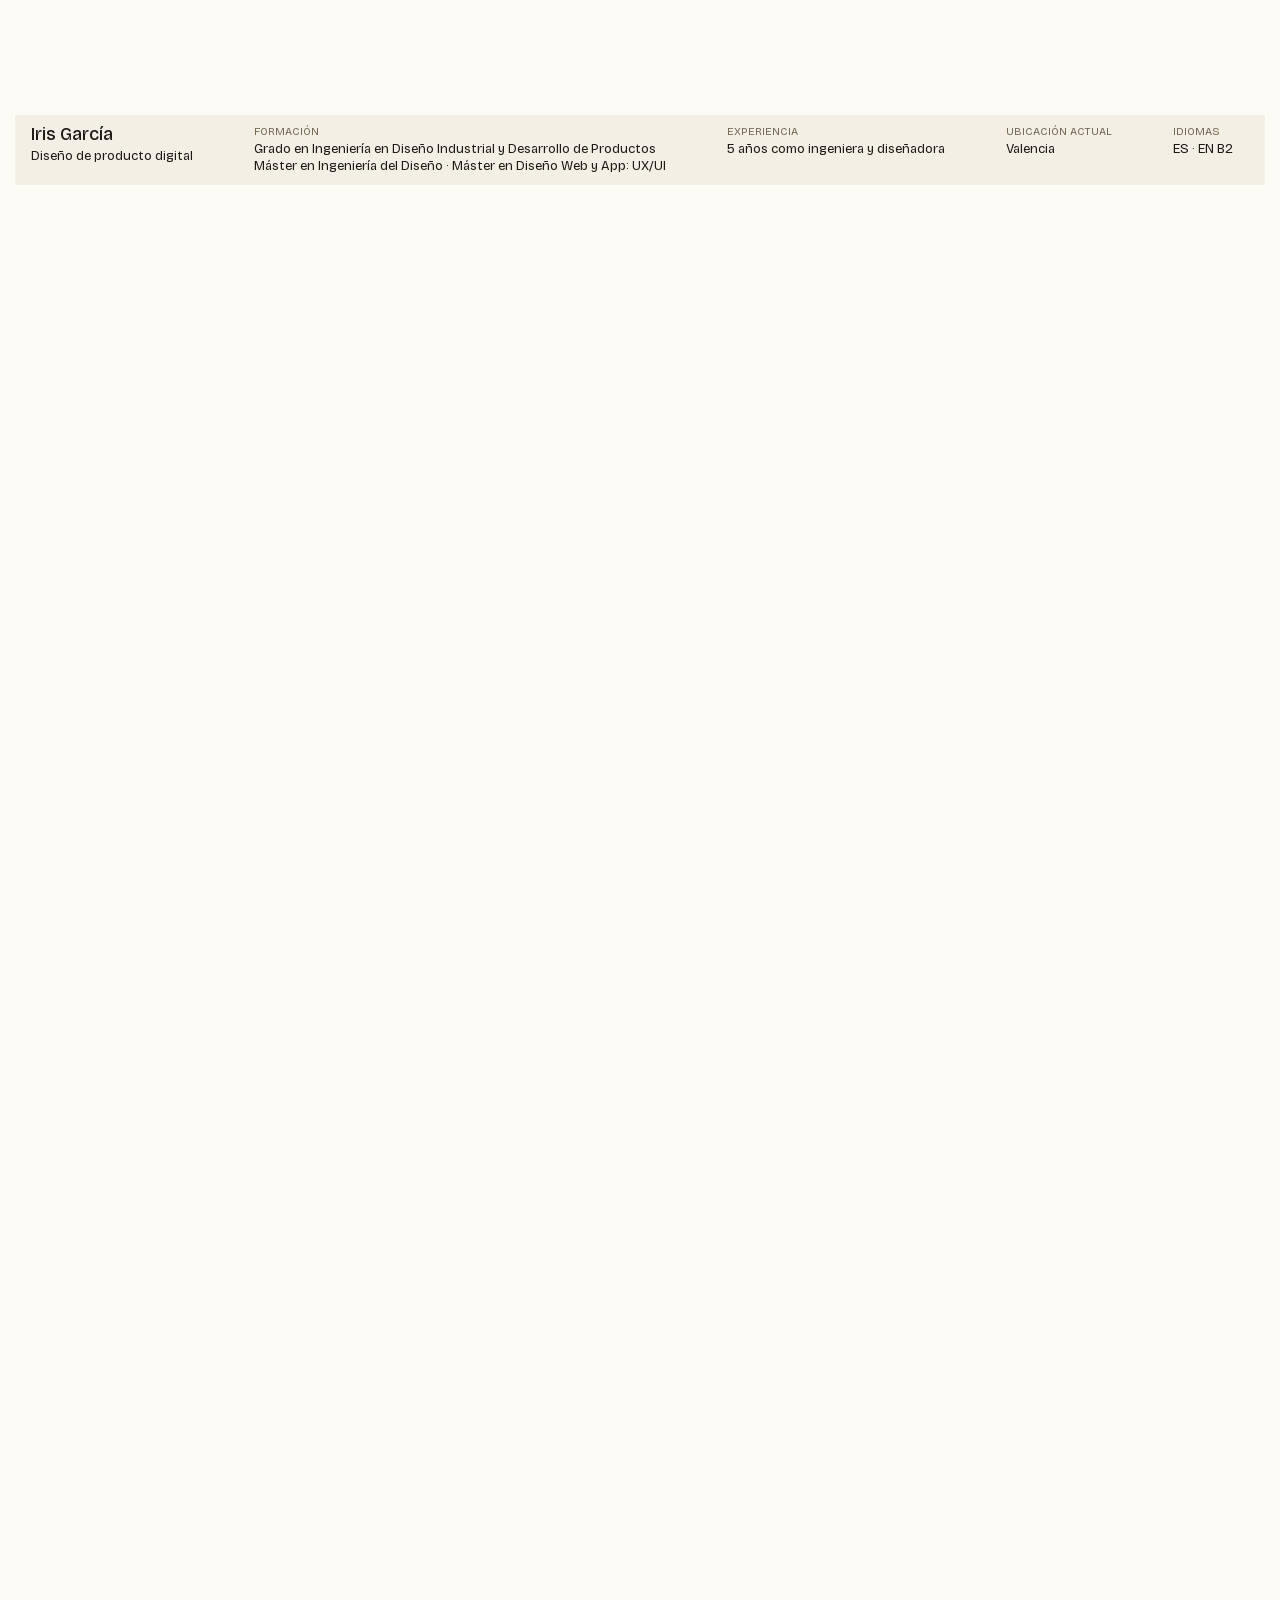
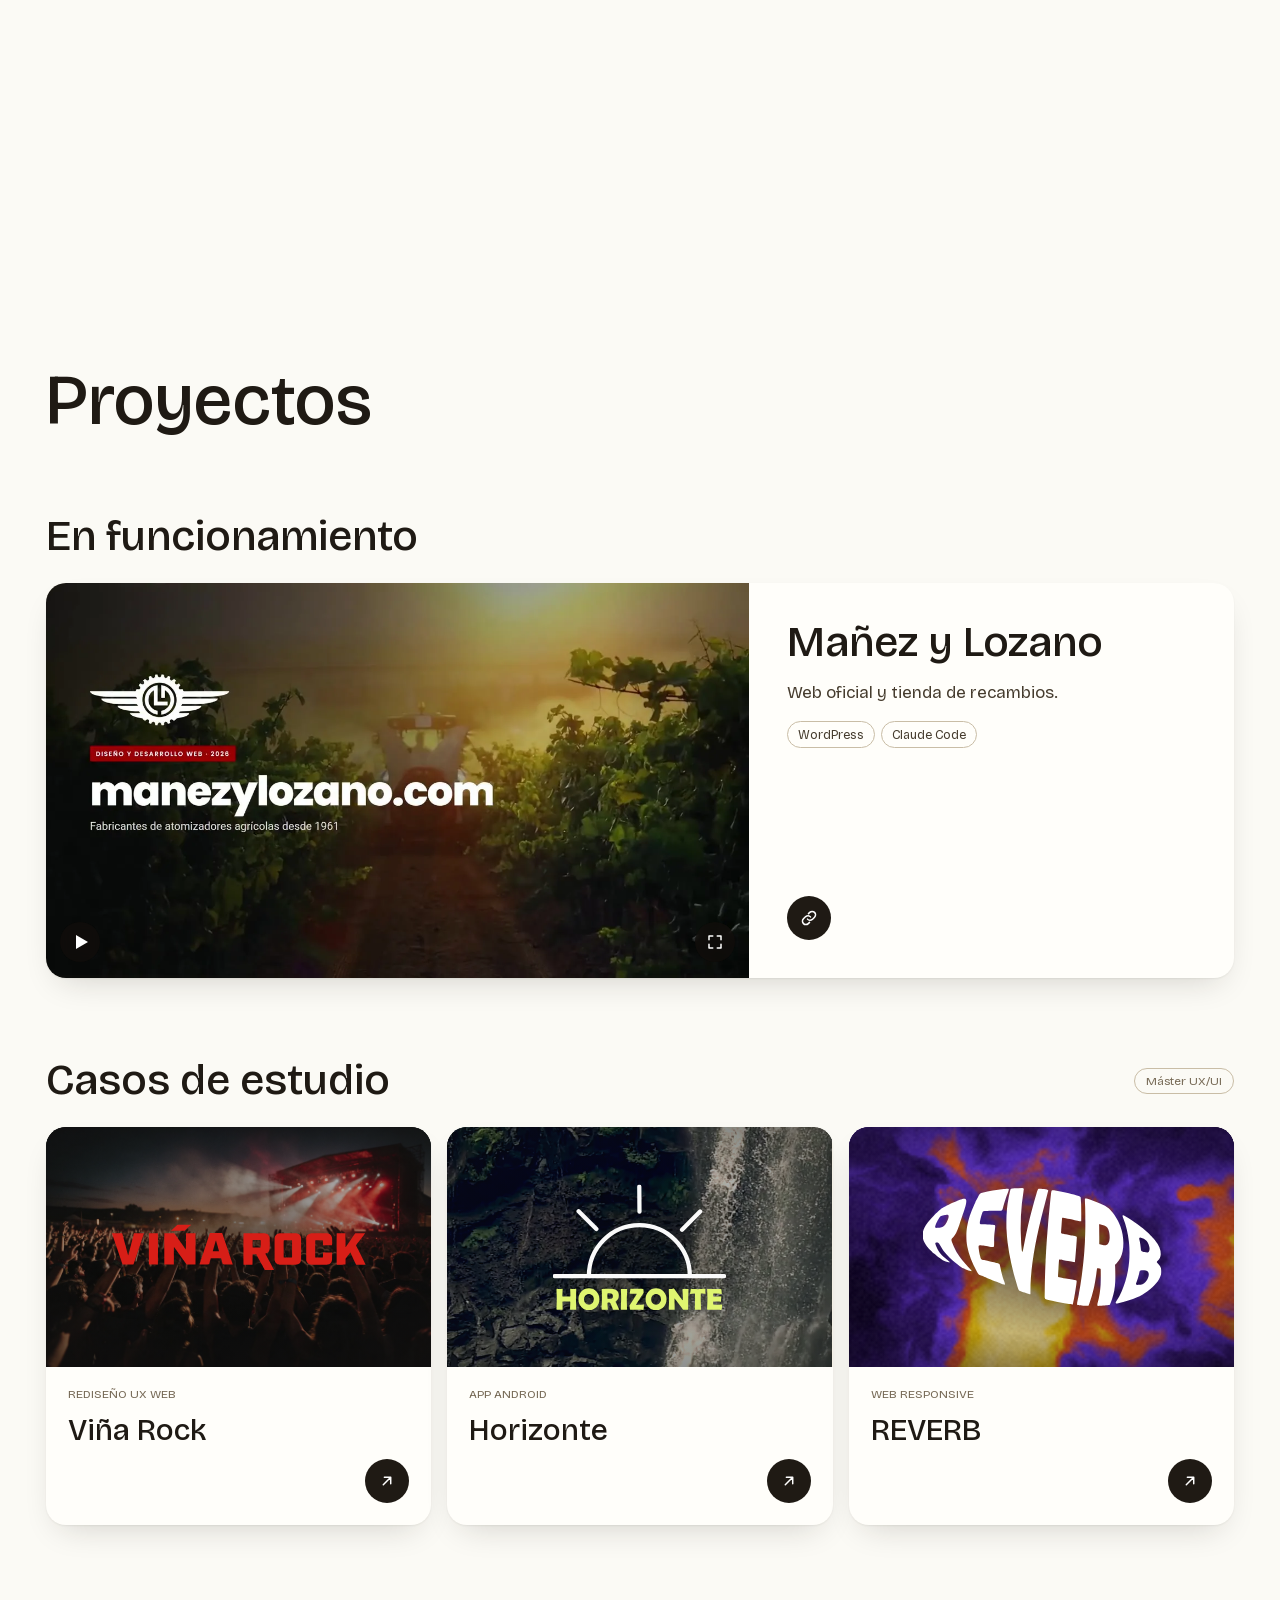
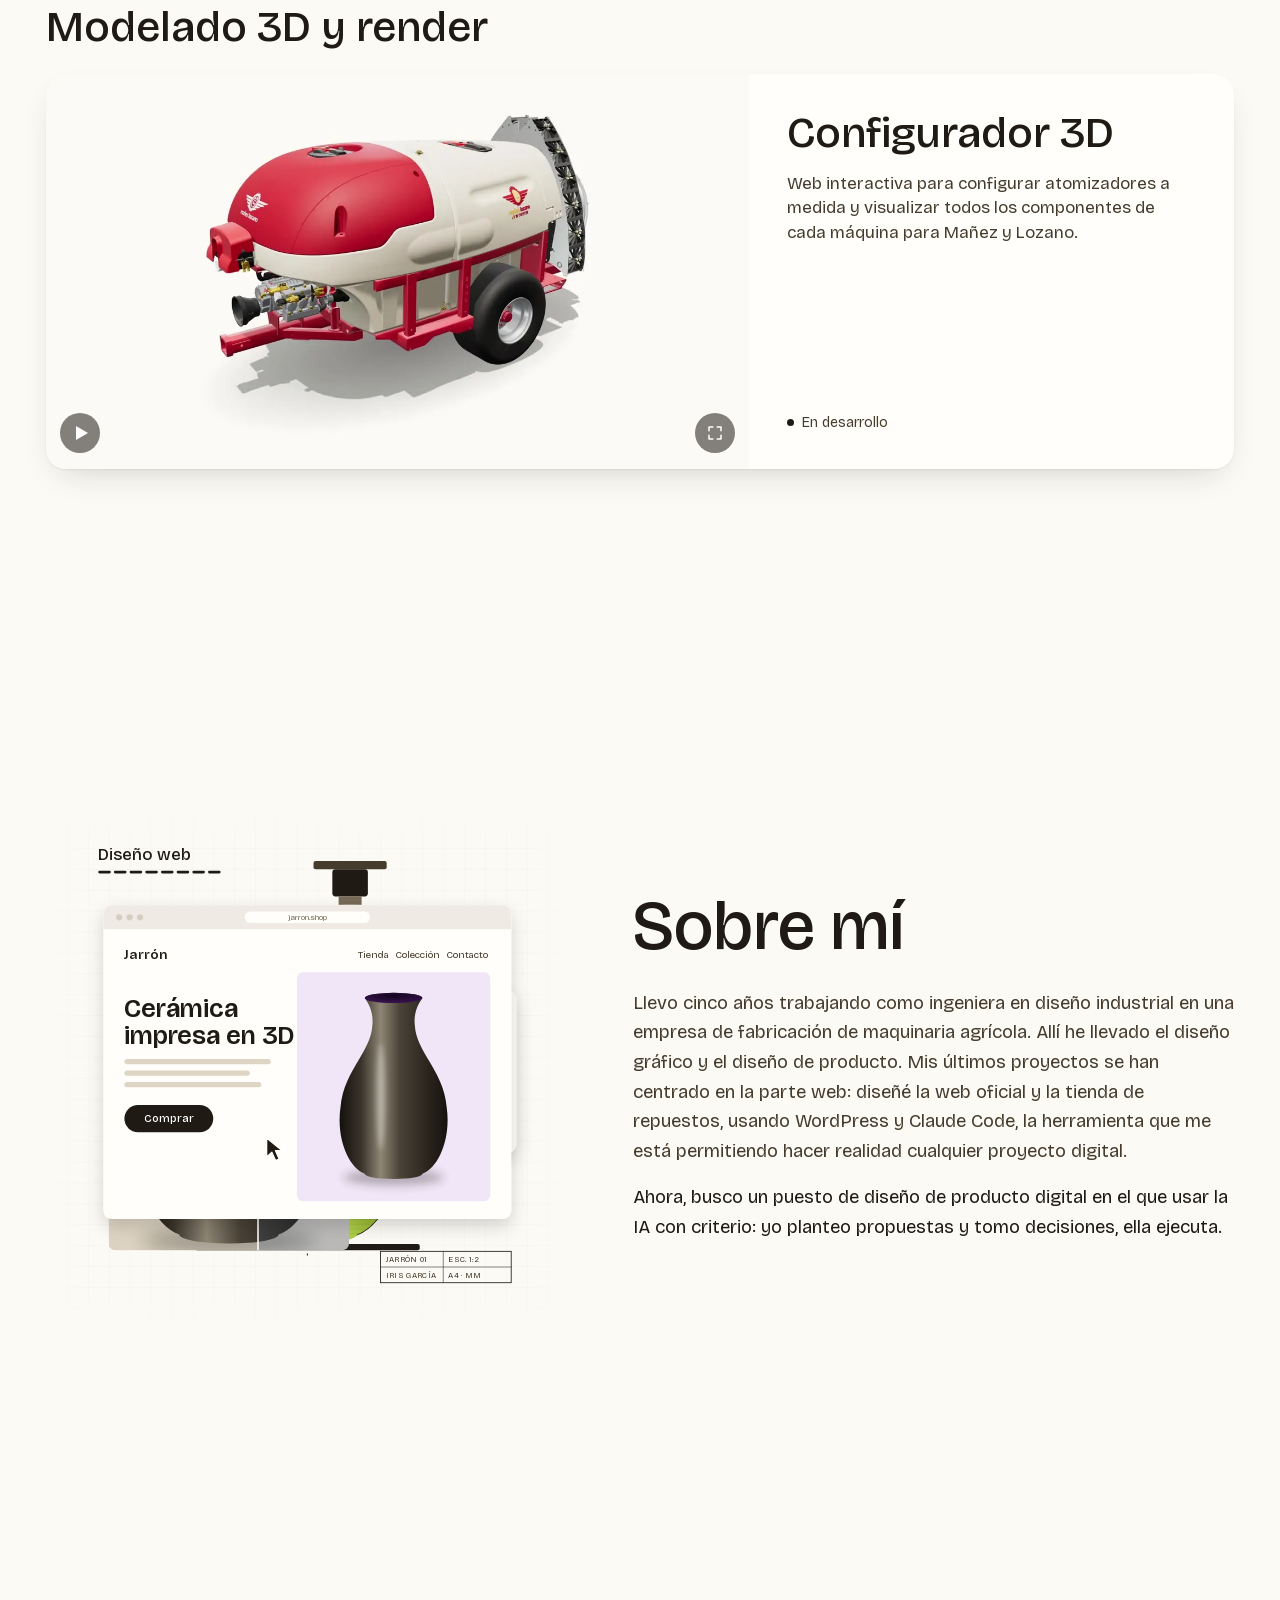
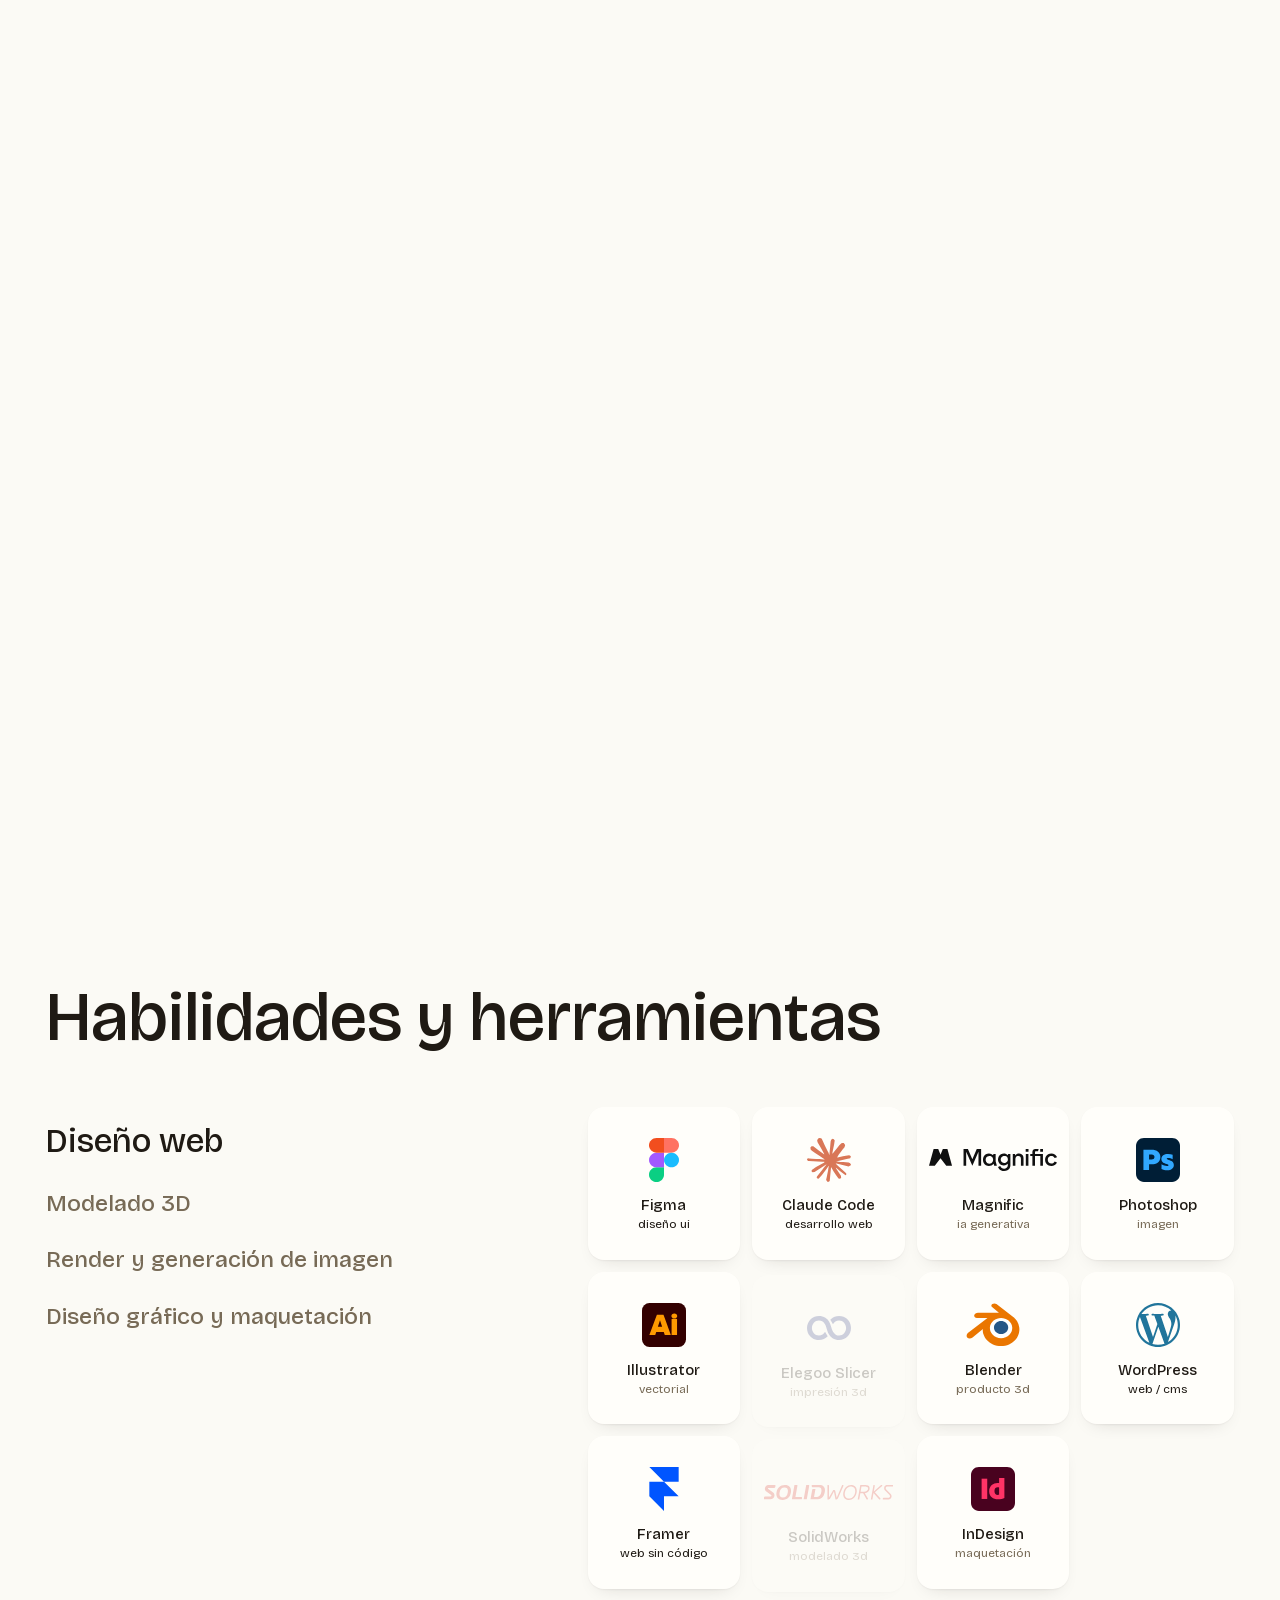
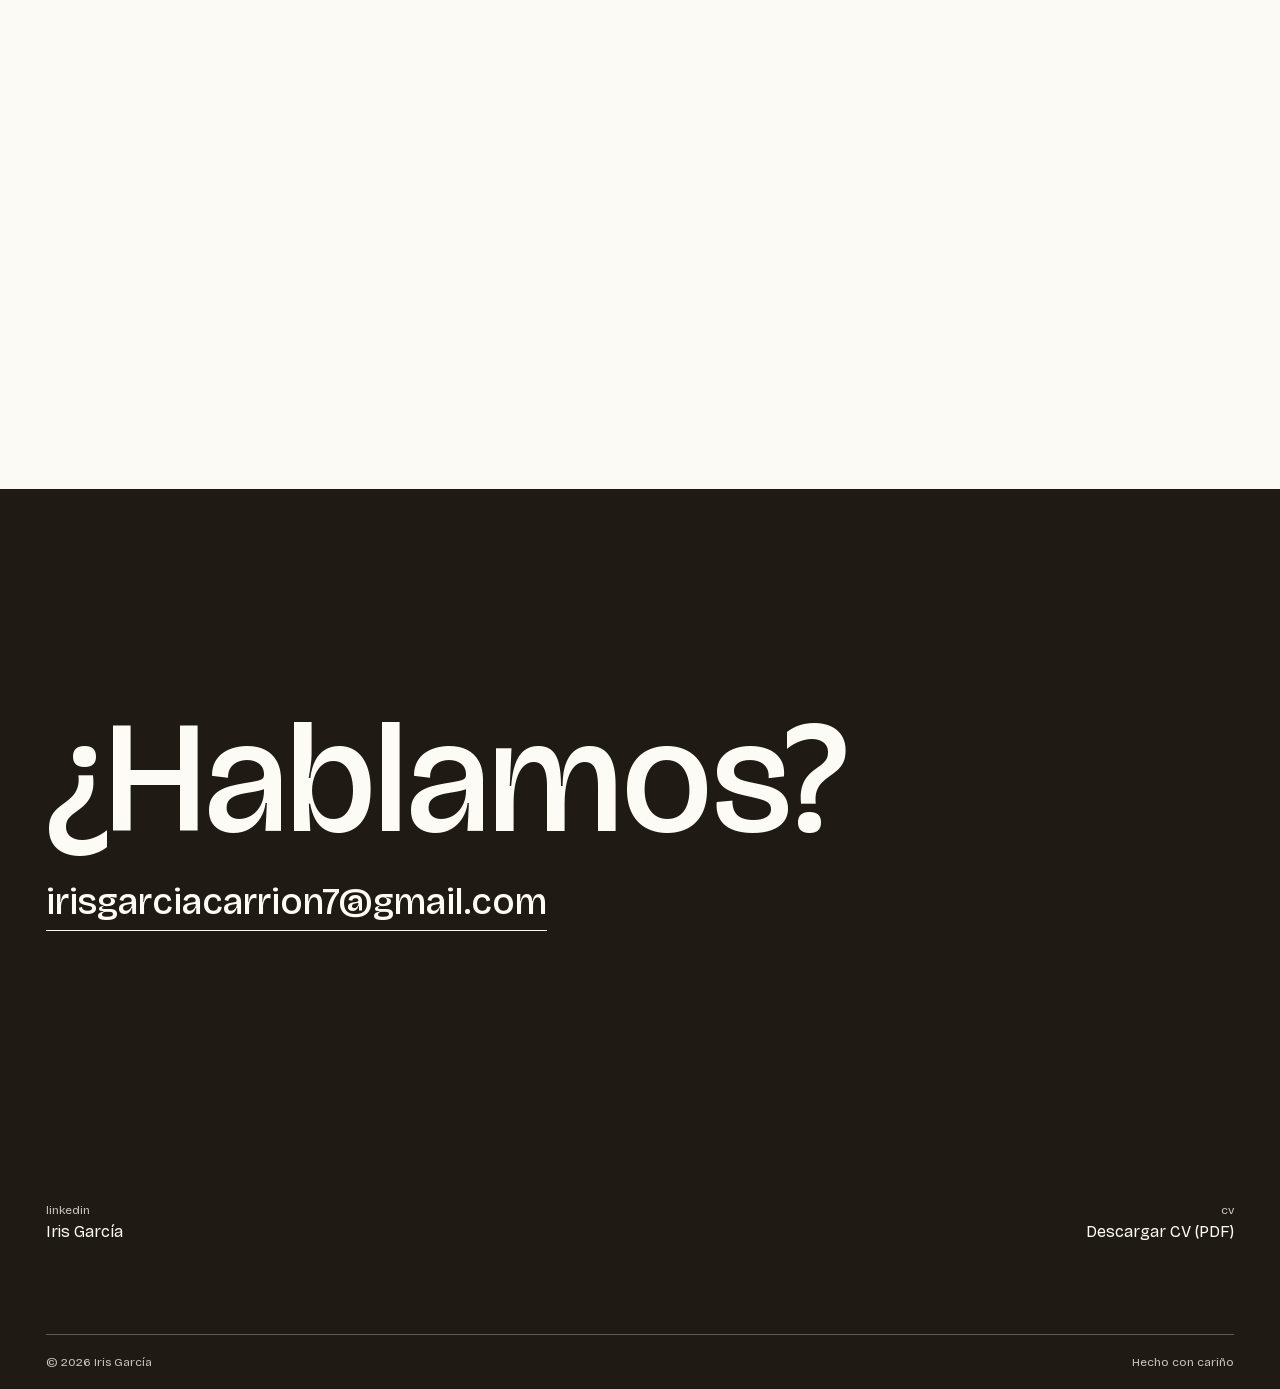
==== commit 9aade1a3: "Publicación del 27/11/2026: configurador 3D con vídeo y capa nuevos" ====
--- a/index.html
+++ b/index.html
@@ -39,7 +39,7 @@
 <div class="grain"></div>
 <div id="root"></div>
 <script src="i18n.js?v=c9ab1441"></script>
-<script src="scrolly/sc-copy.js?v=dda0f5cb"></script>
+<script src="scrolly/sc-copy.js?v=5926a0c3"></script>
 <script src="scrolly/sc-cursor.js?v=ead1e28a"></script>
 <script src="scrolly/sc-engine.js?v=2388ea2f"></script>
 <script src="scrolly/sc-hero.js?v=f4f00da6"></script>
